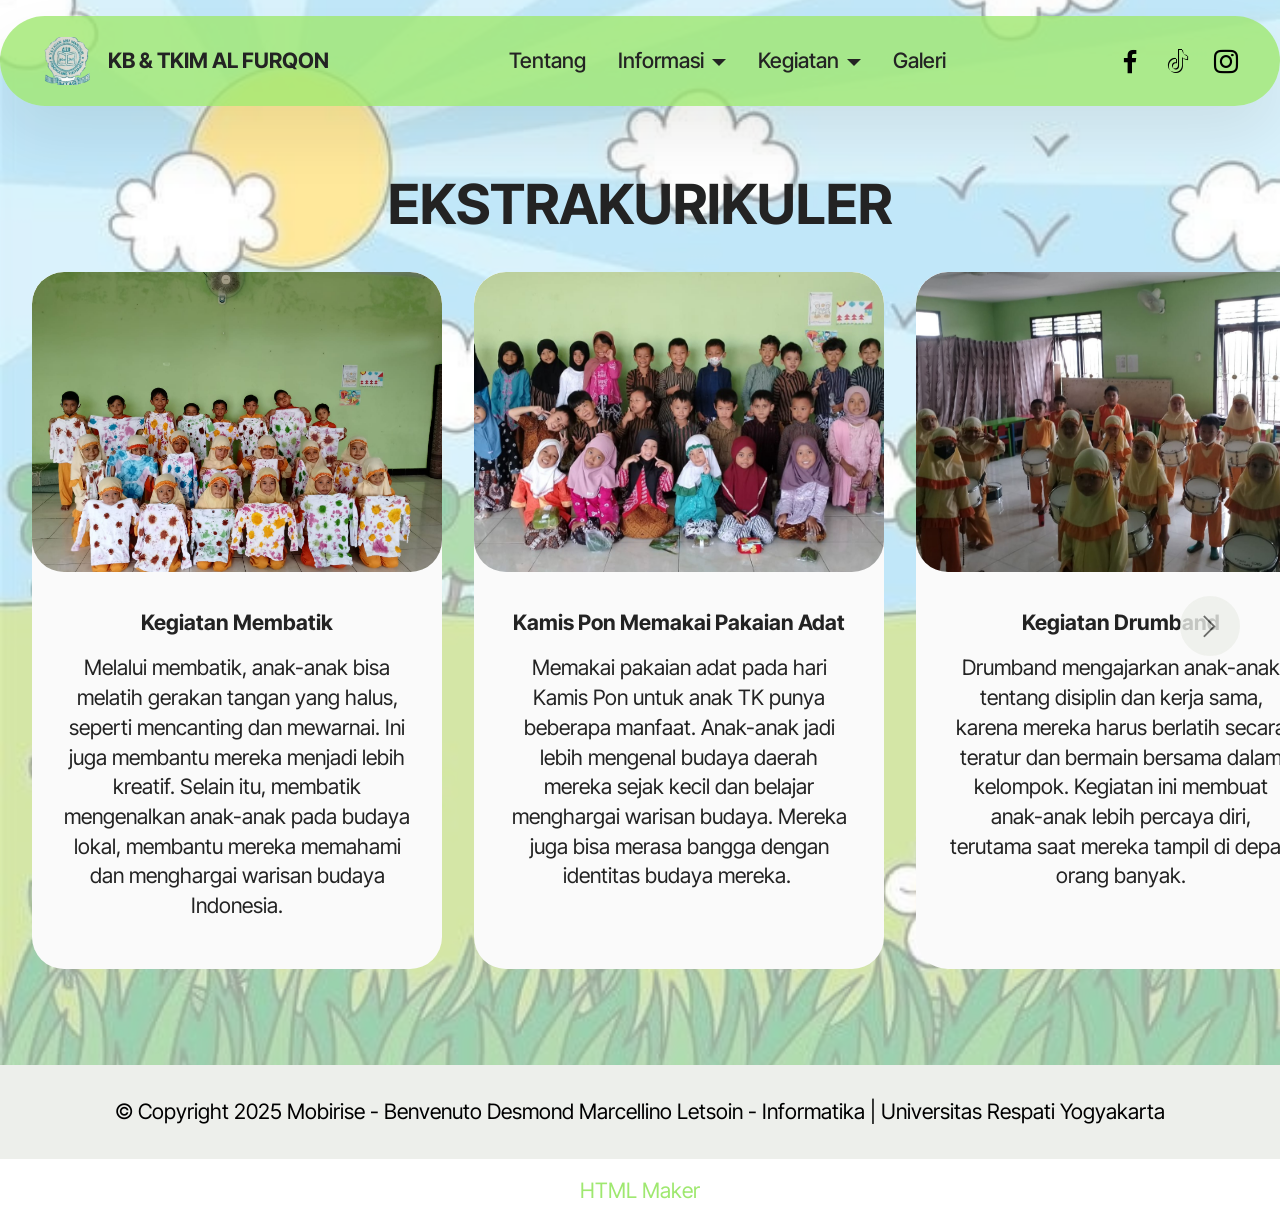
==== ekstrakurikuler.html @ 08052a8c "create github pages" ====
<!DOCTYPE html>
<html  >
<head>
  <!-- Site made with Mobirise Website Builder v5.9.18, https://mobirise.com -->
  <meta charset="UTF-8">
  <meta http-equiv="X-UA-Compatible" content="IE=edge">
  <meta name="generator" content="Mobirise v5.9.18, mobirise.com">
  <meta name="viewport" content="width=device-width, initial-scale=1, minimum-scale=1">
  <link rel="shortcut icon" href="assets/images/logo-removebg-preview.png" type="image/x-icon">
  <meta name="description" content="">
  
  
  <title>Ekstrakurikuler</title>
  <link rel="stylesheet" href="assets/web/assets/mobirise-icons2/mobirise2.css">
  <link rel="stylesheet" href="assets/bootstrap/css/bootstrap.min.css">
  <link rel="stylesheet" href="assets/bootstrap/css/bootstrap-grid.min.css">
  <link rel="stylesheet" href="assets/bootstrap/css/bootstrap-reboot.min.css">
  <link rel="stylesheet" href="assets/dropdown/css/style.css">
  <link rel="stylesheet" href="assets/socicon/css/styles.css">
  <link rel="stylesheet" href="assets/theme/css/style.css">
  <link rel="preload" href="https://fonts.googleapis.com/css?family=Inter+Tight:100,200,300,400,500,600,700,800,900,100i,200i,300i,400i,500i,600i,700i,800i,900i&display=swap" as="style" onload="this.onload=null;this.rel='stylesheet'">
  <noscript><link rel="stylesheet" href="https://fonts.googleapis.com/css?family=Inter+Tight:100,200,300,400,500,600,700,800,900,100i,200i,300i,400i,500i,600i,700i,800i,900i&display=swap"></noscript>
  <link rel="preload" as="style" href="assets/mobirise/css/mbr-additional.css?v=XtGtpn"><link rel="stylesheet" href="assets/mobirise/css/mbr-additional.css?v=XtGtpn" type="text/css">

  
  
  
</head>
<body>
  
  <section data-bs-version="5.1" class="menu menu2 cid-uzb0DuArjo" once="menu" id="menu02-c">
	

	<nav class="navbar navbar-dropdown navbar-fixed-top navbar-expand-lg">
		<div class="container">
			<div class="navbar-brand">
				<span class="navbar-logo">
					<a href="home.html">
						<img src="assets/images/logo-removebg-preview.png" alt="Mobirise Website Builder" style="height: 3rem;">
					</a>
				</span>
				<span class="navbar-caption-wrap"><a class="navbar-caption text-black text-primary display-4" href="home.html">KB &amp; TKIM AL FURQON</a></span>
			</div>
			<button class="navbar-toggler" type="button" data-toggle="collapse" data-bs-toggle="collapse" data-target="#navbarSupportedContent" data-bs-target="#navbarSupportedContent" aria-controls="navbarNavAltMarkup" aria-expanded="false" aria-label="Toggle navigation">
				<div class="hamburger">
					<span></span>
					<span></span>
					<span></span>
					<span></span>
				</div>
			</button>
			<div class="collapse navbar-collapse" id="navbarSupportedContent">
				<ul class="navbar-nav nav-dropdown nav-right" data-app-modern-menu="true"><li class="nav-item">
						<a class="nav-link link text-black text-primary display-4" href="tentang.html">Tentang</a>
					</li>
					<li class="nav-item dropdown">
						<a class="nav-link link text-black dropdown-toggle display-4" href="https://mobiri.se" aria-expanded="false" data-toggle="dropdown-submenu" data-bs-toggle="dropdown" data-bs-auto-close="outside">Informasi</a><div class="dropdown-menu" aria-labelledby="dropdown-114"><a class="text-black dropdown-item text-primary display-4" href="fotopengajar.html">Pengajar</a><a class="text-black show dropdown-item text-primary display-4" href="struktursekolah.html">Struktur Organisasi</a><a class="text-black show dropdown-item text-primary display-4" href="fasilitassekolah.html">Fasilitas</a></div>
					</li>
					<li class="nav-item dropdown open">
						<a class="nav-link link text-black text-primary dropdown-toggle display-4" href="page3.html" data-toggle="dropdown-submenu" data-bs-toggle="dropdown" data-bs-auto-close="outside" aria-expanded="true">Kegiatan</a><div class="dropdown-menu" aria-labelledby="dropdown-122"><a class="text-black text-primary dropdown-item display-4" href="ekstrakurikuler.html">Ekstrakurikuler</a><a class="text-black text-primary dropdown-item display-4" href="kegiatanbelajar.html">Kegiatan Belajar</a></div>
					</li><li class="nav-item"><a class="nav-link link text-black text-primary show display-4" href="galerimurid.html">Galeri</a></li></ul>
				<div class="icons-menu">
					<a class="iconfont-wrapper" href="https://www.facebook.com/share/1DdXfw9vm1/">
						<span class="p-2 mbr-iconfont socicon-facebook socicon"></span>
					</a>
					<a class="iconfont-wrapper" href="https://www.tiktok.com/@kbtkim_alfurqon?_t=ZS-8tMS8SsfFc9&_r=1">
						<span class="p-2 mbr-iconfont socicon-tiktok socicon"></span>
					</a>
					<a class="iconfont-wrapper" href="https://www.instagram.com/kbtkim_alfurqon?igsh=bzRuY3BibXdkdWR4">
						<span class="p-2 mbr-iconfont socicon-instagram socicon"></span>
					</a>
					
				</div>
				
			</div>
		</div>
	</nav>
</section>

<section data-bs-version="5.1" class="slider6 mbr-embla cid-uzbk1sorKH" id="slider6-e">
    
    <div class="mbr-overlay"></div>
    <div class="position-relative">
        <div class="mbr-section-head">
            <h4 class="mbr-section-title mbr-fonts-style align-center mb-0 display-2"><strong><br></strong><strong>EKSTRAKURIKULER</strong></h4>
            
        </div>
        <div class="embla mt-4" data-skip-snaps="true" data-align="center" data-contain-scroll="trimSnaps" data-auto-play-interval="5" data-draggable="true">
            <div class="embla__viewport container-fluid">
                <div class="embla__container">
                    <div class="embla__slide slider-image item" style="margin-left: 1rem; margin-right: 1rem;">
                        <div class="slide-content">
                            <div class="item-wrapper">
                                <div class="item-img">
                                    <img src="assets/images/whatsapp-image-2025-01-07-at-15.37.54-1.jpeg" alt="Mobirise Website Builder" title="" data-slide-to="0" data-bs-slide-to="0">
                                </div>
                            </div>
                            <div class="item-content">
                                
                                <h6 class="item-subtitle mbr-fonts-style mt-1 display-7"><strong>Kegiatan Membatik</strong></h6>
                                <p class="mbr-text mbr-fonts-style mt-3 display-7">Melalui membatik, anak-anak bisa melatih gerakan tangan yang halus, seperti mencanting dan mewarnai. Ini juga membantu mereka menjadi lebih kreatif.&nbsp;Selain itu, membatik mengenalkan anak-anak pada budaya lokal, membantu mereka memahami dan menghargai warisan budaya Indonesia.</p>
                            </div>
                            
                        </div>
                    </div>
                    <div class="embla__slide slider-image item" style="margin-left: 1rem; margin-right: 1rem;">
                        <div class="slide-content">
                            <div class="item-wrapper">
                                <div class="item-img">
                                    <img src="assets/images/whatsapp-image-2025-01-07-at-15.37.53-4.jpeg" alt="Mobirise Website Builder" title="" data-slide-to="1" data-bs-slide-to="1">
                                </div>
                            </div>
                            <div class="item-content">
                                
                                <h6 class="item-subtitle mbr-fonts-style mt-1 display-7"><strong>Kamis Pon Memakai Pakaian Adat</strong></h6>
                                <p class="mbr-text mbr-fonts-style mt-3 display-7">Memakai pakaian adat pada hari Kamis Pon untuk anak TK punya beberapa manfaat. Anak-anak jadi lebih mengenal budaya daerah mereka sejak kecil dan belajar menghargai warisan budaya. Mereka juga bisa merasa bangga dengan identitas budaya mereka.&nbsp;<br>
                                </p>
                            </div>
                            
                        </div>
                    </div>
                    
                    <div class="embla__slide slider-image item" style="margin-left: 1rem; margin-right: 1rem;">
                        <div class="slide-content">
                            <div class="item-wrapper">
                                <div class="item-img">
                                    <img src="assets/images/whatsapp-image-2025-01-07-at-15.37.54-2.jpeg" alt="Mobirise Website Builder" title="" data-slide-to="2" data-bs-slide-to="2">
                                </div>
                            </div>
                            <div class="item-content">
                                
                                <h6 class="item-subtitle mbr-fonts-style mt-1 display-7"><strong>Kegiatan Drumband</strong></h6>
                                <p class="mbr-text mbr-fonts-style mt-3 display-7">Drumband mengajarkan anak-anak tentang disiplin dan kerja sama, karena mereka harus berlatih secara teratur dan bermain bersama dalam kelompok.&nbsp;Kegiatan ini membuat anak-anak lebih percaya diri, terutama saat mereka tampil di depan orang banyak. </p>
                            </div>
                            
                        </div>
                    </div><div class="embla__slide slider-image item" style="margin-left: 1rem; margin-right: 1rem;">
                        <div class="slide-content">
                            <div class="item-wrapper">
                                <div class="item-img">
                                    <img src="assets/images/img-7599.jpg" alt="Mobirise Website Builder" title="" data-slide-to="3" data-bs-slide-to="3">
                                </div>
                            </div>
                            <div class="item-content">
                                
                                <h6 class="item-subtitle mbr-fonts-style mt-1 display-7"><strong>Kegiatan Menggambar</strong></h6>
                                <p class="mbr-text mbr-fonts-style mt-3 display-7">Menggambar juga dapat meningkatkan kemampuan konsentrasi dan kesabaran, karena anak-anak perlu fokus untuk menyelesaikan gambar mereka. Kegiatan ini membantu mereka mengenali warna, bentuk, dan pola.</p>
                            </div>
                            
                        </div>
                    </div>
                </div>
            </div>
            <button class="embla__button embla__button--prev">
                <span class="mobi-mbri mobi-mbri-arrow-prev mbr-iconfont" aria-hidden="true"></span>
                <span class="sr-only visually-hidden visually-hidden">Previous</span>
            </button>
            <button class="embla__button embla__button--next">
                <span class="mobi-mbri mobi-mbri-arrow-next mbr-iconfont" aria-hidden="true"></span>
                <span class="sr-only visually-hidden visually-hidden">Next</span>
            </button>
        </div>
    </div>
</section>

<section data-bs-version="5.1" class="footer4 cid-uzb1pbxP2d" once="footers" id="footer04-d">

    

    

    <div class="container">
        <div class="media-container-row align-center mbr-white">
            <div class="col-12">
                <p class="mbr-text mb-0 mbr-fonts-style display-7">
                    © Copyright 2025 Mobirise - Benvenuto Desmond Marcellino Letsoin - Informatika | Universitas Respati Yogyakarta</p>
            </div>
        </div>
    </div>
</section><section class="display-7" style="padding: 0;align-items: center;justify-content: center;flex-wrap: wrap;    align-content: center;display: flex;position: relative;height: 4rem;"><a href="https://mobiri.se/3470153" style="flex: 1 1;height: 4rem;position: absolute;width: 100%;z-index: 1;"><img alt="" style="height: 4rem;" src="[data-uri]"></a><p style="margin: 0;text-align: center;" class="display-7">&#8204;</p><a style="z-index:1" href="https://mobirise.com/html-builder.html">HTML Maker</a></section><script src="assets/bootstrap/js/bootstrap.bundle.min.js"></script>  <script src="assets/smoothscroll/smooth-scroll.js"></script>  <script src="assets/ytplayer/index.js"></script>  <script src="assets/dropdown/js/navbar-dropdown.js"></script>  <script src="assets/embla/embla.min.js"></script>  <script src="assets/embla/script.js"></script>  <script src="assets/theme/js/script.js"></script>  
  
  
</body>
</html>
---- assets/web/assets/mobirise-icons2/mobirise2.css ----
@font-face {
  font-family: 'Moririse2';
  font-display: swap;
  src:  url('mobirise2.eot?f2bix4');
  src:  url('mobirise2.eot?f2bix4#iefix') format('embedded-opentype'),
    url('mobirise2.ttf?f2bix4') format('truetype'),
    url('mobirise2.woff?f2bix4') format('woff'),
    url('mobirise2.svg?f2bix4#mobirise2') format('svg');
  font-weight: normal;
  font-style: normal;
}

[class^="mobi-"], [class*=" mobi-"] {
  /* use !important to prevent issues with browser extensions that change fonts */
  font-family: 'Moririse2' !important;
  speak: none;
  font-style: normal;
  font-weight: normal;
  font-variant: normal;
  text-transform: none;
  line-height: 1;

  /* Better Font Rendering =========== */
  -webkit-font-smoothing: antialiased;
  -moz-osx-font-smoothing: grayscale;
}

.mobi-mbri-add-submenu:before {
  content: "\e900";
}
.mobi-mbri-alert:before {
  content: "\e901";
}
.mobi-mbri-align-center:before {
  content: "\e902";
}
.mobi-mbri-align-justify:before {
  content: "\e903";
}
.mobi-mbri-align-left:before {
  content: "\e904";
}
.mobi-mbri-align-right:before {
  content: "\e905";
}
.mobi-mbri-android:before {
  content: "\e906";
}
.mobi-mbri-apple:before {
  content: "\e907";
}
.mobi-mbri-arrow-down:before {
  content: "\e908";
}
.mobi-mbri-arrow-next:before {
  content: "\e909";
}
.mobi-mbri-arrow-prev:before {
  content: "\e90a";
}
.mobi-mbri-arrow-up:before {
  content: "\e90b";
}
.mobi-mbri-bold:before {
  content: "\e90c";
}
.mobi-mbri-bookmark:before {
  content: "\e90d";
}
.mobi-mbri-bootstrap:before {
  content: "\e90e";
}
.mobi-mbri-briefcase:before {
  content: "\e90f";
}
.mobi-mbri-browse:before {
  content: "\e910";
}
.mobi-mbri-bulleted-list:before {
  content: "\e911";
}
.mobi-mbri-calendar:before {
  content: "\e912";
}
.mobi-mbri-camera:before {
  content: "\e913";
}
.mobi-mbri-cart-add:before {
  content: "\e914";
}
.mobi-mbri-cart-full:before {
  content: "\e915";
}
.mobi-mbri-cash:before {
  content: "\e916";
}
.mobi-mbri-change-style:before {
  content: "\e917";
}
.mobi-mbri-chat:before {
  content: "\e918";
}
.mobi-mbri-clock:before {
  content: "\e919";
}
.mobi-mbri-close:before {
  content: "\e91a";
}
.mobi-mbri-cloud:before {
  content: "\e91b";
}
.mobi-mbri-code:before {
  content: "\e91c";
}
.mobi-mbri-contact-form:before {
  content: "\e91d";
}
.mobi-mbri-credit-card:before {
  content: "\e91e";
}
.mobi-mbri-cursor-click:before {
  content: "\e91f";
}
.mobi-mbri-cust-feedback:before {
  content: "\e920";
}
.mobi-mbri-database:before {
  content: "\e921";
}
.mobi-mbri-delivery:before {
  content: "\e922";
}
.mobi-mbri-desktop:before {
  content: "\e923";
}
.mobi-mbri-devices:before {
  content: "\e924";
}
.mobi-mbri-down:before {
  content: "\e925";
}
.mobi-mbri-download-2:before {
  content: "\e926";
}
.mobi-mbri-download:before {
  content: "\e927";
}
.mobi-mbri-drag-n-drop-2:before {
  content: "\e928";
}
.mobi-mbri-drag-n-drop:before {
  content: "\e929";
}
.mobi-mbri-edit-2:before {
  content: "\e92a";
}
.mobi-mbri-edit:before {
  content: "\e92b";
}
.mobi-mbri-error:before {
  content: "\e92c";
}
.mobi-mbri-extension:before {
  content: "\e92d";
}
.mobi-mbri-features:before {
  content: "\e92e";
}
.mobi-mbri-file:before {
  content: "\e92f";
}
.mobi-mbri-flag:before {
  content: "\e930";
}
.mobi-mbri-folder:before {
  content: "\e931";
}
.mobi-mbri-gift:before {
  content: "\e932";
}
.mobi-mbri-github:before {
  content: "\e933";
}
.mobi-mbri-globe-2:before {
  content: "\e934";
}
.mobi-mbri-globe:before {
  content: "\e935";
}
.mobi-mbri-growing-chart:before {
  content: "\e936";
}
.mobi-mbri-hearth:before {
  content: "\e937";
}
.mobi-mbri-help:before {
  content: "\e938";
}
.mobi-mbri-home:before {
  content: "\e939";
}
.mobi-mbri-hot-cup:before {
  content: "\e93a";
}
.mobi-mbri-idea:before {
  content: "\e93b";
}
.mobi-mbri-image-gallery:before {
  content: "\e93c";
}
.mobi-mbri-image-slider:before {
  content: "\e93d";
}
.mobi-mbri-info:before {
  content: "\e93e";
}
.mobi-mbri-italic:before {
  content: "\e93f";
}
.mobi-mbri-key:before {
  content: "\e940";
}
.mobi-mbri-laptop:before {
  content: "\e941";
}
.mobi-mbri-layers:before {
  content: "\e942";
}
.mobi-mbri-left-right:before {
  content: "\e943";
}
.mobi-mbri-left:before {
  content: "\e944";
}
.mobi-mbri-letter:before {
  content: "\e945";
}
.mobi-mbri-like:before {
  content: "\e946";
}
.mobi-mbri-link:before {
  content: "\e947";
}
.mobi-mbri-lock:before {
  content: "\e948";
}
.mobi-mbri-login:before {
  content: "\e949";
}
.mobi-mbri-logout:before {
  content: "\e94a";
}
.mobi-mbri-magic-stick:before {
  content: "\e94b";
}
.mobi-mbri-map-pin:before {
  content: "\e94c";
}
.mobi-mbri-menu:before {
  content: "\e94d";
}
.mobi-mbri-mobile-2:before {
  content: "\e94e";
}
.mobi-mbri-mobile-horizontal:before {
  content: "\e94f";
}
.mobi-mbri-mobile:before {
  content: "\e950";
}
.mobi-mbri-mobirise:before {
  content: "\e951";
}
.mobi-mbri-more-horizontal:before {
  content: "\e952";
}
.mobi-mbri-more-vertical:before {
  content: "\e953";
}
.mobi-mbri-music:before {
  content: "\e954";
}
.mobi-mbri-new-file:before {
  content: "\e955";
}
.mobi-mbri-numbered-list:before {
  content: "\e956";
}
.mobi-mbri-opened-folder:before {
  content: "\e957";
}
.mobi-mbri-pages:before {
  content: "\e958";
}
.mobi-mbri-paper-plane:before {
  content: "\e959";
}
.mobi-mbri-paperclip:before {
  content: "\e95a";
}
.mobi-mbri-phone:before {
  content: "\e95b";
}
.mobi-mbri-photo:before {
  content: "\e95c";
}
.mobi-mbri-photos:before {
  content: "\e95d";
}
.mobi-mbri-pin:before {
  content: "\e95e";
}
.mobi-mbri-play:before {
  content: "\e95f";
}
.mobi-mbri-plus:before {
  content: "\e960";
}
.mobi-mbri-preview:before {
  content: "\e961";
}
.mobi-mbri-print:before {
  content: "\e962";
}
.mobi-mbri-protect:before {
  content: "\e963";
}
.mobi-mbri-question:before {
  content: "\e964";
}
.mobi-mbri-quote-left:before {
  content: "\e965";
}
.mobi-mbri-quote-right:before {
  content: "\e966";
}
.mobi-mbri-redo:before {
  content: "\e967";
}
.mobi-mbri-refresh:before {
  content: "\e968";
}
.mobi-mbri-responsive-2:before {
  content: "\e969";
}
.mobi-mbri-responsive:before {
  content: "\e96a";
}
.mobi-mbri-right:before {
  content: "\e96b";
}
.mobi-mbri-rocket:before {
  content: "\e96c";
}
.mobi-mbri-sad-face:before {
  content: "\e96d";
}
.mobi-mbri-sale:before {
  content: "\e96e";
}
.mobi-mbri-save:before {
  content: "\e96f";
}
.mobi-mbri-search:before {
  content: "\e970";
}
.mobi-mbri-setting-2:before {
  content: "\e971";
}
.mobi-mbri-setting-3:before {
  content: "\e972";
}
.mobi-mbri-setting:before {
  content: "\e973";
}
.mobi-mbri-share:before {
  content: "\e974";
}
.mobi-mbri-shopping-bag:before {
  content: "\e975";
}
.mobi-mbri-shopping-basket:before {
  content: "\e976";
}
.mobi-mbri-shopping-cart:before {
  content: "\e977";
}
.mobi-mbri-sites:before {
  content: "\e978";
}
.mobi-mbri-smile-face:before {
  content: "\e979";
}
.mobi-mbri-speed:before {
  content: "\e97a";
}
.mobi-mbri-star:before {
  content: "\e97b";
}
.mobi-mbri-success:before {
  content: "\e97c";
}
.mobi-mbri-sun:before {
  content: "\e97d";
}
.mobi-mbri-sun2:before {
  content: "\e97e";
}
.mobi-mbri-tablet-vertical:before {
  content: "\e97f";
}
.mobi-mbri-tablet:before {
  content: "\e980";
}
.mobi-mbri-target:before {
  content: "\e981";
}
.mobi-mbri-timer:before {
  content: "\e982";
}
.mobi-mbri-to-ftp:before {
  content: "\e983";
}
.mobi-mbri-to-local-drive:before {
  content: "\e984";
}
.mobi-mbri-touch-swipe:before {
  content: "\e985";
}
.mobi-mbri-touch:before {
  content: "\e986";
}
.mobi-mbri-trash:before {
  content: "\e987";
}
.mobi-mbri-underline:before {
  content: "\e988";
}
.mobi-mbri-undo:before {
  content: "\e989";
}
.mobi-mbri-unlink:before {
  content: "\e98a";
}
.mobi-mbri-unlock:before {
  content: "\e98b";
}
.mobi-mbri-up-down:before {
  content: "\e98c";
}
.mobi-mbri-up:before {
  content: "\e98d";
}
.mobi-mbri-update:before {
  content: "\e98e";
}
.mobi-mbri-upload-2:before {
  content: "\e98f";
}
.mobi-mbri-upload:before {
  content: "\e990";
}
.mobi-mbri-user-2:before {
  content: "\e991";
}
.mobi-mbri-user:before {
  content: "\e992";
}
.mobi-mbri-users:before {
  content: "\e993";
}
.mobi-mbri-video-play:before {
  content: "\e994";
}
.mobi-mbri-video:before {
  content: "\e995";
}
.mobi-mbri-watch:before {
  content: "\e996";
}
.mobi-mbri-website-theme-2:before {
  content: "\e997";
}
.mobi-mbri-website-theme:before {
  content: "\e998";
}
.mobi-mbri-wifi:before {
  content: "\e999";
}
.mobi-mbri-windows:before {
  content: "\e99a";
}
.mobi-mbri-zoom-in:before {
  content: "\e99b";
}
.mobi-mbri-zoom-out:before {
  content: "\e99c";
}
---- assets/dropdown/css/style.css ----
.navbar-dropdown {
  left: 0;
  padding: 0;
  position: absolute;
  right: 0;
  top: 0;
  transition: all 0.45s ease;
  z-index: 1030;
  background: #282828; }
  .navbar-dropdown .navbar-logo {
    margin-right: 0.8rem;
    transition: margin 0.3s ease-in-out;
    vertical-align: middle; }
    .navbar-dropdown .navbar-logo img {
      height: 3.125rem;
      transition: all 0.3s ease-in-out; }
    .navbar-dropdown .navbar-logo.mbr-iconfont {
      font-size: 3.125rem;
      line-height: 3.125rem; }
  .navbar-dropdown .navbar-caption {
    font-weight: 700;
    white-space: normal;
    vertical-align: -4px;
    line-height: 3.125rem !important; }
    .navbar-dropdown .navbar-caption, .navbar-dropdown .navbar-caption:hover {
      color: inherit;
      text-decoration: none; }
  .navbar-dropdown .mbr-iconfont + .navbar-caption {
    vertical-align: -1px; }
  .navbar-dropdown.navbar-fixed-top {
    position: fixed; }
  .navbar-dropdown .navbar-brand span {
    vertical-align: -4px; }
  .navbar-dropdown.bg-color.transparent {
    background: none; }
  .navbar-dropdown.navbar-short .navbar-brand {
    padding: 0.625rem 0; }
    .navbar-dropdown.navbar-short .navbar-brand span {
      vertical-align: -1px; }
  .navbar-dropdown.navbar-short .navbar-caption {
    line-height: 2.375rem !important;
    vertical-align: -2px; }
  .navbar-dropdown.navbar-short .navbar-logo {
    margin-right: 0.5rem; }
    .navbar-dropdown.navbar-short .navbar-logo img {
      height: 2.375rem; }
    .navbar-dropdown.navbar-short .navbar-logo.mbr-iconfont {
      font-size: 2.375rem;
      line-height: 2.375rem; }
  .navbar-dropdown.navbar-short .mbr-table-cell {
    height: 3.625rem; }
  .navbar-dropdown .navbar-close {
    left: 0.6875rem;
    position: fixed;
    top: 0.75rem;
    z-index: 1000; }
  .navbar-dropdown .hamburger-icon {
    content: "";
    display: inline-block;
    vertical-align: middle;
    width: 16px;
    -webkit-box-shadow: 0 -6px 0 1px #282828,0 0 0 1px #282828,0 6px 0 1px #282828;
    -moz-box-shadow: 0 -6px 0 1px #282828,0 0 0 1px #282828,0 6px 0 1px #282828;
    box-shadow: 0 -6px 0 1px #282828,0 0 0 1px #282828,0 6px 0 1px #282828; }

.dropdown-menu .dropdown-toggle[data-toggle="dropdown-submenu"]::after {
  border-bottom: 0.35em solid transparent;
  border-left: 0.35em solid;
  border-right: 0;
  border-top: 0.35em solid transparent;
  margin-left: 0.3rem; }

.dropdown-menu .dropdown-item:focus {
  outline: 0; }

.nav-dropdown {
  font-size: 0.75rem;
  font-weight: 500;
  height: auto !important; }
  .nav-dropdown .nav-btn {
    padding-left: 1rem; }
  .nav-dropdown .link {
    margin: .667em 1.667em;
    font-weight: 500;
    padding: 0;
    transition: color .2s ease-in-out; }
    .nav-dropdown .link.dropdown-toggle {
      margin-right: 2.583em; }
      .nav-dropdown .link.dropdown-toggle::after {
        margin-left: .25rem;
        border-top: 0.35em solid;
        border-right: 0.35em solid transparent;
        border-left: 0.35em solid transparent;
        border-bottom: 0; }
      .nav-dropdown .link.dropdown-toggle[aria-expanded="true"] {
        margin: 0;
        padding: 0.667em 3.263em  0.667em 1.667em; }
  .nav-dropdown .link::after,
  .nav-dropdown .dropdown-item::after {
    color: inherit; }
  .nav-dropdown .btn {
    font-size: 0.75rem;
    font-weight: 700;
    letter-spacing: 0;
    margin-bottom: 0;
    padding-left: 1.25rem;
    padding-right: 1.25rem; }
  .nav-dropdown .dropdown-menu {
    border-radius: 0;
    border: 0;
    left: 0;
    margin: 0;
    padding-bottom: 1.25rem;
    padding-top: 1.25rem;
    position: relative; }
  .nav-dropdown .dropdown-submenu {
    margin-left: 0.125rem;
    top: 0; }
  .nav-dropdown .dropdown-item {
    font-weight: 500;
    line-height: 2;
    padding: 0.3846em 4.615em 0.3846em 1.5385em;
    position: relative;
    transition: color .2s ease-in-out, background-color .2s ease-in-out; }
    .nav-dropdown .dropdown-item::after {
      margin-top: -0.3077em;
      position: absolute;
      right: 1.1538em;
      top: 50%; }
    .nav-dropdown .dropdown-item:focus, .nav-dropdown .dropdown-item:hover {
      background: none; }

@media (max-width: 767px) {
  .nav-dropdown.navbar-toggleable-sm {
    bottom: 0;
    display: none;
    left: 0;
    overflow-x: hidden;
    position: fixed;
    top: 0;
    transform: translateX(-100%);
    -ms-transform: translateX(-100%);
    -webkit-transform: translateX(-100%);
    width: 18.75rem;
    z-index: 999; } }
.nav-dropdown.navbar-toggleable-xl {
  bottom: 0;
  display: none;
  left: 0;
  overflow-x: hidden;
  position: fixed;
  top: 0;
  transform: translateX(-100%);
  -ms-transform: translateX(-100%);
  -webkit-transform: translateX(-100%);
  width: 18.75rem;
  z-index: 999; }

.nav-dropdown-sm {
  display: block !important;
  overflow-x: hidden;
  overflow: auto;
  padding-top: 3.875rem; }
  .nav-dropdown-sm::after {
    content: "";
    display: block;
    height: 3rem;
    width: 100%; }
  .nav-dropdown-sm.collapse.in ~ .navbar-close {
    display: block !important; }
  .nav-dropdown-sm.collapsing, .nav-dropdown-sm.collapse.in {
    transform: translateX(0);
    -ms-transform: translateX(0);
    -webkit-transform: translateX(0);
    transition: all 0.25s ease-out;
    -webkit-transition: all 0.25s ease-out;
    background: #282828; }
  .nav-dropdown-sm.collapsing[aria-expanded="false"] {
    transform: translateX(-100%);
    -ms-transform: translateX(-100%);
    -webkit-transform: translateX(-100%); }
  .nav-dropdown-sm .nav-item {
    display: block;
    margin-left: 0 !important;
    padding-left: 0; }
  .nav-dropdown-sm .link,
  .nav-dropdown-sm .dropdown-item {
    border-top: 1px dotted rgba(255, 255, 255, 0.1);
    font-size: 0.8125rem;
    line-height: 1.6;
    margin: 0 !important;
    padding: 0.875rem 2.4rem 0.875rem 1.5625rem !important;
    position: relative;
    white-space: normal; }
    .nav-dropdown-sm .link:focus, .nav-dropdown-sm .link:hover,
    .nav-dropdown-sm .dropdown-item:focus,
    .nav-dropdown-sm .dropdown-item:hover {
      background: rgba(0, 0, 0, 0.2) !important;
      color: #c0a375; }
  .nav-dropdown-sm .nav-btn {
    position: relative;
    padding: 1.5625rem 1.5625rem 0 1.5625rem; }
    .nav-dropdown-sm .nav-btn::before {
      border-top: 1px dotted rgba(255, 255, 255, 0.1);
      content: "";
      left: 0;
      position: absolute;
      top: 0;
      width: 100%; }
    .nav-dropdown-sm .nav-btn + .nav-btn {
      padding-top: 0.625rem; }
      .nav-dropdown-sm .nav-btn + .nav-btn::before {
        display: none; }
  .nav-dropdown-sm .btn {
    padding: 0.625rem 0; }
  .nav-dropdown-sm .dropdown-toggle[data-toggle="dropdown-submenu"]::after {
    margin-left: .25rem;
    border-top: 0.35em solid;
    border-right: 0.35em solid transparent;
    border-left: 0.35em solid transparent;
    border-bottom: 0; }
  .nav-dropdown-sm .dropdown-toggle[data-toggle="dropdown-submenu"][aria-expanded="true"]::after {
    border-top: 0;
    border-right: 0.35em solid transparent;
    border-left: 0.35em solid transparent;
    border-bottom: 0.35em solid; }
  .nav-dropdown-sm .dropdown-menu {
    margin: 0;
    padding: 0;
    position: relative;
    top: 0;
    left: 0;
    width: 100%;
    border: 0;
    float: none;
    border-radius: 0;
    background: none; }
  .nav-dropdown-sm .dropdown-submenu {
    left: 100%;
    margin-left: 0.125rem;
    margin-top: -1.25rem;
    top: 0; }

.navbar-toggleable-sm .nav-dropdown .dropdown-menu {
  position: absolute; }

.navbar-toggleable-sm .nav-dropdown .dropdown-submenu {
  left: 100%;
  margin-left: 0.125rem;
  margin-top: -1.25rem;
  top: 0; }

.navbar-toggleable-sm.opened .nav-dropdown .dropdown-menu {
  position: relative; }

.navbar-toggleable-sm.opened .nav-dropdown .dropdown-submenu {
  left: 0;
  margin-left: 00rem;
  margin-top: 0rem;
  top: 0; }

.is-builder .nav-dropdown.collapsing {
  transition: none !important; }
---- assets/socicon/css/styles.css ----
@charset "UTF-8";

@font-face {
  font-family: 'Socicon';
  src:  url('../fonts/socicon.eot');
  src:  url('../fonts/socicon.eot?#iefix') format('embedded-opentype'),
    url('../fonts/socicon.woff2') format('woff2'),
    url('../fonts/socicon.ttf') format('truetype'),
    url('../fonts/socicon.woff') format('woff'),
    url('../fonts/socicon.svg#socicon') format('svg');
  font-weight: normal;
  font-style: normal;
  font-display: swap;
}

[data-icon]:before {
  font-family: "socicon" !important;
  content: attr(data-icon);
  font-style: normal !important;
  font-weight: normal !important;
  font-variant: normal !important;
  text-transform: none !important;
  speak: none;
  line-height: 1;
  -webkit-font-smoothing: antialiased;
  -moz-osx-font-smoothing: grayscale;
}

[class^="socicon-"], [class*=" socicon-"] {
  /* use !important to prevent issues with browser extensions that change fonts */
  font-family: 'Socicon' !important;
  speak: none;
  font-style: normal;
  font-weight: normal;
  font-variant: normal;
  text-transform: none;
  line-height: 1;

  /* Better Font Rendering =========== */
  -webkit-font-smoothing: antialiased;
  -moz-osx-font-smoothing: grayscale;
}

.socicon-500px:before {
  content: "\e000";
}
.socicon-8tracks:before {
  content: "\e001";
}
.socicon-airbnb:before {
  content: "\e002";
}
.socicon-alliance:before {
  content: "\e003";
}
.socicon-amazon:before {
  content: "\e004";
}
.socicon-amplement:before {
  content: "\e005";
}
.socicon-android:before {
  content: "\e006";
}
.socicon-angellist:before {
  content: "\e007";
}
.socicon-apple:before {
  content: "\e008";
}
.socicon-appnet:before {
  content: "\e009";
}
.socicon-baidu:before {
  content: "\e00a";
}
.socicon-bandcamp:before {
  content: "\e00b";
}
.socicon-battlenet:before {
  content: "\e00c";
}
.socicon-mixer:before {
  content: "\e00d";
}
.socicon-bebee:before {
  content: "\e00e";
}
.socicon-bebo:before {
  content: "\e00f";
}
.socicon-behance:before {
  content: "\e010";
}
.socicon-blizzard:before {
  content: "\e011";
}
.socicon-blogger:before {
  content: "\e012";
}
.socicon-buffer:before {
  content: "\e013";
}
.socicon-chrome:before {
  content: "\e014";
}
.socicon-coderwall:before {
  content: "\e015";
}
.socicon-curse:before {
  content: "\e016";
}
.socicon-dailymotion:before {
  content: "\e017";
}
.socicon-deezer:before {
  content: "\e018";
}
.socicon-delicious:before {
  content: "\e019";
}
.socicon-deviantart:before {
  content: "\e01a";
}
.socicon-diablo:before {
  content: "\e01b";
}
.socicon-digg:before {
  content: "\e01c";
}
.socicon-discord:before {
  content: "\e01d";
}
.socicon-disqus:before {
  content: "\e01e";
}
.socicon-douban:before {
  content: "\e01f";
}
.socicon-draugiem:before {
  content: "\e020";
}
.socicon-dribbble:before {
  content: "\e021";
}
.socicon-drupal:before {
  content: "\e022";
}
.socicon-ebay:before {
  content: "\e023";
}
.socicon-ello:before {
  content: "\e024";
}
.socicon-endomodo:before {
  content: "\e025";
}
.socicon-envato:before {
  content: "\e026";
}
.socicon-etsy:before {
  content: "\e027";
}
.socicon-facebook:before {
  content: "\e028";
}
.socicon-feedburner:before {
  content: "\e029";
}
.socicon-filmweb:before {
  content: "\e02a";
}
.socicon-firefox:before {
  content: "\e02b";
}
.socicon-flattr:before {
  content: "\e02c";
}
.socicon-flickr:before {
  content: "\e02d";
}
.socicon-formulr:before {
  content: "\e02e";
}
.socicon-forrst:before {
  content: "\e02f";
}
.socicon-foursquare:before {
  content: "\e030";
}
.socicon-friendfeed:before {
  content: "\e031";
}
.socicon-github:before {
  content: "\e032";
}
.socicon-goodreads:before {
  content: "\e033";
}
.socicon-google:before {
  content: "\e034";
}
.socicon-googlescholar:before {
  content: "\e035";
}
.socicon-googlegroups:before {
  content: "\e036";
}
.socicon-googlephotos:before {
  content: "\e037";
}
.socicon-googleplus:before {
  content: "\e038";
}
.socicon-grooveshark:before {
  content: "\e039";
}
.socicon-hackerrank:before {
  content: "\e03a";
}
.socicon-hearthstone:before {
  content: "\e03b";
}
.socicon-hellocoton:before {
  content: "\e03c";
}
.socicon-heroes:before {
  content: "\e03d";
}
.socicon-smashcast:before {
  content: "\e03e";
}
.socicon-horde:before {
  content: "\e03f";
}
.socicon-houzz:before {
  content: "\e040";
}
.socicon-icq:before {
  content: "\e041";
}
.socicon-identica:before {
  content: "\e042";
}
.socicon-imdb:before {
  content: "\e043";
}
.socicon-instagram:before {
  content: "\e044";
}
.socicon-issuu:before {
  content: "\e045";
}
.socicon-istock:before {
  content: "\e046";
}
.socicon-itunes:before {
  content: "\e047";
}
.socicon-keybase:before {
  content: "\e048";
}
.socicon-lanyrd:before {
  content: "\e049";
}
.socicon-lastfm:before {
  content: "\e04a";
}
.socicon-line:before {
  content: "\e04b";
}
.socicon-linkedin:before {
  content: "\e04c";
}
.socicon-livejournal:before {
  content: "\e04d";
}
.socicon-lyft:before {
  content: "\e04e";
}
.socicon-macos:before {
  content: "\e04f";
}
.socicon-mail:before {
  content: "\e050";
}
.socicon-medium:before {
  content: "\e051";
}
.socicon-meetup:before {
  content: "\e052";
}
.socicon-mixcloud:before {
  content: "\e053";
}
.socicon-modelmayhem:before {
  content: "\e054";
}
.socicon-mumble:before {
  content: "\e055";
}
.socicon-myspace:before {
  content: "\e056";
}
.socicon-newsvine:before {
  content: "\e057";
}
.socicon-nintendo:before {
  content: "\e058";
}
.socicon-npm:before {
  content: "\e059";
}
.socicon-odnoklassniki:before {
  content: "\e05a";
}
.socicon-openid:before {
  content: "\e05b";
}
.socicon-opera:before {
  content: "\e05c";
}
.socicon-outlook:before {
  content: "\e05d";
}
.socicon-overwatch:before {
  content: "\e05e";
}
.socicon-patreon:before {
  content: "\e05f";
}
.socicon-paypal:before {
  content: "\e060";
}
.socicon-periscope:before {
  content: "\e061";
}
.socicon-persona:before {
  content: "\e062";
}
.socicon-pinterest:before {
  content: "\e063";
}
.socicon-play:before {
  content: "\e064";
}
.socicon-player:before {
  content: "\e065";
}
.socicon-playstation:before {
  content: "\e066";
}
.socicon-pocket:before {
  content: "\e067";
}
.socicon-qq:before {
  content: "\e068";
}
.socicon-quora:before {
  content: "\e069";
}
.socicon-raidcall:before {
  content: "\e06a";
}
.socicon-ravelry:before {
  content: "\e06b";
}
.socicon-reddit:before {
  content: "\e06c";
}
.socicon-renren:before {
  content: "\e06d";
}
.socicon-researchgate:before {
  content: "\e06e";
}
.socicon-residentadvisor:before {
  content: "\e06f";
}
.socicon-reverbnation:before {
  content: "\e070";
}
.socicon-rss:before {
  content: "\e071";
}
.socicon-sharethis:before {
  content: "\e072";
}
.socicon-skype:before {
  content: "\e073";
}
.socicon-slideshare:before {
  content: "\e074";
}
.socicon-smugmug:before {
  content: "\e075";
}
.socicon-snapchat:before {
  content: "\e076";
}
.socicon-songkick:before {
  content: "\e077";
}
.socicon-soundcloud:before {
  content: "\e078";
}
.socicon-spotify:before {
  content: "\e079";
}
.socicon-stackexchange:before {
  content: "\e07a";
}
.socicon-stackoverflow:before {
  content: "\e07b";
}
.socicon-starcraft:before {
  content: "\e07c";
}
.socicon-stayfriends:before {
  content: "\e07d";
}
.socicon-steam:before {
  content: "\e07e";
}
.socicon-storehouse:before {
  content: "\e07f";
}
.socicon-strava:before {
  content: "\e080";
}
.socicon-streamjar:before {
  content: "\e081";
}
.socicon-stumbleupon:before {
  content: "\e082";
}
.socicon-swarm:before {
  content: "\e083";
}
.socicon-teamspeak:before {
  content: "\e084";
}
.socicon-teamviewer:before {
  content: "\e085";
}
.socicon-technorati:before {
  content: "\e086";
}
.socicon-telegram:before {
  content: "\e087";
}
.socicon-tripadvisor:before {
  content: "\e088";
}
.socicon-tripit:before {
  content: "\e089";
}
.socicon-triplej:before {
  content: "\e08a";
}
.socicon-tumblr:before {
  content: "\e08b";
}
.socicon-twitch:before {
  content: "\e08c";
}
.socicon-twitter:before {
  content: "\e08d";
}
.socicon-uber:before {
  content: "\e08e";
}
.socicon-ventrilo:before {
  content: "\e08f";
}
.socicon-viadeo:before {
  content: "\e090";
}
.socicon-viber:before {
  content: "\e091";
}
.socicon-viewbug:before {
  content: "\e092";
}
.socicon-vimeo:before {
  content: "\e093";
}
.socicon-vine:before {
  content: "\e094";
}
.socicon-vkontakte:before {
  content: "\e095";
}
.socicon-warcraft:before {
  content: "\e096";
}
.socicon-wechat:before {
  content: "\e097";
}
.socicon-weibo:before {
  content: "\e098";
}
.socicon-whatsapp:before {
  content: "\e099";
}
.socicon-wikipedia:before {
  content: "\e09a";
}
.socicon-windows:before {
  content: "\e09b";
}
.socicon-wordpress:before {
  content: "\e09c";
}
.socicon-wykop:before {
  content: "\e09d";
}
.socicon-xbox:before {
  content: "\e09e";
}
.socicon-xing:before {
  content: "\e09f";
}
.socicon-yahoo:before {
  content: "\e0a0";
}
.socicon-yammer:before {
  content: "\e0a1";
}
.socicon-yandex:before {
  content: "\e0a2";
}
.socicon-yelp:before {
  content: "\e0a3";
}
.socicon-younow:before {
  content: "\e0a4";
}
.socicon-youtube:before {
  content: "\e0a5";
}
.socicon-zapier:before {
  content: "\e0a6";
}
.socicon-zerply:before {
  content: "\e0a7";
}
.socicon-zomato:before {
  content: "\e0a8";
}
.socicon-zynga:before {
  content: "\e0a9";
}
.socicon-spreadshirt:before {
  content: "\e901";
}
.socicon-gamejolt:before {
  content: "\e902";
}
.socicon-trello:before {
  content: "\e903";
}
.socicon-tunein:before {
  content: "\e904";
}
.socicon-bloglovin:before {
  content: "\e905";
}
.socicon-gamewisp:before {
  content: "\e906";
}
.socicon-messenger:before {
  content: "\e907";
}
.socicon-pandora:before {
  content: "\e908";
}
.socicon-augment:before {
  content: "\e909";
}
.socicon-bitbucket:before {
  content: "\e90a";
}
.socicon-fyuse:before {
  content: "\e90b";
}
.socicon-yt-gaming:before {
  content: "\e90c";
}
.socicon-sketchfab:before {
  content: "\e90d";
}
.socicon-mobcrush:before {
  content: "\e90e";
}
.socicon-microsoft:before {
  content: "\e90f";
}
.socicon-realtor:before {
  content: "\e910";
}
.socicon-tidal:before {
  content: "\e911";
}
.socicon-qobuz:before {
  content: "\e912";
}
.socicon-natgeo:before {
  content: "\e913";
}
.socicon-mastodon:before {
  content: "\e914";
}
.socicon-unsplash:before {
  content: "\e915";
}
.socicon-homeadvisor:before {
  content: "\e916";
}
.socicon-angieslist:before {
  content: "\e917";
}
.socicon-codepen:before {
  content: "\e918";
}
.socicon-slack:before {
  content: "\e919";
}
.socicon-openaigym:before {
  content: "\e91a";
}
.socicon-logmein:before {
  content: "\e91b";
}
.socicon-fiverr:before {
  content: "\e91c";
}
.socicon-gotomeeting:before {
  content: "\e91d";
}
.socicon-aliexpress:before {
  content: "\e91e";
}
.socicon-guru:before {
  content: "\e91f";
}
.socicon-appstore:before {
  content: "\e920";
}
.socicon-homes:before {
  content: "\e921";
}
.socicon-zoom:before {
  content: "\e922";
}
.socicon-alibaba:before {
  content: "\e923";
}
.socicon-craigslist:before {
  content: "\e924";
}
.socicon-wix:before {
  content: "\e925";
}
.socicon-redfin:before {
  content: "\e926";
}
.socicon-googlecalendar:before {
  content: "\e927";
}
.socicon-shopify:before {
  content: "\e928";
}
.socicon-freelancer:before {
  content: "\e929";
}
.socicon-seedrs:before {
  content: "\e92a";
}
.socicon-bing:before {
  content: "\e92b";
}
.socicon-doodle:before {
  content: "\e92c";
}
.socicon-bonanza:before {
  content: "\e92d";
}
.socicon-squarespace:before {
  content: "\e92e";
}
.socicon-toptal:before {
  content: "\e92f";
}
.socicon-gust:before {
  content: "\e930";
}
.socicon-ask:before {
  content: "\e931";
}
.socicon-trulia:before {
  content: "\e932";
}
.socicon-loomly:before {
  content: "\e933";
}
.socicon-ghost:before {
  content: "\e934";
}
.socicon-upwork:before {
  content: "\e935";
}
.socicon-fundable:before {
  content: "\e936";
}
.socicon-booking:before {
  content: "\e937";
}
.socicon-googlemaps:before {
  content: "\e938";
}
.socicon-zillow:before {
  content: "\e939";
}
.socicon-niconico:before {
  content: "\e93a";
}
.socicon-toneden:before {
  content: "\e93b";
}
.socicon-crunchbase:before {
  content: "\e93c";
}
.socicon-homefy:before {
  content: "\e93d";
}
.socicon-calendly:before {
  content: "\e93e";
}
.socicon-livemaster:before {
  content: "\e93f";
}
.socicon-udemy:before {
  content: "\e940";
}
.socicon-codered:before {
  content: "\e941";
}
.socicon-origin:before {
  content: "\e942";
}
.socicon-nextdoor:before {
  content: "\e943";
}
.socicon-portfolio:before {
  content: "\e944";
}
.socicon-instructables:before {
  content: "\e945";
}
.socicon-gitlab:before {
  content: "\e946";
}
.socicon-hackernews:before {
  content: "\e947";
}
.socicon-smashwords:before {
  content: "\e948";
}
.socicon-kobo:before {
  content: "\e949";
}
.socicon-bookbub:before {
  content: "\e94a";
}
.socicon-mailru:before {
  content: "\e94b";
}
.socicon-moddb:before {
  content: "\e94c";
}
.socicon-indiedb:before {
  content: "\e94d";
}
.socicon-traxsource:before {
  content: "\e94e";
}
.socicon-gamefor:before {
  content: "\e94f";
}
.socicon-pixiv:before {
  content: "\e950";
}
.socicon-myanimelist:before {
  content: "\e951";
}
.socicon-blackberry:before {
  content: "\e952";
}
.socicon-wickr:before {
  content: "\e953";
}
.socicon-spip:before {
  content: "\e954";
}
.socicon-napster:before {
  content: "\e955";
}
.socicon-beatport:before {
  content: "\e956";
}
.socicon-hackerone:before {
  content: "\e957";
}
.socicon-internet:before {
  content: "\e958";
}
.socicon-ubuntu:before {
  content: "\e959";
}
.socicon-artstation:before {
  content: "\e95a";
}
.socicon-invision:before {
  content: "\e95b";
}
.socicon-torial:before {
  content: "\e95c";
}
.socicon-collectorz:before {
  content: "\e95d";
}
.socicon-seenthis:before {
  content: "\e95e";
}
.socicon-googleplaymusic:before {
  content: "\e95f";
}
.socicon-debian:before {
  content: "\e960";
}
.socicon-filmfreeway:before {
  content: "\e961";
}
.socicon-gnome:before {
  content: "\e962";
}
.socicon-itchio:before {
  content: "\e963";
}
.socicon-jamendo:before {
  content: "\e964";
}
.socicon-mix:before {
  content: "\e965";
}
.socicon-sharepoint:before {
  content: "\e966";
}
.socicon-tinder:before {
  content: "\e967";
}
.socicon-windguru:before {
  content: "\e968";
}
.socicon-cdbaby:before {
  content: "\e969";
}
.socicon-elementaryos:before {
  content: "\e96a";
}
.socicon-stage32:before {
  content: "\e96b";
}
.socicon-tiktok:before {
  content: "\e96c";
}
.socicon-gitter:before {
  content: "\e96d";
}
.socicon-letterboxd:before {
  content: "\e96e";
}
.socicon-threema:before {
  content: "\e96f";
}
.socicon-splice:before {
  content: "\e970";
}
.socicon-metapop:before {
  content: "\e971";
}
.socicon-naver:before {
  content: "\e972";
}
.socicon-remote:before {
  content: "\e973";
}
.socicon-flipboard:before {
  content: "\e974";
}
.socicon-googlehangouts:before {
  content: "\e975";
}
.socicon-dlive:before {
  content: "\e976";
}
.socicon-vsco:before {
  content: "\e977";
}
.socicon-stitcher:before {
  content: "\e978";
}
.socicon-avvo:before {
  content: "\e979";
}
.socicon-redbubble:before {
  content: "\e97a";
}
.socicon-society6:before {
  content: "\e97b";
}
.socicon-zazzle:before {
  content: "\e97c";
}
.socicon-eitaa:before {
  content: "\e97d";
}
.socicon-soroush:before {
  content: "\e97e";
}
.socicon-bale:before {
  content: "\e97f";
}
---- assets/theme/css/style.css ----
@charset "UTF-8";
section {
  background-color: #ffffff;
}

body {
  font-style: normal;
  line-height: 1.5;
  font-weight: 400;
  color: #232323;
  position: relative;
}

button {
  background-color: transparent;
  border-color: transparent;
}

.embla__button,
.carousel-control {
  background-color: #edefea !important;
  opacity: 0.8 !important;
  color: #464845 !important;
  border-color: #edefea !important;
}

.carousel .close,
.modalWindow .close {
  background-color: #edefea !important;
  color: #464845 !important;
  border-color: #edefea !important;
  opacity: 0.8 !important;
}

.carousel .close:hover,
.modalWindow .close:hover {
  opacity: 1 !important;
}

.carousel-indicators li {
  background-color: #edefea !important;
  border: 2px solid #464845 !important;
}

.carousel-indicators li:hover,
.carousel-indicators li:active {
  opacity: 0.8 !important;
}

.embla__button:hover,
.carousel-control:hover {
  background-color: #edefea !important;
  opacity: 1 !important;
}

.modalWindow-video-container {
  height: 80%;
}

section,
.container,
.container-fluid {
  position: relative;
  word-wrap: break-word;
}

a.mbr-iconfont:hover {
  text-decoration: none;
}

.article .lead p,
.article .lead ul,
.article .lead ol,
.article .lead pre,
.article .lead blockquote {
  margin-bottom: 0;
}

a {
  font-style: normal;
  font-weight: 400;
  cursor: pointer;
}
a, a:hover {
  text-decoration: none;
}

.mbr-section-title {
  font-style: normal;
  line-height: 1.3;
}

.mbr-section-subtitle {
  line-height: 1.3;
}

.mbr-text {
  font-style: normal;
  line-height: 1.7;
}

h1,
h2,
h3,
h4,
h5,
h6,
.display-1,
.display-2,
.display-4,
.display-5,
.display-7,
span,
p,
a {
  line-height: 1;
  word-break: break-word;
  word-wrap: break-word;
  font-weight: 400;
}

b,
strong {
  font-weight: bold;
}

input:-webkit-autofill, input:-webkit-autofill:hover, input:-webkit-autofill:focus, input:-webkit-autofill:active {
  transition-delay: 9999s;
  -webkit-transition-property: background-color, color;
  transition-property: background-color, color;
}

textarea[type=hidden] {
  display: none;
}

section {
  background-position: 50% 50%;
  background-repeat: no-repeat;
  background-size: cover;
}
section .mbr-background-video,
section .mbr-background-video-preview {
  position: absolute;
  bottom: 0;
  left: 0;
  right: 0;
  top: 0;
}

.hidden {
  visibility: hidden;
}

.mbr-z-index20 {
  z-index: 20;
}

/*! Base colors */
.mbr-white {
  color: #ffffff;
}

.mbr-black {
  color: #111111;
}

.mbr-bg-white {
  background-color: #ffffff;
}

.mbr-bg-black {
  background-color: #000000;
}

/*! Text-aligns */
.align-left {
  text-align: left;
}

.align-center {
  text-align: center;
}

.align-right {
  text-align: right;
}

/*! Font-weight  */
.mbr-light {
  font-weight: 300;
}

.mbr-regular {
  font-weight: 400;
}

.mbr-semibold {
  font-weight: 500;
}

.mbr-bold {
  font-weight: 700;
}

/*! Media  */
.media-content {
  flex-basis: 100%;
}

.media-container-row {
  display: flex;
  flex-direction: row;
  flex-wrap: wrap;
  justify-content: center;
  align-content: center;
  align-items: start;
}
.media-container-row .media-size-item {
  width: 400px;
}

.media-container-column {
  display: flex;
  flex-direction: column;
  flex-wrap: wrap;
  justify-content: center;
  align-content: center;
  align-items: stretch;
}
.media-container-column > * {
  width: 100%;
}

@media (min-width: 992px) {
  .media-container-row {
    flex-wrap: nowrap;
  }
}
figure {
  margin-bottom: 0;
  overflow: hidden;
}

figure[mbr-media-size] {
  transition: width 0.1s;
}

img,
iframe {
  display: block;
  width: 100%;
}

.card {
  background-color: transparent;
  border: none;
}

.card-box {
  width: 100%;
}

.card-img {
  text-align: center;
  flex-shrink: 0;
  -webkit-flex-shrink: 0;
}

.media {
  max-width: 100%;
  margin: 0 auto;
}

.mbr-figure {
  align-self: center;
}

.media-container > div {
  max-width: 100%;
}

.mbr-figure img,
.card-img img {
  width: 100%;
}

@media (max-width: 991px) {
  .media-size-item {
    width: auto !important;
  }
  .media {
    width: auto;
  }
  .mbr-figure {
    width: 100% !important;
  }
}
/*! Buttons */
.mbr-section-btn {
  margin-left: -0.6rem;
  margin-right: -0.6rem;
  font-size: 0;
}

.btn {
  font-weight: 600;
  border-width: 1px;
  font-style: normal;
  margin: 0.6rem 0.6rem;
  white-space: normal;
  transition: all 0.2s ease-in-out;
  display: inline-flex;
  align-items: center;
  justify-content: center;
  word-break: break-word;
}

.btn-sm {
  font-weight: 600;
  letter-spacing: 0px;
  transition: all 0.3s ease-in-out;
}

.btn-md {
  font-weight: 600;
  letter-spacing: 0px;
  transition: all 0.3s ease-in-out;
}

.btn-lg {
  font-weight: 600;
  letter-spacing: 0px;
  transition: all 0.3s ease-in-out;
}

.btn-form {
  margin: 0;
}
.btn-form:hover {
  cursor: pointer;
}

nav .mbr-section-btn {
  margin-left: 0rem;
  margin-right: 0rem;
}

/*! Btn icon margin */
.btn .mbr-iconfont,
.btn.btn-sm .mbr-iconfont {
  order: 1;
  cursor: pointer;
  margin-left: 0.5rem;
  vertical-align: sub;
}

.btn.btn-md .mbr-iconfont,
.btn.btn-md .mbr-iconfont {
  margin-left: 0.8rem;
}

.mbr-regular {
  font-weight: 400;
}

.mbr-semibold {
  font-weight: 500;
}

.mbr-bold {
  font-weight: 700;
}

[type=submit] {
  -webkit-appearance: none;
}

/*! Full-screen */
.mbr-fullscreen .mbr-overlay {
  min-height: 100vh;
}

.mbr-fullscreen {
  display: flex;
  display: -moz-flex;
  display: -ms-flex;
  display: -o-flex;
  align-items: center;
  min-height: 100vh;
  padding-top: 3rem;
  padding-bottom: 3rem;
}

/*! Map */
.map {
  height: 25rem;
  position: relative;
}
.map iframe {
  width: 100%;
  height: 100%;
}

/*! Scroll to top arrow */
.mbr-arrow-up {
  bottom: 25px;
  right: 90px;
  position: fixed;
  text-align: right;
  z-index: 5000;
  color: #ffffff;
  font-size: 22px;
}

.mbr-arrow-up a {
  background: rgba(0, 0, 0, 0.2);
  border-radius: 50%;
  color: #fff;
  display: inline-block;
  height: 60px;
  width: 60px;
  border: 2px solid #fff;
  outline-style: none !important;
  position: relative;
  text-decoration: none;
  transition: all 0.3s ease-in-out;
  cursor: pointer;
  text-align: center;
}
.mbr-arrow-up a:hover {
  background-color: rgba(0, 0, 0, 0.4);
}
.mbr-arrow-up a i {
  line-height: 60px;
}

.mbr-arrow-up-icon {
  display: block;
  color: #fff;
}

.mbr-arrow-up-icon::before {
  content: "›";
  display: inline-block;
  font-family: serif;
  font-size: 22px;
  line-height: 1;
  font-style: normal;
  position: relative;
  top: 6px;
  left: -4px;
  transform: rotate(-90deg);
}

/*! Arrow Down */
.mbr-arrow {
  position: absolute;
  bottom: 45px;
  left: 50%;
  width: 60px;
  height: 60px;
  cursor: pointer;
  background-color: rgba(80, 80, 80, 0.5);
  border-radius: 50%;
  transform: translateX(-50%);
}
@media (max-width: 767px) {
  .mbr-arrow {
    display: none;
  }
}
.mbr-arrow > a {
  display: inline-block;
  text-decoration: none;
  outline-style: none;
  animation: arrowdown 1.7s ease-in-out infinite;
  color: #ffffff;
}
.mbr-arrow > a > i {
  position: absolute;
  top: -2px;
  left: 15px;
  font-size: 2rem;
}

#scrollToTop a i::before {
  content: "";
  position: absolute;
  display: block;
  border-bottom: 2.5px solid #fff;
  border-left: 2.5px solid #fff;
  width: 27.8%;
  height: 27.8%;
  left: 50%;
  top: 51%;
  transform: translateY(-30%) translateX(-50%) rotate(135deg);
}

@keyframes arrowdown {
  0% {
    transform: translateY(0px);
  }
  50% {
    transform: translateY(-5px);
  }
  100% {
    transform: translateY(0px);
  }
}
@media (max-width: 500px) {
  .mbr-arrow-up {
    left: 0;
    right: 0;
    text-align: center;
  }
}
/*Gradients animation*/
@keyframes gradient-animation {
  from {
    background-position: 0% 100%;
    animation-timing-function: ease-in-out;
  }
  to {
    background-position: 100% 0%;
    animation-timing-function: ease-in-out;
  }
}
.bg-gradient {
  background-size: 200% 200%;
  animation: gradient-animation 5s infinite alternate;
  -webkit-animation: gradient-animation 5s infinite alternate;
}

.menu .navbar-brand {
  display: -webkit-flex;
}
.menu .navbar-brand span {
  display: flex;
  display: -webkit-flex;
}
.menu .navbar-brand .navbar-caption-wrap {
  display: -webkit-flex;
}
.menu .navbar-brand .navbar-logo img {
  display: -webkit-flex;
  width: auto;
}
@media (min-width: 768px) and (max-width: 991px) {
  .menu .navbar-toggleable-sm .navbar-nav {
    display: -ms-flexbox;
  }
}
@media (max-width: 991px) {
  .menu .navbar-collapse {
    max-height: 93.5vh;
  }
  .menu .navbar-collapse.show {
    overflow: auto;
  }
}
@media (min-width: 992px) {
  .menu .navbar-nav.nav-dropdown {
    display: -webkit-flex;
  }
  .menu .navbar-toggleable-sm .navbar-collapse {
    display: -webkit-flex !important;
  }
  .menu .collapsed .navbar-collapse {
    max-height: 93.5vh;
  }
  .menu .collapsed .navbar-collapse.show {
    overflow: auto;
  }
}
@media (max-width: 767px) {
  .menu .navbar-collapse {
    max-height: 80vh;
  }
}

.nav-link .mbr-iconfont {
  margin-right: 0.5rem;
}

.navbar {
  display: -webkit-flex;
  -webkit-flex-wrap: wrap;
  -webkit-align-items: center;
  -webkit-justify-content: space-between;
}

.navbar-collapse {
  -webkit-flex-basis: 100%;
  -webkit-flex-grow: 1;
  -webkit-align-items: center;
}

.nav-dropdown .link {
  padding: 0.667em 1.667em !important;
  margin: 0 !important;
}

.nav {
  display: -webkit-flex;
  -webkit-flex-wrap: wrap;
}

.row {
  display: -webkit-flex;
  -webkit-flex-wrap: wrap;
}

.justify-content-center {
  -webkit-justify-content: center;
}

.form-inline {
  display: -webkit-flex;
}

.card-wrapper {
  -webkit-flex: 1;
}

.carousel-control {
  z-index: 10;
  display: -webkit-flex;
}

.carousel-controls {
  display: -webkit-flex;
}

.media {
  display: -webkit-flex;
}

.form-group:focus {
  outline: none;
}

.jq-selectbox__select {
  padding: 7px 0;
  position: relative;
}

.jq-selectbox__dropdown {
  overflow: hidden;
  border-radius: 10px;
  position: absolute;
  top: 100%;
  left: 0 !important;
  width: 100% !important;
}

.jq-selectbox__trigger-arrow {
  right: 0;
  transform: translateY(-50%);
}

.jq-selectbox li {
  padding: 1.07em 0.5em;
}

input[type=range] {
  padding-left: 0 !important;
  padding-right: 0 !important;
}

.modal-dialog,
.modal-content {
  height: 100%;
}

.modal-dialog .carousel-inner {
  height: calc(100vh - 1.75rem);
}
@media (max-width: 575px) {
  .modal-dialog .carousel-inner {
    height: calc(100vh - 1rem);
  }
}

.carousel-item {
  text-align: center;
}

.carousel-item img {
  margin: auto;
}

.navbar-toggler {
  align-self: flex-start;
  padding: 0.25rem 0.75rem;
  font-size: 1.25rem;
  line-height: 1;
  background: transparent;
  border: 1px solid transparent;
  border-radius: 0.25rem;
}

.navbar-toggler:focus,
.navbar-toggler:hover {
  text-decoration: none;
  box-shadow: none;
}

.navbar-toggler-icon {
  display: inline-block;
  width: 1.5em;
  height: 1.5em;
  vertical-align: middle;
  content: "";
  background: no-repeat center center;
  background-size: 100% 100%;
}

.navbar-toggler-left {
  position: absolute;
  left: 1rem;
}

.navbar-toggler-right {
  position: absolute;
  right: 1rem;
}

.card-img {
  width: auto;
}

.menu .navbar.collapsed:not(.beta-menu) {
  flex-direction: column;
}

.carousel-item.active,
.carousel-item-next,
.carousel-item-prev {
  display: flex;
}

.note-air-layout .dropup .dropdown-menu,
.note-air-layout .navbar-fixed-bottom .dropdown .dropdown-menu {
  bottom: initial !important;
}

html,
body {
  height: auto;
  min-height: 100vh;
}

.dropup .dropdown-toggle::after {
  display: none;
}

.form-asterisk {
  font-family: initial;
  position: absolute;
  top: -2px;
  font-weight: normal;
}

.form-control-label {
  position: relative;
  cursor: pointer;
  margin-bottom: 0.357em;
  padding: 0;
}

.alert {
  color: #ffffff;
  border-radius: 0;
  border: 0;
  font-size: 1.1rem;
  line-height: 1.5;
  margin-bottom: 1.875rem;
  padding: 1.25rem;
  position: relative;
  text-align: center;
}
.alert.alert-form::after {
  background-color: inherit;
  bottom: -7px;
  content: "";
  display: block;
  height: 14px;
  left: 50%;
  margin-left: -7px;
  position: absolute;
  transform: rotate(45deg);
  width: 14px;
}

.form-control {
  background-color: #ffffff;
  background-clip: border-box;
  color: #232323;
  line-height: 1rem !important;
  height: auto;
  padding: 1.2rem 2rem;
  transition: border-color 0.25s ease 0s;
  border: 1px solid transparent !important;
  border-radius: 4px;
  box-shadow: rgba(0, 0, 0, 0.07) 0px 1px 1px 0px, rgba(0, 0, 0, 0.07) 0px 1px 3px 0px, rgba(0, 0, 0, 0.03) 0px 0px 0px 1px;
}
.form-active .form-control:invalid {
  border-color: red;
}

.row > * {
  padding-right: 1rem;
  padding-left: 1rem;
}

form .row {
  margin-left: -0.6rem;
  margin-right: -0.6rem;
}
form .row [class*=col] {
  padding-left: 0.6rem;
  padding-right: 0.6rem;
}

form .mbr-section-btn {
  padding-left: 0.6rem;
  padding-right: 0.6rem;
}

form .form-check-input {
  margin-top: 0.5;
}

textarea.form-control {
  line-height: 1.5rem !important;
}

.form-group {
  margin-bottom: 1.2rem;
}

.form-control,
form .btn {
  min-height: 48px;
}

.gdpr-block label span.textGDPR input[name=gdpr] {
  top: 7px;
}

.form-control:focus {
  box-shadow: none;
}

:focus {
  outline: none;
}

.mbr-overlay {
  background-color: #000;
  bottom: 0;
  left: 0;
  opacity: 0.5;
  position: absolute;
  right: 0;
  top: 0;
  z-index: 0;
  pointer-events: none;
}

blockquote {
  font-style: italic;
  padding: 3rem;
  font-size: 1.09rem;
  position: relative;
  border-left: 3px solid;
}

ul,
ol,
pre,
blockquote {
  margin-bottom: 2.3125rem;
}

.mt-4 {
  margin-top: 2rem !important;
}

.mb-4 {
  margin-bottom: 2rem !important;
}

.container,
.container-fluid {
  padding-left: 16px;
  padding-right: 16px;
}

.row {
  margin-left: -16px;
  margin-right: -16px;
}
.row > [class*=col] {
  padding-left: 16px;
  padding-right: 16px;
}

@media (min-width: 992px) {
  .container-fluid {
    padding-left: 32px;
    padding-right: 32px;
  }
}
@media (max-width: 991px) {
  .mbr-container {
    padding-left: 16px;
    padding-right: 16px;
  }
}
.app-video-wrapper > img {
  opacity: 1;
}

.app-video-wrapper {
  background: transparent;
}

.item {
  position: relative;
}

.dropdown-menu .dropdown-menu {
  left: 100%;
}

.dropdown-item + .dropdown-menu {
  display: none;
}

.dropdown-item:hover + .dropdown-menu,
.dropdown-menu:hover {
  display: block;
}

@media (min-aspect-ratio: 16/9) {
  .mbr-video-foreground {
    height: 300% !important;
    top: -100% !important;
  }
}
@media (max-aspect-ratio: 16/9) {
  .mbr-video-foreground {
    width: 300% !important;
    left: -100% !important;
  }
}.engine {
	position: absolute;
	text-indent: -2400px;
	text-align: center;
	padding: 0;
	top: 0;
	left: -2400px;
}
---- assets/mobirise/css/mbr-additional.css ----
.btn {
  border-width: 2px;
}
img,
.card-wrap,
.card-wrapper,
.video-wrapper,
.mbr-figure iframe,
.google-map iframe,
.slide-content,
.plan,
.card,
.item-wrapper {
  border-radius: 2rem !important;
}
.video-wrapper {
  overflow: hidden;
}
body {
  font-family: Inter Tight;
}
.display-1 {
  font-family: 'Inter Tight', sans-serif;
  font-size: 5rem;
  line-height: 1;
}
.display-1 > .mbr-iconfont {
  font-size: 6.25rem;
}
.display-2 {
  font-family: 'Inter Tight', sans-serif;
  font-size: 4rem;
  line-height: 1;
}
.display-2 > .mbr-iconfont {
  font-size: 5rem;
}
.display-4 {
  font-family: 'Inter Tight', sans-serif;
  font-size: 1.4rem;
  line-height: 1.5;
}
.display-4 > .mbr-iconfont {
  font-size: 1.75rem;
}
.display-5 {
  font-family: 'Inter Tight', sans-serif;
  font-size: 2rem;
  line-height: 1.5;
}
.display-5 > .mbr-iconfont {
  font-size: 2.5rem;
}
.display-7 {
  font-family: 'Inter Tight', sans-serif;
  font-size: 1.4rem;
  line-height: 1.3;
}
.display-7 > .mbr-iconfont {
  font-size: 1.75rem;
}
/* ---- Fluid typography for mobile devices ---- */
/* 1.4 - font scale ratio ( bootstrap == 1.42857 ) */
/* 100vw - current viewport width */
/* (48 - 20)  48 == 48rem == 768px, 20 == 20rem == 320px(minimal supported viewport) */
/* 0.65 - min scale variable, may vary */
@media (max-width: 992px) {
  .display-1 {
    font-size: 4rem;
  }
}
@media (max-width: 768px) {
  .display-1 {
    font-size: 3.5rem;
    font-size: calc( 2.4rem + (5 - 2.4) * ((100vw - 20rem) / (48 - 20)));
    line-height: calc( 1.1 * (2.4rem + (5 - 2.4) * ((100vw - 20rem) / (48 - 20))));
  }
  .display-2 {
    font-size: 3.2rem;
    font-size: calc( 2.05rem + (4 - 2.05) * ((100vw - 20rem) / (48 - 20)));
    line-height: calc( 1.3 * (2.05rem + (4 - 2.05) * ((100vw - 20rem) / (48 - 20))));
  }
  .display-4 {
    font-size: 1.12rem;
    font-size: calc( 1.14rem + (1.4 - 1.14) * ((100vw - 20rem) / (48 - 20)));
    line-height: calc( 1.4 * (1.14rem + (1.4 - 1.14) * ((100vw - 20rem) / (48 - 20))));
  }
  .display-5 {
    font-size: 1.6rem;
    font-size: calc( 1.35rem + (2 - 1.35) * ((100vw - 20rem) / (48 - 20)));
    line-height: calc( 1.4 * (1.35rem + (2 - 1.35) * ((100vw - 20rem) / (48 - 20))));
  }
  .display-7 {
    font-size: 1.12rem;
    font-size: calc( 1.14rem + (1.4 - 1.14) * ((100vw - 20rem) / (48 - 20)));
    line-height: calc( 1.4 * (1.14rem + (1.4 - 1.14) * ((100vw - 20rem) / (48 - 20))));
  }
}
@media (min-width: 992px) and (max-width: 1400px) {
  .display-1 {
    font-size: 3.5rem;
    font-size: calc( 2.4rem + (5 - 2.4) * ((100vw - 62rem) / (87 - 62)));
    line-height: calc( 1.1 * (2.4rem + (5 - 2.4) * ((100vw - 62rem) / (87 - 62))));
  }
  .display-2 {
    font-size: 3.2rem;
    font-size: calc( 2.05rem + (4 - 2.05) * ((100vw - 62rem) / (87 - 62)));
    line-height: calc( 1.3 * (2.05rem + (4 - 2.05) * ((100vw - 62rem) / (87 - 62))));
  }
  .display-4 {
    font-size: 1.12rem;
    font-size: calc( 1.14rem + (1.4 - 1.14) * ((100vw - 62rem) / (87 - 62)));
    line-height: calc( 1.4 * (1.14rem + (1.4 - 1.14) * ((100vw - 62rem) / (87 - 62))));
  }
  .display-5 {
    font-size: 1.6rem;
    font-size: calc( 1.35rem + (2 - 1.35) * ((100vw - 62rem) / (87 - 62)));
    line-height: calc( 1.4 * (1.35rem + (2 - 1.35) * ((100vw - 62rem) / (87 - 62))));
  }
  .display-7 {
    font-size: 1.12rem;
    font-size: calc( 1.14rem + (1.4 - 1.14) * ((100vw - 62rem) / (87 - 62)));
    line-height: calc( 1.4 * (1.14rem + (1.4 - 1.14) * ((100vw - 62rem) / (87 - 62))));
  }
}
/* Buttons */
.btn {
  padding: 1.25rem 2rem;
  border-radius: 4px;
}
@media (max-width: 767px) {
  .btn {
    padding: 0.75rem 1.5rem;
  }
}
.btn-sm {
  padding: 0.6rem 1.2rem;
  border-radius: 4px;
}
.btn-md {
  padding: 0.6rem 1.2rem;
  border-radius: 4px;
}
.btn-lg {
  padding: 1.25rem 2rem;
  border-radius: 4px;
}
.bg-primary {
  background-color: #9fe870 !important;
}
.bg-success {
  background-color: #3a341c !important;
}
.bg-info {
  background-color: #320707 !important;
}
.bg-warning {
  background-color: #a0e2e1 !important;
}
.bg-danger {
  background-color: #ffea64 !important;
}
.btn-primary,
.btn-primary:active {
  background-color: #9fe870 !important;
  border-color: #9fe870 !important;
  color: #264d0c !important;
  box-shadow: none;
}
.btn-primary:hover,
.btn-primary:focus,
.btn-primary.focus,
.btn-primary.active {
  color: inherit;
  background-color: #bcef9c !important;
  border-color: #bcef9c !important;
  box-shadow: none;
}
.btn-primary.disabled,
.btn-primary:disabled {
  color: #264d0c !important;
  background-color: #bcef9c !important;
  border-color: #bcef9c !important;
}
.btn-secondary,
.btn-secondary:active {
  background-color: #ffd7ef !important;
  border-color: #ffd7ef !important;
  color: #d70081 !important;
  box-shadow: none;
}
.btn-secondary:hover,
.btn-secondary:focus,
.btn-secondary.focus,
.btn-secondary.active {
  color: inherit;
  background-color: #ffffff !important;
  border-color: #ffffff !important;
  box-shadow: none;
}
.btn-secondary.disabled,
.btn-secondary:disabled {
  color: #d70081 !important;
  background-color: #ffffff !important;
  border-color: #ffffff !important;
}
.btn-info,
.btn-info:active {
  background-color: #320707 !important;
  border-color: #320707 !important;
  color: #ffffff !important;
  box-shadow: none;
}
.btn-info:hover,
.btn-info:focus,
.btn-info.focus,
.btn-info.active {
  color: inherit;
  background-color: #5f0d0d !important;
  border-color: #5f0d0d !important;
  box-shadow: none;
}
.btn-info.disabled,
.btn-info:disabled {
  color: #ffffff !important;
  background-color: #5f0d0d !important;
  border-color: #5f0d0d !important;
}
.btn-success,
.btn-success:active {
  background-color: #3a341c !important;
  border-color: #3a341c !important;
  color: #ffffff !important;
  box-shadow: none;
}
.btn-success:hover,
.btn-success:focus,
.btn-success.focus,
.btn-success.active {
  color: inherit;
  background-color: #5c532d !important;
  border-color: #5c532d !important;
  box-shadow: none;
}
.btn-success.disabled,
.btn-success:disabled {
  color: #ffffff !important;
  background-color: #5c532d !important;
  border-color: #5c532d !important;
}
.btn-warning,
.btn-warning:active {
  background-color: #a0e2e1 !important;
  border-color: #a0e2e1 !important;
  color: #1f6463 !important;
  box-shadow: none;
}
.btn-warning:hover,
.btn-warning:focus,
.btn-warning.focus,
.btn-warning.active {
  color: inherit;
  background-color: #c7eeed !important;
  border-color: #c7eeed !important;
  box-shadow: none;
}
.btn-warning.disabled,
.btn-warning:disabled {
  color: #1f6463 !important;
  background-color: #c7eeed !important;
  border-color: #c7eeed !important;
}
.btn-danger,
.btn-danger:active {
  background-color: #ffea64 !important;
  border-color: #ffea64 !important;
  color: #645600 !important;
  box-shadow: none;
}
.btn-danger:hover,
.btn-danger:focus,
.btn-danger.focus,
.btn-danger.active {
  color: inherit;
  background-color: #fff197 !important;
  border-color: #fff197 !important;
  box-shadow: none;
}
.btn-danger.disabled,
.btn-danger:disabled {
  color: #645600 !important;
  background-color: #fff197 !important;
  border-color: #fff197 !important;
}
.btn-white,
.btn-white:active {
  background-color: #eff0ec !important;
  border-color: #eff0ec !important;
  color: #757b62 !important;
  box-shadow: none;
}
.btn-white:hover,
.btn-white:focus,
.btn-white.focus,
.btn-white.active {
  color: inherit;
  background-color: #ffffff !important;
  border-color: #ffffff !important;
  box-shadow: none;
}
.btn-white.disabled,
.btn-white:disabled {
  color: #757b62 !important;
  background-color: #ffffff !important;
  border-color: #ffffff !important;
}
.btn-black,
.btn-black:active {
  background-color: #232323 !important;
  border-color: #232323 !important;
  color: #ffffff !important;
  box-shadow: none;
}
.btn-black:hover,
.btn-black:focus,
.btn-black.focus,
.btn-black.active {
  color: inherit;
  background-color: #3d3d3d !important;
  border-color: #3d3d3d !important;
  box-shadow: none;
}
.btn-black.disabled,
.btn-black:disabled {
  color: #ffffff !important;
  background-color: #3d3d3d !important;
  border-color: #3d3d3d !important;
}
.btn-primary-outline,
.btn-primary-outline:active {
  background-color: transparent !important;
  border-color: #9fe870;
  color: #9fe870;
}
.btn-primary-outline:hover,
.btn-primary-outline:focus,
.btn-primary-outline.focus,
.btn-primary-outline.active {
  color: #6ddc25 !important;
  background-color: transparent !important;
  border-color: #6ddc25 !important;
  box-shadow: none !important;
}
.btn-primary-outline.disabled,
.btn-primary-outline:disabled {
  color: #264d0c !important;
  background-color: #9fe870 !important;
  border-color: #9fe870 !important;
}
.btn-secondary-outline,
.btn-secondary-outline:active {
  background-color: transparent !important;
  border-color: #ffd7ef;
  color: #ffd7ef;
}
.btn-secondary-outline:hover,
.btn-secondary-outline:focus,
.btn-secondary-outline.focus,
.btn-secondary-outline.active {
  color: #ff80cc !important;
  background-color: transparent !important;
  border-color: #ff80cc !important;
  box-shadow: none !important;
}
.btn-secondary-outline.disabled,
.btn-secondary-outline:disabled {
  color: #d70081 !important;
  background-color: #ffd7ef !important;
  border-color: #ffd7ef !important;
}
.btn-info-outline,
.btn-info-outline:active {
  background-color: transparent !important;
  border-color: #320707;
  color: #320707;
}
.btn-info-outline:hover,
.btn-info-outline:focus,
.btn-info-outline.focus,
.btn-info-outline.active {
  color: #000000 !important;
  background-color: transparent !important;
  border-color: #000000 !important;
  box-shadow: none !important;
}
.btn-info-outline.disabled,
.btn-info-outline:disabled {
  color: #ffffff !important;
  background-color: #320707 !important;
  border-color: #320707 !important;
}
.btn-success-outline,
.btn-success-outline:active {
  background-color: transparent !important;
  border-color: #3a341c;
  color: #3a341c;
}
.btn-success-outline:hover,
.btn-success-outline:focus,
.btn-success-outline.focus,
.btn-success-outline.active {
  color: #000000 !important;
  background-color: transparent !important;
  border-color: #000000 !important;
  box-shadow: none !important;
}
.btn-success-outline.disabled,
.btn-success-outline:disabled {
  color: #ffffff !important;
  background-color: #3a341c !important;
  border-color: #3a341c !important;
}
.btn-warning-outline,
.btn-warning-outline:active {
  background-color: transparent !important;
  border-color: #a0e2e1;
  color: #a0e2e1;
}
.btn-warning-outline:hover,
.btn-warning-outline:focus,
.btn-warning-outline.focus,
.btn-warning-outline.active {
  color: #5ececc !important;
  background-color: transparent !important;
  border-color: #5ececc !important;
  box-shadow: none !important;
}
.btn-warning-outline.disabled,
.btn-warning-outline:disabled {
  color: #1f6463 !important;
  background-color: #a0e2e1 !important;
  border-color: #a0e2e1 !important;
}
.btn-danger-outline,
.btn-danger-outline:active {
  background-color: transparent !important;
  border-color: #ffea64;
  color: #ffea64;
}
.btn-danger-outline:hover,
.btn-danger-outline:focus,
.btn-danger-outline.focus,
.btn-danger-outline.active {
  color: #ffde0d !important;
  background-color: transparent !important;
  border-color: #ffde0d !important;
  box-shadow: none !important;
}
.btn-danger-outline.disabled,
.btn-danger-outline:disabled {
  color: #645600 !important;
  background-color: #ffea64 !important;
  border-color: #ffea64 !important;
}
.btn-black-outline,
.btn-black-outline:active {
  background-color: transparent !important;
  border-color: #232323;
  color: #232323;
}
.btn-black-outline:hover,
.btn-black-outline:focus,
.btn-black-outline.focus,
.btn-black-outline.active {
  color: #000000 !important;
  background-color: transparent !important;
  border-color: #000000 !important;
  box-shadow: none !important;
}
.btn-black-outline.disabled,
.btn-black-outline:disabled {
  color: #ffffff !important;
  background-color: #232323 !important;
  border-color: #232323 !important;
}
.btn-white-outline,
.btn-white-outline:active {
  background-color: transparent !important;
  border-color: #fafafa;
  color: #fafafa;
}
.btn-white-outline:hover,
.btn-white-outline:focus,
.btn-white-outline.focus,
.btn-white-outline.active {
  color: #cfcfcf !important;
  background-color: transparent !important;
  border-color: #cfcfcf !important;
  box-shadow: none !important;
}
.btn-white-outline.disabled,
.btn-white-outline:disabled {
  color: #7a7a7a !important;
  background-color: #fafafa !important;
  border-color: #fafafa !important;
}
.text-primary {
  color: #9fe870 !important;
}
.text-secondary {
  color: #ffd7ef !important;
}
.text-success {
  color: #3a341c !important;
}
.text-info {
  color: #320707 !important;
}
.text-warning {
  color: #a0e2e1 !important;
}
.text-danger {
  color: #ffea64 !important;
}
.text-white {
  color: #fafafa !important;
}
.text-black {
  color: #232323 !important;
}
a.text-primary:hover,
a.text-primary:focus,
a.text-primary.active {
  color: #66d022 !important;
}
a.text-secondary:hover,
a.text-secondary:focus,
a.text-secondary.active {
  color: #ff71c6 !important;
}
a.text-success:hover,
a.text-success:focus,
a.text-success.active {
  color: #000000 !important;
}
a.text-info:hover,
a.text-info:focus,
a.text-info.active {
  color: #000000 !important;
}
a.text-warning:hover,
a.text-warning:focus,
a.text-warning.active {
  color: #52cac8 !important;
}
a.text-danger:hover,
a.text-danger:focus,
a.text-danger.active {
  color: #fddb00 !important;
}
a.text-white:hover,
a.text-white:focus,
a.text-white.active {
  color: #c7c7c7 !important;
}
a.text-black:hover,
a.text-black:focus,
a.text-black.active {
  color: #000000 !important;
}
a[class*="text-"]:not(.nav-link):not(.dropdown-item):not([role]):not(.navbar-caption) {
  position: relative;
  background-image: transparent;
  background-size: 10000px 2px;
  background-repeat: no-repeat;
  background-position: 0px 1.2em;
  background-position: -10000px 1.2em;
}
a[class*="text-"]:not(.nav-link):not(.dropdown-item):not([role]):not(.navbar-caption):hover {
  transition: background-position 2s ease-in-out;
  background-image: linear-gradient(currentColor 50%, currentColor 50%);
  background-position: 0px 1.2em;
}
.nav-tabs .nav-link.active {
  color: #9fe870;
}
.nav-tabs .nav-link:not(.active) {
  color: #232323;
}
.alert-success {
  background-color: #70c770;
}
.alert-info {
  background-color: #320707;
}
.alert-warning {
  background-color: #a0e2e1;
}
.alert-danger {
  background-color: #ffea64;
}
.mbr-section-btn .btn:not(.btn-form) {
  border-radius: 100px;
}
.mbr-gallery-filter li a {
  border-radius: 100px !important;
}
.mbr-gallery-filter li.active .btn {
  background-color: #9fe870;
  border-color: #9fe870;
  color: #306310;
}
.mbr-gallery-filter li.active .btn:focus {
  box-shadow: none;
}
.nav-tabs .nav-link {
  border-radius: 100px !important;
}
a,
a:hover {
  color: #9fe870;
}
.mbr-plan-header.bg-primary .mbr-plan-subtitle,
.mbr-plan-header.bg-primary .mbr-plan-price-desc {
  color: #ffffff;
}
.mbr-plan-header.bg-success .mbr-plan-subtitle,
.mbr-plan-header.bg-success .mbr-plan-price-desc {
  color: #c0b27c;
}
.mbr-plan-header.bg-info .mbr-plan-subtitle,
.mbr-plan-header.bg-info .mbr-plan-price-desc {
  color: #f3abab;
}
.mbr-plan-header.bg-warning .mbr-plan-subtitle,
.mbr-plan-header.bg-warning .mbr-plan-price-desc {
  color: #ffffff;
}
.mbr-plan-header.bg-danger .mbr-plan-subtitle,
.mbr-plan-header.bg-danger .mbr-plan-price-desc {
  color: #ffffff;
}
/* Scroll to top button*/
.scrollToTop_wraper {
  display: none;
}
.form-control {
  font-family: 'Inter Tight', sans-serif;
  font-size: 1.4rem;
  line-height: 1.3;
  font-weight: 400;
  border-radius: 40px !important;
}
.form-control > .mbr-iconfont {
  font-size: 1.75rem;
}
.form-control:hover,
.form-control:focus {
  box-shadow: rgba(0, 0, 0, 0.07) 0px 1px 1px 0px, rgba(0, 0, 0, 0.07) 0px 1px 3px 0px, rgba(0, 0, 0, 0.03) 0px 0px 0px 1px;
  border-color: #9fe870 !important;
}
.form-control:-webkit-input-placeholder {
  font-family: 'Inter Tight', sans-serif;
  font-size: 1.4rem;
  line-height: 1.3;
  font-weight: 400;
}
.form-control:-webkit-input-placeholder > .mbr-iconfont {
  font-size: 1.75rem;
}
blockquote {
  border-color: #9fe870;
}
/* Forms */
.mbr-form .input-group-btn .btn {
  border-radius: 100px !important;
}
.mbr-form .input-group-btn .btn:hover {
  box-shadow: 0 10px 40px 0 rgba(0, 0, 0, 0.2);
}
.mbr-form .input-group-btn button[type="submit"] {
  border-radius: 100px !important;
  padding: 1rem 3rem;
}
.mbr-form .input-group-btn button[type="submit"]:hover {
  box-shadow: 0 10px 40px 0 rgba(0, 0, 0, 0.2);
}
.jq-selectbox li:hover,
.jq-selectbox li.selected {
  background-color: #9fe870;
  color: #000000;
}
.jq-number__spin {
  transition: 0.25s ease;
}
.jq-number__spin:hover {
  border-color: #9fe870;
}
.jq-selectbox .jq-selectbox__trigger-arrow,
.jq-number__spin.minus:after,
.jq-number__spin.plus:after {
  transition: 0.4s;
  border-top-color: #232323;
  border-bottom-color: #232323;
}
.jq-selectbox:hover .jq-selectbox__trigger-arrow,
.jq-number__spin.minus:hover:after,
.jq-number__spin.plus:hover:after {
  border-top-color: #9fe870;
  border-bottom-color: #9fe870;
}
.xdsoft_datetimepicker .xdsoft_calendar td.xdsoft_default,
.xdsoft_datetimepicker .xdsoft_calendar td.xdsoft_current,
.xdsoft_datetimepicker .xdsoft_timepicker .xdsoft_time_box > div > div.xdsoft_current {
  color: #000000 !important;
  background-color: #9fe870 !important;
  box-shadow: none !important;
}
.xdsoft_datetimepicker .xdsoft_calendar td:hover,
.xdsoft_datetimepicker .xdsoft_timepicker .xdsoft_time_box > div > div:hover {
  color: #000000 !important;
  background: #ffd7ef !important;
  box-shadow: none !important;
}
.lazy-bg {
  background-image: none !important;
}
.lazy-placeholder:not(section),
.lazy-none {
  display: block;
  position: relative;
  padding-bottom: 56.25%;
  width: 100%;
  height: auto;
}
iframe.lazy-placeholder,
.lazy-placeholder:after {
  content: '';
  position: absolute;
  width: 200px;
  height: 200px;
  background: transparent no-repeat center;
  background-size: contain;
  top: 50%;
  left: 50%;
  transform: translateX(-50%) translateY(-50%);
  background-image: url("data:image/svg+xml;charset=UTF-8,%3csvg width='32' height='32' viewBox='0 0 64 64' xmlns='http://www.w3.org/2000/svg' stroke='%239fe870' %3e%3cg fill='none' fill-rule='evenodd'%3e%3cg transform='translate(16 16)' stroke-width='2'%3e%3ccircle stroke-opacity='.5' cx='16' cy='16' r='16'/%3e%3cpath d='M32 16c0-9.94-8.06-16-16-16'%3e%3canimateTransform attributeName='transform' type='rotate' from='0 16 16' to='360 16 16' dur='1s' repeatCount='indefinite'/%3e%3c/path%3e%3c/g%3e%3c/g%3e%3c/svg%3e");
}
section.lazy-placeholder:after {
  opacity: 0.5;
}
body {
  overflow-x: hidden;
}
a {
  transition: color 0.6s;
}
@media (max-width: 1400px) {
  .container {
    max-width: 100%;
  }
}
@media (max-width: 1400px) and (min-width: 768px) {
  .container {
    padding-left: 32px;
    padding-right: 32px;
  }
}
@media (max-width: 1400px) and (min-width: 768px) {
  .container-fluid {
    padding-left: 32px;
    padding-right: 32px;
  }
}
@media (max-width: 767px) {
  .container-fluid {
    padding-left: 16px;
    padding-right: 16px;
  }
}
.cid-uzb0DuArjo {
  z-index: 1000;
  width: 100%;
  position: relative;
}
.cid-uzb0DuArjo .dropdown-item:before {
  font-family: Moririse2 !important;
  content: "\e966";
  display: inline-block;
  width: 0;
  position: absolute;
  left: 1rem;
  top: 0.5rem;
  margin-right: 0.5rem;
  line-height: 1;
  font-size: inherit;
  vertical-align: middle;
  text-align: center;
  overflow: hidden;
  transform: scale(0, 1);
  transition: all 0.25s ease-in-out;
}
@media (max-width: 767px) {
  .cid-uzb0DuArjo .navbar-toggler {
    transform: scale(0.8);
  }
}
.cid-uzb0DuArjo .navbar-brand {
  flex-shrink: 0;
  align-items: center;
  margin-right: 0;
  padding: 10px 0;
  transition: all 0.3s;
  word-break: break-word;
  z-index: 1;
}
.cid-uzb0DuArjo .navbar-brand img {
  max-width: 100%;
  max-height: 100%;
  border-radius: 0px !important;
}
.cid-uzb0DuArjo .navbar-brand .navbar-caption {
  line-height: inherit !important;
}
.cid-uzb0DuArjo .navbar-brand .navbar-logo a {
  outline: none;
}
.cid-uzb0DuArjo .navbar-nav {
  margin: auto;
  margin-left: 0;
  margin-left: auto;
}
.cid-uzb0DuArjo .navbar-nav .nav-item {
  padding: 0 !important;
  transition: .3s all !important;
}
.cid-uzb0DuArjo .navbar-nav .nav-item .nav-link {
  padding: 16px !important;
  margin: 0 !important;
  border-radius: 1rem !important;
  transition: .3s all !important;
}
.cid-uzb0DuArjo .navbar-nav .nav-item .nav-link:hover {
  background-color: rgba(27, 31, 10, 0.06);
}
.cid-uzb0DuArjo .navbar-nav .open .nav-link::after {
  transform: rotate(180deg);
}
@media (min-width: 992px) {
  .cid-uzb0DuArjo .navbar-nav .open .nav-link::before {
    content: "";
    width: 100%;
    height: 20px;
    top: 100%;
    background: transparent;
    position: absolute;
  }
}
.cid-uzb0DuArjo .navbar-nav .dropdown-item {
  padding: 12px !important;
  border-radius: 0.5rem !important;
  margin: 0 8px !important;
  transition: .3s all !important;
}
.cid-uzb0DuArjo .navbar-nav .dropdown-item:hover {
  background-color: rgba(27, 31, 10, 0.06);
}
@media (min-width: 992px) {
  .cid-uzb0DuArjo .navbar-nav {
    padding-left: 1.5rem;
  }
}
.cid-uzb0DuArjo .nav-link {
  width: fit-content;
  position: relative;
}
.cid-uzb0DuArjo .navbar-logo {
  padding-left: 2rem;
  margin: 0 !important;
}
@media (max-width: 767px) {
  .cid-uzb0DuArjo .navbar-logo {
    padding-left: 1rem;
  }
}
.cid-uzb0DuArjo .navbar-caption {
  padding-left: 1rem;
  padding-right: .5rem;
}
@media (max-width: 767px) {
  .cid-uzb0DuArjo .nav-dropdown {
    padding-bottom: 0.5rem;
  }
}
.cid-uzb0DuArjo .nav-dropdown .link.dropdown-toggle::after {
  margin-left: 0.5rem;
  margin-top: 0.2rem;
  transition: .3s all;
}
.cid-uzb0DuArjo .container {
  display: flex;
  height: 90px;
  padding: 0.5rem 0.6rem;
  flex-wrap: nowrap;
  background: rgba(159, 232, 112, 0.8) !important;
  left: 0;
  right: 0;
  -webkit-box-pack: justify;
  -ms-flex-pack: justify;
  justify-content: flex-end;
  -webkit-box-align: center;
  -webkit-align-items: center;
  -ms-flex-align: center;
  align-items: center;
  border-radius: 100vw;
  margin-top: 1rem;
  background-color: #9fe870;
  box-shadow: 0 30px 60px 0 rgba(27, 31, 10, 0.08);
}
@media (max-width: 992px) {
  .cid-uzb0DuArjo .container {
    padding-right: 2rem;
  }
}
@media (max-width: 767px) {
  .cid-uzb0DuArjo .container {
    width: 95%;
    height: 56px !important;
    padding-right: 1rem;
    margin-top: 0rem;
  }
}
.cid-uzb0DuArjo .iconfont-wrapper {
  color: #000000 !important;
  font-size: 1.5rem;
  padding-right: 0.5rem;
}
.cid-uzb0DuArjo .dropdown-menu {
  flex-wrap: wrap;
  flex-direction: column;
  max-width: 100%;
  padding: 12px 4px !important;
  border-radius: 1.5rem;
  transition: .3s all !important;
  min-width: auto;
  background: #9fe870;
  background: rgba(159, 232, 112, 0.8) !important;
}
.cid-uzb0DuArjo .nav-item:focus,
.cid-uzb0DuArjo .nav-link:focus {
  outline: none;
}
.cid-uzb0DuArjo .dropdown .dropdown-menu .dropdown-item {
  width: auto;
  transition: all 0.25s ease-in-out;
}
.cid-uzb0DuArjo .dropdown .dropdown-menu .dropdown-item::after {
  right: 0.5rem;
}
.cid-uzb0DuArjo .dropdown .dropdown-menu .dropdown-item .mbr-iconfont {
  margin-right: 0.5rem;
  vertical-align: sub;
}
.cid-uzb0DuArjo .dropdown .dropdown-menu .dropdown-item .mbr-iconfont:before {
  display: inline-block;
  transform: scale(1, 1);
  transition: all 0.25s ease-in-out;
}
.cid-uzb0DuArjo .collapsed .dropdown-menu .dropdown-item:before {
  display: none;
}
.cid-uzb0DuArjo .collapsed .dropdown .dropdown-menu .dropdown-item {
  padding: 0.235em 1.5em 0.235em 1.5em !important;
  transition: none;
  margin: 0 !important;
}
.cid-uzb0DuArjo .navbar {
  min-height: 90px;
  transition: all 0.3s;
  border-bottom: 1px solid transparent;
  background: transparent !important;
  padding: 0 !important;
  border: none !important;
  box-shadow: none !important;
  border-radius: 0 !important;
}
.cid-uzb0DuArjo .navbar.opened {
  transition: all 0.3s;
}
.cid-uzb0DuArjo .navbar .dropdown-item {
  padding: 0.5rem 1.8rem;
}
.cid-uzb0DuArjo .navbar .navbar-logo img {
  width: auto;
}
.cid-uzb0DuArjo .navbar .navbar-collapse {
  z-index: 1;
  justify-content: flex-end;
}
.cid-uzb0DuArjo .navbar.collapsed {
  justify-content: center;
}
.cid-uzb0DuArjo .navbar.collapsed .nav-item .nav-link::before {
  display: none;
}
.cid-uzb0DuArjo .navbar.collapsed.opened .dropdown-menu {
  top: 0;
}
@media (min-width: 992px) {
  .cid-uzb0DuArjo .navbar.collapsed.opened:not(.navbar-short) .navbar-collapse {
    max-height: calc(98.5vh - 3rem);
  }
}
.cid-uzb0DuArjo .navbar.collapsed .dropdown-menu .dropdown-submenu {
  left: 0 !important;
}
.cid-uzb0DuArjo .navbar.collapsed .dropdown-menu .dropdown-item:after {
  right: auto;
}
.cid-uzb0DuArjo .navbar.collapsed .dropdown-menu .dropdown-toggle[data-toggle="dropdown-submenu"]:after {
  margin-left: 0.5rem;
  margin-top: 0.2rem;
  border-top: 0.35em solid;
  border-right: 0.35em solid transparent;
  border-left: 0.35em solid transparent;
  border-bottom: 0;
  top: 41%;
}
.cid-uzb0DuArjo .navbar.collapsed ul.navbar-nav li {
  margin: auto;
}
.cid-uzb0DuArjo .navbar.collapsed .dropdown-menu .dropdown-item {
  padding: 0.25rem 1.5rem;
  text-align: center;
}
.cid-uzb0DuArjo .navbar.collapsed .icons-menu {
  padding-left: 0;
  padding-right: 0;
  padding-top: 0.5rem;
  padding-bottom: 0.5rem;
}
@media (max-width: 767px) {
  .cid-uzb0DuArjo .navbar {
    min-height: 72px;
  }
  .cid-uzb0DuArjo .navbar .navbar-logo img {
    height: 2rem !important;
  }
}
@media (max-width: 991px) {
  .cid-uzb0DuArjo .navbar .nav-item .nav-link::before {
    display: none;
  }
  .cid-uzb0DuArjo .navbar.opened .dropdown-menu {
    top: 0;
  }
  .cid-uzb0DuArjo .navbar .dropdown-menu .dropdown-submenu {
    left: 0 !important;
  }
  .cid-uzb0DuArjo .navbar .dropdown-menu .dropdown-item:after {
    right: auto;
  }
  .cid-uzb0DuArjo .navbar .dropdown-menu .dropdown-toggle[data-toggle="dropdown-submenu"]:after {
    margin-left: 0.5rem;
    margin-top: 0.2rem;
    border-top: 0.35em solid;
    border-right: 0.35em solid transparent;
    border-left: 0.35em solid transparent;
    border-bottom: 0;
    top: 40%;
  }
  .cid-uzb0DuArjo .navbar .dropdown-menu .dropdown-item {
    padding: 0.25rem 1.5rem !important;
    text-align: center;
  }
  .cid-uzb0DuArjo .navbar .navbar-brand {
    flex-shrink: initial;
    flex-basis: auto;
    word-break: break-word;
    padding-right: 10px;
  }
  .cid-uzb0DuArjo .navbar .navbar-toggler {
    flex-basis: auto;
  }
  .cid-uzb0DuArjo .navbar .icons-menu {
    padding-left: 0;
    padding-top: 0.5rem;
    padding-bottom: 0.5rem;
  }
}
.cid-uzb0DuArjo .navbar.navbar-short .navbar-logo img {
  height: 2rem;
}
.cid-uzb0DuArjo .dropdown-item.active,
.cid-uzb0DuArjo .dropdown-item:active {
  background-color: transparent;
}
.cid-uzb0DuArjo .navbar-expand-lg .navbar-nav .nav-link {
  padding: 0;
}
.cid-uzb0DuArjo .nav-dropdown .link.dropdown-toggle {
  margin-right: 1.667em;
}
.cid-uzb0DuArjo .nav-dropdown .link.dropdown-toggle[aria-expanded="true"] {
  margin-right: 0;
  padding: 0.667em 1.667em;
}
.cid-uzb0DuArjo .navbar.navbar-expand-lg .dropdown .dropdown-menu {
  background: #9fe870;
}
.cid-uzb0DuArjo .navbar.navbar-expand-lg .dropdown .dropdown-menu .dropdown-submenu {
  margin: 0;
  left: 105%;
  transform: none;
  top: -12px;
}
.cid-uzb0DuArjo .navbar .dropdown.open > .dropdown-menu {
  display: flex;
}
.cid-uzb0DuArjo ul.navbar-nav {
  flex-wrap: wrap;
}
.cid-uzb0DuArjo .navbar-buttons {
  text-align: center;
  min-width: 140px;
}
@media (max-width: 992px) {
  .cid-uzb0DuArjo .navbar-buttons {
    text-align: left;
  }
}
.cid-uzb0DuArjo button.navbar-toggler {
  outline: none;
  width: 31px;
  height: 20px;
  cursor: pointer;
  transition: all 0.2s;
  position: relative;
  align-self: center;
}
.cid-uzb0DuArjo button.navbar-toggler .hamburger span {
  position: absolute;
  right: 0;
  width: 30px;
  height: 2px;
  border-right: 5px;
  background-color: #000000;
}
.cid-uzb0DuArjo button.navbar-toggler .hamburger span:nth-child(1) {
  top: 0;
  transition: all 0.2s;
}
.cid-uzb0DuArjo button.navbar-toggler .hamburger span:nth-child(2) {
  top: 8px;
  transition: all 0.15s;
}
.cid-uzb0DuArjo button.navbar-toggler .hamburger span:nth-child(3) {
  top: 8px;
  transition: all 0.15s;
}
.cid-uzb0DuArjo button.navbar-toggler .hamburger span:nth-child(4) {
  top: 16px;
  transition: all 0.2s;
}
.cid-uzb0DuArjo nav.opened .hamburger span:nth-child(1) {
  top: 8px;
  width: 0;
  opacity: 0;
  right: 50%;
  transition: all 0.2s;
}
.cid-uzb0DuArjo nav.opened .hamburger span:nth-child(2) {
  transform: rotate(45deg);
  transition: all 0.25s;
}
.cid-uzb0DuArjo nav.opened .hamburger span:nth-child(3) {
  transform: rotate(-45deg);
  transition: all 0.25s;
}
.cid-uzb0DuArjo nav.opened .hamburger span:nth-child(4) {
  top: 8px;
  width: 0;
  opacity: 0;
  right: 50%;
  transition: all 0.2s;
}
.cid-uzb0DuArjo .navbar-dropdown {
  padding: 0 1rem;
}
.cid-uzb0DuArjo a.nav-link {
  display: flex;
  align-items: center;
  justify-content: center;
}
.cid-uzb0DuArjo .icons-menu {
  flex-wrap: nowrap;
  display: flex;
  justify-content: center;
  padding-left: 1rem;
  padding-right: 1rem;
  padding-top: 0.3rem;
  text-align: center;
}
@media (max-width: 992px) {
  .cid-uzb0DuArjo .icons-menu {
    justify-content: flex-start;
    margin-bottom: .5rem;
  }
}
@media screen and (-ms-high-contrast: active), (-ms-high-contrast: none) {
  .cid-uzb0DuArjo .navbar {
    height: 70px;
  }
  .cid-uzb0DuArjo .navbar.opened {
    height: auto;
  }
  .cid-uzb0DuArjo .nav-item .nav-link:hover::before {
    width: 175%;
    max-width: calc(100% + 2rem);
    left: -1rem;
  }
}
.cid-uzb0DuArjo .navbar .dropdown > .dropdown-menu {
  display: none;
  width: max-content;
  max-width: 500px !important;
  transform: translateX(-50%);
  top: calc(100% + 20px);
  left: 50%;
}
.cid-uzb0DuArjo .navbar .dropdown > .dropdown-menu .dropdown-item {
  line-height: 1 !important;
}
.cid-uzb0DuArjo .navbar .dropdown > .dropdown-menu .dropdown .dropdown-item {
  align-items: center;
  display: flex;
  height: max-content !important;
  min-height: max-content !important;
}
.cid-uzb0DuArjo .navbar .dropdown > .dropdown-menu .dropdown .dropdown-item::after {
  display: inline-block;
  position: static;
  margin-left: 0.5rem;
  margin-top: 0;
  margin-right: 0;
  margin-bottom: 0;
  transition: .3s all;
  transform: rotate(-90deg);
}
.cid-uzb0DuArjo .navbar .dropdown > .dropdown-menu .dropdown.open .dropdown-item::after {
  transform: rotate(0deg);
}
.cid-uzb0DuArjo .mbr-section-btn {
  margin: -0.6rem -0.6rem;
}
.cid-uzb0DuArjo .navbar-toggler {
  margin-left: 12px;
  margin-right: 8px;
  order: 1000;
}
@media (max-width: 991px) {
  .cid-uzb0DuArjo .navbar-brand {
    margin-right: auto;
  }
  .cid-uzb0DuArjo .navbar-collapse {
    z-index: -1 !important;
    position: absolute;
    top: 110%;
    left: 0;
    width: 100%;
    padding: 1rem;
    border-radius: 1.5rem;
    background: #9fe870;
    opacity: 1;
    border-color: rgba(159, 232, 112, 0.8) !important;
    background: rgba(159, 232, 112, 0.8) !important;
    backdrop-filter: blur(8px);
  }
  .cid-uzb0DuArjo .navbar-nav .nav-item .nav-link::after {
    margin-left: 10px;
  }
  .cid-uzb0DuArjo .navbar-nav .dropdown-item:hover {
    background-color: rgba(27, 31, 10, 0.06);
  }
  .cid-uzb0DuArjo .navbar .dropdown > .dropdown-menu {
    max-width: 100% !important;
    transform: translateX(0);
    top: 10px;
    left: 0;
    padding: 8px !important;
    border-radius: 1rem;
    background-color: rgba(27, 31, 10, 0.04) !important;
  }
  .cid-uzb0DuArjo .navbar .dropdown > .dropdown-menu .dropdown-item {
    padding: 8px !important;
    line-height: 1 !important;
    margin-bottom: 4px !important;
  }
  .cid-uzb0DuArjo .navbar .dropdown > .dropdown-menu .dropdown .dropdown-item {
    align-items: center;
    display: flex;
    height: max-content !important;
    min-height: max-content !important;
  }
  .cid-uzb0DuArjo .navbar .dropdown > .dropdown-menu .dropdown .dropdown-item::after {
    display: inline-block;
    position: static;
    margin-left: 0.5rem;
    margin-top: 0;
    margin-right: 0;
    margin-bottom: 0;
    transition: .3s all;
    transform: rotate(0deg);
  }
  .cid-uzb0DuArjo .navbar .dropdown > .dropdown-menu .dropdown.open .dropdown-item::after {
    transform: rotate(180deg);
  }
  .cid-uzb0DuArjo .navbar .dropdown > .dropdown-menu .dropdown-submenu {
    position: static;
    width: 100%;
    max-width: 100% !important;
    transform: translateX(0) !important;
    top: 0;
    left: 0;
    padding: 8px !important;
    border-radius: 1rem;
    background-color: rgba(27, 31, 10, 0.04) !important;
  }
  .cid-uzb0DuArjo .navbar .dropdown.open > .dropdown-menu {
    display: flex !important;
    flex-direction: column;
    align-items: flex-start;
  }
}
@media (max-width: 575px) {
  .cid-uzb0DuArjo .navbar-collapse {
    padding: 1rem;
  }
}
.cid-uAToFfYLtE {
  padding-top: 6rem;
  padding-bottom: 6rem;
  background-image: url("../../../assets/images/foto.jpg");
}
.cid-uAToFfYLtE .mbr-overlay {
  background: #fafafa;
  opacity: 0.6;
}
.cid-uAToFfYLtE img,
.cid-uAToFfYLtE .item-img {
  height: 100%;
  height: 300px;
  object-fit: cover;
}
.cid-uAToFfYLtE .item:focus,
.cid-uAToFfYLtE span:focus {
  outline: none;
}
.cid-uAToFfYLtE .item-wrapper {
  position: relative;
}
.cid-uAToFfYLtE .slide-content {
  position: relative;
  border-radius: 4px;
  background: #fafafa;
  height: 100%;
  display: flex;
  overflow: hidden;
  flex-flow: column nowrap;
}
@media (min-width: 992px) {
  .cid-uAToFfYLtE .slide-content .item-content {
    padding: 2rem;
  }
}
@media (max-width: 991px) {
  .cid-uAToFfYLtE .slide-content .item-content {
    padding: 1rem;
  }
}
.cid-uAToFfYLtE .mbr-section-btn {
  margin-top: auto !important;
}
.cid-uAToFfYLtE .mbr-section-title {
  color: #232323;
}
.cid-uAToFfYLtE .mbr-text,
.cid-uAToFfYLtE .mbr-section-btn {
  text-align: center;
}
.cid-uAToFfYLtE .item-title {
  text-align: center;
}
.cid-uAToFfYLtE .item-subtitle {
  text-align: center;
  color: #232323;
}
.cid-uAToFfYLtE .embla__slide {
  display: flex;
  justify-content: center;
  position: relative;
  min-width: 410px;
  max-width: 410px;
}
@media (max-width: 768px) {
  .cid-uAToFfYLtE .embla__slide {
    min-width: 70%;
    max-width: initial;
    margin-left: 1rem !important;
    margin-right: 1rem !important;
  }
}
.cid-uAToFfYLtE .embla__button--next,
.cid-uAToFfYLtE .embla__button--prev {
  display: flex;
}
.cid-uAToFfYLtE .embla__button {
  top: 50%;
  width: 60px;
  height: 60px;
  margin-top: -1.5rem;
  font-size: 22px;
  background-color: rgba(0, 0, 0, 0.5);
  color: #fff;
  border: 2px solid #fff;
  border-radius: 50%;
  transition: all 0.3s;
  position: absolute;
  display: flex;
  justify-content: center;
  align-items: center;
}
@media (max-width: 768px) {
  .cid-uAToFfYLtE .embla__button {
    display: none;
  }
}
.cid-uAToFfYLtE .embla__button:disabled {
  cursor: default;
  display: none;
}
.cid-uAToFfYLtE .embla__button:hover {
  background: #000;
  color: rgba(255, 255, 255, 0.5);
}
.cid-uAToFfYLtE .embla__button.embla__button--prev {
  left: 0;
  margin-left: 2.5rem;
}
.cid-uAToFfYLtE .embla__button.embla__button--next {
  right: 0;
  margin-right: 2.5rem;
}
@media (max-width: 767px) {
  .cid-uAToFfYLtE .embla__button {
    top: auto;
  }
}
.cid-uAToFfYLtE .embla {
  position: relative;
  width: 100%;
}
.cid-uAToFfYLtE .embla__viewport {
  overflow: hidden;
  width: 100%;
}
.cid-uAToFfYLtE .embla__viewport.is-draggable {
  cursor: grab;
}
.cid-uAToFfYLtE .embla__viewport.is-dragging {
  cursor: grabbing;
}
.cid-uAToFfYLtE .embla__container {
  display: flex;
  user-select: none;
  -webkit-touch-callout: none;
  -khtml-user-select: none;
  -webkit-tap-highlight-color: transparent;
}
.cid-uzb1pbxP2d {
  padding-top: 2rem;
  padding-bottom: 2rem;
  background-color: #edefeb;
  overflow: hidden;
}
.cid-uzb1pbxP2d .media-container-row .mbr-text {
  color: #000000;
}
.cid-uzb0DuArjo {
  z-index: 1000;
  width: 100%;
  position: relative;
}
.cid-uzb0DuArjo .dropdown-item:before {
  font-family: Moririse2 !important;
  content: "\e966";
  display: inline-block;
  width: 0;
  position: absolute;
  left: 1rem;
  top: 0.5rem;
  margin-right: 0.5rem;
  line-height: 1;
  font-size: inherit;
  vertical-align: middle;
  text-align: center;
  overflow: hidden;
  transform: scale(0, 1);
  transition: all 0.25s ease-in-out;
}
@media (max-width: 767px) {
  .cid-uzb0DuArjo .navbar-toggler {
    transform: scale(0.8);
  }
}
.cid-uzb0DuArjo .navbar-brand {
  flex-shrink: 0;
  align-items: center;
  margin-right: 0;
  padding: 10px 0;
  transition: all 0.3s;
  word-break: break-word;
  z-index: 1;
}
.cid-uzb0DuArjo .navbar-brand img {
  max-width: 100%;
  max-height: 100%;
  border-radius: 0px !important;
}
.cid-uzb0DuArjo .navbar-brand .navbar-caption {
  line-height: inherit !important;
}
.cid-uzb0DuArjo .navbar-brand .navbar-logo a {
  outline: none;
}
.cid-uzb0DuArjo .navbar-nav {
  margin: auto;
  margin-left: 0;
  margin-left: auto;
}
.cid-uzb0DuArjo .navbar-nav .nav-item {
  padding: 0 !important;
  transition: .3s all !important;
}
.cid-uzb0DuArjo .navbar-nav .nav-item .nav-link {
  padding: 16px !important;
  margin: 0 !important;
  border-radius: 1rem !important;
  transition: .3s all !important;
}
.cid-uzb0DuArjo .navbar-nav .nav-item .nav-link:hover {
  background-color: rgba(27, 31, 10, 0.06);
}
.cid-uzb0DuArjo .navbar-nav .open .nav-link::after {
  transform: rotate(180deg);
}
@media (min-width: 992px) {
  .cid-uzb0DuArjo .navbar-nav .open .nav-link::before {
    content: "";
    width: 100%;
    height: 20px;
    top: 100%;
    background: transparent;
    position: absolute;
  }
}
.cid-uzb0DuArjo .navbar-nav .dropdown-item {
  padding: 12px !important;
  border-radius: 0.5rem !important;
  margin: 0 8px !important;
  transition: .3s all !important;
}
.cid-uzb0DuArjo .navbar-nav .dropdown-item:hover {
  background-color: rgba(27, 31, 10, 0.06);
}
@media (min-width: 992px) {
  .cid-uzb0DuArjo .navbar-nav {
    padding-left: 1.5rem;
  }
}
.cid-uzb0DuArjo .nav-link {
  width: fit-content;
  position: relative;
}
.cid-uzb0DuArjo .navbar-logo {
  padding-left: 2rem;
  margin: 0 !important;
}
@media (max-width: 767px) {
  .cid-uzb0DuArjo .navbar-logo {
    padding-left: 1rem;
  }
}
.cid-uzb0DuArjo .navbar-caption {
  padding-left: 1rem;
  padding-right: .5rem;
}
@media (max-width: 767px) {
  .cid-uzb0DuArjo .nav-dropdown {
    padding-bottom: 0.5rem;
  }
}
.cid-uzb0DuArjo .nav-dropdown .link.dropdown-toggle::after {
  margin-left: 0.5rem;
  margin-top: 0.2rem;
  transition: .3s all;
}
.cid-uzb0DuArjo .container {
  display: flex;
  height: 90px;
  padding: 0.5rem 0.6rem;
  flex-wrap: nowrap;
  background: rgba(159, 232, 112, 0.8) !important;
  left: 0;
  right: 0;
  -webkit-box-pack: justify;
  -ms-flex-pack: justify;
  justify-content: flex-end;
  -webkit-box-align: center;
  -webkit-align-items: center;
  -ms-flex-align: center;
  align-items: center;
  border-radius: 100vw;
  margin-top: 1rem;
  background-color: #9fe870;
  box-shadow: 0 30px 60px 0 rgba(27, 31, 10, 0.08);
}
@media (max-width: 992px) {
  .cid-uzb0DuArjo .container {
    padding-right: 2rem;
  }
}
@media (max-width: 767px) {
  .cid-uzb0DuArjo .container {
    width: 95%;
    height: 56px !important;
    padding-right: 1rem;
    margin-top: 0rem;
  }
}
.cid-uzb0DuArjo .iconfont-wrapper {
  color: #000000 !important;
  font-size: 1.5rem;
  padding-right: 0.5rem;
}
.cid-uzb0DuArjo .dropdown-menu {
  flex-wrap: wrap;
  flex-direction: column;
  max-width: 100%;
  padding: 12px 4px !important;
  border-radius: 1.5rem;
  transition: .3s all !important;
  min-width: auto;
  background: #9fe870;
  background: rgba(159, 232, 112, 0.8) !important;
}
.cid-uzb0DuArjo .nav-item:focus,
.cid-uzb0DuArjo .nav-link:focus {
  outline: none;
}
.cid-uzb0DuArjo .dropdown .dropdown-menu .dropdown-item {
  width: auto;
  transition: all 0.25s ease-in-out;
}
.cid-uzb0DuArjo .dropdown .dropdown-menu .dropdown-item::after {
  right: 0.5rem;
}
.cid-uzb0DuArjo .dropdown .dropdown-menu .dropdown-item .mbr-iconfont {
  margin-right: 0.5rem;
  vertical-align: sub;
}
.cid-uzb0DuArjo .dropdown .dropdown-menu .dropdown-item .mbr-iconfont:before {
  display: inline-block;
  transform: scale(1, 1);
  transition: all 0.25s ease-in-out;
}
.cid-uzb0DuArjo .collapsed .dropdown-menu .dropdown-item:before {
  display: none;
}
.cid-uzb0DuArjo .collapsed .dropdown .dropdown-menu .dropdown-item {
  padding: 0.235em 1.5em 0.235em 1.5em !important;
  transition: none;
  margin: 0 !important;
}
.cid-uzb0DuArjo .navbar {
  min-height: 90px;
  transition: all 0.3s;
  border-bottom: 1px solid transparent;
  background: transparent !important;
  padding: 0 !important;
  border: none !important;
  box-shadow: none !important;
  border-radius: 0 !important;
}
.cid-uzb0DuArjo .navbar.opened {
  transition: all 0.3s;
}
.cid-uzb0DuArjo .navbar .dropdown-item {
  padding: 0.5rem 1.8rem;
}
.cid-uzb0DuArjo .navbar .navbar-logo img {
  width: auto;
}
.cid-uzb0DuArjo .navbar .navbar-collapse {
  z-index: 1;
  justify-content: flex-end;
}
.cid-uzb0DuArjo .navbar.collapsed {
  justify-content: center;
}
.cid-uzb0DuArjo .navbar.collapsed .nav-item .nav-link::before {
  display: none;
}
.cid-uzb0DuArjo .navbar.collapsed.opened .dropdown-menu {
  top: 0;
}
@media (min-width: 992px) {
  .cid-uzb0DuArjo .navbar.collapsed.opened:not(.navbar-short) .navbar-collapse {
    max-height: calc(98.5vh - 3rem);
  }
}
.cid-uzb0DuArjo .navbar.collapsed .dropdown-menu .dropdown-submenu {
  left: 0 !important;
}
.cid-uzb0DuArjo .navbar.collapsed .dropdown-menu .dropdown-item:after {
  right: auto;
}
.cid-uzb0DuArjo .navbar.collapsed .dropdown-menu .dropdown-toggle[data-toggle="dropdown-submenu"]:after {
  margin-left: 0.5rem;
  margin-top: 0.2rem;
  border-top: 0.35em solid;
  border-right: 0.35em solid transparent;
  border-left: 0.35em solid transparent;
  border-bottom: 0;
  top: 41%;
}
.cid-uzb0DuArjo .navbar.collapsed ul.navbar-nav li {
  margin: auto;
}
.cid-uzb0DuArjo .navbar.collapsed .dropdown-menu .dropdown-item {
  padding: 0.25rem 1.5rem;
  text-align: center;
}
.cid-uzb0DuArjo .navbar.collapsed .icons-menu {
  padding-left: 0;
  padding-right: 0;
  padding-top: 0.5rem;
  padding-bottom: 0.5rem;
}
@media (max-width: 767px) {
  .cid-uzb0DuArjo .navbar {
    min-height: 72px;
  }
  .cid-uzb0DuArjo .navbar .navbar-logo img {
    height: 2rem !important;
  }
}
@media (max-width: 991px) {
  .cid-uzb0DuArjo .navbar .nav-item .nav-link::before {
    display: none;
  }
  .cid-uzb0DuArjo .navbar.opened .dropdown-menu {
    top: 0;
  }
  .cid-uzb0DuArjo .navbar .dropdown-menu .dropdown-submenu {
    left: 0 !important;
  }
  .cid-uzb0DuArjo .navbar .dropdown-menu .dropdown-item:after {
    right: auto;
  }
  .cid-uzb0DuArjo .navbar .dropdown-menu .dropdown-toggle[data-toggle="dropdown-submenu"]:after {
    margin-left: 0.5rem;
    margin-top: 0.2rem;
    border-top: 0.35em solid;
    border-right: 0.35em solid transparent;
    border-left: 0.35em solid transparent;
    border-bottom: 0;
    top: 40%;
  }
  .cid-uzb0DuArjo .navbar .dropdown-menu .dropdown-item {
    padding: 0.25rem 1.5rem !important;
    text-align: center;
  }
  .cid-uzb0DuArjo .navbar .navbar-brand {
    flex-shrink: initial;
    flex-basis: auto;
    word-break: break-word;
    padding-right: 10px;
  }
  .cid-uzb0DuArjo .navbar .navbar-toggler {
    flex-basis: auto;
  }
  .cid-uzb0DuArjo .navbar .icons-menu {
    padding-left: 0;
    padding-top: 0.5rem;
    padding-bottom: 0.5rem;
  }
}
.cid-uzb0DuArjo .navbar.navbar-short .navbar-logo img {
  height: 2rem;
}
.cid-uzb0DuArjo .dropdown-item.active,
.cid-uzb0DuArjo .dropdown-item:active {
  background-color: transparent;
}
.cid-uzb0DuArjo .navbar-expand-lg .navbar-nav .nav-link {
  padding: 0;
}
.cid-uzb0DuArjo .nav-dropdown .link.dropdown-toggle {
  margin-right: 1.667em;
}
.cid-uzb0DuArjo .nav-dropdown .link.dropdown-toggle[aria-expanded="true"] {
  margin-right: 0;
  padding: 0.667em 1.667em;
}
.cid-uzb0DuArjo .navbar.navbar-expand-lg .dropdown .dropdown-menu {
  background: #9fe870;
}
.cid-uzb0DuArjo .navbar.navbar-expand-lg .dropdown .dropdown-menu .dropdown-submenu {
  margin: 0;
  left: 105%;
  transform: none;
  top: -12px;
}
.cid-uzb0DuArjo .navbar .dropdown.open > .dropdown-menu {
  display: flex;
}
.cid-uzb0DuArjo ul.navbar-nav {
  flex-wrap: wrap;
}
.cid-uzb0DuArjo .navbar-buttons {
  text-align: center;
  min-width: 140px;
}
@media (max-width: 992px) {
  .cid-uzb0DuArjo .navbar-buttons {
    text-align: left;
  }
}
.cid-uzb0DuArjo button.navbar-toggler {
  outline: none;
  width: 31px;
  height: 20px;
  cursor: pointer;
  transition: all 0.2s;
  position: relative;
  align-self: center;
}
.cid-uzb0DuArjo button.navbar-toggler .hamburger span {
  position: absolute;
  right: 0;
  width: 30px;
  height: 2px;
  border-right: 5px;
  background-color: #000000;
}
.cid-uzb0DuArjo button.navbar-toggler .hamburger span:nth-child(1) {
  top: 0;
  transition: all 0.2s;
}
.cid-uzb0DuArjo button.navbar-toggler .hamburger span:nth-child(2) {
  top: 8px;
  transition: all 0.15s;
}
.cid-uzb0DuArjo button.navbar-toggler .hamburger span:nth-child(3) {
  top: 8px;
  transition: all 0.15s;
}
.cid-uzb0DuArjo button.navbar-toggler .hamburger span:nth-child(4) {
  top: 16px;
  transition: all 0.2s;
}
.cid-uzb0DuArjo nav.opened .hamburger span:nth-child(1) {
  top: 8px;
  width: 0;
  opacity: 0;
  right: 50%;
  transition: all 0.2s;
}
.cid-uzb0DuArjo nav.opened .hamburger span:nth-child(2) {
  transform: rotate(45deg);
  transition: all 0.25s;
}
.cid-uzb0DuArjo nav.opened .hamburger span:nth-child(3) {
  transform: rotate(-45deg);
  transition: all 0.25s;
}
.cid-uzb0DuArjo nav.opened .hamburger span:nth-child(4) {
  top: 8px;
  width: 0;
  opacity: 0;
  right: 50%;
  transition: all 0.2s;
}
.cid-uzb0DuArjo .navbar-dropdown {
  padding: 0 1rem;
}
.cid-uzb0DuArjo a.nav-link {
  display: flex;
  align-items: center;
  justify-content: center;
}
.cid-uzb0DuArjo .icons-menu {
  flex-wrap: nowrap;
  display: flex;
  justify-content: center;
  padding-left: 1rem;
  padding-right: 1rem;
  padding-top: 0.3rem;
  text-align: center;
}
@media (max-width: 992px) {
  .cid-uzb0DuArjo .icons-menu {
    justify-content: flex-start;
    margin-bottom: .5rem;
  }
}
@media screen and (-ms-high-contrast: active), (-ms-high-contrast: none) {
  .cid-uzb0DuArjo .navbar {
    height: 70px;
  }
  .cid-uzb0DuArjo .navbar.opened {
    height: auto;
  }
  .cid-uzb0DuArjo .nav-item .nav-link:hover::before {
    width: 175%;
    max-width: calc(100% + 2rem);
    left: -1rem;
  }
}
.cid-uzb0DuArjo .navbar .dropdown > .dropdown-menu {
  display: none;
  width: max-content;
  max-width: 500px !important;
  transform: translateX(-50%);
  top: calc(100% + 20px);
  left: 50%;
}
.cid-uzb0DuArjo .navbar .dropdown > .dropdown-menu .dropdown-item {
  line-height: 1 !important;
}
.cid-uzb0DuArjo .navbar .dropdown > .dropdown-menu .dropdown .dropdown-item {
  align-items: center;
  display: flex;
  height: max-content !important;
  min-height: max-content !important;
}
.cid-uzb0DuArjo .navbar .dropdown > .dropdown-menu .dropdown .dropdown-item::after {
  display: inline-block;
  position: static;
  margin-left: 0.5rem;
  margin-top: 0;
  margin-right: 0;
  margin-bottom: 0;
  transition: .3s all;
  transform: rotate(-90deg);
}
.cid-uzb0DuArjo .navbar .dropdown > .dropdown-menu .dropdown.open .dropdown-item::after {
  transform: rotate(0deg);
}
.cid-uzb0DuArjo .mbr-section-btn {
  margin: -0.6rem -0.6rem;
}
.cid-uzb0DuArjo .navbar-toggler {
  margin-left: 12px;
  margin-right: 8px;
  order: 1000;
}
@media (max-width: 991px) {
  .cid-uzb0DuArjo .navbar-brand {
    margin-right: auto;
  }
  .cid-uzb0DuArjo .navbar-collapse {
    z-index: -1 !important;
    position: absolute;
    top: 110%;
    left: 0;
    width: 100%;
    padding: 1rem;
    border-radius: 1.5rem;
    background: #9fe870;
    opacity: 1;
    border-color: rgba(159, 232, 112, 0.8) !important;
    background: rgba(159, 232, 112, 0.8) !important;
    backdrop-filter: blur(8px);
  }
  .cid-uzb0DuArjo .navbar-nav .nav-item .nav-link::after {
    margin-left: 10px;
  }
  .cid-uzb0DuArjo .navbar-nav .dropdown-item:hover {
    background-color: rgba(27, 31, 10, 0.06);
  }
  .cid-uzb0DuArjo .navbar .dropdown > .dropdown-menu {
    max-width: 100% !important;
    transform: translateX(0);
    top: 10px;
    left: 0;
    padding: 8px !important;
    border-radius: 1rem;
    background-color: rgba(27, 31, 10, 0.04) !important;
  }
  .cid-uzb0DuArjo .navbar .dropdown > .dropdown-menu .dropdown-item {
    padding: 8px !important;
    line-height: 1 !important;
    margin-bottom: 4px !important;
  }
  .cid-uzb0DuArjo .navbar .dropdown > .dropdown-menu .dropdown .dropdown-item {
    align-items: center;
    display: flex;
    height: max-content !important;
    min-height: max-content !important;
  }
  .cid-uzb0DuArjo .navbar .dropdown > .dropdown-menu .dropdown .dropdown-item::after {
    display: inline-block;
    position: static;
    margin-left: 0.5rem;
    margin-top: 0;
    margin-right: 0;
    margin-bottom: 0;
    transition: .3s all;
    transform: rotate(0deg);
  }
  .cid-uzb0DuArjo .navbar .dropdown > .dropdown-menu .dropdown.open .dropdown-item::after {
    transform: rotate(180deg);
  }
  .cid-uzb0DuArjo .navbar .dropdown > .dropdown-menu .dropdown-submenu {
    position: static;
    width: 100%;
    max-width: 100% !important;
    transform: translateX(0) !important;
    top: 0;
    left: 0;
    padding: 8px !important;
    border-radius: 1rem;
    background-color: rgba(27, 31, 10, 0.04) !important;
  }
  .cid-uzb0DuArjo .navbar .dropdown.open > .dropdown-menu {
    display: flex !important;
    flex-direction: column;
    align-items: flex-start;
  }
}
@media (max-width: 575px) {
  .cid-uzb0DuArjo .navbar-collapse {
    padding: 1rem;
  }
}
.cid-uASWOLZjce {
  padding-top: 6rem;
  padding-bottom: 6rem;
  background-image: url("../../../assets/images/img-7624.jpg");
}
.cid-uASWOLZjce .mbr-fallback-image.disabled {
  display: none;
}
.cid-uASWOLZjce .mbr-fallback-image {
  display: block;
  background-size: cover;
  background-position: center center;
  width: 100%;
  height: 100%;
  position: absolute;
  top: 0;
}
.cid-uASWOLZjce .row {
  flex-direction: row-reverse;
}
.cid-uzb1pbxP2d {
  padding-top: 2rem;
  padding-bottom: 2rem;
  background-color: #edefeb;
  overflow: hidden;
}
.cid-uzb1pbxP2d .media-container-row .mbr-text {
  color: #000000;
}
.cid-uzb0DuArjo {
  z-index: 1000;
  width: 100%;
  position: relative;
}
.cid-uzb0DuArjo .dropdown-item:before {
  font-family: Moririse2 !important;
  content: "\e966";
  display: inline-block;
  width: 0;
  position: absolute;
  left: 1rem;
  top: 0.5rem;
  margin-right: 0.5rem;
  line-height: 1;
  font-size: inherit;
  vertical-align: middle;
  text-align: center;
  overflow: hidden;
  transform: scale(0, 1);
  transition: all 0.25s ease-in-out;
}
@media (max-width: 767px) {
  .cid-uzb0DuArjo .navbar-toggler {
    transform: scale(0.8);
  }
}
.cid-uzb0DuArjo .navbar-brand {
  flex-shrink: 0;
  align-items: center;
  margin-right: 0;
  padding: 10px 0;
  transition: all 0.3s;
  word-break: break-word;
  z-index: 1;
}
.cid-uzb0DuArjo .navbar-brand img {
  max-width: 100%;
  max-height: 100%;
  border-radius: 0px !important;
}
.cid-uzb0DuArjo .navbar-brand .navbar-caption {
  line-height: inherit !important;
}
.cid-uzb0DuArjo .navbar-brand .navbar-logo a {
  outline: none;
}
.cid-uzb0DuArjo .navbar-nav {
  margin: auto;
  margin-left: 0;
  margin-left: auto;
}
.cid-uzb0DuArjo .navbar-nav .nav-item {
  padding: 0 !important;
  transition: .3s all !important;
}
.cid-uzb0DuArjo .navbar-nav .nav-item .nav-link {
  padding: 16px !important;
  margin: 0 !important;
  border-radius: 1rem !important;
  transition: .3s all !important;
}
.cid-uzb0DuArjo .navbar-nav .nav-item .nav-link:hover {
  background-color: rgba(27, 31, 10, 0.06);
}
.cid-uzb0DuArjo .navbar-nav .open .nav-link::after {
  transform: rotate(180deg);
}
@media (min-width: 992px) {
  .cid-uzb0DuArjo .navbar-nav .open .nav-link::before {
    content: "";
    width: 100%;
    height: 20px;
    top: 100%;
    background: transparent;
    position: absolute;
  }
}
.cid-uzb0DuArjo .navbar-nav .dropdown-item {
  padding: 12px !important;
  border-radius: 0.5rem !important;
  margin: 0 8px !important;
  transition: .3s all !important;
}
.cid-uzb0DuArjo .navbar-nav .dropdown-item:hover {
  background-color: rgba(27, 31, 10, 0.06);
}
@media (min-width: 992px) {
  .cid-uzb0DuArjo .navbar-nav {
    padding-left: 1.5rem;
  }
}
.cid-uzb0DuArjo .nav-link {
  width: fit-content;
  position: relative;
}
.cid-uzb0DuArjo .navbar-logo {
  padding-left: 2rem;
  margin: 0 !important;
}
@media (max-width: 767px) {
  .cid-uzb0DuArjo .navbar-logo {
    padding-left: 1rem;
  }
}
.cid-uzb0DuArjo .navbar-caption {
  padding-left: 1rem;
  padding-right: .5rem;
}
@media (max-width: 767px) {
  .cid-uzb0DuArjo .nav-dropdown {
    padding-bottom: 0.5rem;
  }
}
.cid-uzb0DuArjo .nav-dropdown .link.dropdown-toggle::after {
  margin-left: 0.5rem;
  margin-top: 0.2rem;
  transition: .3s all;
}
.cid-uzb0DuArjo .container {
  display: flex;
  height: 90px;
  padding: 0.5rem 0.6rem;
  flex-wrap: nowrap;
  background: rgba(159, 232, 112, 0.8) !important;
  left: 0;
  right: 0;
  -webkit-box-pack: justify;
  -ms-flex-pack: justify;
  justify-content: flex-end;
  -webkit-box-align: center;
  -webkit-align-items: center;
  -ms-flex-align: center;
  align-items: center;
  border-radius: 100vw;
  margin-top: 1rem;
  background-color: #9fe870;
  box-shadow: 0 30px 60px 0 rgba(27, 31, 10, 0.08);
}
@media (max-width: 992px) {
  .cid-uzb0DuArjo .container {
    padding-right: 2rem;
  }
}
@media (max-width: 767px) {
  .cid-uzb0DuArjo .container {
    width: 95%;
    height: 56px !important;
    padding-right: 1rem;
    margin-top: 0rem;
  }
}
.cid-uzb0DuArjo .iconfont-wrapper {
  color: #000000 !important;
  font-size: 1.5rem;
  padding-right: 0.5rem;
}
.cid-uzb0DuArjo .dropdown-menu {
  flex-wrap: wrap;
  flex-direction: column;
  max-width: 100%;
  padding: 12px 4px !important;
  border-radius: 1.5rem;
  transition: .3s all !important;
  min-width: auto;
  background: #9fe870;
  background: rgba(159, 232, 112, 0.8) !important;
}
.cid-uzb0DuArjo .nav-item:focus,
.cid-uzb0DuArjo .nav-link:focus {
  outline: none;
}
.cid-uzb0DuArjo .dropdown .dropdown-menu .dropdown-item {
  width: auto;
  transition: all 0.25s ease-in-out;
}
.cid-uzb0DuArjo .dropdown .dropdown-menu .dropdown-item::after {
  right: 0.5rem;
}
.cid-uzb0DuArjo .dropdown .dropdown-menu .dropdown-item .mbr-iconfont {
  margin-right: 0.5rem;
  vertical-align: sub;
}
.cid-uzb0DuArjo .dropdown .dropdown-menu .dropdown-item .mbr-iconfont:before {
  display: inline-block;
  transform: scale(1, 1);
  transition: all 0.25s ease-in-out;
}
.cid-uzb0DuArjo .collapsed .dropdown-menu .dropdown-item:before {
  display: none;
}
.cid-uzb0DuArjo .collapsed .dropdown .dropdown-menu .dropdown-item {
  padding: 0.235em 1.5em 0.235em 1.5em !important;
  transition: none;
  margin: 0 !important;
}
.cid-uzb0DuArjo .navbar {
  min-height: 90px;
  transition: all 0.3s;
  border-bottom: 1px solid transparent;
  background: transparent !important;
  padding: 0 !important;
  border: none !important;
  box-shadow: none !important;
  border-radius: 0 !important;
}
.cid-uzb0DuArjo .navbar.opened {
  transition: all 0.3s;
}
.cid-uzb0DuArjo .navbar .dropdown-item {
  padding: 0.5rem 1.8rem;
}
.cid-uzb0DuArjo .navbar .navbar-logo img {
  width: auto;
}
.cid-uzb0DuArjo .navbar .navbar-collapse {
  z-index: 1;
  justify-content: flex-end;
}
.cid-uzb0DuArjo .navbar.collapsed {
  justify-content: center;
}
.cid-uzb0DuArjo .navbar.collapsed .nav-item .nav-link::before {
  display: none;
}
.cid-uzb0DuArjo .navbar.collapsed.opened .dropdown-menu {
  top: 0;
}
@media (min-width: 992px) {
  .cid-uzb0DuArjo .navbar.collapsed.opened:not(.navbar-short) .navbar-collapse {
    max-height: calc(98.5vh - 3rem);
  }
}
.cid-uzb0DuArjo .navbar.collapsed .dropdown-menu .dropdown-submenu {
  left: 0 !important;
}
.cid-uzb0DuArjo .navbar.collapsed .dropdown-menu .dropdown-item:after {
  right: auto;
}
.cid-uzb0DuArjo .navbar.collapsed .dropdown-menu .dropdown-toggle[data-toggle="dropdown-submenu"]:after {
  margin-left: 0.5rem;
  margin-top: 0.2rem;
  border-top: 0.35em solid;
  border-right: 0.35em solid transparent;
  border-left: 0.35em solid transparent;
  border-bottom: 0;
  top: 41%;
}
.cid-uzb0DuArjo .navbar.collapsed ul.navbar-nav li {
  margin: auto;
}
.cid-uzb0DuArjo .navbar.collapsed .dropdown-menu .dropdown-item {
  padding: 0.25rem 1.5rem;
  text-align: center;
}
.cid-uzb0DuArjo .navbar.collapsed .icons-menu {
  padding-left: 0;
  padding-right: 0;
  padding-top: 0.5rem;
  padding-bottom: 0.5rem;
}
@media (max-width: 767px) {
  .cid-uzb0DuArjo .navbar {
    min-height: 72px;
  }
  .cid-uzb0DuArjo .navbar .navbar-logo img {
    height: 2rem !important;
  }
}
@media (max-width: 991px) {
  .cid-uzb0DuArjo .navbar .nav-item .nav-link::before {
    display: none;
  }
  .cid-uzb0DuArjo .navbar.opened .dropdown-menu {
    top: 0;
  }
  .cid-uzb0DuArjo .navbar .dropdown-menu .dropdown-submenu {
    left: 0 !important;
  }
  .cid-uzb0DuArjo .navbar .dropdown-menu .dropdown-item:after {
    right: auto;
  }
  .cid-uzb0DuArjo .navbar .dropdown-menu .dropdown-toggle[data-toggle="dropdown-submenu"]:after {
    margin-left: 0.5rem;
    margin-top: 0.2rem;
    border-top: 0.35em solid;
    border-right: 0.35em solid transparent;
    border-left: 0.35em solid transparent;
    border-bottom: 0;
    top: 40%;
  }
  .cid-uzb0DuArjo .navbar .dropdown-menu .dropdown-item {
    padding: 0.25rem 1.5rem !important;
    text-align: center;
  }
  .cid-uzb0DuArjo .navbar .navbar-brand {
    flex-shrink: initial;
    flex-basis: auto;
    word-break: break-word;
    padding-right: 10px;
  }
  .cid-uzb0DuArjo .navbar .navbar-toggler {
    flex-basis: auto;
  }
  .cid-uzb0DuArjo .navbar .icons-menu {
    padding-left: 0;
    padding-top: 0.5rem;
    padding-bottom: 0.5rem;
  }
}
.cid-uzb0DuArjo .navbar.navbar-short .navbar-logo img {
  height: 2rem;
}
.cid-uzb0DuArjo .dropdown-item.active,
.cid-uzb0DuArjo .dropdown-item:active {
  background-color: transparent;
}
.cid-uzb0DuArjo .navbar-expand-lg .navbar-nav .nav-link {
  padding: 0;
}
.cid-uzb0DuArjo .nav-dropdown .link.dropdown-toggle {
  margin-right: 1.667em;
}
.cid-uzb0DuArjo .nav-dropdown .link.dropdown-toggle[aria-expanded="true"] {
  margin-right: 0;
  padding: 0.667em 1.667em;
}
.cid-uzb0DuArjo .navbar.navbar-expand-lg .dropdown .dropdown-menu {
  background: #9fe870;
}
.cid-uzb0DuArjo .navbar.navbar-expand-lg .dropdown .dropdown-menu .dropdown-submenu {
  margin: 0;
  left: 105%;
  transform: none;
  top: -12px;
}
.cid-uzb0DuArjo .navbar .dropdown.open > .dropdown-menu {
  display: flex;
}
.cid-uzb0DuArjo ul.navbar-nav {
  flex-wrap: wrap;
}
.cid-uzb0DuArjo .navbar-buttons {
  text-align: center;
  min-width: 140px;
}
@media (max-width: 992px) {
  .cid-uzb0DuArjo .navbar-buttons {
    text-align: left;
  }
}
.cid-uzb0DuArjo button.navbar-toggler {
  outline: none;
  width: 31px;
  height: 20px;
  cursor: pointer;
  transition: all 0.2s;
  position: relative;
  align-self: center;
}
.cid-uzb0DuArjo button.navbar-toggler .hamburger span {
  position: absolute;
  right: 0;
  width: 30px;
  height: 2px;
  border-right: 5px;
  background-color: #000000;
}
.cid-uzb0DuArjo button.navbar-toggler .hamburger span:nth-child(1) {
  top: 0;
  transition: all 0.2s;
}
.cid-uzb0DuArjo button.navbar-toggler .hamburger span:nth-child(2) {
  top: 8px;
  transition: all 0.15s;
}
.cid-uzb0DuArjo button.navbar-toggler .hamburger span:nth-child(3) {
  top: 8px;
  transition: all 0.15s;
}
.cid-uzb0DuArjo button.navbar-toggler .hamburger span:nth-child(4) {
  top: 16px;
  transition: all 0.2s;
}
.cid-uzb0DuArjo nav.opened .hamburger span:nth-child(1) {
  top: 8px;
  width: 0;
  opacity: 0;
  right: 50%;
  transition: all 0.2s;
}
.cid-uzb0DuArjo nav.opened .hamburger span:nth-child(2) {
  transform: rotate(45deg);
  transition: all 0.25s;
}
.cid-uzb0DuArjo nav.opened .hamburger span:nth-child(3) {
  transform: rotate(-45deg);
  transition: all 0.25s;
}
.cid-uzb0DuArjo nav.opened .hamburger span:nth-child(4) {
  top: 8px;
  width: 0;
  opacity: 0;
  right: 50%;
  transition: all 0.2s;
}
.cid-uzb0DuArjo .navbar-dropdown {
  padding: 0 1rem;
}
.cid-uzb0DuArjo a.nav-link {
  display: flex;
  align-items: center;
  justify-content: center;
}
.cid-uzb0DuArjo .icons-menu {
  flex-wrap: nowrap;
  display: flex;
  justify-content: center;
  padding-left: 1rem;
  padding-right: 1rem;
  padding-top: 0.3rem;
  text-align: center;
}
@media (max-width: 992px) {
  .cid-uzb0DuArjo .icons-menu {
    justify-content: flex-start;
    margin-bottom: .5rem;
  }
}
@media screen and (-ms-high-contrast: active), (-ms-high-contrast: none) {
  .cid-uzb0DuArjo .navbar {
    height: 70px;
  }
  .cid-uzb0DuArjo .navbar.opened {
    height: auto;
  }
  .cid-uzb0DuArjo .nav-item .nav-link:hover::before {
    width: 175%;
    max-width: calc(100% + 2rem);
    left: -1rem;
  }
}
.cid-uzb0DuArjo .navbar .dropdown > .dropdown-menu {
  display: none;
  width: max-content;
  max-width: 500px !important;
  transform: translateX(-50%);
  top: calc(100% + 20px);
  left: 50%;
}
.cid-uzb0DuArjo .navbar .dropdown > .dropdown-menu .dropdown-item {
  line-height: 1 !important;
}
.cid-uzb0DuArjo .navbar .dropdown > .dropdown-menu .dropdown .dropdown-item {
  align-items: center;
  display: flex;
  height: max-content !important;
  min-height: max-content !important;
}
.cid-uzb0DuArjo .navbar .dropdown > .dropdown-menu .dropdown .dropdown-item::after {
  display: inline-block;
  position: static;
  margin-left: 0.5rem;
  margin-top: 0;
  margin-right: 0;
  margin-bottom: 0;
  transition: .3s all;
  transform: rotate(-90deg);
}
.cid-uzb0DuArjo .navbar .dropdown > .dropdown-menu .dropdown.open .dropdown-item::after {
  transform: rotate(0deg);
}
.cid-uzb0DuArjo .mbr-section-btn {
  margin: -0.6rem -0.6rem;
}
.cid-uzb0DuArjo .navbar-toggler {
  margin-left: 12px;
  margin-right: 8px;
  order: 1000;
}
@media (max-width: 991px) {
  .cid-uzb0DuArjo .navbar-brand {
    margin-right: auto;
  }
  .cid-uzb0DuArjo .navbar-collapse {
    z-index: -1 !important;
    position: absolute;
    top: 110%;
    left: 0;
    width: 100%;
    padding: 1rem;
    border-radius: 1.5rem;
    background: #9fe870;
    opacity: 1;
    border-color: rgba(159, 232, 112, 0.8) !important;
    background: rgba(159, 232, 112, 0.8) !important;
    backdrop-filter: blur(8px);
  }
  .cid-uzb0DuArjo .navbar-nav .nav-item .nav-link::after {
    margin-left: 10px;
  }
  .cid-uzb0DuArjo .navbar-nav .dropdown-item:hover {
    background-color: rgba(27, 31, 10, 0.06);
  }
  .cid-uzb0DuArjo .navbar .dropdown > .dropdown-menu {
    max-width: 100% !important;
    transform: translateX(0);
    top: 10px;
    left: 0;
    padding: 8px !important;
    border-radius: 1rem;
    background-color: rgba(27, 31, 10, 0.04) !important;
  }
  .cid-uzb0DuArjo .navbar .dropdown > .dropdown-menu .dropdown-item {
    padding: 8px !important;
    line-height: 1 !important;
    margin-bottom: 4px !important;
  }
  .cid-uzb0DuArjo .navbar .dropdown > .dropdown-menu .dropdown .dropdown-item {
    align-items: center;
    display: flex;
    height: max-content !important;
    min-height: max-content !important;
  }
  .cid-uzb0DuArjo .navbar .dropdown > .dropdown-menu .dropdown .dropdown-item::after {
    display: inline-block;
    position: static;
    margin-left: 0.5rem;
    margin-top: 0;
    margin-right: 0;
    margin-bottom: 0;
    transition: .3s all;
    transform: rotate(0deg);
  }
  .cid-uzb0DuArjo .navbar .dropdown > .dropdown-menu .dropdown.open .dropdown-item::after {
    transform: rotate(180deg);
  }
  .cid-uzb0DuArjo .navbar .dropdown > .dropdown-menu .dropdown-submenu {
    position: static;
    width: 100%;
    max-width: 100% !important;
    transform: translateX(0) !important;
    top: 0;
    left: 0;
    padding: 8px !important;
    border-radius: 1rem;
    background-color: rgba(27, 31, 10, 0.04) !important;
  }
  .cid-uzb0DuArjo .navbar .dropdown.open > .dropdown-menu {
    display: flex !important;
    flex-direction: column;
    align-items: flex-start;
  }
}
@media (max-width: 575px) {
  .cid-uzb0DuArjo .navbar-collapse {
    padding: 1rem;
  }
}
.cid-uzbk1sorKH {
  padding-top: 6rem;
  padding-bottom: 6rem;
  background-image: url("../../../assets/images/download-1.jpg");
}
.cid-uzbk1sorKH .mbr-overlay {
  background: #ffffff;
  opacity: 0.6;
}
.cid-uzbk1sorKH img,
.cid-uzbk1sorKH .item-img {
  height: 100%;
  height: 300px;
  object-fit: cover;
}
.cid-uzbk1sorKH .item:focus,
.cid-uzbk1sorKH span:focus {
  outline: none;
}
.cid-uzbk1sorKH .item-wrapper {
  position: relative;
}
.cid-uzbk1sorKH .slide-content {
  position: relative;
  border-radius: 4px;
  background: #fafafa;
  height: 100%;
  display: flex;
  overflow: hidden;
  flex-flow: column nowrap;
}
@media (min-width: 992px) {
  .cid-uzbk1sorKH .slide-content .item-content {
    padding: 2rem;
  }
}
@media (max-width: 991px) {
  .cid-uzbk1sorKH .slide-content .item-content {
    padding: 1rem;
  }
}
.cid-uzbk1sorKH .mbr-section-btn {
  margin-top: auto !important;
}
.cid-uzbk1sorKH .mbr-section-title {
  color: #232323;
}
.cid-uzbk1sorKH .mbr-text,
.cid-uzbk1sorKH .mbr-section-btn {
  text-align: center;
}
.cid-uzbk1sorKH .item-title {
  text-align: center;
}
.cid-uzbk1sorKH .item-subtitle {
  text-align: center;
  color: #232323;
}
.cid-uzbk1sorKH .embla__slide {
  display: flex;
  justify-content: center;
  position: relative;
  min-width: 410px;
  max-width: 410px;
}
@media (max-width: 768px) {
  .cid-uzbk1sorKH .embla__slide {
    min-width: 70%;
    max-width: initial;
    margin-left: 1rem !important;
    margin-right: 1rem !important;
  }
}
.cid-uzbk1sorKH .embla__button--next,
.cid-uzbk1sorKH .embla__button--prev {
  display: flex;
}
.cid-uzbk1sorKH .embla__button {
  top: 50%;
  width: 60px;
  height: 60px;
  margin-top: -1.5rem;
  font-size: 22px;
  background-color: rgba(0, 0, 0, 0.5);
  color: #fff;
  border: 2px solid #fff;
  border-radius: 50%;
  transition: all 0.3s;
  position: absolute;
  display: flex;
  justify-content: center;
  align-items: center;
}
@media (max-width: 768px) {
  .cid-uzbk1sorKH .embla__button {
    display: none;
  }
}
.cid-uzbk1sorKH .embla__button:disabled {
  cursor: default;
  display: none;
}
.cid-uzbk1sorKH .embla__button:hover {
  background: #000;
  color: rgba(255, 255, 255, 0.5);
}
.cid-uzbk1sorKH .embla__button.embla__button--prev {
  left: 0;
  margin-left: 2.5rem;
}
.cid-uzbk1sorKH .embla__button.embla__button--next {
  right: 0;
  margin-right: 2.5rem;
}
@media (max-width: 767px) {
  .cid-uzbk1sorKH .embla__button {
    top: auto;
  }
}
.cid-uzbk1sorKH .embla {
  position: relative;
  width: 100%;
}
.cid-uzbk1sorKH .embla__viewport {
  overflow: hidden;
  width: 100%;
}
.cid-uzbk1sorKH .embla__viewport.is-draggable {
  cursor: grab;
}
.cid-uzbk1sorKH .embla__viewport.is-dragging {
  cursor: grabbing;
}
.cid-uzbk1sorKH .embla__container {
  display: flex;
  user-select: none;
  -webkit-touch-callout: none;
  -khtml-user-select: none;
  -webkit-tap-highlight-color: transparent;
}
.cid-uzb1pbxP2d {
  padding-top: 2rem;
  padding-bottom: 2rem;
  background-color: #edefeb;
  overflow: hidden;
}
.cid-uzb1pbxP2d .media-container-row .mbr-text {
  color: #000000;
}
.cid-uzb0DuArjo {
  z-index: 1000;
  width: 100%;
  position: relative;
}
.cid-uzb0DuArjo .dropdown-item:before {
  font-family: Moririse2 !important;
  content: "\e966";
  display: inline-block;
  width: 0;
  position: absolute;
  left: 1rem;
  top: 0.5rem;
  margin-right: 0.5rem;
  line-height: 1;
  font-size: inherit;
  vertical-align: middle;
  text-align: center;
  overflow: hidden;
  transform: scale(0, 1);
  transition: all 0.25s ease-in-out;
}
@media (max-width: 767px) {
  .cid-uzb0DuArjo .navbar-toggler {
    transform: scale(0.8);
  }
}
.cid-uzb0DuArjo .navbar-brand {
  flex-shrink: 0;
  align-items: center;
  margin-right: 0;
  padding: 10px 0;
  transition: all 0.3s;
  word-break: break-word;
  z-index: 1;
}
.cid-uzb0DuArjo .navbar-brand img {
  max-width: 100%;
  max-height: 100%;
  border-radius: 0px !important;
}
.cid-uzb0DuArjo .navbar-brand .navbar-caption {
  line-height: inherit !important;
}
.cid-uzb0DuArjo .navbar-brand .navbar-logo a {
  outline: none;
}
.cid-uzb0DuArjo .navbar-nav {
  margin: auto;
  margin-left: 0;
  margin-left: auto;
}
.cid-uzb0DuArjo .navbar-nav .nav-item {
  padding: 0 !important;
  transition: .3s all !important;
}
.cid-uzb0DuArjo .navbar-nav .nav-item .nav-link {
  padding: 16px !important;
  margin: 0 !important;
  border-radius: 1rem !important;
  transition: .3s all !important;
}
.cid-uzb0DuArjo .navbar-nav .nav-item .nav-link:hover {
  background-color: rgba(27, 31, 10, 0.06);
}
.cid-uzb0DuArjo .navbar-nav .open .nav-link::after {
  transform: rotate(180deg);
}
@media (min-width: 992px) {
  .cid-uzb0DuArjo .navbar-nav .open .nav-link::before {
    content: "";
    width: 100%;
    height: 20px;
    top: 100%;
    background: transparent;
    position: absolute;
  }
}
.cid-uzb0DuArjo .navbar-nav .dropdown-item {
  padding: 12px !important;
  border-radius: 0.5rem !important;
  margin: 0 8px !important;
  transition: .3s all !important;
}
.cid-uzb0DuArjo .navbar-nav .dropdown-item:hover {
  background-color: rgba(27, 31, 10, 0.06);
}
@media (min-width: 992px) {
  .cid-uzb0DuArjo .navbar-nav {
    padding-left: 1.5rem;
  }
}
.cid-uzb0DuArjo .nav-link {
  width: fit-content;
  position: relative;
}
.cid-uzb0DuArjo .navbar-logo {
  padding-left: 2rem;
  margin: 0 !important;
}
@media (max-width: 767px) {
  .cid-uzb0DuArjo .navbar-logo {
    padding-left: 1rem;
  }
}
.cid-uzb0DuArjo .navbar-caption {
  padding-left: 1rem;
  padding-right: .5rem;
}
@media (max-width: 767px) {
  .cid-uzb0DuArjo .nav-dropdown {
    padding-bottom: 0.5rem;
  }
}
.cid-uzb0DuArjo .nav-dropdown .link.dropdown-toggle::after {
  margin-left: 0.5rem;
  margin-top: 0.2rem;
  transition: .3s all;
}
.cid-uzb0DuArjo .container {
  display: flex;
  height: 90px;
  padding: 0.5rem 0.6rem;
  flex-wrap: nowrap;
  background: rgba(159, 232, 112, 0.8) !important;
  left: 0;
  right: 0;
  -webkit-box-pack: justify;
  -ms-flex-pack: justify;
  justify-content: flex-end;
  -webkit-box-align: center;
  -webkit-align-items: center;
  -ms-flex-align: center;
  align-items: center;
  border-radius: 100vw;
  margin-top: 1rem;
  background-color: #9fe870;
  box-shadow: 0 30px 60px 0 rgba(27, 31, 10, 0.08);
}
@media (max-width: 992px) {
  .cid-uzb0DuArjo .container {
    padding-right: 2rem;
  }
}
@media (max-width: 767px) {
  .cid-uzb0DuArjo .container {
    width: 95%;
    height: 56px !important;
    padding-right: 1rem;
    margin-top: 0rem;
  }
}
.cid-uzb0DuArjo .iconfont-wrapper {
  color: #000000 !important;
  font-size: 1.5rem;
  padding-right: 0.5rem;
}
.cid-uzb0DuArjo .dropdown-menu {
  flex-wrap: wrap;
  flex-direction: column;
  max-width: 100%;
  padding: 12px 4px !important;
  border-radius: 1.5rem;
  transition: .3s all !important;
  min-width: auto;
  background: #9fe870;
  background: rgba(159, 232, 112, 0.8) !important;
}
.cid-uzb0DuArjo .nav-item:focus,
.cid-uzb0DuArjo .nav-link:focus {
  outline: none;
}
.cid-uzb0DuArjo .dropdown .dropdown-menu .dropdown-item {
  width: auto;
  transition: all 0.25s ease-in-out;
}
.cid-uzb0DuArjo .dropdown .dropdown-menu .dropdown-item::after {
  right: 0.5rem;
}
.cid-uzb0DuArjo .dropdown .dropdown-menu .dropdown-item .mbr-iconfont {
  margin-right: 0.5rem;
  vertical-align: sub;
}
.cid-uzb0DuArjo .dropdown .dropdown-menu .dropdown-item .mbr-iconfont:before {
  display: inline-block;
  transform: scale(1, 1);
  transition: all 0.25s ease-in-out;
}
.cid-uzb0DuArjo .collapsed .dropdown-menu .dropdown-item:before {
  display: none;
}
.cid-uzb0DuArjo .collapsed .dropdown .dropdown-menu .dropdown-item {
  padding: 0.235em 1.5em 0.235em 1.5em !important;
  transition: none;
  margin: 0 !important;
}
.cid-uzb0DuArjo .navbar {
  min-height: 90px;
  transition: all 0.3s;
  border-bottom: 1px solid transparent;
  background: transparent !important;
  padding: 0 !important;
  border: none !important;
  box-shadow: none !important;
  border-radius: 0 !important;
}
.cid-uzb0DuArjo .navbar.opened {
  transition: all 0.3s;
}
.cid-uzb0DuArjo .navbar .dropdown-item {
  padding: 0.5rem 1.8rem;
}
.cid-uzb0DuArjo .navbar .navbar-logo img {
  width: auto;
}
.cid-uzb0DuArjo .navbar .navbar-collapse {
  z-index: 1;
  justify-content: flex-end;
}
.cid-uzb0DuArjo .navbar.collapsed {
  justify-content: center;
}
.cid-uzb0DuArjo .navbar.collapsed .nav-item .nav-link::before {
  display: none;
}
.cid-uzb0DuArjo .navbar.collapsed.opened .dropdown-menu {
  top: 0;
}
@media (min-width: 992px) {
  .cid-uzb0DuArjo .navbar.collapsed.opened:not(.navbar-short) .navbar-collapse {
    max-height: calc(98.5vh - 3rem);
  }
}
.cid-uzb0DuArjo .navbar.collapsed .dropdown-menu .dropdown-submenu {
  left: 0 !important;
}
.cid-uzb0DuArjo .navbar.collapsed .dropdown-menu .dropdown-item:after {
  right: auto;
}
.cid-uzb0DuArjo .navbar.collapsed .dropdown-menu .dropdown-toggle[data-toggle="dropdown-submenu"]:after {
  margin-left: 0.5rem;
  margin-top: 0.2rem;
  border-top: 0.35em solid;
  border-right: 0.35em solid transparent;
  border-left: 0.35em solid transparent;
  border-bottom: 0;
  top: 41%;
}
.cid-uzb0DuArjo .navbar.collapsed ul.navbar-nav li {
  margin: auto;
}
.cid-uzb0DuArjo .navbar.collapsed .dropdown-menu .dropdown-item {
  padding: 0.25rem 1.5rem;
  text-align: center;
}
.cid-uzb0DuArjo .navbar.collapsed .icons-menu {
  padding-left: 0;
  padding-right: 0;
  padding-top: 0.5rem;
  padding-bottom: 0.5rem;
}
@media (max-width: 767px) {
  .cid-uzb0DuArjo .navbar {
    min-height: 72px;
  }
  .cid-uzb0DuArjo .navbar .navbar-logo img {
    height: 2rem !important;
  }
}
@media (max-width: 991px) {
  .cid-uzb0DuArjo .navbar .nav-item .nav-link::before {
    display: none;
  }
  .cid-uzb0DuArjo .navbar.opened .dropdown-menu {
    top: 0;
  }
  .cid-uzb0DuArjo .navbar .dropdown-menu .dropdown-submenu {
    left: 0 !important;
  }
  .cid-uzb0DuArjo .navbar .dropdown-menu .dropdown-item:after {
    right: auto;
  }
  .cid-uzb0DuArjo .navbar .dropdown-menu .dropdown-toggle[data-toggle="dropdown-submenu"]:after {
    margin-left: 0.5rem;
    margin-top: 0.2rem;
    border-top: 0.35em solid;
    border-right: 0.35em solid transparent;
    border-left: 0.35em solid transparent;
    border-bottom: 0;
    top: 40%;
  }
  .cid-uzb0DuArjo .navbar .dropdown-menu .dropdown-item {
    padding: 0.25rem 1.5rem !important;
    text-align: center;
  }
  .cid-uzb0DuArjo .navbar .navbar-brand {
    flex-shrink: initial;
    flex-basis: auto;
    word-break: break-word;
    padding-right: 10px;
  }
  .cid-uzb0DuArjo .navbar .navbar-toggler {
    flex-basis: auto;
  }
  .cid-uzb0DuArjo .navbar .icons-menu {
    padding-left: 0;
    padding-top: 0.5rem;
    padding-bottom: 0.5rem;
  }
}
.cid-uzb0DuArjo .navbar.navbar-short .navbar-logo img {
  height: 2rem;
}
.cid-uzb0DuArjo .dropdown-item.active,
.cid-uzb0DuArjo .dropdown-item:active {
  background-color: transparent;
}
.cid-uzb0DuArjo .navbar-expand-lg .navbar-nav .nav-link {
  padding: 0;
}
.cid-uzb0DuArjo .nav-dropdown .link.dropdown-toggle {
  margin-right: 1.667em;
}
.cid-uzb0DuArjo .nav-dropdown .link.dropdown-toggle[aria-expanded="true"] {
  margin-right: 0;
  padding: 0.667em 1.667em;
}
.cid-uzb0DuArjo .navbar.navbar-expand-lg .dropdown .dropdown-menu {
  background: #9fe870;
}
.cid-uzb0DuArjo .navbar.navbar-expand-lg .dropdown .dropdown-menu .dropdown-submenu {
  margin: 0;
  left: 105%;
  transform: none;
  top: -12px;
}
.cid-uzb0DuArjo .navbar .dropdown.open > .dropdown-menu {
  display: flex;
}
.cid-uzb0DuArjo ul.navbar-nav {
  flex-wrap: wrap;
}
.cid-uzb0DuArjo .navbar-buttons {
  text-align: center;
  min-width: 140px;
}
@media (max-width: 992px) {
  .cid-uzb0DuArjo .navbar-buttons {
    text-align: left;
  }
}
.cid-uzb0DuArjo button.navbar-toggler {
  outline: none;
  width: 31px;
  height: 20px;
  cursor: pointer;
  transition: all 0.2s;
  position: relative;
  align-self: center;
}
.cid-uzb0DuArjo button.navbar-toggler .hamburger span {
  position: absolute;
  right: 0;
  width: 30px;
  height: 2px;
  border-right: 5px;
  background-color: #000000;
}
.cid-uzb0DuArjo button.navbar-toggler .hamburger span:nth-child(1) {
  top: 0;
  transition: all 0.2s;
}
.cid-uzb0DuArjo button.navbar-toggler .hamburger span:nth-child(2) {
  top: 8px;
  transition: all 0.15s;
}
.cid-uzb0DuArjo button.navbar-toggler .hamburger span:nth-child(3) {
  top: 8px;
  transition: all 0.15s;
}
.cid-uzb0DuArjo button.navbar-toggler .hamburger span:nth-child(4) {
  top: 16px;
  transition: all 0.2s;
}
.cid-uzb0DuArjo nav.opened .hamburger span:nth-child(1) {
  top: 8px;
  width: 0;
  opacity: 0;
  right: 50%;
  transition: all 0.2s;
}
.cid-uzb0DuArjo nav.opened .hamburger span:nth-child(2) {
  transform: rotate(45deg);
  transition: all 0.25s;
}
.cid-uzb0DuArjo nav.opened .hamburger span:nth-child(3) {
  transform: rotate(-45deg);
  transition: all 0.25s;
}
.cid-uzb0DuArjo nav.opened .hamburger span:nth-child(4) {
  top: 8px;
  width: 0;
  opacity: 0;
  right: 50%;
  transition: all 0.2s;
}
.cid-uzb0DuArjo .navbar-dropdown {
  padding: 0 1rem;
}
.cid-uzb0DuArjo a.nav-link {
  display: flex;
  align-items: center;
  justify-content: center;
}
.cid-uzb0DuArjo .icons-menu {
  flex-wrap: nowrap;
  display: flex;
  justify-content: center;
  padding-left: 1rem;
  padding-right: 1rem;
  padding-top: 0.3rem;
  text-align: center;
}
@media (max-width: 992px) {
  .cid-uzb0DuArjo .icons-menu {
    justify-content: flex-start;
    margin-bottom: .5rem;
  }
}
@media screen and (-ms-high-contrast: active), (-ms-high-contrast: none) {
  .cid-uzb0DuArjo .navbar {
    height: 70px;
  }
  .cid-uzb0DuArjo .navbar.opened {
    height: auto;
  }
  .cid-uzb0DuArjo .nav-item .nav-link:hover::before {
    width: 175%;
    max-width: calc(100% + 2rem);
    left: -1rem;
  }
}
.cid-uzb0DuArjo .navbar .dropdown > .dropdown-menu {
  display: none;
  width: max-content;
  max-width: 500px !important;
  transform: translateX(-50%);
  top: calc(100% + 20px);
  left: 50%;
}
.cid-uzb0DuArjo .navbar .dropdown > .dropdown-menu .dropdown-item {
  line-height: 1 !important;
}
.cid-uzb0DuArjo .navbar .dropdown > .dropdown-menu .dropdown .dropdown-item {
  align-items: center;
  display: flex;
  height: max-content !important;
  min-height: max-content !important;
}
.cid-uzb0DuArjo .navbar .dropdown > .dropdown-menu .dropdown .dropdown-item::after {
  display: inline-block;
  position: static;
  margin-left: 0.5rem;
  margin-top: 0;
  margin-right: 0;
  margin-bottom: 0;
  transition: .3s all;
  transform: rotate(-90deg);
}
.cid-uzb0DuArjo .navbar .dropdown > .dropdown-menu .dropdown.open .dropdown-item::after {
  transform: rotate(0deg);
}
.cid-uzb0DuArjo .mbr-section-btn {
  margin: -0.6rem -0.6rem;
}
.cid-uzb0DuArjo .navbar-toggler {
  margin-left: 12px;
  margin-right: 8px;
  order: 1000;
}
@media (max-width: 991px) {
  .cid-uzb0DuArjo .navbar-brand {
    margin-right: auto;
  }
  .cid-uzb0DuArjo .navbar-collapse {
    z-index: -1 !important;
    position: absolute;
    top: 110%;
    left: 0;
    width: 100%;
    padding: 1rem;
    border-radius: 1.5rem;
    background: #9fe870;
    opacity: 1;
    border-color: rgba(159, 232, 112, 0.8) !important;
    background: rgba(159, 232, 112, 0.8) !important;
    backdrop-filter: blur(8px);
  }
  .cid-uzb0DuArjo .navbar-nav .nav-item .nav-link::after {
    margin-left: 10px;
  }
  .cid-uzb0DuArjo .navbar-nav .dropdown-item:hover {
    background-color: rgba(27, 31, 10, 0.06);
  }
  .cid-uzb0DuArjo .navbar .dropdown > .dropdown-menu {
    max-width: 100% !important;
    transform: translateX(0);
    top: 10px;
    left: 0;
    padding: 8px !important;
    border-radius: 1rem;
    background-color: rgba(27, 31, 10, 0.04) !important;
  }
  .cid-uzb0DuArjo .navbar .dropdown > .dropdown-menu .dropdown-item {
    padding: 8px !important;
    line-height: 1 !important;
    margin-bottom: 4px !important;
  }
  .cid-uzb0DuArjo .navbar .dropdown > .dropdown-menu .dropdown .dropdown-item {
    align-items: center;
    display: flex;
    height: max-content !important;
    min-height: max-content !important;
  }
  .cid-uzb0DuArjo .navbar .dropdown > .dropdown-menu .dropdown .dropdown-item::after {
    display: inline-block;
    position: static;
    margin-left: 0.5rem;
    margin-top: 0;
    margin-right: 0;
    margin-bottom: 0;
    transition: .3s all;
    transform: rotate(0deg);
  }
  .cid-uzb0DuArjo .navbar .dropdown > .dropdown-menu .dropdown.open .dropdown-item::after {
    transform: rotate(180deg);
  }
  .cid-uzb0DuArjo .navbar .dropdown > .dropdown-menu .dropdown-submenu {
    position: static;
    width: 100%;
    max-width: 100% !important;
    transform: translateX(0) !important;
    top: 0;
    left: 0;
    padding: 8px !important;
    border-radius: 1rem;
    background-color: rgba(27, 31, 10, 0.04) !important;
  }
  .cid-uzb0DuArjo .navbar .dropdown.open > .dropdown-menu {
    display: flex !important;
    flex-direction: column;
    align-items: flex-start;
  }
}
@media (max-width: 575px) {
  .cid-uzb0DuArjo .navbar-collapse {
    padding: 1rem;
  }
}
.cid-uAkMscFG4L {
  padding-top: 10rem;
  padding-bottom: 4rem;
  background-color: #9fe870;
}
.cid-uAkMscFG4L .mbr-fallback-image.disabled {
  display: none;
}
.cid-uAkMscFG4L .mbr-fallback-image {
  display: block;
  background-size: cover;
  background-position: center center;
  width: 100%;
  height: 100%;
  position: absolute;
  top: 0;
}
.cid-uAkMscFG4L .item-wrapper {
  display: flex;
  margin-bottom: 2rem;
}
@media (max-width: 767px) {
  .cid-uAkMscFG4L .item-wrapper {
    margin-bottom: 1rem;
  }
}
.cid-uAkMscFG4L .mbr-iconfont {
  font-size: 3rem;
  color: #2e481a;
  padding-right: 1.5rem;
}
.cid-uAkMscFG4L img,
.cid-uAkMscFG4L .item-img {
  width: 100%;
  height: 400px;
  object-fit: cover;
}
.cid-uAkMscFG4L .content-head {
  max-width: 800px;
}
.cid-uAkMscFG4L .card-title {
  text-align: center;
}
.cid-uzb1pbxP2d {
  padding-top: 2rem;
  padding-bottom: 2rem;
  background-color: #edefeb;
  overflow: hidden;
}
.cid-uzb1pbxP2d .media-container-row .mbr-text {
  color: #000000;
}
.cid-uzb0DuArjo {
  z-index: 1000;
  width: 100%;
  position: relative;
}
.cid-uzb0DuArjo .dropdown-item:before {
  font-family: Moririse2 !important;
  content: "\e966";
  display: inline-block;
  width: 0;
  position: absolute;
  left: 1rem;
  top: 0.5rem;
  margin-right: 0.5rem;
  line-height: 1;
  font-size: inherit;
  vertical-align: middle;
  text-align: center;
  overflow: hidden;
  transform: scale(0, 1);
  transition: all 0.25s ease-in-out;
}
@media (max-width: 767px) {
  .cid-uzb0DuArjo .navbar-toggler {
    transform: scale(0.8);
  }
}
.cid-uzb0DuArjo .navbar-brand {
  flex-shrink: 0;
  align-items: center;
  margin-right: 0;
  padding: 10px 0;
  transition: all 0.3s;
  word-break: break-word;
  z-index: 1;
}
.cid-uzb0DuArjo .navbar-brand img {
  max-width: 100%;
  max-height: 100%;
  border-radius: 0px !important;
}
.cid-uzb0DuArjo .navbar-brand .navbar-caption {
  line-height: inherit !important;
}
.cid-uzb0DuArjo .navbar-brand .navbar-logo a {
  outline: none;
}
.cid-uzb0DuArjo .navbar-nav {
  margin: auto;
  margin-left: 0;
  margin-left: auto;
}
.cid-uzb0DuArjo .navbar-nav .nav-item {
  padding: 0 !important;
  transition: .3s all !important;
}
.cid-uzb0DuArjo .navbar-nav .nav-item .nav-link {
  padding: 16px !important;
  margin: 0 !important;
  border-radius: 1rem !important;
  transition: .3s all !important;
}
.cid-uzb0DuArjo .navbar-nav .nav-item .nav-link:hover {
  background-color: rgba(27, 31, 10, 0.06);
}
.cid-uzb0DuArjo .navbar-nav .open .nav-link::after {
  transform: rotate(180deg);
}
@media (min-width: 992px) {
  .cid-uzb0DuArjo .navbar-nav .open .nav-link::before {
    content: "";
    width: 100%;
    height: 20px;
    top: 100%;
    background: transparent;
    position: absolute;
  }
}
.cid-uzb0DuArjo .navbar-nav .dropdown-item {
  padding: 12px !important;
  border-radius: 0.5rem !important;
  margin: 0 8px !important;
  transition: .3s all !important;
}
.cid-uzb0DuArjo .navbar-nav .dropdown-item:hover {
  background-color: rgba(27, 31, 10, 0.06);
}
@media (min-width: 992px) {
  .cid-uzb0DuArjo .navbar-nav {
    padding-left: 1.5rem;
  }
}
.cid-uzb0DuArjo .nav-link {
  width: fit-content;
  position: relative;
}
.cid-uzb0DuArjo .navbar-logo {
  padding-left: 2rem;
  margin: 0 !important;
}
@media (max-width: 767px) {
  .cid-uzb0DuArjo .navbar-logo {
    padding-left: 1rem;
  }
}
.cid-uzb0DuArjo .navbar-caption {
  padding-left: 1rem;
  padding-right: .5rem;
}
@media (max-width: 767px) {
  .cid-uzb0DuArjo .nav-dropdown {
    padding-bottom: 0.5rem;
  }
}
.cid-uzb0DuArjo .nav-dropdown .link.dropdown-toggle::after {
  margin-left: 0.5rem;
  margin-top: 0.2rem;
  transition: .3s all;
}
.cid-uzb0DuArjo .container {
  display: flex;
  height: 90px;
  padding: 0.5rem 0.6rem;
  flex-wrap: nowrap;
  background: rgba(159, 232, 112, 0.8) !important;
  left: 0;
  right: 0;
  -webkit-box-pack: justify;
  -ms-flex-pack: justify;
  justify-content: flex-end;
  -webkit-box-align: center;
  -webkit-align-items: center;
  -ms-flex-align: center;
  align-items: center;
  border-radius: 100vw;
  margin-top: 1rem;
  background-color: #9fe870;
  box-shadow: 0 30px 60px 0 rgba(27, 31, 10, 0.08);
}
@media (max-width: 992px) {
  .cid-uzb0DuArjo .container {
    padding-right: 2rem;
  }
}
@media (max-width: 767px) {
  .cid-uzb0DuArjo .container {
    width: 95%;
    height: 56px !important;
    padding-right: 1rem;
    margin-top: 0rem;
  }
}
.cid-uzb0DuArjo .iconfont-wrapper {
  color: #000000 !important;
  font-size: 1.5rem;
  padding-right: 0.5rem;
}
.cid-uzb0DuArjo .dropdown-menu {
  flex-wrap: wrap;
  flex-direction: column;
  max-width: 100%;
  padding: 12px 4px !important;
  border-radius: 1.5rem;
  transition: .3s all !important;
  min-width: auto;
  background: #9fe870;
  background: rgba(159, 232, 112, 0.8) !important;
}
.cid-uzb0DuArjo .nav-item:focus,
.cid-uzb0DuArjo .nav-link:focus {
  outline: none;
}
.cid-uzb0DuArjo .dropdown .dropdown-menu .dropdown-item {
  width: auto;
  transition: all 0.25s ease-in-out;
}
.cid-uzb0DuArjo .dropdown .dropdown-menu .dropdown-item::after {
  right: 0.5rem;
}
.cid-uzb0DuArjo .dropdown .dropdown-menu .dropdown-item .mbr-iconfont {
  margin-right: 0.5rem;
  vertical-align: sub;
}
.cid-uzb0DuArjo .dropdown .dropdown-menu .dropdown-item .mbr-iconfont:before {
  display: inline-block;
  transform: scale(1, 1);
  transition: all 0.25s ease-in-out;
}
.cid-uzb0DuArjo .collapsed .dropdown-menu .dropdown-item:before {
  display: none;
}
.cid-uzb0DuArjo .collapsed .dropdown .dropdown-menu .dropdown-item {
  padding: 0.235em 1.5em 0.235em 1.5em !important;
  transition: none;
  margin: 0 !important;
}
.cid-uzb0DuArjo .navbar {
  min-height: 90px;
  transition: all 0.3s;
  border-bottom: 1px solid transparent;
  background: transparent !important;
  padding: 0 !important;
  border: none !important;
  box-shadow: none !important;
  border-radius: 0 !important;
}
.cid-uzb0DuArjo .navbar.opened {
  transition: all 0.3s;
}
.cid-uzb0DuArjo .navbar .dropdown-item {
  padding: 0.5rem 1.8rem;
}
.cid-uzb0DuArjo .navbar .navbar-logo img {
  width: auto;
}
.cid-uzb0DuArjo .navbar .navbar-collapse {
  z-index: 1;
  justify-content: flex-end;
}
.cid-uzb0DuArjo .navbar.collapsed {
  justify-content: center;
}
.cid-uzb0DuArjo .navbar.collapsed .nav-item .nav-link::before {
  display: none;
}
.cid-uzb0DuArjo .navbar.collapsed.opened .dropdown-menu {
  top: 0;
}
@media (min-width: 992px) {
  .cid-uzb0DuArjo .navbar.collapsed.opened:not(.navbar-short) .navbar-collapse {
    max-height: calc(98.5vh - 3rem);
  }
}
.cid-uzb0DuArjo .navbar.collapsed .dropdown-menu .dropdown-submenu {
  left: 0 !important;
}
.cid-uzb0DuArjo .navbar.collapsed .dropdown-menu .dropdown-item:after {
  right: auto;
}
.cid-uzb0DuArjo .navbar.collapsed .dropdown-menu .dropdown-toggle[data-toggle="dropdown-submenu"]:after {
  margin-left: 0.5rem;
  margin-top: 0.2rem;
  border-top: 0.35em solid;
  border-right: 0.35em solid transparent;
  border-left: 0.35em solid transparent;
  border-bottom: 0;
  top: 41%;
}
.cid-uzb0DuArjo .navbar.collapsed ul.navbar-nav li {
  margin: auto;
}
.cid-uzb0DuArjo .navbar.collapsed .dropdown-menu .dropdown-item {
  padding: 0.25rem 1.5rem;
  text-align: center;
}
.cid-uzb0DuArjo .navbar.collapsed .icons-menu {
  padding-left: 0;
  padding-right: 0;
  padding-top: 0.5rem;
  padding-bottom: 0.5rem;
}
@media (max-width: 767px) {
  .cid-uzb0DuArjo .navbar {
    min-height: 72px;
  }
  .cid-uzb0DuArjo .navbar .navbar-logo img {
    height: 2rem !important;
  }
}
@media (max-width: 991px) {
  .cid-uzb0DuArjo .navbar .nav-item .nav-link::before {
    display: none;
  }
  .cid-uzb0DuArjo .navbar.opened .dropdown-menu {
    top: 0;
  }
  .cid-uzb0DuArjo .navbar .dropdown-menu .dropdown-submenu {
    left: 0 !important;
  }
  .cid-uzb0DuArjo .navbar .dropdown-menu .dropdown-item:after {
    right: auto;
  }
  .cid-uzb0DuArjo .navbar .dropdown-menu .dropdown-toggle[data-toggle="dropdown-submenu"]:after {
    margin-left: 0.5rem;
    margin-top: 0.2rem;
    border-top: 0.35em solid;
    border-right: 0.35em solid transparent;
    border-left: 0.35em solid transparent;
    border-bottom: 0;
    top: 40%;
  }
  .cid-uzb0DuArjo .navbar .dropdown-menu .dropdown-item {
    padding: 0.25rem 1.5rem !important;
    text-align: center;
  }
  .cid-uzb0DuArjo .navbar .navbar-brand {
    flex-shrink: initial;
    flex-basis: auto;
    word-break: break-word;
    padding-right: 10px;
  }
  .cid-uzb0DuArjo .navbar .navbar-toggler {
    flex-basis: auto;
  }
  .cid-uzb0DuArjo .navbar .icons-menu {
    padding-left: 0;
    padding-top: 0.5rem;
    padding-bottom: 0.5rem;
  }
}
.cid-uzb0DuArjo .navbar.navbar-short .navbar-logo img {
  height: 2rem;
}
.cid-uzb0DuArjo .dropdown-item.active,
.cid-uzb0DuArjo .dropdown-item:active {
  background-color: transparent;
}
.cid-uzb0DuArjo .navbar-expand-lg .navbar-nav .nav-link {
  padding: 0;
}
.cid-uzb0DuArjo .nav-dropdown .link.dropdown-toggle {
  margin-right: 1.667em;
}
.cid-uzb0DuArjo .nav-dropdown .link.dropdown-toggle[aria-expanded="true"] {
  margin-right: 0;
  padding: 0.667em 1.667em;
}
.cid-uzb0DuArjo .navbar.navbar-expand-lg .dropdown .dropdown-menu {
  background: #9fe870;
}
.cid-uzb0DuArjo .navbar.navbar-expand-lg .dropdown .dropdown-menu .dropdown-submenu {
  margin: 0;
  left: 105%;
  transform: none;
  top: -12px;
}
.cid-uzb0DuArjo .navbar .dropdown.open > .dropdown-menu {
  display: flex;
}
.cid-uzb0DuArjo ul.navbar-nav {
  flex-wrap: wrap;
}
.cid-uzb0DuArjo .navbar-buttons {
  text-align: center;
  min-width: 140px;
}
@media (max-width: 992px) {
  .cid-uzb0DuArjo .navbar-buttons {
    text-align: left;
  }
}
.cid-uzb0DuArjo button.navbar-toggler {
  outline: none;
  width: 31px;
  height: 20px;
  cursor: pointer;
  transition: all 0.2s;
  position: relative;
  align-self: center;
}
.cid-uzb0DuArjo button.navbar-toggler .hamburger span {
  position: absolute;
  right: 0;
  width: 30px;
  height: 2px;
  border-right: 5px;
  background-color: #000000;
}
.cid-uzb0DuArjo button.navbar-toggler .hamburger span:nth-child(1) {
  top: 0;
  transition: all 0.2s;
}
.cid-uzb0DuArjo button.navbar-toggler .hamburger span:nth-child(2) {
  top: 8px;
  transition: all 0.15s;
}
.cid-uzb0DuArjo button.navbar-toggler .hamburger span:nth-child(3) {
  top: 8px;
  transition: all 0.15s;
}
.cid-uzb0DuArjo button.navbar-toggler .hamburger span:nth-child(4) {
  top: 16px;
  transition: all 0.2s;
}
.cid-uzb0DuArjo nav.opened .hamburger span:nth-child(1) {
  top: 8px;
  width: 0;
  opacity: 0;
  right: 50%;
  transition: all 0.2s;
}
.cid-uzb0DuArjo nav.opened .hamburger span:nth-child(2) {
  transform: rotate(45deg);
  transition: all 0.25s;
}
.cid-uzb0DuArjo nav.opened .hamburger span:nth-child(3) {
  transform: rotate(-45deg);
  transition: all 0.25s;
}
.cid-uzb0DuArjo nav.opened .hamburger span:nth-child(4) {
  top: 8px;
  width: 0;
  opacity: 0;
  right: 50%;
  transition: all 0.2s;
}
.cid-uzb0DuArjo .navbar-dropdown {
  padding: 0 1rem;
}
.cid-uzb0DuArjo a.nav-link {
  display: flex;
  align-items: center;
  justify-content: center;
}
.cid-uzb0DuArjo .icons-menu {
  flex-wrap: nowrap;
  display: flex;
  justify-content: center;
  padding-left: 1rem;
  padding-right: 1rem;
  padding-top: 0.3rem;
  text-align: center;
}
@media (max-width: 992px) {
  .cid-uzb0DuArjo .icons-menu {
    justify-content: flex-start;
    margin-bottom: .5rem;
  }
}
@media screen and (-ms-high-contrast: active), (-ms-high-contrast: none) {
  .cid-uzb0DuArjo .navbar {
    height: 70px;
  }
  .cid-uzb0DuArjo .navbar.opened {
    height: auto;
  }
  .cid-uzb0DuArjo .nav-item .nav-link:hover::before {
    width: 175%;
    max-width: calc(100% + 2rem);
    left: -1rem;
  }
}
.cid-uzb0DuArjo .navbar .dropdown > .dropdown-menu {
  display: none;
  width: max-content;
  max-width: 500px !important;
  transform: translateX(-50%);
  top: calc(100% + 20px);
  left: 50%;
}
.cid-uzb0DuArjo .navbar .dropdown > .dropdown-menu .dropdown-item {
  line-height: 1 !important;
}
.cid-uzb0DuArjo .navbar .dropdown > .dropdown-menu .dropdown .dropdown-item {
  align-items: center;
  display: flex;
  height: max-content !important;
  min-height: max-content !important;
}
.cid-uzb0DuArjo .navbar .dropdown > .dropdown-menu .dropdown .dropdown-item::after {
  display: inline-block;
  position: static;
  margin-left: 0.5rem;
  margin-top: 0;
  margin-right: 0;
  margin-bottom: 0;
  transition: .3s all;
  transform: rotate(-90deg);
}
.cid-uzb0DuArjo .navbar .dropdown > .dropdown-menu .dropdown.open .dropdown-item::after {
  transform: rotate(0deg);
}
.cid-uzb0DuArjo .mbr-section-btn {
  margin: -0.6rem -0.6rem;
}
.cid-uzb0DuArjo .navbar-toggler {
  margin-left: 12px;
  margin-right: 8px;
  order: 1000;
}
@media (max-width: 991px) {
  .cid-uzb0DuArjo .navbar-brand {
    margin-right: auto;
  }
  .cid-uzb0DuArjo .navbar-collapse {
    z-index: -1 !important;
    position: absolute;
    top: 110%;
    left: 0;
    width: 100%;
    padding: 1rem;
    border-radius: 1.5rem;
    background: #9fe870;
    opacity: 1;
    border-color: rgba(159, 232, 112, 0.8) !important;
    background: rgba(159, 232, 112, 0.8) !important;
    backdrop-filter: blur(8px);
  }
  .cid-uzb0DuArjo .navbar-nav .nav-item .nav-link::after {
    margin-left: 10px;
  }
  .cid-uzb0DuArjo .navbar-nav .dropdown-item:hover {
    background-color: rgba(27, 31, 10, 0.06);
  }
  .cid-uzb0DuArjo .navbar .dropdown > .dropdown-menu {
    max-width: 100% !important;
    transform: translateX(0);
    top: 10px;
    left: 0;
    padding: 8px !important;
    border-radius: 1rem;
    background-color: rgba(27, 31, 10, 0.04) !important;
  }
  .cid-uzb0DuArjo .navbar .dropdown > .dropdown-menu .dropdown-item {
    padding: 8px !important;
    line-height: 1 !important;
    margin-bottom: 4px !important;
  }
  .cid-uzb0DuArjo .navbar .dropdown > .dropdown-menu .dropdown .dropdown-item {
    align-items: center;
    display: flex;
    height: max-content !important;
    min-height: max-content !important;
  }
  .cid-uzb0DuArjo .navbar .dropdown > .dropdown-menu .dropdown .dropdown-item::after {
    display: inline-block;
    position: static;
    margin-left: 0.5rem;
    margin-top: 0;
    margin-right: 0;
    margin-bottom: 0;
    transition: .3s all;
    transform: rotate(0deg);
  }
  .cid-uzb0DuArjo .navbar .dropdown > .dropdown-menu .dropdown.open .dropdown-item::after {
    transform: rotate(180deg);
  }
  .cid-uzb0DuArjo .navbar .dropdown > .dropdown-menu .dropdown-submenu {
    position: static;
    width: 100%;
    max-width: 100% !important;
    transform: translateX(0) !important;
    top: 0;
    left: 0;
    padding: 8px !important;
    border-radius: 1rem;
    background-color: rgba(27, 31, 10, 0.04) !important;
  }
  .cid-uzb0DuArjo .navbar .dropdown.open > .dropdown-menu {
    display: flex !important;
    flex-direction: column;
    align-items: flex-start;
  }
}
@media (max-width: 575px) {
  .cid-uzb0DuArjo .navbar-collapse {
    padding: 1rem;
  }
}
.cid-uzbdAVqin8 {
  padding-top: 6rem;
  padding-bottom: 6rem;
  background-image: url("../../../assets/images/cartoon-kindergarten-or-preschool-classroom-interior-empty-kids-room-premium-ai-generated-image.jpg");
}
.cid-uzbdAVqin8 .mbr-fallback-image.disabled {
  display: none;
}
.cid-uzbdAVqin8 .mbr-fallback-image {
  display: block;
  background-size: cover;
  background-position: center center;
  width: 100%;
  height: 100%;
  position: absolute;
  top: 0;
}
.cid-uzbdAVqin8 .card-wrapper {
  background: #bcef9b;
}
@media (max-width: 767px) {
  .cid-uzbdAVqin8 .card-wrapper {
    padding: 2rem 1.5rem;
    margin-bottom: 1rem;
  }
}
@media (min-width: 768px) and (max-width: 991px) {
  .cid-uzbdAVqin8 .card-wrapper {
    padding: 2.25rem;
  }
}
@media (min-width: 992px) {
  .cid-uzbdAVqin8 .card-wrapper {
    padding: 4rem;
  }
}
.cid-uzbdAVqin8 .mbr-text,
.cid-uzbdAVqin8 .mbr-section-btn {
  text-align: center;
}
.cid-uzb1pbxP2d {
  padding-top: 2rem;
  padding-bottom: 2rem;
  background-color: #edefeb;
  overflow: hidden;
}
.cid-uzb1pbxP2d .media-container-row .mbr-text {
  color: #000000;
}
.cid-uzb0DuArjo {
  z-index: 1000;
  width: 100%;
  position: relative;
}
.cid-uzb0DuArjo .dropdown-item:before {
  font-family: Moririse2 !important;
  content: "\e966";
  display: inline-block;
  width: 0;
  position: absolute;
  left: 1rem;
  top: 0.5rem;
  margin-right: 0.5rem;
  line-height: 1;
  font-size: inherit;
  vertical-align: middle;
  text-align: center;
  overflow: hidden;
  transform: scale(0, 1);
  transition: all 0.25s ease-in-out;
}
@media (max-width: 767px) {
  .cid-uzb0DuArjo .navbar-toggler {
    transform: scale(0.8);
  }
}
.cid-uzb0DuArjo .navbar-brand {
  flex-shrink: 0;
  align-items: center;
  margin-right: 0;
  padding: 10px 0;
  transition: all 0.3s;
  word-break: break-word;
  z-index: 1;
}
.cid-uzb0DuArjo .navbar-brand img {
  max-width: 100%;
  max-height: 100%;
  border-radius: 0px !important;
}
.cid-uzb0DuArjo .navbar-brand .navbar-caption {
  line-height: inherit !important;
}
.cid-uzb0DuArjo .navbar-brand .navbar-logo a {
  outline: none;
}
.cid-uzb0DuArjo .navbar-nav {
  margin: auto;
  margin-left: 0;
  margin-left: auto;
}
.cid-uzb0DuArjo .navbar-nav .nav-item {
  padding: 0 !important;
  transition: .3s all !important;
}
.cid-uzb0DuArjo .navbar-nav .nav-item .nav-link {
  padding: 16px !important;
  margin: 0 !important;
  border-radius: 1rem !important;
  transition: .3s all !important;
}
.cid-uzb0DuArjo .navbar-nav .nav-item .nav-link:hover {
  background-color: rgba(27, 31, 10, 0.06);
}
.cid-uzb0DuArjo .navbar-nav .open .nav-link::after {
  transform: rotate(180deg);
}
@media (min-width: 992px) {
  .cid-uzb0DuArjo .navbar-nav .open .nav-link::before {
    content: "";
    width: 100%;
    height: 20px;
    top: 100%;
    background: transparent;
    position: absolute;
  }
}
.cid-uzb0DuArjo .navbar-nav .dropdown-item {
  padding: 12px !important;
  border-radius: 0.5rem !important;
  margin: 0 8px !important;
  transition: .3s all !important;
}
.cid-uzb0DuArjo .navbar-nav .dropdown-item:hover {
  background-color: rgba(27, 31, 10, 0.06);
}
@media (min-width: 992px) {
  .cid-uzb0DuArjo .navbar-nav {
    padding-left: 1.5rem;
  }
}
.cid-uzb0DuArjo .nav-link {
  width: fit-content;
  position: relative;
}
.cid-uzb0DuArjo .navbar-logo {
  padding-left: 2rem;
  margin: 0 !important;
}
@media (max-width: 767px) {
  .cid-uzb0DuArjo .navbar-logo {
    padding-left: 1rem;
  }
}
.cid-uzb0DuArjo .navbar-caption {
  padding-left: 1rem;
  padding-right: .5rem;
}
@media (max-width: 767px) {
  .cid-uzb0DuArjo .nav-dropdown {
    padding-bottom: 0.5rem;
  }
}
.cid-uzb0DuArjo .nav-dropdown .link.dropdown-toggle::after {
  margin-left: 0.5rem;
  margin-top: 0.2rem;
  transition: .3s all;
}
.cid-uzb0DuArjo .container {
  display: flex;
  height: 90px;
  padding: 0.5rem 0.6rem;
  flex-wrap: nowrap;
  background: rgba(159, 232, 112, 0.8) !important;
  left: 0;
  right: 0;
  -webkit-box-pack: justify;
  -ms-flex-pack: justify;
  justify-content: flex-end;
  -webkit-box-align: center;
  -webkit-align-items: center;
  -ms-flex-align: center;
  align-items: center;
  border-radius: 100vw;
  margin-top: 1rem;
  background-color: #9fe870;
  box-shadow: 0 30px 60px 0 rgba(27, 31, 10, 0.08);
}
@media (max-width: 992px) {
  .cid-uzb0DuArjo .container {
    padding-right: 2rem;
  }
}
@media (max-width: 767px) {
  .cid-uzb0DuArjo .container {
    width: 95%;
    height: 56px !important;
    padding-right: 1rem;
    margin-top: 0rem;
  }
}
.cid-uzb0DuArjo .iconfont-wrapper {
  color: #000000 !important;
  font-size: 1.5rem;
  padding-right: 0.5rem;
}
.cid-uzb0DuArjo .dropdown-menu {
  flex-wrap: wrap;
  flex-direction: column;
  max-width: 100%;
  padding: 12px 4px !important;
  border-radius: 1.5rem;
  transition: .3s all !important;
  min-width: auto;
  background: #9fe870;
  background: rgba(159, 232, 112, 0.8) !important;
}
.cid-uzb0DuArjo .nav-item:focus,
.cid-uzb0DuArjo .nav-link:focus {
  outline: none;
}
.cid-uzb0DuArjo .dropdown .dropdown-menu .dropdown-item {
  width: auto;
  transition: all 0.25s ease-in-out;
}
.cid-uzb0DuArjo .dropdown .dropdown-menu .dropdown-item::after {
  right: 0.5rem;
}
.cid-uzb0DuArjo .dropdown .dropdown-menu .dropdown-item .mbr-iconfont {
  margin-right: 0.5rem;
  vertical-align: sub;
}
.cid-uzb0DuArjo .dropdown .dropdown-menu .dropdown-item .mbr-iconfont:before {
  display: inline-block;
  transform: scale(1, 1);
  transition: all 0.25s ease-in-out;
}
.cid-uzb0DuArjo .collapsed .dropdown-menu .dropdown-item:before {
  display: none;
}
.cid-uzb0DuArjo .collapsed .dropdown .dropdown-menu .dropdown-item {
  padding: 0.235em 1.5em 0.235em 1.5em !important;
  transition: none;
  margin: 0 !important;
}
.cid-uzb0DuArjo .navbar {
  min-height: 90px;
  transition: all 0.3s;
  border-bottom: 1px solid transparent;
  background: transparent !important;
  padding: 0 !important;
  border: none !important;
  box-shadow: none !important;
  border-radius: 0 !important;
}
.cid-uzb0DuArjo .navbar.opened {
  transition: all 0.3s;
}
.cid-uzb0DuArjo .navbar .dropdown-item {
  padding: 0.5rem 1.8rem;
}
.cid-uzb0DuArjo .navbar .navbar-logo img {
  width: auto;
}
.cid-uzb0DuArjo .navbar .navbar-collapse {
  z-index: 1;
  justify-content: flex-end;
}
.cid-uzb0DuArjo .navbar.collapsed {
  justify-content: center;
}
.cid-uzb0DuArjo .navbar.collapsed .nav-item .nav-link::before {
  display: none;
}
.cid-uzb0DuArjo .navbar.collapsed.opened .dropdown-menu {
  top: 0;
}
@media (min-width: 992px) {
  .cid-uzb0DuArjo .navbar.collapsed.opened:not(.navbar-short) .navbar-collapse {
    max-height: calc(98.5vh - 3rem);
  }
}
.cid-uzb0DuArjo .navbar.collapsed .dropdown-menu .dropdown-submenu {
  left: 0 !important;
}
.cid-uzb0DuArjo .navbar.collapsed .dropdown-menu .dropdown-item:after {
  right: auto;
}
.cid-uzb0DuArjo .navbar.collapsed .dropdown-menu .dropdown-toggle[data-toggle="dropdown-submenu"]:after {
  margin-left: 0.5rem;
  margin-top: 0.2rem;
  border-top: 0.35em solid;
  border-right: 0.35em solid transparent;
  border-left: 0.35em solid transparent;
  border-bottom: 0;
  top: 41%;
}
.cid-uzb0DuArjo .navbar.collapsed ul.navbar-nav li {
  margin: auto;
}
.cid-uzb0DuArjo .navbar.collapsed .dropdown-menu .dropdown-item {
  padding: 0.25rem 1.5rem;
  text-align: center;
}
.cid-uzb0DuArjo .navbar.collapsed .icons-menu {
  padding-left: 0;
  padding-right: 0;
  padding-top: 0.5rem;
  padding-bottom: 0.5rem;
}
@media (max-width: 767px) {
  .cid-uzb0DuArjo .navbar {
    min-height: 72px;
  }
  .cid-uzb0DuArjo .navbar .navbar-logo img {
    height: 2rem !important;
  }
}
@media (max-width: 991px) {
  .cid-uzb0DuArjo .navbar .nav-item .nav-link::before {
    display: none;
  }
  .cid-uzb0DuArjo .navbar.opened .dropdown-menu {
    top: 0;
  }
  .cid-uzb0DuArjo .navbar .dropdown-menu .dropdown-submenu {
    left: 0 !important;
  }
  .cid-uzb0DuArjo .navbar .dropdown-menu .dropdown-item:after {
    right: auto;
  }
  .cid-uzb0DuArjo .navbar .dropdown-menu .dropdown-toggle[data-toggle="dropdown-submenu"]:after {
    margin-left: 0.5rem;
    margin-top: 0.2rem;
    border-top: 0.35em solid;
    border-right: 0.35em solid transparent;
    border-left: 0.35em solid transparent;
    border-bottom: 0;
    top: 40%;
  }
  .cid-uzb0DuArjo .navbar .dropdown-menu .dropdown-item {
    padding: 0.25rem 1.5rem !important;
    text-align: center;
  }
  .cid-uzb0DuArjo .navbar .navbar-brand {
    flex-shrink: initial;
    flex-basis: auto;
    word-break: break-word;
    padding-right: 10px;
  }
  .cid-uzb0DuArjo .navbar .navbar-toggler {
    flex-basis: auto;
  }
  .cid-uzb0DuArjo .navbar .icons-menu {
    padding-left: 0;
    padding-top: 0.5rem;
    padding-bottom: 0.5rem;
  }
}
.cid-uzb0DuArjo .navbar.navbar-short .navbar-logo img {
  height: 2rem;
}
.cid-uzb0DuArjo .dropdown-item.active,
.cid-uzb0DuArjo .dropdown-item:active {
  background-color: transparent;
}
.cid-uzb0DuArjo .navbar-expand-lg .navbar-nav .nav-link {
  padding: 0;
}
.cid-uzb0DuArjo .nav-dropdown .link.dropdown-toggle {
  margin-right: 1.667em;
}
.cid-uzb0DuArjo .nav-dropdown .link.dropdown-toggle[aria-expanded="true"] {
  margin-right: 0;
  padding: 0.667em 1.667em;
}
.cid-uzb0DuArjo .navbar.navbar-expand-lg .dropdown .dropdown-menu {
  background: #9fe870;
}
.cid-uzb0DuArjo .navbar.navbar-expand-lg .dropdown .dropdown-menu .dropdown-submenu {
  margin: 0;
  left: 105%;
  transform: none;
  top: -12px;
}
.cid-uzb0DuArjo .navbar .dropdown.open > .dropdown-menu {
  display: flex;
}
.cid-uzb0DuArjo ul.navbar-nav {
  flex-wrap: wrap;
}
.cid-uzb0DuArjo .navbar-buttons {
  text-align: center;
  min-width: 140px;
}
@media (max-width: 992px) {
  .cid-uzb0DuArjo .navbar-buttons {
    text-align: left;
  }
}
.cid-uzb0DuArjo button.navbar-toggler {
  outline: none;
  width: 31px;
  height: 20px;
  cursor: pointer;
  transition: all 0.2s;
  position: relative;
  align-self: center;
}
.cid-uzb0DuArjo button.navbar-toggler .hamburger span {
  position: absolute;
  right: 0;
  width: 30px;
  height: 2px;
  border-right: 5px;
  background-color: #000000;
}
.cid-uzb0DuArjo button.navbar-toggler .hamburger span:nth-child(1) {
  top: 0;
  transition: all 0.2s;
}
.cid-uzb0DuArjo button.navbar-toggler .hamburger span:nth-child(2) {
  top: 8px;
  transition: all 0.15s;
}
.cid-uzb0DuArjo button.navbar-toggler .hamburger span:nth-child(3) {
  top: 8px;
  transition: all 0.15s;
}
.cid-uzb0DuArjo button.navbar-toggler .hamburger span:nth-child(4) {
  top: 16px;
  transition: all 0.2s;
}
.cid-uzb0DuArjo nav.opened .hamburger span:nth-child(1) {
  top: 8px;
  width: 0;
  opacity: 0;
  right: 50%;
  transition: all 0.2s;
}
.cid-uzb0DuArjo nav.opened .hamburger span:nth-child(2) {
  transform: rotate(45deg);
  transition: all 0.25s;
}
.cid-uzb0DuArjo nav.opened .hamburger span:nth-child(3) {
  transform: rotate(-45deg);
  transition: all 0.25s;
}
.cid-uzb0DuArjo nav.opened .hamburger span:nth-child(4) {
  top: 8px;
  width: 0;
  opacity: 0;
  right: 50%;
  transition: all 0.2s;
}
.cid-uzb0DuArjo .navbar-dropdown {
  padding: 0 1rem;
}
.cid-uzb0DuArjo a.nav-link {
  display: flex;
  align-items: center;
  justify-content: center;
}
.cid-uzb0DuArjo .icons-menu {
  flex-wrap: nowrap;
  display: flex;
  justify-content: center;
  padding-left: 1rem;
  padding-right: 1rem;
  padding-top: 0.3rem;
  text-align: center;
}
@media (max-width: 992px) {
  .cid-uzb0DuArjo .icons-menu {
    justify-content: flex-start;
    margin-bottom: .5rem;
  }
}
@media screen and (-ms-high-contrast: active), (-ms-high-contrast: none) {
  .cid-uzb0DuArjo .navbar {
    height: 70px;
  }
  .cid-uzb0DuArjo .navbar.opened {
    height: auto;
  }
  .cid-uzb0DuArjo .nav-item .nav-link:hover::before {
    width: 175%;
    max-width: calc(100% + 2rem);
    left: -1rem;
  }
}
.cid-uzb0DuArjo .navbar .dropdown > .dropdown-menu {
  display: none;
  width: max-content;
  max-width: 500px !important;
  transform: translateX(-50%);
  top: calc(100% + 20px);
  left: 50%;
}
.cid-uzb0DuArjo .navbar .dropdown > .dropdown-menu .dropdown-item {
  line-height: 1 !important;
}
.cid-uzb0DuArjo .navbar .dropdown > .dropdown-menu .dropdown .dropdown-item {
  align-items: center;
  display: flex;
  height: max-content !important;
  min-height: max-content !important;
}
.cid-uzb0DuArjo .navbar .dropdown > .dropdown-menu .dropdown .dropdown-item::after {
  display: inline-block;
  position: static;
  margin-left: 0.5rem;
  margin-top: 0;
  margin-right: 0;
  margin-bottom: 0;
  transition: .3s all;
  transform: rotate(-90deg);
}
.cid-uzb0DuArjo .navbar .dropdown > .dropdown-menu .dropdown.open .dropdown-item::after {
  transform: rotate(0deg);
}
.cid-uzb0DuArjo .mbr-section-btn {
  margin: -0.6rem -0.6rem;
}
.cid-uzb0DuArjo .navbar-toggler {
  margin-left: 12px;
  margin-right: 8px;
  order: 1000;
}
@media (max-width: 991px) {
  .cid-uzb0DuArjo .navbar-brand {
    margin-right: auto;
  }
  .cid-uzb0DuArjo .navbar-collapse {
    z-index: -1 !important;
    position: absolute;
    top: 110%;
    left: 0;
    width: 100%;
    padding: 1rem;
    border-radius: 1.5rem;
    background: #9fe870;
    opacity: 1;
    border-color: rgba(159, 232, 112, 0.8) !important;
    background: rgba(159, 232, 112, 0.8) !important;
    backdrop-filter: blur(8px);
  }
  .cid-uzb0DuArjo .navbar-nav .nav-item .nav-link::after {
    margin-left: 10px;
  }
  .cid-uzb0DuArjo .navbar-nav .dropdown-item:hover {
    background-color: rgba(27, 31, 10, 0.06);
  }
  .cid-uzb0DuArjo .navbar .dropdown > .dropdown-menu {
    max-width: 100% !important;
    transform: translateX(0);
    top: 10px;
    left: 0;
    padding: 8px !important;
    border-radius: 1rem;
    background-color: rgba(27, 31, 10, 0.04) !important;
  }
  .cid-uzb0DuArjo .navbar .dropdown > .dropdown-menu .dropdown-item {
    padding: 8px !important;
    line-height: 1 !important;
    margin-bottom: 4px !important;
  }
  .cid-uzb0DuArjo .navbar .dropdown > .dropdown-menu .dropdown .dropdown-item {
    align-items: center;
    display: flex;
    height: max-content !important;
    min-height: max-content !important;
  }
  .cid-uzb0DuArjo .navbar .dropdown > .dropdown-menu .dropdown .dropdown-item::after {
    display: inline-block;
    position: static;
    margin-left: 0.5rem;
    margin-top: 0;
    margin-right: 0;
    margin-bottom: 0;
    transition: .3s all;
    transform: rotate(0deg);
  }
  .cid-uzb0DuArjo .navbar .dropdown > .dropdown-menu .dropdown.open .dropdown-item::after {
    transform: rotate(180deg);
  }
  .cid-uzb0DuArjo .navbar .dropdown > .dropdown-menu .dropdown-submenu {
    position: static;
    width: 100%;
    max-width: 100% !important;
    transform: translateX(0) !important;
    top: 0;
    left: 0;
    padding: 8px !important;
    border-radius: 1rem;
    background-color: rgba(27, 31, 10, 0.04) !important;
  }
  .cid-uzb0DuArjo .navbar .dropdown.open > .dropdown-menu {
    display: flex !important;
    flex-direction: column;
    align-items: flex-start;
  }
}
@media (max-width: 575px) {
  .cid-uzb0DuArjo .navbar-collapse {
    padding: 1rem;
  }
}
.cid-uyKjbHWi0Z {
  display: flex;
  background-image: url("../../../assets/images/img-7624.jpg");
}
.cid-uyKjbHWi0Z .mbr-overlay {
  background-color: #f92c50;
  opacity: 0.5;
}
.cid-uyKjbHWi0Z .mbr-fallback-image.disabled {
  display: none;
}
.cid-uyKjbHWi0Z .mbr-fallback-image {
  display: block;
  background-size: cover;
  background-position: center center;
  width: 100%;
  height: 100%;
  position: absolute;
  top: 0;
}
.cid-uyKjbHWi0Z .content-wrap {
  padding: 5rem 1rem;
}
@media (min-width: 992px) {
  .cid-uyKjbHWi0Z .content-wrap {
    padding: 5rem 3rem;
  }
}
@media (min-width: 768px) {
  .cid-uyKjbHWi0Z {
    align-items: center;
  }
  .cid-uyKjbHWi0Z .row {
    justify-content: center;
  }
}
@media (max-width: 991px) and (min-width: 768px) {
  .cid-uyKjbHWi0Z .content-wrap {
    min-width: 50%;
  }
}
@media (max-width: 767px) {
  .cid-uyKjbHWi0Z {
    -webkit-align-items: center;
    align-items: center;
  }
  .cid-uyKjbHWi0Z .mbr-row {
    -webkit-justify-content: center;
    justify-content: center;
  }
  .cid-uyKjbHWi0Z .content-wrap {
    width: 100%;
  }
}
.cid-uyKjbHWi0Z .mbr-section-title {
  text-align: center;
}
.cid-uyKjbHWi0Z .mbr-text,
.cid-uyKjbHWi0Z .mbr-section-btn {
  text-align: center;
}
.cid-uzbCJtGE92 {
  padding-top: 6rem;
  padding-bottom: 6rem;
  background-image: url("../../../assets/images/img-7615.jpeg");
}
.cid-uzbCJtGE92 .mbr-overlay {
  background: #232323;
  opacity: 0.5;
}
.cid-uzbCJtGE92 img,
.cid-uzbCJtGE92 .item-img {
  height: 100%;
  object-fit: cover;
}
.cid-uzbCJtGE92 .item:focus,
.cid-uzbCJtGE92 span:focus {
  outline: none;
}
.cid-uzbCJtGE92 .item-wrapper {
  position: relative;
}
.cid-uzbCJtGE92 .slide-content {
  position: relative;
  border-radius: 4px;
  background: #fafafa;
  height: 100%;
  display: flex;
  overflow: hidden;
  flex-flow: column nowrap;
}
@media (min-width: 992px) {
  .cid-uzbCJtGE92 .slide-content .item-content {
    padding: 2rem;
  }
}
@media (max-width: 991px) {
  .cid-uzbCJtGE92 .slide-content .item-content {
    padding: 1rem;
  }
}
.cid-uzbCJtGE92 .mbr-section-btn {
  margin-top: auto !important;
}
.cid-uzbCJtGE92 .mbr-section-title {
  color: #ffffff;
}
.cid-uzbCJtGE92 .mbr-text,
.cid-uzbCJtGE92 .mbr-section-btn {
  text-align: center;
}
.cid-uzbCJtGE92 .item-title {
  text-align: center;
}
.cid-uzbCJtGE92 .item-subtitle {
  text-align: center;
  color: #232323;
}
.cid-uzbCJtGE92 .embla__slide {
  display: flex;
  justify-content: center;
  position: relative;
  min-width: 410px;
  max-width: 410px;
}
@media (max-width: 768px) {
  .cid-uzbCJtGE92 .embla__slide {
    min-width: 70%;
    max-width: initial;
    margin-left: 1rem !important;
    margin-right: 1rem !important;
  }
}
.cid-uzbCJtGE92 .embla__button--next,
.cid-uzbCJtGE92 .embla__button--prev {
  display: flex;
}
.cid-uzbCJtGE92 .embla__button {
  top: 50%;
  width: 60px;
  height: 60px;
  margin-top: -1.5rem;
  font-size: 22px;
  background-color: rgba(0, 0, 0, 0.5);
  color: #fff;
  border: 2px solid #fff;
  border-radius: 50%;
  transition: all 0.3s;
  position: absolute;
  display: flex;
  justify-content: center;
  align-items: center;
}
@media (max-width: 768px) {
  .cid-uzbCJtGE92 .embla__button {
    display: none;
  }
}
.cid-uzbCJtGE92 .embla__button:disabled {
  cursor: default;
  display: none;
}
.cid-uzbCJtGE92 .embla__button:hover {
  background: #000;
  color: rgba(255, 255, 255, 0.5);
}
.cid-uzbCJtGE92 .embla__button.embla__button--prev {
  left: 0;
  margin-left: 2.5rem;
}
.cid-uzbCJtGE92 .embla__button.embla__button--next {
  right: 0;
  margin-right: 2.5rem;
}
@media (max-width: 767px) {
  .cid-uzbCJtGE92 .embla__button {
    top: auto;
  }
}
.cid-uzbCJtGE92 .embla {
  position: relative;
  width: 100%;
}
.cid-uzbCJtGE92 .embla__viewport {
  overflow: hidden;
  width: 100%;
}
.cid-uzbCJtGE92 .embla__viewport.is-draggable {
  cursor: grab;
}
.cid-uzbCJtGE92 .embla__viewport.is-dragging {
  cursor: grabbing;
}
.cid-uzbCJtGE92 .embla__container {
  display: flex;
  user-select: none;
  -webkit-touch-callout: none;
  -khtml-user-select: none;
  -webkit-tap-highlight-color: transparent;
}
.cid-uATROvex9m {
  display: flex;
  padding-top: 0rem;
  padding-bottom: 0rem;
  background-color: #7787a5;
}
.cid-uATROvex9m .mbr-fallback-image.disabled {
  display: none;
}
.cid-uATROvex9m .mbr-fallback-image {
  display: block;
  background-size: cover;
  background-position: center center;
  width: 100%;
  height: 100%;
  position: absolute;
  top: 0;
}
.cid-uATROvex9m .content-wrap {
  padding: 5rem 1rem;
}
@media (min-width: 992px) {
  .cid-uATROvex9m .content-wrap {
    padding: 5rem 3rem;
  }
}
@media (min-width: 768px) {
  .cid-uATROvex9m {
    align-items: center;
  }
  .cid-uATROvex9m .row {
    justify-content: center;
  }
}
@media (max-width: 991px) and (min-width: 768px) {
  .cid-uATROvex9m .content-wrap {
    min-width: 50%;
  }
}
@media (max-width: 767px) {
  .cid-uATROvex9m {
    -webkit-align-items: center;
    align-items: center;
  }
  .cid-uATROvex9m .mbr-row {
    -webkit-justify-content: center;
    justify-content: center;
  }
  .cid-uATROvex9m .content-wrap {
    width: 100%;
  }
}
.cid-uATROvex9m .mbr-section-title {
  text-align: center;
}
.cid-uATROvex9m .mbr-text,
.cid-uATROvex9m .mbr-section-btn {
  text-align: center;
}
.cid-uzb1iJSAjL {
  padding-top: 3rem;
  padding-bottom: 5rem;
  background-image: url("../../../assets/images/cartoon-kindergarten-or-preschool-classroom-interior-empty-kids-room-premium-ai-generated-image.jpg");
}
.cid-uzb1iJSAjL .mbr-fallback-image.disabled {
  display: none;
}
.cid-uzb1iJSAjL .mbr-fallback-image {
  display: block;
  background-size: cover;
  background-position: center center;
  width: 100%;
  height: 100%;
  position: absolute;
  top: 0;
}
@media (max-width: 992px) {
  .cid-uzb1iJSAjL .row .map-wrapper {
    margin-top: 2rem;
  }
}
@media (max-width: 767px) {
  .cid-uzb1iJSAjL .row .map-wrapper {
    margin-top: 1rem;
  }
}
.cid-uzb1iJSAjL .google-map {
  height: 100%;
  position: relative;
}
.cid-uzb1iJSAjL .google-map iframe {
  height: 100%;
  width: 100%;
}
@media (max-width: 992px) {
  .cid-uzb1iJSAjL .google-map iframe {
    min-height: 350px;
  }
}
.cid-uzb1iJSAjL .google-map [data-state-details] {
  color: #6b6763;
  height: 1.5em;
  margin-top: -0.75em;
  padding-left: 1.25rem;
  padding-right: 1.25rem;
  position: absolute;
  text-align: center;
  top: 50%;
  width: 100%;
}
.cid-uzb1iJSAjL .google-map[data-state] {
  background: #e9e5dc;
}
.cid-uzb1iJSAjL .google-map[data-state="loading"] [data-state-details] {
  display: none;
}
.cid-uzb1iJSAjL .card-wrapper {
  padding: 2.25rem;
  background: #ffffff;
}
@media (min-width: 992px) and (max-width: 1200px) {
  .cid-uzb1iJSAjL .card-wrapper {
    padding: 1.5rem;
  }
}
@media (max-width: 767px) {
  .cid-uzb1iJSAjL .card-wrapper {
    padding: 2rem 1.5rem;
  }
}
.cid-uzb1iJSAjL ul {
  list-style-type: none;
  padding: 0;
  margin: 0;
}
.cid-uzb1iJSAjL .content-head {
  max-width: 800px;
}
.cid-uzb1iJSAjL .list,
.cid-uzb1iJSAjL .item-wrap {
  color: #000000;
  text-align: left;
}
.cid-uzb1pbxP2d {
  padding-top: 2rem;
  padding-bottom: 2rem;
  background-color: #edefeb;
  overflow: hidden;
}
.cid-uzb1pbxP2d .media-container-row .mbr-text {
  color: #000000;
}
.cid-uzb0DuArjo {
  z-index: 1000;
  width: 100%;
  position: relative;
}
.cid-uzb0DuArjo .dropdown-item:before {
  font-family: Moririse2 !important;
  content: "\e966";
  display: inline-block;
  width: 0;
  position: absolute;
  left: 1rem;
  top: 0.5rem;
  margin-right: 0.5rem;
  line-height: 1;
  font-size: inherit;
  vertical-align: middle;
  text-align: center;
  overflow: hidden;
  transform: scale(0, 1);
  transition: all 0.25s ease-in-out;
}
@media (max-width: 767px) {
  .cid-uzb0DuArjo .navbar-toggler {
    transform: scale(0.8);
  }
}
.cid-uzb0DuArjo .navbar-brand {
  flex-shrink: 0;
  align-items: center;
  margin-right: 0;
  padding: 10px 0;
  transition: all 0.3s;
  word-break: break-word;
  z-index: 1;
}
.cid-uzb0DuArjo .navbar-brand img {
  max-width: 100%;
  max-height: 100%;
  border-radius: 0px !important;
}
.cid-uzb0DuArjo .navbar-brand .navbar-caption {
  line-height: inherit !important;
}
.cid-uzb0DuArjo .navbar-brand .navbar-logo a {
  outline: none;
}
.cid-uzb0DuArjo .navbar-nav {
  margin: auto;
  margin-left: 0;
  margin-left: auto;
}
.cid-uzb0DuArjo .navbar-nav .nav-item {
  padding: 0 !important;
  transition: .3s all !important;
}
.cid-uzb0DuArjo .navbar-nav .nav-item .nav-link {
  padding: 16px !important;
  margin: 0 !important;
  border-radius: 1rem !important;
  transition: .3s all !important;
}
.cid-uzb0DuArjo .navbar-nav .nav-item .nav-link:hover {
  background-color: rgba(27, 31, 10, 0.06);
}
.cid-uzb0DuArjo .navbar-nav .open .nav-link::after {
  transform: rotate(180deg);
}
@media (min-width: 992px) {
  .cid-uzb0DuArjo .navbar-nav .open .nav-link::before {
    content: "";
    width: 100%;
    height: 20px;
    top: 100%;
    background: transparent;
    position: absolute;
  }
}
.cid-uzb0DuArjo .navbar-nav .dropdown-item {
  padding: 12px !important;
  border-radius: 0.5rem !important;
  margin: 0 8px !important;
  transition: .3s all !important;
}
.cid-uzb0DuArjo .navbar-nav .dropdown-item:hover {
  background-color: rgba(27, 31, 10, 0.06);
}
@media (min-width: 992px) {
  .cid-uzb0DuArjo .navbar-nav {
    padding-left: 1.5rem;
  }
}
.cid-uzb0DuArjo .nav-link {
  width: fit-content;
  position: relative;
}
.cid-uzb0DuArjo .navbar-logo {
  padding-left: 2rem;
  margin: 0 !important;
}
@media (max-width: 767px) {
  .cid-uzb0DuArjo .navbar-logo {
    padding-left: 1rem;
  }
}
.cid-uzb0DuArjo .navbar-caption {
  padding-left: 1rem;
  padding-right: .5rem;
}
@media (max-width: 767px) {
  .cid-uzb0DuArjo .nav-dropdown {
    padding-bottom: 0.5rem;
  }
}
.cid-uzb0DuArjo .nav-dropdown .link.dropdown-toggle::after {
  margin-left: 0.5rem;
  margin-top: 0.2rem;
  transition: .3s all;
}
.cid-uzb0DuArjo .container {
  display: flex;
  height: 90px;
  padding: 0.5rem 0.6rem;
  flex-wrap: nowrap;
  background: rgba(159, 232, 112, 0.8) !important;
  left: 0;
  right: 0;
  -webkit-box-pack: justify;
  -ms-flex-pack: justify;
  justify-content: flex-end;
  -webkit-box-align: center;
  -webkit-align-items: center;
  -ms-flex-align: center;
  align-items: center;
  border-radius: 100vw;
  margin-top: 1rem;
  background-color: #9fe870;
  box-shadow: 0 30px 60px 0 rgba(27, 31, 10, 0.08);
}
@media (max-width: 992px) {
  .cid-uzb0DuArjo .container {
    padding-right: 2rem;
  }
}
@media (max-width: 767px) {
  .cid-uzb0DuArjo .container {
    width: 95%;
    height: 56px !important;
    padding-right: 1rem;
    margin-top: 0rem;
  }
}
.cid-uzb0DuArjo .iconfont-wrapper {
  color: #000000 !important;
  font-size: 1.5rem;
  padding-right: 0.5rem;
}
.cid-uzb0DuArjo .dropdown-menu {
  flex-wrap: wrap;
  flex-direction: column;
  max-width: 100%;
  padding: 12px 4px !important;
  border-radius: 1.5rem;
  transition: .3s all !important;
  min-width: auto;
  background: #9fe870;
  background: rgba(159, 232, 112, 0.8) !important;
}
.cid-uzb0DuArjo .nav-item:focus,
.cid-uzb0DuArjo .nav-link:focus {
  outline: none;
}
.cid-uzb0DuArjo .dropdown .dropdown-menu .dropdown-item {
  width: auto;
  transition: all 0.25s ease-in-out;
}
.cid-uzb0DuArjo .dropdown .dropdown-menu .dropdown-item::after {
  right: 0.5rem;
}
.cid-uzb0DuArjo .dropdown .dropdown-menu .dropdown-item .mbr-iconfont {
  margin-right: 0.5rem;
  vertical-align: sub;
}
.cid-uzb0DuArjo .dropdown .dropdown-menu .dropdown-item .mbr-iconfont:before {
  display: inline-block;
  transform: scale(1, 1);
  transition: all 0.25s ease-in-out;
}
.cid-uzb0DuArjo .collapsed .dropdown-menu .dropdown-item:before {
  display: none;
}
.cid-uzb0DuArjo .collapsed .dropdown .dropdown-menu .dropdown-item {
  padding: 0.235em 1.5em 0.235em 1.5em !important;
  transition: none;
  margin: 0 !important;
}
.cid-uzb0DuArjo .navbar {
  min-height: 90px;
  transition: all 0.3s;
  border-bottom: 1px solid transparent;
  background: transparent !important;
  padding: 0 !important;
  border: none !important;
  box-shadow: none !important;
  border-radius: 0 !important;
}
.cid-uzb0DuArjo .navbar.opened {
  transition: all 0.3s;
}
.cid-uzb0DuArjo .navbar .dropdown-item {
  padding: 0.5rem 1.8rem;
}
.cid-uzb0DuArjo .navbar .navbar-logo img {
  width: auto;
}
.cid-uzb0DuArjo .navbar .navbar-collapse {
  z-index: 1;
  justify-content: flex-end;
}
.cid-uzb0DuArjo .navbar.collapsed {
  justify-content: center;
}
.cid-uzb0DuArjo .navbar.collapsed .nav-item .nav-link::before {
  display: none;
}
.cid-uzb0DuArjo .navbar.collapsed.opened .dropdown-menu {
  top: 0;
}
@media (min-width: 992px) {
  .cid-uzb0DuArjo .navbar.collapsed.opened:not(.navbar-short) .navbar-collapse {
    max-height: calc(98.5vh - 3rem);
  }
}
.cid-uzb0DuArjo .navbar.collapsed .dropdown-menu .dropdown-submenu {
  left: 0 !important;
}
.cid-uzb0DuArjo .navbar.collapsed .dropdown-menu .dropdown-item:after {
  right: auto;
}
.cid-uzb0DuArjo .navbar.collapsed .dropdown-menu .dropdown-toggle[data-toggle="dropdown-submenu"]:after {
  margin-left: 0.5rem;
  margin-top: 0.2rem;
  border-top: 0.35em solid;
  border-right: 0.35em solid transparent;
  border-left: 0.35em solid transparent;
  border-bottom: 0;
  top: 41%;
}
.cid-uzb0DuArjo .navbar.collapsed ul.navbar-nav li {
  margin: auto;
}
.cid-uzb0DuArjo .navbar.collapsed .dropdown-menu .dropdown-item {
  padding: 0.25rem 1.5rem;
  text-align: center;
}
.cid-uzb0DuArjo .navbar.collapsed .icons-menu {
  padding-left: 0;
  padding-right: 0;
  padding-top: 0.5rem;
  padding-bottom: 0.5rem;
}
@media (max-width: 767px) {
  .cid-uzb0DuArjo .navbar {
    min-height: 72px;
  }
  .cid-uzb0DuArjo .navbar .navbar-logo img {
    height: 2rem !important;
  }
}
@media (max-width: 991px) {
  .cid-uzb0DuArjo .navbar .nav-item .nav-link::before {
    display: none;
  }
  .cid-uzb0DuArjo .navbar.opened .dropdown-menu {
    top: 0;
  }
  .cid-uzb0DuArjo .navbar .dropdown-menu .dropdown-submenu {
    left: 0 !important;
  }
  .cid-uzb0DuArjo .navbar .dropdown-menu .dropdown-item:after {
    right: auto;
  }
  .cid-uzb0DuArjo .navbar .dropdown-menu .dropdown-toggle[data-toggle="dropdown-submenu"]:after {
    margin-left: 0.5rem;
    margin-top: 0.2rem;
    border-top: 0.35em solid;
    border-right: 0.35em solid transparent;
    border-left: 0.35em solid transparent;
    border-bottom: 0;
    top: 40%;
  }
  .cid-uzb0DuArjo .navbar .dropdown-menu .dropdown-item {
    padding: 0.25rem 1.5rem !important;
    text-align: center;
  }
  .cid-uzb0DuArjo .navbar .navbar-brand {
    flex-shrink: initial;
    flex-basis: auto;
    word-break: break-word;
    padding-right: 10px;
  }
  .cid-uzb0DuArjo .navbar .navbar-toggler {
    flex-basis: auto;
  }
  .cid-uzb0DuArjo .navbar .icons-menu {
    padding-left: 0;
    padding-top: 0.5rem;
    padding-bottom: 0.5rem;
  }
}
.cid-uzb0DuArjo .navbar.navbar-short .navbar-logo img {
  height: 2rem;
}
.cid-uzb0DuArjo .dropdown-item.active,
.cid-uzb0DuArjo .dropdown-item:active {
  background-color: transparent;
}
.cid-uzb0DuArjo .navbar-expand-lg .navbar-nav .nav-link {
  padding: 0;
}
.cid-uzb0DuArjo .nav-dropdown .link.dropdown-toggle {
  margin-right: 1.667em;
}
.cid-uzb0DuArjo .nav-dropdown .link.dropdown-toggle[aria-expanded="true"] {
  margin-right: 0;
  padding: 0.667em 1.667em;
}
.cid-uzb0DuArjo .navbar.navbar-expand-lg .dropdown .dropdown-menu {
  background: #9fe870;
}
.cid-uzb0DuArjo .navbar.navbar-expand-lg .dropdown .dropdown-menu .dropdown-submenu {
  margin: 0;
  left: 105%;
  transform: none;
  top: -12px;
}
.cid-uzb0DuArjo .navbar .dropdown.open > .dropdown-menu {
  display: flex;
}
.cid-uzb0DuArjo ul.navbar-nav {
  flex-wrap: wrap;
}
.cid-uzb0DuArjo .navbar-buttons {
  text-align: center;
  min-width: 140px;
}
@media (max-width: 992px) {
  .cid-uzb0DuArjo .navbar-buttons {
    text-align: left;
  }
}
.cid-uzb0DuArjo button.navbar-toggler {
  outline: none;
  width: 31px;
  height: 20px;
  cursor: pointer;
  transition: all 0.2s;
  position: relative;
  align-self: center;
}
.cid-uzb0DuArjo button.navbar-toggler .hamburger span {
  position: absolute;
  right: 0;
  width: 30px;
  height: 2px;
  border-right: 5px;
  background-color: #000000;
}
.cid-uzb0DuArjo button.navbar-toggler .hamburger span:nth-child(1) {
  top: 0;
  transition: all 0.2s;
}
.cid-uzb0DuArjo button.navbar-toggler .hamburger span:nth-child(2) {
  top: 8px;
  transition: all 0.15s;
}
.cid-uzb0DuArjo button.navbar-toggler .hamburger span:nth-child(3) {
  top: 8px;
  transition: all 0.15s;
}
.cid-uzb0DuArjo button.navbar-toggler .hamburger span:nth-child(4) {
  top: 16px;
  transition: all 0.2s;
}
.cid-uzb0DuArjo nav.opened .hamburger span:nth-child(1) {
  top: 8px;
  width: 0;
  opacity: 0;
  right: 50%;
  transition: all 0.2s;
}
.cid-uzb0DuArjo nav.opened .hamburger span:nth-child(2) {
  transform: rotate(45deg);
  transition: all 0.25s;
}
.cid-uzb0DuArjo nav.opened .hamburger span:nth-child(3) {
  transform: rotate(-45deg);
  transition: all 0.25s;
}
.cid-uzb0DuArjo nav.opened .hamburger span:nth-child(4) {
  top: 8px;
  width: 0;
  opacity: 0;
  right: 50%;
  transition: all 0.2s;
}
.cid-uzb0DuArjo .navbar-dropdown {
  padding: 0 1rem;
}
.cid-uzb0DuArjo a.nav-link {
  display: flex;
  align-items: center;
  justify-content: center;
}
.cid-uzb0DuArjo .icons-menu {
  flex-wrap: nowrap;
  display: flex;
  justify-content: center;
  padding-left: 1rem;
  padding-right: 1rem;
  padding-top: 0.3rem;
  text-align: center;
}
@media (max-width: 992px) {
  .cid-uzb0DuArjo .icons-menu {
    justify-content: flex-start;
    margin-bottom: .5rem;
  }
}
@media screen and (-ms-high-contrast: active), (-ms-high-contrast: none) {
  .cid-uzb0DuArjo .navbar {
    height: 70px;
  }
  .cid-uzb0DuArjo .navbar.opened {
    height: auto;
  }
  .cid-uzb0DuArjo .nav-item .nav-link:hover::before {
    width: 175%;
    max-width: calc(100% + 2rem);
    left: -1rem;
  }
}
.cid-uzb0DuArjo .navbar .dropdown > .dropdown-menu {
  display: none;
  width: max-content;
  max-width: 500px !important;
  transform: translateX(-50%);
  top: calc(100% + 20px);
  left: 50%;
}
.cid-uzb0DuArjo .navbar .dropdown > .dropdown-menu .dropdown-item {
  line-height: 1 !important;
}
.cid-uzb0DuArjo .navbar .dropdown > .dropdown-menu .dropdown .dropdown-item {
  align-items: center;
  display: flex;
  height: max-content !important;
  min-height: max-content !important;
}
.cid-uzb0DuArjo .navbar .dropdown > .dropdown-menu .dropdown .dropdown-item::after {
  display: inline-block;
  position: static;
  margin-left: 0.5rem;
  margin-top: 0;
  margin-right: 0;
  margin-bottom: 0;
  transition: .3s all;
  transform: rotate(-90deg);
}
.cid-uzb0DuArjo .navbar .dropdown > .dropdown-menu .dropdown.open .dropdown-item::after {
  transform: rotate(0deg);
}
.cid-uzb0DuArjo .mbr-section-btn {
  margin: -0.6rem -0.6rem;
}
.cid-uzb0DuArjo .navbar-toggler {
  margin-left: 12px;
  margin-right: 8px;
  order: 1000;
}
@media (max-width: 991px) {
  .cid-uzb0DuArjo .navbar-brand {
    margin-right: auto;
  }
  .cid-uzb0DuArjo .navbar-collapse {
    z-index: -1 !important;
    position: absolute;
    top: 110%;
    left: 0;
    width: 100%;
    padding: 1rem;
    border-radius: 1.5rem;
    background: #9fe870;
    opacity: 1;
    border-color: rgba(159, 232, 112, 0.8) !important;
    background: rgba(159, 232, 112, 0.8) !important;
    backdrop-filter: blur(8px);
  }
  .cid-uzb0DuArjo .navbar-nav .nav-item .nav-link::after {
    margin-left: 10px;
  }
  .cid-uzb0DuArjo .navbar-nav .dropdown-item:hover {
    background-color: rgba(27, 31, 10, 0.06);
  }
  .cid-uzb0DuArjo .navbar .dropdown > .dropdown-menu {
    max-width: 100% !important;
    transform: translateX(0);
    top: 10px;
    left: 0;
    padding: 8px !important;
    border-radius: 1rem;
    background-color: rgba(27, 31, 10, 0.04) !important;
  }
  .cid-uzb0DuArjo .navbar .dropdown > .dropdown-menu .dropdown-item {
    padding: 8px !important;
    line-height: 1 !important;
    margin-bottom: 4px !important;
  }
  .cid-uzb0DuArjo .navbar .dropdown > .dropdown-menu .dropdown .dropdown-item {
    align-items: center;
    display: flex;
    height: max-content !important;
    min-height: max-content !important;
  }
  .cid-uzb0DuArjo .navbar .dropdown > .dropdown-menu .dropdown .dropdown-item::after {
    display: inline-block;
    position: static;
    margin-left: 0.5rem;
    margin-top: 0;
    margin-right: 0;
    margin-bottom: 0;
    transition: .3s all;
    transform: rotate(0deg);
  }
  .cid-uzb0DuArjo .navbar .dropdown > .dropdown-menu .dropdown.open .dropdown-item::after {
    transform: rotate(180deg);
  }
  .cid-uzb0DuArjo .navbar .dropdown > .dropdown-menu .dropdown-submenu {
    position: static;
    width: 100%;
    max-width: 100% !important;
    transform: translateX(0) !important;
    top: 0;
    left: 0;
    padding: 8px !important;
    border-radius: 1rem;
    background-color: rgba(27, 31, 10, 0.04) !important;
  }
  .cid-uzb0DuArjo .navbar .dropdown.open > .dropdown-menu {
    display: flex !important;
    flex-direction: column;
    align-items: flex-start;
  }
}
@media (max-width: 575px) {
  .cid-uzb0DuArjo .navbar-collapse {
    padding: 1rem;
  }
}
.cid-uATiP06Z0Z {
  padding-top: 6rem;
  padding-bottom: 6rem;
  background-image: url("../../../assets/images/kb.jpg");
}
.cid-uATiP06Z0Z .mbr-overlay {
  background: #fafafa;
  opacity: 0.6;
}
.cid-uATiP06Z0Z img,
.cid-uATiP06Z0Z .item-img {
  width: 100%;
}
.cid-uATiP06Z0Z .item:focus,
.cid-uATiP06Z0Z span:focus {
  outline: none;
}
.cid-uATiP06Z0Z .item-wrapper {
  position: relative;
}
.cid-uATiP06Z0Z .slide-content {
  position: relative;
  border-radius: 4px;
  background: #fafafa;
  height: 100%;
  display: flex;
  overflow: hidden;
  flex-flow: column nowrap;
}
@media (min-width: 992px) {
  .cid-uATiP06Z0Z .slide-content .item-content {
    padding: 2rem;
  }
}
@media (max-width: 991px) {
  .cid-uATiP06Z0Z .slide-content .item-content {
    padding: 1rem;
  }
}
.cid-uATiP06Z0Z .mbr-section-btn {
  margin-top: auto !important;
}
.cid-uATiP06Z0Z .mbr-section-title {
  color: #232323;
}
.cid-uATiP06Z0Z .mbr-text,
.cid-uATiP06Z0Z .mbr-section-btn {
  text-align: left;
}
.cid-uATiP06Z0Z .item-title {
  text-align: left;
}
.cid-uATiP06Z0Z .item-subtitle {
  text-align: left;
}
.cid-uATiP06Z0Z .embla__slide {
  display: flex;
  justify-content: center;
  position: relative;
  min-width: 410px;
  max-width: 410px;
}
@media (max-width: 768px) {
  .cid-uATiP06Z0Z .embla__slide {
    min-width: 70%;
    max-width: initial;
    margin-left: 1rem !important;
    margin-right: 1rem !important;
  }
}
.cid-uATiP06Z0Z .embla__button--next,
.cid-uATiP06Z0Z .embla__button--prev {
  display: flex;
}
.cid-uATiP06Z0Z .embla__button {
  top: 50%;
  width: 60px;
  height: 60px;
  margin-top: -1.5rem;
  font-size: 22px;
  background-color: rgba(0, 0, 0, 0.5);
  color: #fff;
  border: 2px solid #fff;
  border-radius: 50%;
  transition: all 0.3s;
  position: absolute;
  display: flex;
  justify-content: center;
  align-items: center;
}
@media (max-width: 768px) {
  .cid-uATiP06Z0Z .embla__button {
    display: none;
  }
}
.cid-uATiP06Z0Z .embla__button:disabled {
  cursor: default;
  display: none;
}
.cid-uATiP06Z0Z .embla__button:hover {
  background: #000;
  color: rgba(255, 255, 255, 0.5);
}
.cid-uATiP06Z0Z .embla__button.embla__button--prev {
  left: 0;
  margin-left: 2.5rem;
}
.cid-uATiP06Z0Z .embla__button.embla__button--next {
  right: 0;
  margin-right: 2.5rem;
}
@media (max-width: 767px) {
  .cid-uATiP06Z0Z .embla__button {
    top: auto;
  }
}
.cid-uATiP06Z0Z .embla {
  position: relative;
  width: 100%;
}
.cid-uATiP06Z0Z .embla__viewport {
  overflow: hidden;
  width: 100%;
}
.cid-uATiP06Z0Z .embla__viewport.is-draggable {
  cursor: grab;
}
.cid-uATiP06Z0Z .embla__viewport.is-dragging {
  cursor: grabbing;
}
.cid-uATiP06Z0Z .embla__container {
  display: flex;
  user-select: none;
  -webkit-touch-callout: none;
  -khtml-user-select: none;
  -webkit-tap-highlight-color: transparent;
}
.cid-uATjHRxtpk {
  padding-top: 6rem;
  padding-bottom: 6rem;
  background-image: url("../../../assets/images/tk.jpg");
}
.cid-uATjHRxtpk .mbr-overlay {
  background: #fafafa;
  opacity: 0.6;
}
.cid-uATjHRxtpk img,
.cid-uATjHRxtpk .item-img {
  width: 100%;
}
.cid-uATjHRxtpk .item:focus,
.cid-uATjHRxtpk span:focus {
  outline: none;
}
.cid-uATjHRxtpk .item-wrapper {
  position: relative;
}
.cid-uATjHRxtpk .slide-content {
  position: relative;
  border-radius: 4px;
  background: #fafafa;
  height: 100%;
  display: flex;
  overflow: hidden;
  flex-flow: column nowrap;
}
@media (min-width: 992px) {
  .cid-uATjHRxtpk .slide-content .item-content {
    padding: 2rem;
  }
}
@media (max-width: 991px) {
  .cid-uATjHRxtpk .slide-content .item-content {
    padding: 1rem;
  }
}
.cid-uATjHRxtpk .mbr-section-btn {
  margin-top: auto !important;
}
.cid-uATjHRxtpk .mbr-section-title {
  color: #232323;
}
.cid-uATjHRxtpk .mbr-text,
.cid-uATjHRxtpk .mbr-section-btn {
  text-align: left;
}
.cid-uATjHRxtpk .item-title {
  text-align: left;
}
.cid-uATjHRxtpk .item-subtitle {
  text-align: left;
}
.cid-uATjHRxtpk .embla__slide {
  display: flex;
  justify-content: center;
  position: relative;
  min-width: 410px;
  max-width: 410px;
}
@media (max-width: 768px) {
  .cid-uATjHRxtpk .embla__slide {
    min-width: 70%;
    max-width: initial;
    margin-left: 1rem !important;
    margin-right: 1rem !important;
  }
}
.cid-uATjHRxtpk .embla__button--next,
.cid-uATjHRxtpk .embla__button--prev {
  display: flex;
}
.cid-uATjHRxtpk .embla__button {
  top: 50%;
  width: 60px;
  height: 60px;
  margin-top: -1.5rem;
  font-size: 22px;
  background-color: rgba(0, 0, 0, 0.5);
  color: #fff;
  border: 2px solid #fff;
  border-radius: 50%;
  transition: all 0.3s;
  position: absolute;
  display: flex;
  justify-content: center;
  align-items: center;
}
@media (max-width: 768px) {
  .cid-uATjHRxtpk .embla__button {
    display: none;
  }
}
.cid-uATjHRxtpk .embla__button:disabled {
  cursor: default;
  display: none;
}
.cid-uATjHRxtpk .embla__button:hover {
  background: #000;
  color: rgba(255, 255, 255, 0.5);
}
.cid-uATjHRxtpk .embla__button.embla__button--prev {
  left: 0;
  margin-left: 2.5rem;
}
.cid-uATjHRxtpk .embla__button.embla__button--next {
  right: 0;
  margin-right: 2.5rem;
}
@media (max-width: 767px) {
  .cid-uATjHRxtpk .embla__button {
    top: auto;
  }
}
.cid-uATjHRxtpk .embla {
  position: relative;
  width: 100%;
}
.cid-uATjHRxtpk .embla__viewport {
  overflow: hidden;
  width: 100%;
}
.cid-uATjHRxtpk .embla__viewport.is-draggable {
  cursor: grab;
}
.cid-uATjHRxtpk .embla__viewport.is-dragging {
  cursor: grabbing;
}
.cid-uATjHRxtpk .embla__container {
  display: flex;
  user-select: none;
  -webkit-touch-callout: none;
  -khtml-user-select: none;
  -webkit-tap-highlight-color: transparent;
}
.cid-uzb1pbxP2d {
  padding-top: 2rem;
  padding-bottom: 2rem;
  background-color: #edefeb;
  overflow: hidden;
}
.cid-uzb1pbxP2d .media-container-row .mbr-text {
  color: #000000;
}
.cid-uzb0DuArjo {
  z-index: 1000;
  width: 100%;
  position: relative;
}
.cid-uzb0DuArjo .dropdown-item:before {
  font-family: Moririse2 !important;
  content: "\e966";
  display: inline-block;
  width: 0;
  position: absolute;
  left: 1rem;
  top: 0.5rem;
  margin-right: 0.5rem;
  line-height: 1;
  font-size: inherit;
  vertical-align: middle;
  text-align: center;
  overflow: hidden;
  transform: scale(0, 1);
  transition: all 0.25s ease-in-out;
}
@media (max-width: 767px) {
  .cid-uzb0DuArjo .navbar-toggler {
    transform: scale(0.8);
  }
}
.cid-uzb0DuArjo .navbar-brand {
  flex-shrink: 0;
  align-items: center;
  margin-right: 0;
  padding: 10px 0;
  transition: all 0.3s;
  word-break: break-word;
  z-index: 1;
}
.cid-uzb0DuArjo .navbar-brand img {
  max-width: 100%;
  max-height: 100%;
  border-radius: 0px !important;
}
.cid-uzb0DuArjo .navbar-brand .navbar-caption {
  line-height: inherit !important;
}
.cid-uzb0DuArjo .navbar-brand .navbar-logo a {
  outline: none;
}
.cid-uzb0DuArjo .navbar-nav {
  margin: auto;
  margin-left: 0;
  margin-left: auto;
}
.cid-uzb0DuArjo .navbar-nav .nav-item {
  padding: 0 !important;
  transition: .3s all !important;
}
.cid-uzb0DuArjo .navbar-nav .nav-item .nav-link {
  padding: 16px !important;
  margin: 0 !important;
  border-radius: 1rem !important;
  transition: .3s all !important;
}
.cid-uzb0DuArjo .navbar-nav .nav-item .nav-link:hover {
  background-color: rgba(27, 31, 10, 0.06);
}
.cid-uzb0DuArjo .navbar-nav .open .nav-link::after {
  transform: rotate(180deg);
}
@media (min-width: 992px) {
  .cid-uzb0DuArjo .navbar-nav .open .nav-link::before {
    content: "";
    width: 100%;
    height: 20px;
    top: 100%;
    background: transparent;
    position: absolute;
  }
}
.cid-uzb0DuArjo .navbar-nav .dropdown-item {
  padding: 12px !important;
  border-radius: 0.5rem !important;
  margin: 0 8px !important;
  transition: .3s all !important;
}
.cid-uzb0DuArjo .navbar-nav .dropdown-item:hover {
  background-color: rgba(27, 31, 10, 0.06);
}
@media (min-width: 992px) {
  .cid-uzb0DuArjo .navbar-nav {
    padding-left: 1.5rem;
  }
}
.cid-uzb0DuArjo .nav-link {
  width: fit-content;
  position: relative;
}
.cid-uzb0DuArjo .navbar-logo {
  padding-left: 2rem;
  margin: 0 !important;
}
@media (max-width: 767px) {
  .cid-uzb0DuArjo .navbar-logo {
    padding-left: 1rem;
  }
}
.cid-uzb0DuArjo .navbar-caption {
  padding-left: 1rem;
  padding-right: .5rem;
}
@media (max-width: 767px) {
  .cid-uzb0DuArjo .nav-dropdown {
    padding-bottom: 0.5rem;
  }
}
.cid-uzb0DuArjo .nav-dropdown .link.dropdown-toggle::after {
  margin-left: 0.5rem;
  margin-top: 0.2rem;
  transition: .3s all;
}
.cid-uzb0DuArjo .container {
  display: flex;
  height: 90px;
  padding: 0.5rem 0.6rem;
  flex-wrap: nowrap;
  background: rgba(159, 232, 112, 0.8) !important;
  left: 0;
  right: 0;
  -webkit-box-pack: justify;
  -ms-flex-pack: justify;
  justify-content: flex-end;
  -webkit-box-align: center;
  -webkit-align-items: center;
  -ms-flex-align: center;
  align-items: center;
  border-radius: 100vw;
  margin-top: 1rem;
  background-color: #9fe870;
  box-shadow: 0 30px 60px 0 rgba(27, 31, 10, 0.08);
}
@media (max-width: 992px) {
  .cid-uzb0DuArjo .container {
    padding-right: 2rem;
  }
}
@media (max-width: 767px) {
  .cid-uzb0DuArjo .container {
    width: 95%;
    height: 56px !important;
    padding-right: 1rem;
    margin-top: 0rem;
  }
}
.cid-uzb0DuArjo .iconfont-wrapper {
  color: #000000 !important;
  font-size: 1.5rem;
  padding-right: 0.5rem;
}
.cid-uzb0DuArjo .dropdown-menu {
  flex-wrap: wrap;
  flex-direction: column;
  max-width: 100%;
  padding: 12px 4px !important;
  border-radius: 1.5rem;
  transition: .3s all !important;
  min-width: auto;
  background: #9fe870;
  background: rgba(159, 232, 112, 0.8) !important;
}
.cid-uzb0DuArjo .nav-item:focus,
.cid-uzb0DuArjo .nav-link:focus {
  outline: none;
}
.cid-uzb0DuArjo .dropdown .dropdown-menu .dropdown-item {
  width: auto;
  transition: all 0.25s ease-in-out;
}
.cid-uzb0DuArjo .dropdown .dropdown-menu .dropdown-item::after {
  right: 0.5rem;
}
.cid-uzb0DuArjo .dropdown .dropdown-menu .dropdown-item .mbr-iconfont {
  margin-right: 0.5rem;
  vertical-align: sub;
}
.cid-uzb0DuArjo .dropdown .dropdown-menu .dropdown-item .mbr-iconfont:before {
  display: inline-block;
  transform: scale(1, 1);
  transition: all 0.25s ease-in-out;
}
.cid-uzb0DuArjo .collapsed .dropdown-menu .dropdown-item:before {
  display: none;
}
.cid-uzb0DuArjo .collapsed .dropdown .dropdown-menu .dropdown-item {
  padding: 0.235em 1.5em 0.235em 1.5em !important;
  transition: none;
  margin: 0 !important;
}
.cid-uzb0DuArjo .navbar {
  min-height: 90px;
  transition: all 0.3s;
  border-bottom: 1px solid transparent;
  background: transparent !important;
  padding: 0 !important;
  border: none !important;
  box-shadow: none !important;
  border-radius: 0 !important;
}
.cid-uzb0DuArjo .navbar.opened {
  transition: all 0.3s;
}
.cid-uzb0DuArjo .navbar .dropdown-item {
  padding: 0.5rem 1.8rem;
}
.cid-uzb0DuArjo .navbar .navbar-logo img {
  width: auto;
}
.cid-uzb0DuArjo .navbar .navbar-collapse {
  z-index: 1;
  justify-content: flex-end;
}
.cid-uzb0DuArjo .navbar.collapsed {
  justify-content: center;
}
.cid-uzb0DuArjo .navbar.collapsed .nav-item .nav-link::before {
  display: none;
}
.cid-uzb0DuArjo .navbar.collapsed.opened .dropdown-menu {
  top: 0;
}
@media (min-width: 992px) {
  .cid-uzb0DuArjo .navbar.collapsed.opened:not(.navbar-short) .navbar-collapse {
    max-height: calc(98.5vh - 3rem);
  }
}
.cid-uzb0DuArjo .navbar.collapsed .dropdown-menu .dropdown-submenu {
  left: 0 !important;
}
.cid-uzb0DuArjo .navbar.collapsed .dropdown-menu .dropdown-item:after {
  right: auto;
}
.cid-uzb0DuArjo .navbar.collapsed .dropdown-menu .dropdown-toggle[data-toggle="dropdown-submenu"]:after {
  margin-left: 0.5rem;
  margin-top: 0.2rem;
  border-top: 0.35em solid;
  border-right: 0.35em solid transparent;
  border-left: 0.35em solid transparent;
  border-bottom: 0;
  top: 41%;
}
.cid-uzb0DuArjo .navbar.collapsed ul.navbar-nav li {
  margin: auto;
}
.cid-uzb0DuArjo .navbar.collapsed .dropdown-menu .dropdown-item {
  padding: 0.25rem 1.5rem;
  text-align: center;
}
.cid-uzb0DuArjo .navbar.collapsed .icons-menu {
  padding-left: 0;
  padding-right: 0;
  padding-top: 0.5rem;
  padding-bottom: 0.5rem;
}
@media (max-width: 767px) {
  .cid-uzb0DuArjo .navbar {
    min-height: 72px;
  }
  .cid-uzb0DuArjo .navbar .navbar-logo img {
    height: 2rem !important;
  }
}
@media (max-width: 991px) {
  .cid-uzb0DuArjo .navbar .nav-item .nav-link::before {
    display: none;
  }
  .cid-uzb0DuArjo .navbar.opened .dropdown-menu {
    top: 0;
  }
  .cid-uzb0DuArjo .navbar .dropdown-menu .dropdown-submenu {
    left: 0 !important;
  }
  .cid-uzb0DuArjo .navbar .dropdown-menu .dropdown-item:after {
    right: auto;
  }
  .cid-uzb0DuArjo .navbar .dropdown-menu .dropdown-toggle[data-toggle="dropdown-submenu"]:after {
    margin-left: 0.5rem;
    margin-top: 0.2rem;
    border-top: 0.35em solid;
    border-right: 0.35em solid transparent;
    border-left: 0.35em solid transparent;
    border-bottom: 0;
    top: 40%;
  }
  .cid-uzb0DuArjo .navbar .dropdown-menu .dropdown-item {
    padding: 0.25rem 1.5rem !important;
    text-align: center;
  }
  .cid-uzb0DuArjo .navbar .navbar-brand {
    flex-shrink: initial;
    flex-basis: auto;
    word-break: break-word;
    padding-right: 10px;
  }
  .cid-uzb0DuArjo .navbar .navbar-toggler {
    flex-basis: auto;
  }
  .cid-uzb0DuArjo .navbar .icons-menu {
    padding-left: 0;
    padding-top: 0.5rem;
    padding-bottom: 0.5rem;
  }
}
.cid-uzb0DuArjo .navbar.navbar-short .navbar-logo img {
  height: 2rem;
}
.cid-uzb0DuArjo .dropdown-item.active,
.cid-uzb0DuArjo .dropdown-item:active {
  background-color: transparent;
}
.cid-uzb0DuArjo .navbar-expand-lg .navbar-nav .nav-link {
  padding: 0;
}
.cid-uzb0DuArjo .nav-dropdown .link.dropdown-toggle {
  margin-right: 1.667em;
}
.cid-uzb0DuArjo .nav-dropdown .link.dropdown-toggle[aria-expanded="true"] {
  margin-right: 0;
  padding: 0.667em 1.667em;
}
.cid-uzb0DuArjo .navbar.navbar-expand-lg .dropdown .dropdown-menu {
  background: #9fe870;
}
.cid-uzb0DuArjo .navbar.navbar-expand-lg .dropdown .dropdown-menu .dropdown-submenu {
  margin: 0;
  left: 105%;
  transform: none;
  top: -12px;
}
.cid-uzb0DuArjo .navbar .dropdown.open > .dropdown-menu {
  display: flex;
}
.cid-uzb0DuArjo ul.navbar-nav {
  flex-wrap: wrap;
}
.cid-uzb0DuArjo .navbar-buttons {
  text-align: center;
  min-width: 140px;
}
@media (max-width: 992px) {
  .cid-uzb0DuArjo .navbar-buttons {
    text-align: left;
  }
}
.cid-uzb0DuArjo button.navbar-toggler {
  outline: none;
  width: 31px;
  height: 20px;
  cursor: pointer;
  transition: all 0.2s;
  position: relative;
  align-self: center;
}
.cid-uzb0DuArjo button.navbar-toggler .hamburger span {
  position: absolute;
  right: 0;
  width: 30px;
  height: 2px;
  border-right: 5px;
  background-color: #000000;
}
.cid-uzb0DuArjo button.navbar-toggler .hamburger span:nth-child(1) {
  top: 0;
  transition: all 0.2s;
}
.cid-uzb0DuArjo button.navbar-toggler .hamburger span:nth-child(2) {
  top: 8px;
  transition: all 0.15s;
}
.cid-uzb0DuArjo button.navbar-toggler .hamburger span:nth-child(3) {
  top: 8px;
  transition: all 0.15s;
}
.cid-uzb0DuArjo button.navbar-toggler .hamburger span:nth-child(4) {
  top: 16px;
  transition: all 0.2s;
}
.cid-uzb0DuArjo nav.opened .hamburger span:nth-child(1) {
  top: 8px;
  width: 0;
  opacity: 0;
  right: 50%;
  transition: all 0.2s;
}
.cid-uzb0DuArjo nav.opened .hamburger span:nth-child(2) {
  transform: rotate(45deg);
  transition: all 0.25s;
}
.cid-uzb0DuArjo nav.opened .hamburger span:nth-child(3) {
  transform: rotate(-45deg);
  transition: all 0.25s;
}
.cid-uzb0DuArjo nav.opened .hamburger span:nth-child(4) {
  top: 8px;
  width: 0;
  opacity: 0;
  right: 50%;
  transition: all 0.2s;
}
.cid-uzb0DuArjo .navbar-dropdown {
  padding: 0 1rem;
}
.cid-uzb0DuArjo a.nav-link {
  display: flex;
  align-items: center;
  justify-content: center;
}
.cid-uzb0DuArjo .icons-menu {
  flex-wrap: nowrap;
  display: flex;
  justify-content: center;
  padding-left: 1rem;
  padding-right: 1rem;
  padding-top: 0.3rem;
  text-align: center;
}
@media (max-width: 992px) {
  .cid-uzb0DuArjo .icons-menu {
    justify-content: flex-start;
    margin-bottom: .5rem;
  }
}
@media screen and (-ms-high-contrast: active), (-ms-high-contrast: none) {
  .cid-uzb0DuArjo .navbar {
    height: 70px;
  }
  .cid-uzb0DuArjo .navbar.opened {
    height: auto;
  }
  .cid-uzb0DuArjo .nav-item .nav-link:hover::before {
    width: 175%;
    max-width: calc(100% + 2rem);
    left: -1rem;
  }
}
.cid-uzb0DuArjo .navbar .dropdown > .dropdown-menu {
  display: none;
  width: max-content;
  max-width: 500px !important;
  transform: translateX(-50%);
  top: calc(100% + 20px);
  left: 50%;
}
.cid-uzb0DuArjo .navbar .dropdown > .dropdown-menu .dropdown-item {
  line-height: 1 !important;
}
.cid-uzb0DuArjo .navbar .dropdown > .dropdown-menu .dropdown .dropdown-item {
  align-items: center;
  display: flex;
  height: max-content !important;
  min-height: max-content !important;
}
.cid-uzb0DuArjo .navbar .dropdown > .dropdown-menu .dropdown .dropdown-item::after {
  display: inline-block;
  position: static;
  margin-left: 0.5rem;
  margin-top: 0;
  margin-right: 0;
  margin-bottom: 0;
  transition: .3s all;
  transform: rotate(-90deg);
}
.cid-uzb0DuArjo .navbar .dropdown > .dropdown-menu .dropdown.open .dropdown-item::after {
  transform: rotate(0deg);
}
.cid-uzb0DuArjo .mbr-section-btn {
  margin: -0.6rem -0.6rem;
}
.cid-uzb0DuArjo .navbar-toggler {
  margin-left: 12px;
  margin-right: 8px;
  order: 1000;
}
@media (max-width: 991px) {
  .cid-uzb0DuArjo .navbar-brand {
    margin-right: auto;
  }
  .cid-uzb0DuArjo .navbar-collapse {
    z-index: -1 !important;
    position: absolute;
    top: 110%;
    left: 0;
    width: 100%;
    padding: 1rem;
    border-radius: 1.5rem;
    background: #9fe870;
    opacity: 1;
    border-color: rgba(159, 232, 112, 0.8) !important;
    background: rgba(159, 232, 112, 0.8) !important;
    backdrop-filter: blur(8px);
  }
  .cid-uzb0DuArjo .navbar-nav .nav-item .nav-link::after {
    margin-left: 10px;
  }
  .cid-uzb0DuArjo .navbar-nav .dropdown-item:hover {
    background-color: rgba(27, 31, 10, 0.06);
  }
  .cid-uzb0DuArjo .navbar .dropdown > .dropdown-menu {
    max-width: 100% !important;
    transform: translateX(0);
    top: 10px;
    left: 0;
    padding: 8px !important;
    border-radius: 1rem;
    background-color: rgba(27, 31, 10, 0.04) !important;
  }
  .cid-uzb0DuArjo .navbar .dropdown > .dropdown-menu .dropdown-item {
    padding: 8px !important;
    line-height: 1 !important;
    margin-bottom: 4px !important;
  }
  .cid-uzb0DuArjo .navbar .dropdown > .dropdown-menu .dropdown .dropdown-item {
    align-items: center;
    display: flex;
    height: max-content !important;
    min-height: max-content !important;
  }
  .cid-uzb0DuArjo .navbar .dropdown > .dropdown-menu .dropdown .dropdown-item::after {
    display: inline-block;
    position: static;
    margin-left: 0.5rem;
    margin-top: 0;
    margin-right: 0;
    margin-bottom: 0;
    transition: .3s all;
    transform: rotate(0deg);
  }
  .cid-uzb0DuArjo .navbar .dropdown > .dropdown-menu .dropdown.open .dropdown-item::after {
    transform: rotate(180deg);
  }
  .cid-uzb0DuArjo .navbar .dropdown > .dropdown-menu .dropdown-submenu {
    position: static;
    width: 100%;
    max-width: 100% !important;
    transform: translateX(0) !important;
    top: 0;
    left: 0;
    padding: 8px !important;
    border-radius: 1rem;
    background-color: rgba(27, 31, 10, 0.04) !important;
  }
  .cid-uzb0DuArjo .navbar .dropdown.open > .dropdown-menu {
    display: flex !important;
    flex-direction: column;
    align-items: flex-start;
  }
}
@media (max-width: 575px) {
  .cid-uzb0DuArjo .navbar-collapse {
    padding: 1rem;
  }
}
.cid-uATITKTuZx {
  padding-top: 6rem;
  padding-bottom: 6rem;
  background-image: url("../../../assets/images/mam.jpg");
}
.cid-uATITKTuZx .mbr-overlay {
  background: #f7f7f7;
  opacity: 0.6;
}
.cid-uATITKTuZx img,
.cid-uATITKTuZx .item-img {
  width: 100%;
}
.cid-uATITKTuZx .item:focus,
.cid-uATITKTuZx span:focus {
  outline: none;
}
.cid-uATITKTuZx .item-wrapper {
  position: relative;
}
.cid-uATITKTuZx .slide-content {
  position: relative;
  border-radius: 4px;
  background: #fafafa;
  height: 100%;
  display: flex;
  overflow: hidden;
  flex-flow: column nowrap;
}
@media (min-width: 992px) {
  .cid-uATITKTuZx .slide-content .item-content {
    padding: 2rem;
  }
}
@media (max-width: 991px) {
  .cid-uATITKTuZx .slide-content .item-content {
    padding: 1rem;
  }
}
.cid-uATITKTuZx .mbr-section-btn {
  margin-top: auto !important;
}
.cid-uATITKTuZx .mbr-section-title {
  color: #232323;
}
.cid-uATITKTuZx .mbr-text,
.cid-uATITKTuZx .mbr-section-btn {
  text-align: left;
}
.cid-uATITKTuZx .item-title {
  text-align: left;
}
.cid-uATITKTuZx .item-subtitle {
  text-align: left;
}
.cid-uATITKTuZx .embla__slide {
  display: flex;
  justify-content: center;
  position: relative;
  min-width: 410px;
  max-width: 410px;
}
@media (max-width: 768px) {
  .cid-uATITKTuZx .embla__slide {
    min-width: 70%;
    max-width: initial;
    margin-left: 1rem !important;
    margin-right: 1rem !important;
  }
}
.cid-uATITKTuZx .embla__button--next,
.cid-uATITKTuZx .embla__button--prev {
  display: flex;
}
.cid-uATITKTuZx .embla__button {
  top: 50%;
  width: 60px;
  height: 60px;
  margin-top: -1.5rem;
  font-size: 22px;
  background-color: rgba(0, 0, 0, 0.5);
  color: #fff;
  border: 2px solid #fff;
  border-radius: 50%;
  transition: all 0.3s;
  position: absolute;
  display: flex;
  justify-content: center;
  align-items: center;
}
@media (max-width: 768px) {
  .cid-uATITKTuZx .embla__button {
    display: none;
  }
}
.cid-uATITKTuZx .embla__button:disabled {
  cursor: default;
  display: none;
}
.cid-uATITKTuZx .embla__button:hover {
  background: #000;
  color: rgba(255, 255, 255, 0.5);
}
.cid-uATITKTuZx .embla__button.embla__button--prev {
  left: 0;
  margin-left: 2.5rem;
}
.cid-uATITKTuZx .embla__button.embla__button--next {
  right: 0;
  margin-right: 2.5rem;
}
@media (max-width: 767px) {
  .cid-uATITKTuZx .embla__button {
    top: auto;
  }
}
.cid-uATITKTuZx .embla {
  position: relative;
  width: 100%;
}
.cid-uATITKTuZx .embla__viewport {
  overflow: hidden;
  width: 100%;
}
.cid-uATITKTuZx .embla__viewport.is-draggable {
  cursor: grab;
}
.cid-uATITKTuZx .embla__viewport.is-dragging {
  cursor: grabbing;
}
.cid-uATITKTuZx .embla__container {
  display: flex;
  user-select: none;
  -webkit-touch-callout: none;
  -khtml-user-select: none;
  -webkit-tap-highlight-color: transparent;
}
.cid-uzb1pbxP2d {
  padding-top: 2rem;
  padding-bottom: 2rem;
  background-color: #edefeb;
  overflow: hidden;
}
.cid-uzb1pbxP2d .media-container-row .mbr-text {
  color: #000000;
}
---- assets/mobirise/css/mbr-additional.css ----
.btn {
  border-width: 2px;
}
img,
.card-wrap,
.card-wrapper,
.video-wrapper,
.mbr-figure iframe,
.google-map iframe,
.slide-content,
.plan,
.card,
.item-wrapper {
  border-radius: 2rem !important;
}
.video-wrapper {
  overflow: hidden;
}
body {
  font-family: Inter Tight;
}
.display-1 {
  font-family: 'Inter Tight', sans-serif;
  font-size: 5rem;
  line-height: 1;
}
.display-1 > .mbr-iconfont {
  font-size: 6.25rem;
}
.display-2 {
  font-family: 'Inter Tight', sans-serif;
  font-size: 4rem;
  line-height: 1;
}
.display-2 > .mbr-iconfont {
  font-size: 5rem;
}
.display-4 {
  font-family: 'Inter Tight', sans-serif;
  font-size: 1.4rem;
  line-height: 1.5;
}
.display-4 > .mbr-iconfont {
  font-size: 1.75rem;
}
.display-5 {
  font-family: 'Inter Tight', sans-serif;
  font-size: 2rem;
  line-height: 1.5;
}
.display-5 > .mbr-iconfont {
  font-size: 2.5rem;
}
.display-7 {
  font-family: 'Inter Tight', sans-serif;
  font-size: 1.4rem;
  line-height: 1.3;
}
.display-7 > .mbr-iconfont {
  font-size: 1.75rem;
}
/* ---- Fluid typography for mobile devices ---- */
/* 1.4 - font scale ratio ( bootstrap == 1.42857 ) */
/* 100vw - current viewport width */
/* (48 - 20)  48 == 48rem == 768px, 20 == 20rem == 320px(minimal supported viewport) */
/* 0.65 - min scale variable, may vary */
@media (max-width: 992px) {
  .display-1 {
    font-size: 4rem;
  }
}
@media (max-width: 768px) {
  .display-1 {
    font-size: 3.5rem;
    font-size: calc( 2.4rem + (5 - 2.4) * ((100vw - 20rem) / (48 - 20)));
    line-height: calc( 1.1 * (2.4rem + (5 - 2.4) * ((100vw - 20rem) / (48 - 20))));
  }
  .display-2 {
    font-size: 3.2rem;
    font-size: calc( 2.05rem + (4 - 2.05) * ((100vw - 20rem) / (48 - 20)));
    line-height: calc( 1.3 * (2.05rem + (4 - 2.05) * ((100vw - 20rem) / (48 - 20))));
  }
  .display-4 {
    font-size: 1.12rem;
    font-size: calc( 1.14rem + (1.4 - 1.14) * ((100vw - 20rem) / (48 - 20)));
    line-height: calc( 1.4 * (1.14rem + (1.4 - 1.14) * ((100vw - 20rem) / (48 - 20))));
  }
  .display-5 {
    font-size: 1.6rem;
    font-size: calc( 1.35rem + (2 - 1.35) * ((100vw - 20rem) / (48 - 20)));
    line-height: calc( 1.4 * (1.35rem + (2 - 1.35) * ((100vw - 20rem) / (48 - 20))));
  }
  .display-7 {
    font-size: 1.12rem;
    font-size: calc( 1.14rem + (1.4 - 1.14) * ((100vw - 20rem) / (48 - 20)));
    line-height: calc( 1.4 * (1.14rem + (1.4 - 1.14) * ((100vw - 20rem) / (48 - 20))));
  }
}
@media (min-width: 992px) and (max-width: 1400px) {
  .display-1 {
    font-size: 3.5rem;
    font-size: calc( 2.4rem + (5 - 2.4) * ((100vw - 62rem) / (87 - 62)));
    line-height: calc( 1.1 * (2.4rem + (5 - 2.4) * ((100vw - 62rem) / (87 - 62))));
  }
  .display-2 {
    font-size: 3.2rem;
    font-size: calc( 2.05rem + (4 - 2.05) * ((100vw - 62rem) / (87 - 62)));
    line-height: calc( 1.3 * (2.05rem + (4 - 2.05) * ((100vw - 62rem) / (87 - 62))));
  }
  .display-4 {
    font-size: 1.12rem;
    font-size: calc( 1.14rem + (1.4 - 1.14) * ((100vw - 62rem) / (87 - 62)));
    line-height: calc( 1.4 * (1.14rem + (1.4 - 1.14) * ((100vw - 62rem) / (87 - 62))));
  }
  .display-5 {
    font-size: 1.6rem;
    font-size: calc( 1.35rem + (2 - 1.35) * ((100vw - 62rem) / (87 - 62)));
    line-height: calc( 1.4 * (1.35rem + (2 - 1.35) * ((100vw - 62rem) / (87 - 62))));
  }
  .display-7 {
    font-size: 1.12rem;
    font-size: calc( 1.14rem + (1.4 - 1.14) * ((100vw - 62rem) / (87 - 62)));
    line-height: calc( 1.4 * (1.14rem + (1.4 - 1.14) * ((100vw - 62rem) / (87 - 62))));
  }
}
/* Buttons */
.btn {
  padding: 1.25rem 2rem;
  border-radius: 4px;
}
@media (max-width: 767px) {
  .btn {
    padding: 0.75rem 1.5rem;
  }
}
.btn-sm {
  padding: 0.6rem 1.2rem;
  border-radius: 4px;
}
.btn-md {
  padding: 0.6rem 1.2rem;
  border-radius: 4px;
}
.btn-lg {
  padding: 1.25rem 2rem;
  border-radius: 4px;
}
.bg-primary {
  background-color: #9fe870 !important;
}
.bg-success {
  background-color: #3a341c !important;
}
.bg-info {
  background-color: #320707 !important;
}
.bg-warning {
  background-color: #a0e2e1 !important;
}
.bg-danger {
  background-color: #ffea64 !important;
}
.btn-primary,
.btn-primary:active {
  background-color: #9fe870 !important;
  border-color: #9fe870 !important;
  color: #264d0c !important;
  box-shadow: none;
}
.btn-primary:hover,
.btn-primary:focus,
.btn-primary.focus,
.btn-primary.active {
  color: inherit;
  background-color: #bcef9c !important;
  border-color: #bcef9c !important;
  box-shadow: none;
}
.btn-primary.disabled,
.btn-primary:disabled {
  color: #264d0c !important;
  background-color: #bcef9c !important;
  border-color: #bcef9c !important;
}
.btn-secondary,
.btn-secondary:active {
  background-color: #ffd7ef !important;
  border-color: #ffd7ef !important;
  color: #d70081 !important;
  box-shadow: none;
}
.btn-secondary:hover,
.btn-secondary:focus,
.btn-secondary.focus,
.btn-secondary.active {
  color: inherit;
  background-color: #ffffff !important;
  border-color: #ffffff !important;
  box-shadow: none;
}
.btn-secondary.disabled,
.btn-secondary:disabled {
  color: #d70081 !important;
  background-color: #ffffff !important;
  border-color: #ffffff !important;
}
.btn-info,
.btn-info:active {
  background-color: #320707 !important;
  border-color: #320707 !important;
  color: #ffffff !important;
  box-shadow: none;
}
.btn-info:hover,
.btn-info:focus,
.btn-info.focus,
.btn-info.active {
  color: inherit;
  background-color: #5f0d0d !important;
  border-color: #5f0d0d !important;
  box-shadow: none;
}
.btn-info.disabled,
.btn-info:disabled {
  color: #ffffff !important;
  background-color: #5f0d0d !important;
  border-color: #5f0d0d !important;
}
.btn-success,
.btn-success:active {
  background-color: #3a341c !important;
  border-color: #3a341c !important;
  color: #ffffff !important;
  box-shadow: none;
}
.btn-success:hover,
.btn-success:focus,
.btn-success.focus,
.btn-success.active {
  color: inherit;
  background-color: #5c532d !important;
  border-color: #5c532d !important;
  box-shadow: none;
}
.btn-success.disabled,
.btn-success:disabled {
  color: #ffffff !important;
  background-color: #5c532d !important;
  border-color: #5c532d !important;
}
.btn-warning,
.btn-warning:active {
  background-color: #a0e2e1 !important;
  border-color: #a0e2e1 !important;
  color: #1f6463 !important;
  box-shadow: none;
}
.btn-warning:hover,
.btn-warning:focus,
.btn-warning.focus,
.btn-warning.active {
  color: inherit;
  background-color: #c7eeed !important;
  border-color: #c7eeed !important;
  box-shadow: none;
}
.btn-warning.disabled,
.btn-warning:disabled {
  color: #1f6463 !important;
  background-color: #c7eeed !important;
  border-color: #c7eeed !important;
}
.btn-danger,
.btn-danger:active {
  background-color: #ffea64 !important;
  border-color: #ffea64 !important;
  color: #645600 !important;
  box-shadow: none;
}
.btn-danger:hover,
.btn-danger:focus,
.btn-danger.focus,
.btn-danger.active {
  color: inherit;
  background-color: #fff197 !important;
  border-color: #fff197 !important;
  box-shadow: none;
}
.btn-danger.disabled,
.btn-danger:disabled {
  color: #645600 !important;
  background-color: #fff197 !important;
  border-color: #fff197 !important;
}
.btn-white,
.btn-white:active {
  background-color: #eff0ec !important;
  border-color: #eff0ec !important;
  color: #757b62 !important;
  box-shadow: none;
}
.btn-white:hover,
.btn-white:focus,
.btn-white.focus,
.btn-white.active {
  color: inherit;
  background-color: #ffffff !important;
  border-color: #ffffff !important;
  box-shadow: none;
}
.btn-white.disabled,
.btn-white:disabled {
  color: #757b62 !important;
  background-color: #ffffff !important;
  border-color: #ffffff !important;
}
.btn-black,
.btn-black:active {
  background-color: #232323 !important;
  border-color: #232323 !important;
  color: #ffffff !important;
  box-shadow: none;
}
.btn-black:hover,
.btn-black:focus,
.btn-black.focus,
.btn-black.active {
  color: inherit;
  background-color: #3d3d3d !important;
  border-color: #3d3d3d !important;
  box-shadow: none;
}
.btn-black.disabled,
.btn-black:disabled {
  color: #ffffff !important;
  background-color: #3d3d3d !important;
  border-color: #3d3d3d !important;
}
.btn-primary-outline,
.btn-primary-outline:active {
  background-color: transparent !important;
  border-color: #9fe870;
  color: #9fe870;
}
.btn-primary-outline:hover,
.btn-primary-outline:focus,
.btn-primary-outline.focus,
.btn-primary-outline.active {
  color: #6ddc25 !important;
  background-color: transparent !important;
  border-color: #6ddc25 !important;
  box-shadow: none !important;
}
.btn-primary-outline.disabled,
.btn-primary-outline:disabled {
  color: #264d0c !important;
  background-color: #9fe870 !important;
  border-color: #9fe870 !important;
}
.btn-secondary-outline,
.btn-secondary-outline:active {
  background-color: transparent !important;
  border-color: #ffd7ef;
  color: #ffd7ef;
}
.btn-secondary-outline:hover,
.btn-secondary-outline:focus,
.btn-secondary-outline.focus,
.btn-secondary-outline.active {
  color: #ff80cc !important;
  background-color: transparent !important;
  border-color: #ff80cc !important;
  box-shadow: none !important;
}
.btn-secondary-outline.disabled,
.btn-secondary-outline:disabled {
  color: #d70081 !important;
  background-color: #ffd7ef !important;
  border-color: #ffd7ef !important;
}
.btn-info-outline,
.btn-info-outline:active {
  background-color: transparent !important;
  border-color: #320707;
  color: #320707;
}
.btn-info-outline:hover,
.btn-info-outline:focus,
.btn-info-outline.focus,
.btn-info-outline.active {
  color: #000000 !important;
  background-color: transparent !important;
  border-color: #000000 !important;
  box-shadow: none !important;
}
.btn-info-outline.disabled,
.btn-info-outline:disabled {
  color: #ffffff !important;
  background-color: #320707 !important;
  border-color: #320707 !important;
}
.btn-success-outline,
.btn-success-outline:active {
  background-color: transparent !important;
  border-color: #3a341c;
  color: #3a341c;
}
.btn-success-outline:hover,
.btn-success-outline:focus,
.btn-success-outline.focus,
.btn-success-outline.active {
  color: #000000 !important;
  background-color: transparent !important;
  border-color: #000000 !important;
  box-shadow: none !important;
}
.btn-success-outline.disabled,
.btn-success-outline:disabled {
  color: #ffffff !important;
  background-color: #3a341c !important;
  border-color: #3a341c !important;
}
.btn-warning-outline,
.btn-warning-outline:active {
  background-color: transparent !important;
  border-color: #a0e2e1;
  color: #a0e2e1;
}
.btn-warning-outline:hover,
.btn-warning-outline:focus,
.btn-warning-outline.focus,
.btn-warning-outline.active {
  color: #5ececc !important;
  background-color: transparent !important;
  border-color: #5ececc !important;
  box-shadow: none !important;
}
.btn-warning-outline.disabled,
.btn-warning-outline:disabled {
  color: #1f6463 !important;
  background-color: #a0e2e1 !important;
  border-color: #a0e2e1 !important;
}
.btn-danger-outline,
.btn-danger-outline:active {
  background-color: transparent !important;
  border-color: #ffea64;
  color: #ffea64;
}
.btn-danger-outline:hover,
.btn-danger-outline:focus,
.btn-danger-outline.focus,
.btn-danger-outline.active {
  color: #ffde0d !important;
  background-color: transparent !important;
  border-color: #ffde0d !important;
  box-shadow: none !important;
}
.btn-danger-outline.disabled,
.btn-danger-outline:disabled {
  color: #645600 !important;
  background-color: #ffea64 !important;
  border-color: #ffea64 !important;
}
.btn-black-outline,
.btn-black-outline:active {
  background-color: transparent !important;
  border-color: #232323;
  color: #232323;
}
.btn-black-outline:hover,
.btn-black-outline:focus,
.btn-black-outline.focus,
.btn-black-outline.active {
  color: #000000 !important;
  background-color: transparent !important;
  border-color: #000000 !important;
  box-shadow: none !important;
}
.btn-black-outline.disabled,
.btn-black-outline:disabled {
  color: #ffffff !important;
  background-color: #232323 !important;
  border-color: #232323 !important;
}
.btn-white-outline,
.btn-white-outline:active {
  background-color: transparent !important;
  border-color: #fafafa;
  color: #fafafa;
}
.btn-white-outline:hover,
.btn-white-outline:focus,
.btn-white-outline.focus,
.btn-white-outline.active {
  color: #cfcfcf !important;
  background-color: transparent !important;
  border-color: #cfcfcf !important;
  box-shadow: none !important;
}
.btn-white-outline.disabled,
.btn-white-outline:disabled {
  color: #7a7a7a !important;
  background-color: #fafafa !important;
  border-color: #fafafa !important;
}
.text-primary {
  color: #9fe870 !important;
}
.text-secondary {
  color: #ffd7ef !important;
}
.text-success {
  color: #3a341c !important;
}
.text-info {
  color: #320707 !important;
}
.text-warning {
  color: #a0e2e1 !important;
}
.text-danger {
  color: #ffea64 !important;
}
.text-white {
  color: #fafafa !important;
}
.text-black {
  color: #232323 !important;
}
a.text-primary:hover,
a.text-primary:focus,
a.text-primary.active {
  color: #66d022 !important;
}
a.text-secondary:hover,
a.text-secondary:focus,
a.text-secondary.active {
  color: #ff71c6 !important;
}
a.text-success:hover,
a.text-success:focus,
a.text-success.active {
  color: #000000 !important;
}
a.text-info:hover,
a.text-info:focus,
a.text-info.active {
  color: #000000 !important;
}
a.text-warning:hover,
a.text-warning:focus,
a.text-warning.active {
  color: #52cac8 !important;
}
a.text-danger:hover,
a.text-danger:focus,
a.text-danger.active {
  color: #fddb00 !important;
}
a.text-white:hover,
a.text-white:focus,
a.text-white.active {
  color: #c7c7c7 !important;
}
a.text-black:hover,
a.text-black:focus,
a.text-black.active {
  color: #000000 !important;
}
a[class*="text-"]:not(.nav-link):not(.dropdown-item):not([role]):not(.navbar-caption) {
  position: relative;
  background-image: transparent;
  background-size: 10000px 2px;
  background-repeat: no-repeat;
  background-position: 0px 1.2em;
  background-position: -10000px 1.2em;
}
a[class*="text-"]:not(.nav-link):not(.dropdown-item):not([role]):not(.navbar-caption):hover {
  transition: background-position 2s ease-in-out;
  background-image: linear-gradient(currentColor 50%, currentColor 50%);
  background-position: 0px 1.2em;
}
.nav-tabs .nav-link.active {
  color: #9fe870;
}
.nav-tabs .nav-link:not(.active) {
  color: #232323;
}
.alert-success {
  background-color: #70c770;
}
.alert-info {
  background-color: #320707;
}
.alert-warning {
  background-color: #a0e2e1;
}
.alert-danger {
  background-color: #ffea64;
}
.mbr-section-btn .btn:not(.btn-form) {
  border-radius: 100px;
}
.mbr-gallery-filter li a {
  border-radius: 100px !important;
}
.mbr-gallery-filter li.active .btn {
  background-color: #9fe870;
  border-color: #9fe870;
  color: #306310;
}
.mbr-gallery-filter li.active .btn:focus {
  box-shadow: none;
}
.nav-tabs .nav-link {
  border-radius: 100px !important;
}
a,
a:hover {
  color: #9fe870;
}
.mbr-plan-header.bg-primary .mbr-plan-subtitle,
.mbr-plan-header.bg-primary .mbr-plan-price-desc {
  color: #ffffff;
}
.mbr-plan-header.bg-success .mbr-plan-subtitle,
.mbr-plan-header.bg-success .mbr-plan-price-desc {
  color: #c0b27c;
}
.mbr-plan-header.bg-info .mbr-plan-subtitle,
.mbr-plan-header.bg-info .mbr-plan-price-desc {
  color: #f3abab;
}
.mbr-plan-header.bg-warning .mbr-plan-subtitle,
.mbr-plan-header.bg-warning .mbr-plan-price-desc {
  color: #ffffff;
}
.mbr-plan-header.bg-danger .mbr-plan-subtitle,
.mbr-plan-header.bg-danger .mbr-plan-price-desc {
  color: #ffffff;
}
/* Scroll to top button*/
.scrollToTop_wraper {
  display: none;
}
.form-control {
  font-family: 'Inter Tight', sans-serif;
  font-size: 1.4rem;
  line-height: 1.3;
  font-weight: 400;
  border-radius: 40px !important;
}
.form-control > .mbr-iconfont {
  font-size: 1.75rem;
}
.form-control:hover,
.form-control:focus {
  box-shadow: rgba(0, 0, 0, 0.07) 0px 1px 1px 0px, rgba(0, 0, 0, 0.07) 0px 1px 3px 0px, rgba(0, 0, 0, 0.03) 0px 0px 0px 1px;
  border-color: #9fe870 !important;
}
.form-control:-webkit-input-placeholder {
  font-family: 'Inter Tight', sans-serif;
  font-size: 1.4rem;
  line-height: 1.3;
  font-weight: 400;
}
.form-control:-webkit-input-placeholder > .mbr-iconfont {
  font-size: 1.75rem;
}
blockquote {
  border-color: #9fe870;
}
/* Forms */
.mbr-form .input-group-btn .btn {
  border-radius: 100px !important;
}
.mbr-form .input-group-btn .btn:hover {
  box-shadow: 0 10px 40px 0 rgba(0, 0, 0, 0.2);
}
.mbr-form .input-group-btn button[type="submit"] {
  border-radius: 100px !important;
  padding: 1rem 3rem;
}
.mbr-form .input-group-btn button[type="submit"]:hover {
  box-shadow: 0 10px 40px 0 rgba(0, 0, 0, 0.2);
}
.jq-selectbox li:hover,
.jq-selectbox li.selected {
  background-color: #9fe870;
  color: #000000;
}
.jq-number__spin {
  transition: 0.25s ease;
}
.jq-number__spin:hover {
  border-color: #9fe870;
}
.jq-selectbox .jq-selectbox__trigger-arrow,
.jq-number__spin.minus:after,
.jq-number__spin.plus:after {
  transition: 0.4s;
  border-top-color: #232323;
  border-bottom-color: #232323;
}
.jq-selectbox:hover .jq-selectbox__trigger-arrow,
.jq-number__spin.minus:hover:after,
.jq-number__spin.plus:hover:after {
  border-top-color: #9fe870;
  border-bottom-color: #9fe870;
}
.xdsoft_datetimepicker .xdsoft_calendar td.xdsoft_default,
.xdsoft_datetimepicker .xdsoft_calendar td.xdsoft_current,
.xdsoft_datetimepicker .xdsoft_timepicker .xdsoft_time_box > div > div.xdsoft_current {
  color: #000000 !important;
  background-color: #9fe870 !important;
  box-shadow: none !important;
}
.xdsoft_datetimepicker .xdsoft_calendar td:hover,
.xdsoft_datetimepicker .xdsoft_timepicker .xdsoft_time_box > div > div:hover {
  color: #000000 !important;
  background: #ffd7ef !important;
  box-shadow: none !important;
}
.lazy-bg {
  background-image: none !important;
}
.lazy-placeholder:not(section),
.lazy-none {
  display: block;
  position: relative;
  padding-bottom: 56.25%;
  width: 100%;
  height: auto;
}
iframe.lazy-placeholder,
.lazy-placeholder:after {
  content: '';
  position: absolute;
  width: 200px;
  height: 200px;
  background: transparent no-repeat center;
  background-size: contain;
  top: 50%;
  left: 50%;
  transform: translateX(-50%) translateY(-50%);
  background-image: url("data:image/svg+xml;charset=UTF-8,%3csvg width='32' height='32' viewBox='0 0 64 64' xmlns='http://www.w3.org/2000/svg' stroke='%239fe870' %3e%3cg fill='none' fill-rule='evenodd'%3e%3cg transform='translate(16 16)' stroke-width='2'%3e%3ccircle stroke-opacity='.5' cx='16' cy='16' r='16'/%3e%3cpath d='M32 16c0-9.94-8.06-16-16-16'%3e%3canimateTransform attributeName='transform' type='rotate' from='0 16 16' to='360 16 16' dur='1s' repeatCount='indefinite'/%3e%3c/path%3e%3c/g%3e%3c/g%3e%3c/svg%3e");
}
section.lazy-placeholder:after {
  opacity: 0.5;
}
body {
  overflow-x: hidden;
}
a {
  transition: color 0.6s;
}
@media (max-width: 1400px) {
  .container {
    max-width: 100%;
  }
}
@media (max-width: 1400px) and (min-width: 768px) {
  .container {
    padding-left: 32px;
    padding-right: 32px;
  }
}
@media (max-width: 1400px) and (min-width: 768px) {
  .container-fluid {
    padding-left: 32px;
    padding-right: 32px;
  }
}
@media (max-width: 767px) {
  .container-fluid {
    padding-left: 16px;
    padding-right: 16px;
  }
}
.cid-uzb0DuArjo {
  z-index: 1000;
  width: 100%;
  position: relative;
}
.cid-uzb0DuArjo .dropdown-item:before {
  font-family: Moririse2 !important;
  content: "\e966";
  display: inline-block;
  width: 0;
  position: absolute;
  left: 1rem;
  top: 0.5rem;
  margin-right: 0.5rem;
  line-height: 1;
  font-size: inherit;
  vertical-align: middle;
  text-align: center;
  overflow: hidden;
  transform: scale(0, 1);
  transition: all 0.25s ease-in-out;
}
@media (max-width: 767px) {
  .cid-uzb0DuArjo .navbar-toggler {
    transform: scale(0.8);
  }
}
.cid-uzb0DuArjo .navbar-brand {
  flex-shrink: 0;
  align-items: center;
  margin-right: 0;
  padding: 10px 0;
  transition: all 0.3s;
  word-break: break-word;
  z-index: 1;
}
.cid-uzb0DuArjo .navbar-brand img {
  max-width: 100%;
  max-height: 100%;
  border-radius: 0px !important;
}
.cid-uzb0DuArjo .navbar-brand .navbar-caption {
  line-height: inherit !important;
}
.cid-uzb0DuArjo .navbar-brand .navbar-logo a {
  outline: none;
}
.cid-uzb0DuArjo .navbar-nav {
  margin: auto;
  margin-left: 0;
  margin-left: auto;
}
.cid-uzb0DuArjo .navbar-nav .nav-item {
  padding: 0 !important;
  transition: .3s all !important;
}
.cid-uzb0DuArjo .navbar-nav .nav-item .nav-link {
  padding: 16px !important;
  margin: 0 !important;
  border-radius: 1rem !important;
  transition: .3s all !important;
}
.cid-uzb0DuArjo .navbar-nav .nav-item .nav-link:hover {
  background-color: rgba(27, 31, 10, 0.06);
}
.cid-uzb0DuArjo .navbar-nav .open .nav-link::after {
  transform: rotate(180deg);
}
@media (min-width: 992px) {
  .cid-uzb0DuArjo .navbar-nav .open .nav-link::before {
    content: "";
    width: 100%;
    height: 20px;
    top: 100%;
    background: transparent;
    position: absolute;
  }
}
.cid-uzb0DuArjo .navbar-nav .dropdown-item {
  padding: 12px !important;
  border-radius: 0.5rem !important;
  margin: 0 8px !important;
  transition: .3s all !important;
}
.cid-uzb0DuArjo .navbar-nav .dropdown-item:hover {
  background-color: rgba(27, 31, 10, 0.06);
}
@media (min-width: 992px) {
  .cid-uzb0DuArjo .navbar-nav {
    padding-left: 1.5rem;
  }
}
.cid-uzb0DuArjo .nav-link {
  width: fit-content;
  position: relative;
}
.cid-uzb0DuArjo .navbar-logo {
  padding-left: 2rem;
  margin: 0 !important;
}
@media (max-width: 767px) {
  .cid-uzb0DuArjo .navbar-logo {
    padding-left: 1rem;
  }
}
.cid-uzb0DuArjo .navbar-caption {
  padding-left: 1rem;
  padding-right: .5rem;
}
@media (max-width: 767px) {
  .cid-uzb0DuArjo .nav-dropdown {
    padding-bottom: 0.5rem;
  }
}
.cid-uzb0DuArjo .nav-dropdown .link.dropdown-toggle::after {
  margin-left: 0.5rem;
  margin-top: 0.2rem;
  transition: .3s all;
}
.cid-uzb0DuArjo .container {
  display: flex;
  height: 90px;
  padding: 0.5rem 0.6rem;
  flex-wrap: nowrap;
  background: rgba(159, 232, 112, 0.8) !important;
  left: 0;
  right: 0;
  -webkit-box-pack: justify;
  -ms-flex-pack: justify;
  justify-content: flex-end;
  -webkit-box-align: center;
  -webkit-align-items: center;
  -ms-flex-align: center;
  align-items: center;
  border-radius: 100vw;
  margin-top: 1rem;
  background-color: #9fe870;
  box-shadow: 0 30px 60px 0 rgba(27, 31, 10, 0.08);
}
@media (max-width: 992px) {
  .cid-uzb0DuArjo .container {
    padding-right: 2rem;
  }
}
@media (max-width: 767px) {
  .cid-uzb0DuArjo .container {
    width: 95%;
    height: 56px !important;
    padding-right: 1rem;
    margin-top: 0rem;
  }
}
.cid-uzb0DuArjo .iconfont-wrapper {
  color: #000000 !important;
  font-size: 1.5rem;
  padding-right: 0.5rem;
}
.cid-uzb0DuArjo .dropdown-menu {
  flex-wrap: wrap;
  flex-direction: column;
  max-width: 100%;
  padding: 12px 4px !important;
  border-radius: 1.5rem;
  transition: .3s all !important;
  min-width: auto;
  background: #9fe870;
  background: rgba(159, 232, 112, 0.8) !important;
}
.cid-uzb0DuArjo .nav-item:focus,
.cid-uzb0DuArjo .nav-link:focus {
  outline: none;
}
.cid-uzb0DuArjo .dropdown .dropdown-menu .dropdown-item {
  width: auto;
  transition: all 0.25s ease-in-out;
}
.cid-uzb0DuArjo .dropdown .dropdown-menu .dropdown-item::after {
  right: 0.5rem;
}
.cid-uzb0DuArjo .dropdown .dropdown-menu .dropdown-item .mbr-iconfont {
  margin-right: 0.5rem;
  vertical-align: sub;
}
.cid-uzb0DuArjo .dropdown .dropdown-menu .dropdown-item .mbr-iconfont:before {
  display: inline-block;
  transform: scale(1, 1);
  transition: all 0.25s ease-in-out;
}
.cid-uzb0DuArjo .collapsed .dropdown-menu .dropdown-item:before {
  display: none;
}
.cid-uzb0DuArjo .collapsed .dropdown .dropdown-menu .dropdown-item {
  padding: 0.235em 1.5em 0.235em 1.5em !important;
  transition: none;
  margin: 0 !important;
}
.cid-uzb0DuArjo .navbar {
  min-height: 90px;
  transition: all 0.3s;
  border-bottom: 1px solid transparent;
  background: transparent !important;
  padding: 0 !important;
  border: none !important;
  box-shadow: none !important;
  border-radius: 0 !important;
}
.cid-uzb0DuArjo .navbar.opened {
  transition: all 0.3s;
}
.cid-uzb0DuArjo .navbar .dropdown-item {
  padding: 0.5rem 1.8rem;
}
.cid-uzb0DuArjo .navbar .navbar-logo img {
  width: auto;
}
.cid-uzb0DuArjo .navbar .navbar-collapse {
  z-index: 1;
  justify-content: flex-end;
}
.cid-uzb0DuArjo .navbar.collapsed {
  justify-content: center;
}
.cid-uzb0DuArjo .navbar.collapsed .nav-item .nav-link::before {
  display: none;
}
.cid-uzb0DuArjo .navbar.collapsed.opened .dropdown-menu {
  top: 0;
}
@media (min-width: 992px) {
  .cid-uzb0DuArjo .navbar.collapsed.opened:not(.navbar-short) .navbar-collapse {
    max-height: calc(98.5vh - 3rem);
  }
}
.cid-uzb0DuArjo .navbar.collapsed .dropdown-menu .dropdown-submenu {
  left: 0 !important;
}
.cid-uzb0DuArjo .navbar.collapsed .dropdown-menu .dropdown-item:after {
  right: auto;
}
.cid-uzb0DuArjo .navbar.collapsed .dropdown-menu .dropdown-toggle[data-toggle="dropdown-submenu"]:after {
  margin-left: 0.5rem;
  margin-top: 0.2rem;
  border-top: 0.35em solid;
  border-right: 0.35em solid transparent;
  border-left: 0.35em solid transparent;
  border-bottom: 0;
  top: 41%;
}
.cid-uzb0DuArjo .navbar.collapsed ul.navbar-nav li {
  margin: auto;
}
.cid-uzb0DuArjo .navbar.collapsed .dropdown-menu .dropdown-item {
  padding: 0.25rem 1.5rem;
  text-align: center;
}
.cid-uzb0DuArjo .navbar.collapsed .icons-menu {
  padding-left: 0;
  padding-right: 0;
  padding-top: 0.5rem;
  padding-bottom: 0.5rem;
}
@media (max-width: 767px) {
  .cid-uzb0DuArjo .navbar {
    min-height: 72px;
  }
  .cid-uzb0DuArjo .navbar .navbar-logo img {
    height: 2rem !important;
  }
}
@media (max-width: 991px) {
  .cid-uzb0DuArjo .navbar .nav-item .nav-link::before {
    display: none;
  }
  .cid-uzb0DuArjo .navbar.opened .dropdown-menu {
    top: 0;
  }
  .cid-uzb0DuArjo .navbar .dropdown-menu .dropdown-submenu {
    left: 0 !important;
  }
  .cid-uzb0DuArjo .navbar .dropdown-menu .dropdown-item:after {
    right: auto;
  }
  .cid-uzb0DuArjo .navbar .dropdown-menu .dropdown-toggle[data-toggle="dropdown-submenu"]:after {
    margin-left: 0.5rem;
    margin-top: 0.2rem;
    border-top: 0.35em solid;
    border-right: 0.35em solid transparent;
    border-left: 0.35em solid transparent;
    border-bottom: 0;
    top: 40%;
  }
  .cid-uzb0DuArjo .navbar .dropdown-menu .dropdown-item {
    padding: 0.25rem 1.5rem !important;
    text-align: center;
  }
  .cid-uzb0DuArjo .navbar .navbar-brand {
    flex-shrink: initial;
    flex-basis: auto;
    word-break: break-word;
    padding-right: 10px;
  }
  .cid-uzb0DuArjo .navbar .navbar-toggler {
    flex-basis: auto;
  }
  .cid-uzb0DuArjo .navbar .icons-menu {
    padding-left: 0;
    padding-top: 0.5rem;
    padding-bottom: 0.5rem;
  }
}
.cid-uzb0DuArjo .navbar.navbar-short .navbar-logo img {
  height: 2rem;
}
.cid-uzb0DuArjo .dropdown-item.active,
.cid-uzb0DuArjo .dropdown-item:active {
  background-color: transparent;
}
.cid-uzb0DuArjo .navbar-expand-lg .navbar-nav .nav-link {
  padding: 0;
}
.cid-uzb0DuArjo .nav-dropdown .link.dropdown-toggle {
  margin-right: 1.667em;
}
.cid-uzb0DuArjo .nav-dropdown .link.dropdown-toggle[aria-expanded="true"] {
  margin-right: 0;
  padding: 0.667em 1.667em;
}
.cid-uzb0DuArjo .navbar.navbar-expand-lg .dropdown .dropdown-menu {
  background: #9fe870;
}
.cid-uzb0DuArjo .navbar.navbar-expand-lg .dropdown .dropdown-menu .dropdown-submenu {
  margin: 0;
  left: 105%;
  transform: none;
  top: -12px;
}
.cid-uzb0DuArjo .navbar .dropdown.open > .dropdown-menu {
  display: flex;
}
.cid-uzb0DuArjo ul.navbar-nav {
  flex-wrap: wrap;
}
.cid-uzb0DuArjo .navbar-buttons {
  text-align: center;
  min-width: 140px;
}
@media (max-width: 992px) {
  .cid-uzb0DuArjo .navbar-buttons {
    text-align: left;
  }
}
.cid-uzb0DuArjo button.navbar-toggler {
  outline: none;
  width: 31px;
  height: 20px;
  cursor: pointer;
  transition: all 0.2s;
  position: relative;
  align-self: center;
}
.cid-uzb0DuArjo button.navbar-toggler .hamburger span {
  position: absolute;
  right: 0;
  width: 30px;
  height: 2px;
  border-right: 5px;
  background-color: #000000;
}
.cid-uzb0DuArjo button.navbar-toggler .hamburger span:nth-child(1) {
  top: 0;
  transition: all 0.2s;
}
.cid-uzb0DuArjo button.navbar-toggler .hamburger span:nth-child(2) {
  top: 8px;
  transition: all 0.15s;
}
.cid-uzb0DuArjo button.navbar-toggler .hamburger span:nth-child(3) {
  top: 8px;
  transition: all 0.15s;
}
.cid-uzb0DuArjo button.navbar-toggler .hamburger span:nth-child(4) {
  top: 16px;
  transition: all 0.2s;
}
.cid-uzb0DuArjo nav.opened .hamburger span:nth-child(1) {
  top: 8px;
  width: 0;
  opacity: 0;
  right: 50%;
  transition: all 0.2s;
}
.cid-uzb0DuArjo nav.opened .hamburger span:nth-child(2) {
  transform: rotate(45deg);
  transition: all 0.25s;
}
.cid-uzb0DuArjo nav.opened .hamburger span:nth-child(3) {
  transform: rotate(-45deg);
  transition: all 0.25s;
}
.cid-uzb0DuArjo nav.opened .hamburger span:nth-child(4) {
  top: 8px;
  width: 0;
  opacity: 0;
  right: 50%;
  transition: all 0.2s;
}
.cid-uzb0DuArjo .navbar-dropdown {
  padding: 0 1rem;
}
.cid-uzb0DuArjo a.nav-link {
  display: flex;
  align-items: center;
  justify-content: center;
}
.cid-uzb0DuArjo .icons-menu {
  flex-wrap: nowrap;
  display: flex;
  justify-content: center;
  padding-left: 1rem;
  padding-right: 1rem;
  padding-top: 0.3rem;
  text-align: center;
}
@media (max-width: 992px) {
  .cid-uzb0DuArjo .icons-menu {
    justify-content: flex-start;
    margin-bottom: .5rem;
  }
}
@media screen and (-ms-high-contrast: active), (-ms-high-contrast: none) {
  .cid-uzb0DuArjo .navbar {
    height: 70px;
  }
  .cid-uzb0DuArjo .navbar.opened {
    height: auto;
  }
  .cid-uzb0DuArjo .nav-item .nav-link:hover::before {
    width: 175%;
    max-width: calc(100% + 2rem);
    left: -1rem;
  }
}
.cid-uzb0DuArjo .navbar .dropdown > .dropdown-menu {
  display: none;
  width: max-content;
  max-width: 500px !important;
  transform: translateX(-50%);
  top: calc(100% + 20px);
  left: 50%;
}
.cid-uzb0DuArjo .navbar .dropdown > .dropdown-menu .dropdown-item {
  line-height: 1 !important;
}
.cid-uzb0DuArjo .navbar .dropdown > .dropdown-menu .dropdown .dropdown-item {
  align-items: center;
  display: flex;
  height: max-content !important;
  min-height: max-content !important;
}
.cid-uzb0DuArjo .navbar .dropdown > .dropdown-menu .dropdown .dropdown-item::after {
  display: inline-block;
  position: static;
  margin-left: 0.5rem;
  margin-top: 0;
  margin-right: 0;
  margin-bottom: 0;
  transition: .3s all;
  transform: rotate(-90deg);
}
.cid-uzb0DuArjo .navbar .dropdown > .dropdown-menu .dropdown.open .dropdown-item::after {
  transform: rotate(0deg);
}
.cid-uzb0DuArjo .mbr-section-btn {
  margin: -0.6rem -0.6rem;
}
.cid-uzb0DuArjo .navbar-toggler {
  margin-left: 12px;
  margin-right: 8px;
  order: 1000;
}
@media (max-width: 991px) {
  .cid-uzb0DuArjo .navbar-brand {
    margin-right: auto;
  }
  .cid-uzb0DuArjo .navbar-collapse {
    z-index: -1 !important;
    position: absolute;
    top: 110%;
    left: 0;
    width: 100%;
    padding: 1rem;
    border-radius: 1.5rem;
    background: #9fe870;
    opacity: 1;
    border-color: rgba(159, 232, 112, 0.8) !important;
    background: rgba(159, 232, 112, 0.8) !important;
    backdrop-filter: blur(8px);
  }
  .cid-uzb0DuArjo .navbar-nav .nav-item .nav-link::after {
    margin-left: 10px;
  }
  .cid-uzb0DuArjo .navbar-nav .dropdown-item:hover {
    background-color: rgba(27, 31, 10, 0.06);
  }
  .cid-uzb0DuArjo .navbar .dropdown > .dropdown-menu {
    max-width: 100% !important;
    transform: translateX(0);
    top: 10px;
    left: 0;
    padding: 8px !important;
    border-radius: 1rem;
    background-color: rgba(27, 31, 10, 0.04) !important;
  }
  .cid-uzb0DuArjo .navbar .dropdown > .dropdown-menu .dropdown-item {
    padding: 8px !important;
    line-height: 1 !important;
    margin-bottom: 4px !important;
  }
  .cid-uzb0DuArjo .navbar .dropdown > .dropdown-menu .dropdown .dropdown-item {
    align-items: center;
    display: flex;
    height: max-content !important;
    min-height: max-content !important;
  }
  .cid-uzb0DuArjo .navbar .dropdown > .dropdown-menu .dropdown .dropdown-item::after {
    display: inline-block;
    position: static;
    margin-left: 0.5rem;
    margin-top: 0;
    margin-right: 0;
    margin-bottom: 0;
    transition: .3s all;
    transform: rotate(0deg);
  }
  .cid-uzb0DuArjo .navbar .dropdown > .dropdown-menu .dropdown.open .dropdown-item::after {
    transform: rotate(180deg);
  }
  .cid-uzb0DuArjo .navbar .dropdown > .dropdown-menu .dropdown-submenu {
    position: static;
    width: 100%;
    max-width: 100% !important;
    transform: translateX(0) !important;
    top: 0;
    left: 0;
    padding: 8px !important;
    border-radius: 1rem;
    background-color: rgba(27, 31, 10, 0.04) !important;
  }
  .cid-uzb0DuArjo .navbar .dropdown.open > .dropdown-menu {
    display: flex !important;
    flex-direction: column;
    align-items: flex-start;
  }
}
@media (max-width: 575px) {
  .cid-uzb0DuArjo .navbar-collapse {
    padding: 1rem;
  }
}
.cid-uAToFfYLtE {
  padding-top: 6rem;
  padding-bottom: 6rem;
  background-image: url("../../../assets/images/foto.jpg");
}
.cid-uAToFfYLtE .mbr-overlay {
  background: #fafafa;
  opacity: 0.6;
}
.cid-uAToFfYLtE img,
.cid-uAToFfYLtE .item-img {
  height: 100%;
  height: 300px;
  object-fit: cover;
}
.cid-uAToFfYLtE .item:focus,
.cid-uAToFfYLtE span:focus {
  outline: none;
}
.cid-uAToFfYLtE .item-wrapper {
  position: relative;
}
.cid-uAToFfYLtE .slide-content {
  position: relative;
  border-radius: 4px;
  background: #fafafa;
  height: 100%;
  display: flex;
  overflow: hidden;
  flex-flow: column nowrap;
}
@media (min-width: 992px) {
  .cid-uAToFfYLtE .slide-content .item-content {
    padding: 2rem;
  }
}
@media (max-width: 991px) {
  .cid-uAToFfYLtE .slide-content .item-content {
    padding: 1rem;
  }
}
.cid-uAToFfYLtE .mbr-section-btn {
  margin-top: auto !important;
}
.cid-uAToFfYLtE .mbr-section-title {
  color: #232323;
}
.cid-uAToFfYLtE .mbr-text,
.cid-uAToFfYLtE .mbr-section-btn {
  text-align: center;
}
.cid-uAToFfYLtE .item-title {
  text-align: center;
}
.cid-uAToFfYLtE .item-subtitle {
  text-align: center;
  color: #232323;
}
.cid-uAToFfYLtE .embla__slide {
  display: flex;
  justify-content: center;
  position: relative;
  min-width: 410px;
  max-width: 410px;
}
@media (max-width: 768px) {
  .cid-uAToFfYLtE .embla__slide {
    min-width: 70%;
    max-width: initial;
    margin-left: 1rem !important;
    margin-right: 1rem !important;
  }
}
.cid-uAToFfYLtE .embla__button--next,
.cid-uAToFfYLtE .embla__button--prev {
  display: flex;
}
.cid-uAToFfYLtE .embla__button {
  top: 50%;
  width: 60px;
  height: 60px;
  margin-top: -1.5rem;
  font-size: 22px;
  background-color: rgba(0, 0, 0, 0.5);
  color: #fff;
  border: 2px solid #fff;
  border-radius: 50%;
  transition: all 0.3s;
  position: absolute;
  display: flex;
  justify-content: center;
  align-items: center;
}
@media (max-width: 768px) {
  .cid-uAToFfYLtE .embla__button {
    display: none;
  }
}
.cid-uAToFfYLtE .embla__button:disabled {
  cursor: default;
  display: none;
}
.cid-uAToFfYLtE .embla__button:hover {
  background: #000;
  color: rgba(255, 255, 255, 0.5);
}
.cid-uAToFfYLtE .embla__button.embla__button--prev {
  left: 0;
  margin-left: 2.5rem;
}
.cid-uAToFfYLtE .embla__button.embla__button--next {
  right: 0;
  margin-right: 2.5rem;
}
@media (max-width: 767px) {
  .cid-uAToFfYLtE .embla__button {
    top: auto;
  }
}
.cid-uAToFfYLtE .embla {
  position: relative;
  width: 100%;
}
.cid-uAToFfYLtE .embla__viewport {
  overflow: hidden;
  width: 100%;
}
.cid-uAToFfYLtE .embla__viewport.is-draggable {
  cursor: grab;
}
.cid-uAToFfYLtE .embla__viewport.is-dragging {
  cursor: grabbing;
}
.cid-uAToFfYLtE .embla__container {
  display: flex;
  user-select: none;
  -webkit-touch-callout: none;
  -khtml-user-select: none;
  -webkit-tap-highlight-color: transparent;
}
.cid-uzb1pbxP2d {
  padding-top: 2rem;
  padding-bottom: 2rem;
  background-color: #edefeb;
  overflow: hidden;
}
.cid-uzb1pbxP2d .media-container-row .mbr-text {
  color: #000000;
}
.cid-uzb0DuArjo {
  z-index: 1000;
  width: 100%;
  position: relative;
}
.cid-uzb0DuArjo .dropdown-item:before {
  font-family: Moririse2 !important;
  content: "\e966";
  display: inline-block;
  width: 0;
  position: absolute;
  left: 1rem;
  top: 0.5rem;
  margin-right: 0.5rem;
  line-height: 1;
  font-size: inherit;
  vertical-align: middle;
  text-align: center;
  overflow: hidden;
  transform: scale(0, 1);
  transition: all 0.25s ease-in-out;
}
@media (max-width: 767px) {
  .cid-uzb0DuArjo .navbar-toggler {
    transform: scale(0.8);
  }
}
.cid-uzb0DuArjo .navbar-brand {
  flex-shrink: 0;
  align-items: center;
  margin-right: 0;
  padding: 10px 0;
  transition: all 0.3s;
  word-break: break-word;
  z-index: 1;
}
.cid-uzb0DuArjo .navbar-brand img {
  max-width: 100%;
  max-height: 100%;
  border-radius: 0px !important;
}
.cid-uzb0DuArjo .navbar-brand .navbar-caption {
  line-height: inherit !important;
}
.cid-uzb0DuArjo .navbar-brand .navbar-logo a {
  outline: none;
}
.cid-uzb0DuArjo .navbar-nav {
  margin: auto;
  margin-left: 0;
  margin-left: auto;
}
.cid-uzb0DuArjo .navbar-nav .nav-item {
  padding: 0 !important;
  transition: .3s all !important;
}
.cid-uzb0DuArjo .navbar-nav .nav-item .nav-link {
  padding: 16px !important;
  margin: 0 !important;
  border-radius: 1rem !important;
  transition: .3s all !important;
}
.cid-uzb0DuArjo .navbar-nav .nav-item .nav-link:hover {
  background-color: rgba(27, 31, 10, 0.06);
}
.cid-uzb0DuArjo .navbar-nav .open .nav-link::after {
  transform: rotate(180deg);
}
@media (min-width: 992px) {
  .cid-uzb0DuArjo .navbar-nav .open .nav-link::before {
    content: "";
    width: 100%;
    height: 20px;
    top: 100%;
    background: transparent;
    position: absolute;
  }
}
.cid-uzb0DuArjo .navbar-nav .dropdown-item {
  padding: 12px !important;
  border-radius: 0.5rem !important;
  margin: 0 8px !important;
  transition: .3s all !important;
}
.cid-uzb0DuArjo .navbar-nav .dropdown-item:hover {
  background-color: rgba(27, 31, 10, 0.06);
}
@media (min-width: 992px) {
  .cid-uzb0DuArjo .navbar-nav {
    padding-left: 1.5rem;
  }
}
.cid-uzb0DuArjo .nav-link {
  width: fit-content;
  position: relative;
}
.cid-uzb0DuArjo .navbar-logo {
  padding-left: 2rem;
  margin: 0 !important;
}
@media (max-width: 767px) {
  .cid-uzb0DuArjo .navbar-logo {
    padding-left: 1rem;
  }
}
.cid-uzb0DuArjo .navbar-caption {
  padding-left: 1rem;
  padding-right: .5rem;
}
@media (max-width: 767px) {
  .cid-uzb0DuArjo .nav-dropdown {
    padding-bottom: 0.5rem;
  }
}
.cid-uzb0DuArjo .nav-dropdown .link.dropdown-toggle::after {
  margin-left: 0.5rem;
  margin-top: 0.2rem;
  transition: .3s all;
}
.cid-uzb0DuArjo .container {
  display: flex;
  height: 90px;
  padding: 0.5rem 0.6rem;
  flex-wrap: nowrap;
  background: rgba(159, 232, 112, 0.8) !important;
  left: 0;
  right: 0;
  -webkit-box-pack: justify;
  -ms-flex-pack: justify;
  justify-content: flex-end;
  -webkit-box-align: center;
  -webkit-align-items: center;
  -ms-flex-align: center;
  align-items: center;
  border-radius: 100vw;
  margin-top: 1rem;
  background-color: #9fe870;
  box-shadow: 0 30px 60px 0 rgba(27, 31, 10, 0.08);
}
@media (max-width: 992px) {
  .cid-uzb0DuArjo .container {
    padding-right: 2rem;
  }
}
@media (max-width: 767px) {
  .cid-uzb0DuArjo .container {
    width: 95%;
    height: 56px !important;
    padding-right: 1rem;
    margin-top: 0rem;
  }
}
.cid-uzb0DuArjo .iconfont-wrapper {
  color: #000000 !important;
  font-size: 1.5rem;
  padding-right: 0.5rem;
}
.cid-uzb0DuArjo .dropdown-menu {
  flex-wrap: wrap;
  flex-direction: column;
  max-width: 100%;
  padding: 12px 4px !important;
  border-radius: 1.5rem;
  transition: .3s all !important;
  min-width: auto;
  background: #9fe870;
  background: rgba(159, 232, 112, 0.8) !important;
}
.cid-uzb0DuArjo .nav-item:focus,
.cid-uzb0DuArjo .nav-link:focus {
  outline: none;
}
.cid-uzb0DuArjo .dropdown .dropdown-menu .dropdown-item {
  width: auto;
  transition: all 0.25s ease-in-out;
}
.cid-uzb0DuArjo .dropdown .dropdown-menu .dropdown-item::after {
  right: 0.5rem;
}
.cid-uzb0DuArjo .dropdown .dropdown-menu .dropdown-item .mbr-iconfont {
  margin-right: 0.5rem;
  vertical-align: sub;
}
.cid-uzb0DuArjo .dropdown .dropdown-menu .dropdown-item .mbr-iconfont:before {
  display: inline-block;
  transform: scale(1, 1);
  transition: all 0.25s ease-in-out;
}
.cid-uzb0DuArjo .collapsed .dropdown-menu .dropdown-item:before {
  display: none;
}
.cid-uzb0DuArjo .collapsed .dropdown .dropdown-menu .dropdown-item {
  padding: 0.235em 1.5em 0.235em 1.5em !important;
  transition: none;
  margin: 0 !important;
}
.cid-uzb0DuArjo .navbar {
  min-height: 90px;
  transition: all 0.3s;
  border-bottom: 1px solid transparent;
  background: transparent !important;
  padding: 0 !important;
  border: none !important;
  box-shadow: none !important;
  border-radius: 0 !important;
}
.cid-uzb0DuArjo .navbar.opened {
  transition: all 0.3s;
}
.cid-uzb0DuArjo .navbar .dropdown-item {
  padding: 0.5rem 1.8rem;
}
.cid-uzb0DuArjo .navbar .navbar-logo img {
  width: auto;
}
.cid-uzb0DuArjo .navbar .navbar-collapse {
  z-index: 1;
  justify-content: flex-end;
}
.cid-uzb0DuArjo .navbar.collapsed {
  justify-content: center;
}
.cid-uzb0DuArjo .navbar.collapsed .nav-item .nav-link::before {
  display: none;
}
.cid-uzb0DuArjo .navbar.collapsed.opened .dropdown-menu {
  top: 0;
}
@media (min-width: 992px) {
  .cid-uzb0DuArjo .navbar.collapsed.opened:not(.navbar-short) .navbar-collapse {
    max-height: calc(98.5vh - 3rem);
  }
}
.cid-uzb0DuArjo .navbar.collapsed .dropdown-menu .dropdown-submenu {
  left: 0 !important;
}
.cid-uzb0DuArjo .navbar.collapsed .dropdown-menu .dropdown-item:after {
  right: auto;
}
.cid-uzb0DuArjo .navbar.collapsed .dropdown-menu .dropdown-toggle[data-toggle="dropdown-submenu"]:after {
  margin-left: 0.5rem;
  margin-top: 0.2rem;
  border-top: 0.35em solid;
  border-right: 0.35em solid transparent;
  border-left: 0.35em solid transparent;
  border-bottom: 0;
  top: 41%;
}
.cid-uzb0DuArjo .navbar.collapsed ul.navbar-nav li {
  margin: auto;
}
.cid-uzb0DuArjo .navbar.collapsed .dropdown-menu .dropdown-item {
  padding: 0.25rem 1.5rem;
  text-align: center;
}
.cid-uzb0DuArjo .navbar.collapsed .icons-menu {
  padding-left: 0;
  padding-right: 0;
  padding-top: 0.5rem;
  padding-bottom: 0.5rem;
}
@media (max-width: 767px) {
  .cid-uzb0DuArjo .navbar {
    min-height: 72px;
  }
  .cid-uzb0DuArjo .navbar .navbar-logo img {
    height: 2rem !important;
  }
}
@media (max-width: 991px) {
  .cid-uzb0DuArjo .navbar .nav-item .nav-link::before {
    display: none;
  }
  .cid-uzb0DuArjo .navbar.opened .dropdown-menu {
    top: 0;
  }
  .cid-uzb0DuArjo .navbar .dropdown-menu .dropdown-submenu {
    left: 0 !important;
  }
  .cid-uzb0DuArjo .navbar .dropdown-menu .dropdown-item:after {
    right: auto;
  }
  .cid-uzb0DuArjo .navbar .dropdown-menu .dropdown-toggle[data-toggle="dropdown-submenu"]:after {
    margin-left: 0.5rem;
    margin-top: 0.2rem;
    border-top: 0.35em solid;
    border-right: 0.35em solid transparent;
    border-left: 0.35em solid transparent;
    border-bottom: 0;
    top: 40%;
  }
  .cid-uzb0DuArjo .navbar .dropdown-menu .dropdown-item {
    padding: 0.25rem 1.5rem !important;
    text-align: center;
  }
  .cid-uzb0DuArjo .navbar .navbar-brand {
    flex-shrink: initial;
    flex-basis: auto;
    word-break: break-word;
    padding-right: 10px;
  }
  .cid-uzb0DuArjo .navbar .navbar-toggler {
    flex-basis: auto;
  }
  .cid-uzb0DuArjo .navbar .icons-menu {
    padding-left: 0;
    padding-top: 0.5rem;
    padding-bottom: 0.5rem;
  }
}
.cid-uzb0DuArjo .navbar.navbar-short .navbar-logo img {
  height: 2rem;
}
.cid-uzb0DuArjo .dropdown-item.active,
.cid-uzb0DuArjo .dropdown-item:active {
  background-color: transparent;
}
.cid-uzb0DuArjo .navbar-expand-lg .navbar-nav .nav-link {
  padding: 0;
}
.cid-uzb0DuArjo .nav-dropdown .link.dropdown-toggle {
  margin-right: 1.667em;
}
.cid-uzb0DuArjo .nav-dropdown .link.dropdown-toggle[aria-expanded="true"] {
  margin-right: 0;
  padding: 0.667em 1.667em;
}
.cid-uzb0DuArjo .navbar.navbar-expand-lg .dropdown .dropdown-menu {
  background: #9fe870;
}
.cid-uzb0DuArjo .navbar.navbar-expand-lg .dropdown .dropdown-menu .dropdown-submenu {
  margin: 0;
  left: 105%;
  transform: none;
  top: -12px;
}
.cid-uzb0DuArjo .navbar .dropdown.open > .dropdown-menu {
  display: flex;
}
.cid-uzb0DuArjo ul.navbar-nav {
  flex-wrap: wrap;
}
.cid-uzb0DuArjo .navbar-buttons {
  text-align: center;
  min-width: 140px;
}
@media (max-width: 992px) {
  .cid-uzb0DuArjo .navbar-buttons {
    text-align: left;
  }
}
.cid-uzb0DuArjo button.navbar-toggler {
  outline: none;
  width: 31px;
  height: 20px;
  cursor: pointer;
  transition: all 0.2s;
  position: relative;
  align-self: center;
}
.cid-uzb0DuArjo button.navbar-toggler .hamburger span {
  position: absolute;
  right: 0;
  width: 30px;
  height: 2px;
  border-right: 5px;
  background-color: #000000;
}
.cid-uzb0DuArjo button.navbar-toggler .hamburger span:nth-child(1) {
  top: 0;
  transition: all 0.2s;
}
.cid-uzb0DuArjo button.navbar-toggler .hamburger span:nth-child(2) {
  top: 8px;
  transition: all 0.15s;
}
.cid-uzb0DuArjo button.navbar-toggler .hamburger span:nth-child(3) {
  top: 8px;
  transition: all 0.15s;
}
.cid-uzb0DuArjo button.navbar-toggler .hamburger span:nth-child(4) {
  top: 16px;
  transition: all 0.2s;
}
.cid-uzb0DuArjo nav.opened .hamburger span:nth-child(1) {
  top: 8px;
  width: 0;
  opacity: 0;
  right: 50%;
  transition: all 0.2s;
}
.cid-uzb0DuArjo nav.opened .hamburger span:nth-child(2) {
  transform: rotate(45deg);
  transition: all 0.25s;
}
.cid-uzb0DuArjo nav.opened .hamburger span:nth-child(3) {
  transform: rotate(-45deg);
  transition: all 0.25s;
}
.cid-uzb0DuArjo nav.opened .hamburger span:nth-child(4) {
  top: 8px;
  width: 0;
  opacity: 0;
  right: 50%;
  transition: all 0.2s;
}
.cid-uzb0DuArjo .navbar-dropdown {
  padding: 0 1rem;
}
.cid-uzb0DuArjo a.nav-link {
  display: flex;
  align-items: center;
  justify-content: center;
}
.cid-uzb0DuArjo .icons-menu {
  flex-wrap: nowrap;
  display: flex;
  justify-content: center;
  padding-left: 1rem;
  padding-right: 1rem;
  padding-top: 0.3rem;
  text-align: center;
}
@media (max-width: 992px) {
  .cid-uzb0DuArjo .icons-menu {
    justify-content: flex-start;
    margin-bottom: .5rem;
  }
}
@media screen and (-ms-high-contrast: active), (-ms-high-contrast: none) {
  .cid-uzb0DuArjo .navbar {
    height: 70px;
  }
  .cid-uzb0DuArjo .navbar.opened {
    height: auto;
  }
  .cid-uzb0DuArjo .nav-item .nav-link:hover::before {
    width: 175%;
    max-width: calc(100% + 2rem);
    left: -1rem;
  }
}
.cid-uzb0DuArjo .navbar .dropdown > .dropdown-menu {
  display: none;
  width: max-content;
  max-width: 500px !important;
  transform: translateX(-50%);
  top: calc(100% + 20px);
  left: 50%;
}
.cid-uzb0DuArjo .navbar .dropdown > .dropdown-menu .dropdown-item {
  line-height: 1 !important;
}
.cid-uzb0DuArjo .navbar .dropdown > .dropdown-menu .dropdown .dropdown-item {
  align-items: center;
  display: flex;
  height: max-content !important;
  min-height: max-content !important;
}
.cid-uzb0DuArjo .navbar .dropdown > .dropdown-menu .dropdown .dropdown-item::after {
  display: inline-block;
  position: static;
  margin-left: 0.5rem;
  margin-top: 0;
  margin-right: 0;
  margin-bottom: 0;
  transition: .3s all;
  transform: rotate(-90deg);
}
.cid-uzb0DuArjo .navbar .dropdown > .dropdown-menu .dropdown.open .dropdown-item::after {
  transform: rotate(0deg);
}
.cid-uzb0DuArjo .mbr-section-btn {
  margin: -0.6rem -0.6rem;
}
.cid-uzb0DuArjo .navbar-toggler {
  margin-left: 12px;
  margin-right: 8px;
  order: 1000;
}
@media (max-width: 991px) {
  .cid-uzb0DuArjo .navbar-brand {
    margin-right: auto;
  }
  .cid-uzb0DuArjo .navbar-collapse {
    z-index: -1 !important;
    position: absolute;
    top: 110%;
    left: 0;
    width: 100%;
    padding: 1rem;
    border-radius: 1.5rem;
    background: #9fe870;
    opacity: 1;
    border-color: rgba(159, 232, 112, 0.8) !important;
    background: rgba(159, 232, 112, 0.8) !important;
    backdrop-filter: blur(8px);
  }
  .cid-uzb0DuArjo .navbar-nav .nav-item .nav-link::after {
    margin-left: 10px;
  }
  .cid-uzb0DuArjo .navbar-nav .dropdown-item:hover {
    background-color: rgba(27, 31, 10, 0.06);
  }
  .cid-uzb0DuArjo .navbar .dropdown > .dropdown-menu {
    max-width: 100% !important;
    transform: translateX(0);
    top: 10px;
    left: 0;
    padding: 8px !important;
    border-radius: 1rem;
    background-color: rgba(27, 31, 10, 0.04) !important;
  }
  .cid-uzb0DuArjo .navbar .dropdown > .dropdown-menu .dropdown-item {
    padding: 8px !important;
    line-height: 1 !important;
    margin-bottom: 4px !important;
  }
  .cid-uzb0DuArjo .navbar .dropdown > .dropdown-menu .dropdown .dropdown-item {
    align-items: center;
    display: flex;
    height: max-content !important;
    min-height: max-content !important;
  }
  .cid-uzb0DuArjo .navbar .dropdown > .dropdown-menu .dropdown .dropdown-item::after {
    display: inline-block;
    position: static;
    margin-left: 0.5rem;
    margin-top: 0;
    margin-right: 0;
    margin-bottom: 0;
    transition: .3s all;
    transform: rotate(0deg);
  }
  .cid-uzb0DuArjo .navbar .dropdown > .dropdown-menu .dropdown.open .dropdown-item::after {
    transform: rotate(180deg);
  }
  .cid-uzb0DuArjo .navbar .dropdown > .dropdown-menu .dropdown-submenu {
    position: static;
    width: 100%;
    max-width: 100% !important;
    transform: translateX(0) !important;
    top: 0;
    left: 0;
    padding: 8px !important;
    border-radius: 1rem;
    background-color: rgba(27, 31, 10, 0.04) !important;
  }
  .cid-uzb0DuArjo .navbar .dropdown.open > .dropdown-menu {
    display: flex !important;
    flex-direction: column;
    align-items: flex-start;
  }
}
@media (max-width: 575px) {
  .cid-uzb0DuArjo .navbar-collapse {
    padding: 1rem;
  }
}
.cid-uASWOLZjce {
  padding-top: 6rem;
  padding-bottom: 6rem;
  background-image: url("../../../assets/images/img-7624.jpg");
}
.cid-uASWOLZjce .mbr-fallback-image.disabled {
  display: none;
}
.cid-uASWOLZjce .mbr-fallback-image {
  display: block;
  background-size: cover;
  background-position: center center;
  width: 100%;
  height: 100%;
  position: absolute;
  top: 0;
}
.cid-uASWOLZjce .row {
  flex-direction: row-reverse;
}
.cid-uzb1pbxP2d {
  padding-top: 2rem;
  padding-bottom: 2rem;
  background-color: #edefeb;
  overflow: hidden;
}
.cid-uzb1pbxP2d .media-container-row .mbr-text {
  color: #000000;
}
.cid-uzb0DuArjo {
  z-index: 1000;
  width: 100%;
  position: relative;
}
.cid-uzb0DuArjo .dropdown-item:before {
  font-family: Moririse2 !important;
  content: "\e966";
  display: inline-block;
  width: 0;
  position: absolute;
  left: 1rem;
  top: 0.5rem;
  margin-right: 0.5rem;
  line-height: 1;
  font-size: inherit;
  vertical-align: middle;
  text-align: center;
  overflow: hidden;
  transform: scale(0, 1);
  transition: all 0.25s ease-in-out;
}
@media (max-width: 767px) {
  .cid-uzb0DuArjo .navbar-toggler {
    transform: scale(0.8);
  }
}
.cid-uzb0DuArjo .navbar-brand {
  flex-shrink: 0;
  align-items: center;
  margin-right: 0;
  padding: 10px 0;
  transition: all 0.3s;
  word-break: break-word;
  z-index: 1;
}
.cid-uzb0DuArjo .navbar-brand img {
  max-width: 100%;
  max-height: 100%;
  border-radius: 0px !important;
}
.cid-uzb0DuArjo .navbar-brand .navbar-caption {
  line-height: inherit !important;
}
.cid-uzb0DuArjo .navbar-brand .navbar-logo a {
  outline: none;
}
.cid-uzb0DuArjo .navbar-nav {
  margin: auto;
  margin-left: 0;
  margin-left: auto;
}
.cid-uzb0DuArjo .navbar-nav .nav-item {
  padding: 0 !important;
  transition: .3s all !important;
}
.cid-uzb0DuArjo .navbar-nav .nav-item .nav-link {
  padding: 16px !important;
  margin: 0 !important;
  border-radius: 1rem !important;
  transition: .3s all !important;
}
.cid-uzb0DuArjo .navbar-nav .nav-item .nav-link:hover {
  background-color: rgba(27, 31, 10, 0.06);
}
.cid-uzb0DuArjo .navbar-nav .open .nav-link::after {
  transform: rotate(180deg);
}
@media (min-width: 992px) {
  .cid-uzb0DuArjo .navbar-nav .open .nav-link::before {
    content: "";
    width: 100%;
    height: 20px;
    top: 100%;
    background: transparent;
    position: absolute;
  }
}
.cid-uzb0DuArjo .navbar-nav .dropdown-item {
  padding: 12px !important;
  border-radius: 0.5rem !important;
  margin: 0 8px !important;
  transition: .3s all !important;
}
.cid-uzb0DuArjo .navbar-nav .dropdown-item:hover {
  background-color: rgba(27, 31, 10, 0.06);
}
@media (min-width: 992px) {
  .cid-uzb0DuArjo .navbar-nav {
    padding-left: 1.5rem;
  }
}
.cid-uzb0DuArjo .nav-link {
  width: fit-content;
  position: relative;
}
.cid-uzb0DuArjo .navbar-logo {
  padding-left: 2rem;
  margin: 0 !important;
}
@media (max-width: 767px) {
  .cid-uzb0DuArjo .navbar-logo {
    padding-left: 1rem;
  }
}
.cid-uzb0DuArjo .navbar-caption {
  padding-left: 1rem;
  padding-right: .5rem;
}
@media (max-width: 767px) {
  .cid-uzb0DuArjo .nav-dropdown {
    padding-bottom: 0.5rem;
  }
}
.cid-uzb0DuArjo .nav-dropdown .link.dropdown-toggle::after {
  margin-left: 0.5rem;
  margin-top: 0.2rem;
  transition: .3s all;
}
.cid-uzb0DuArjo .container {
  display: flex;
  height: 90px;
  padding: 0.5rem 0.6rem;
  flex-wrap: nowrap;
  background: rgba(159, 232, 112, 0.8) !important;
  left: 0;
  right: 0;
  -webkit-box-pack: justify;
  -ms-flex-pack: justify;
  justify-content: flex-end;
  -webkit-box-align: center;
  -webkit-align-items: center;
  -ms-flex-align: center;
  align-items: center;
  border-radius: 100vw;
  margin-top: 1rem;
  background-color: #9fe870;
  box-shadow: 0 30px 60px 0 rgba(27, 31, 10, 0.08);
}
@media (max-width: 992px) {
  .cid-uzb0DuArjo .container {
    padding-right: 2rem;
  }
}
@media (max-width: 767px) {
  .cid-uzb0DuArjo .container {
    width: 95%;
    height: 56px !important;
    padding-right: 1rem;
    margin-top: 0rem;
  }
}
.cid-uzb0DuArjo .iconfont-wrapper {
  color: #000000 !important;
  font-size: 1.5rem;
  padding-right: 0.5rem;
}
.cid-uzb0DuArjo .dropdown-menu {
  flex-wrap: wrap;
  flex-direction: column;
  max-width: 100%;
  padding: 12px 4px !important;
  border-radius: 1.5rem;
  transition: .3s all !important;
  min-width: auto;
  background: #9fe870;
  background: rgba(159, 232, 112, 0.8) !important;
}
.cid-uzb0DuArjo .nav-item:focus,
.cid-uzb0DuArjo .nav-link:focus {
  outline: none;
}
.cid-uzb0DuArjo .dropdown .dropdown-menu .dropdown-item {
  width: auto;
  transition: all 0.25s ease-in-out;
}
.cid-uzb0DuArjo .dropdown .dropdown-menu .dropdown-item::after {
  right: 0.5rem;
}
.cid-uzb0DuArjo .dropdown .dropdown-menu .dropdown-item .mbr-iconfont {
  margin-right: 0.5rem;
  vertical-align: sub;
}
.cid-uzb0DuArjo .dropdown .dropdown-menu .dropdown-item .mbr-iconfont:before {
  display: inline-block;
  transform: scale(1, 1);
  transition: all 0.25s ease-in-out;
}
.cid-uzb0DuArjo .collapsed .dropdown-menu .dropdown-item:before {
  display: none;
}
.cid-uzb0DuArjo .collapsed .dropdown .dropdown-menu .dropdown-item {
  padding: 0.235em 1.5em 0.235em 1.5em !important;
  transition: none;
  margin: 0 !important;
}
.cid-uzb0DuArjo .navbar {
  min-height: 90px;
  transition: all 0.3s;
  border-bottom: 1px solid transparent;
  background: transparent !important;
  padding: 0 !important;
  border: none !important;
  box-shadow: none !important;
  border-radius: 0 !important;
}
.cid-uzb0DuArjo .navbar.opened {
  transition: all 0.3s;
}
.cid-uzb0DuArjo .navbar .dropdown-item {
  padding: 0.5rem 1.8rem;
}
.cid-uzb0DuArjo .navbar .navbar-logo img {
  width: auto;
}
.cid-uzb0DuArjo .navbar .navbar-collapse {
  z-index: 1;
  justify-content: flex-end;
}
.cid-uzb0DuArjo .navbar.collapsed {
  justify-content: center;
}
.cid-uzb0DuArjo .navbar.collapsed .nav-item .nav-link::before {
  display: none;
}
.cid-uzb0DuArjo .navbar.collapsed.opened .dropdown-menu {
  top: 0;
}
@media (min-width: 992px) {
  .cid-uzb0DuArjo .navbar.collapsed.opened:not(.navbar-short) .navbar-collapse {
    max-height: calc(98.5vh - 3rem);
  }
}
.cid-uzb0DuArjo .navbar.collapsed .dropdown-menu .dropdown-submenu {
  left: 0 !important;
}
.cid-uzb0DuArjo .navbar.collapsed .dropdown-menu .dropdown-item:after {
  right: auto;
}
.cid-uzb0DuArjo .navbar.collapsed .dropdown-menu .dropdown-toggle[data-toggle="dropdown-submenu"]:after {
  margin-left: 0.5rem;
  margin-top: 0.2rem;
  border-top: 0.35em solid;
  border-right: 0.35em solid transparent;
  border-left: 0.35em solid transparent;
  border-bottom: 0;
  top: 41%;
}
.cid-uzb0DuArjo .navbar.collapsed ul.navbar-nav li {
  margin: auto;
}
.cid-uzb0DuArjo .navbar.collapsed .dropdown-menu .dropdown-item {
  padding: 0.25rem 1.5rem;
  text-align: center;
}
.cid-uzb0DuArjo .navbar.collapsed .icons-menu {
  padding-left: 0;
  padding-right: 0;
  padding-top: 0.5rem;
  padding-bottom: 0.5rem;
}
@media (max-width: 767px) {
  .cid-uzb0DuArjo .navbar {
    min-height: 72px;
  }
  .cid-uzb0DuArjo .navbar .navbar-logo img {
    height: 2rem !important;
  }
}
@media (max-width: 991px) {
  .cid-uzb0DuArjo .navbar .nav-item .nav-link::before {
    display: none;
  }
  .cid-uzb0DuArjo .navbar.opened .dropdown-menu {
    top: 0;
  }
  .cid-uzb0DuArjo .navbar .dropdown-menu .dropdown-submenu {
    left: 0 !important;
  }
  .cid-uzb0DuArjo .navbar .dropdown-menu .dropdown-item:after {
    right: auto;
  }
  .cid-uzb0DuArjo .navbar .dropdown-menu .dropdown-toggle[data-toggle="dropdown-submenu"]:after {
    margin-left: 0.5rem;
    margin-top: 0.2rem;
    border-top: 0.35em solid;
    border-right: 0.35em solid transparent;
    border-left: 0.35em solid transparent;
    border-bottom: 0;
    top: 40%;
  }
  .cid-uzb0DuArjo .navbar .dropdown-menu .dropdown-item {
    padding: 0.25rem 1.5rem !important;
    text-align: center;
  }
  .cid-uzb0DuArjo .navbar .navbar-brand {
    flex-shrink: initial;
    flex-basis: auto;
    word-break: break-word;
    padding-right: 10px;
  }
  .cid-uzb0DuArjo .navbar .navbar-toggler {
    flex-basis: auto;
  }
  .cid-uzb0DuArjo .navbar .icons-menu {
    padding-left: 0;
    padding-top: 0.5rem;
    padding-bottom: 0.5rem;
  }
}
.cid-uzb0DuArjo .navbar.navbar-short .navbar-logo img {
  height: 2rem;
}
.cid-uzb0DuArjo .dropdown-item.active,
.cid-uzb0DuArjo .dropdown-item:active {
  background-color: transparent;
}
.cid-uzb0DuArjo .navbar-expand-lg .navbar-nav .nav-link {
  padding: 0;
}
.cid-uzb0DuArjo .nav-dropdown .link.dropdown-toggle {
  margin-right: 1.667em;
}
.cid-uzb0DuArjo .nav-dropdown .link.dropdown-toggle[aria-expanded="true"] {
  margin-right: 0;
  padding: 0.667em 1.667em;
}
.cid-uzb0DuArjo .navbar.navbar-expand-lg .dropdown .dropdown-menu {
  background: #9fe870;
}
.cid-uzb0DuArjo .navbar.navbar-expand-lg .dropdown .dropdown-menu .dropdown-submenu {
  margin: 0;
  left: 105%;
  transform: none;
  top: -12px;
}
.cid-uzb0DuArjo .navbar .dropdown.open > .dropdown-menu {
  display: flex;
}
.cid-uzb0DuArjo ul.navbar-nav {
  flex-wrap: wrap;
}
.cid-uzb0DuArjo .navbar-buttons {
  text-align: center;
  min-width: 140px;
}
@media (max-width: 992px) {
  .cid-uzb0DuArjo .navbar-buttons {
    text-align: left;
  }
}
.cid-uzb0DuArjo button.navbar-toggler {
  outline: none;
  width: 31px;
  height: 20px;
  cursor: pointer;
  transition: all 0.2s;
  position: relative;
  align-self: center;
}
.cid-uzb0DuArjo button.navbar-toggler .hamburger span {
  position: absolute;
  right: 0;
  width: 30px;
  height: 2px;
  border-right: 5px;
  background-color: #000000;
}
.cid-uzb0DuArjo button.navbar-toggler .hamburger span:nth-child(1) {
  top: 0;
  transition: all 0.2s;
}
.cid-uzb0DuArjo button.navbar-toggler .hamburger span:nth-child(2) {
  top: 8px;
  transition: all 0.15s;
}
.cid-uzb0DuArjo button.navbar-toggler .hamburger span:nth-child(3) {
  top: 8px;
  transition: all 0.15s;
}
.cid-uzb0DuArjo button.navbar-toggler .hamburger span:nth-child(4) {
  top: 16px;
  transition: all 0.2s;
}
.cid-uzb0DuArjo nav.opened .hamburger span:nth-child(1) {
  top: 8px;
  width: 0;
  opacity: 0;
  right: 50%;
  transition: all 0.2s;
}
.cid-uzb0DuArjo nav.opened .hamburger span:nth-child(2) {
  transform: rotate(45deg);
  transition: all 0.25s;
}
.cid-uzb0DuArjo nav.opened .hamburger span:nth-child(3) {
  transform: rotate(-45deg);
  transition: all 0.25s;
}
.cid-uzb0DuArjo nav.opened .hamburger span:nth-child(4) {
  top: 8px;
  width: 0;
  opacity: 0;
  right: 50%;
  transition: all 0.2s;
}
.cid-uzb0DuArjo .navbar-dropdown {
  padding: 0 1rem;
}
.cid-uzb0DuArjo a.nav-link {
  display: flex;
  align-items: center;
  justify-content: center;
}
.cid-uzb0DuArjo .icons-menu {
  flex-wrap: nowrap;
  display: flex;
  justify-content: center;
  padding-left: 1rem;
  padding-right: 1rem;
  padding-top: 0.3rem;
  text-align: center;
}
@media (max-width: 992px) {
  .cid-uzb0DuArjo .icons-menu {
    justify-content: flex-start;
    margin-bottom: .5rem;
  }
}
@media screen and (-ms-high-contrast: active), (-ms-high-contrast: none) {
  .cid-uzb0DuArjo .navbar {
    height: 70px;
  }
  .cid-uzb0DuArjo .navbar.opened {
    height: auto;
  }
  .cid-uzb0DuArjo .nav-item .nav-link:hover::before {
    width: 175%;
    max-width: calc(100% + 2rem);
    left: -1rem;
  }
}
.cid-uzb0DuArjo .navbar .dropdown > .dropdown-menu {
  display: none;
  width: max-content;
  max-width: 500px !important;
  transform: translateX(-50%);
  top: calc(100% + 20px);
  left: 50%;
}
.cid-uzb0DuArjo .navbar .dropdown > .dropdown-menu .dropdown-item {
  line-height: 1 !important;
}
.cid-uzb0DuArjo .navbar .dropdown > .dropdown-menu .dropdown .dropdown-item {
  align-items: center;
  display: flex;
  height: max-content !important;
  min-height: max-content !important;
}
.cid-uzb0DuArjo .navbar .dropdown > .dropdown-menu .dropdown .dropdown-item::after {
  display: inline-block;
  position: static;
  margin-left: 0.5rem;
  margin-top: 0;
  margin-right: 0;
  margin-bottom: 0;
  transition: .3s all;
  transform: rotate(-90deg);
}
.cid-uzb0DuArjo .navbar .dropdown > .dropdown-menu .dropdown.open .dropdown-item::after {
  transform: rotate(0deg);
}
.cid-uzb0DuArjo .mbr-section-btn {
  margin: -0.6rem -0.6rem;
}
.cid-uzb0DuArjo .navbar-toggler {
  margin-left: 12px;
  margin-right: 8px;
  order: 1000;
}
@media (max-width: 991px) {
  .cid-uzb0DuArjo .navbar-brand {
    margin-right: auto;
  }
  .cid-uzb0DuArjo .navbar-collapse {
    z-index: -1 !important;
    position: absolute;
    top: 110%;
    left: 0;
    width: 100%;
    padding: 1rem;
    border-radius: 1.5rem;
    background: #9fe870;
    opacity: 1;
    border-color: rgba(159, 232, 112, 0.8) !important;
    background: rgba(159, 232, 112, 0.8) !important;
    backdrop-filter: blur(8px);
  }
  .cid-uzb0DuArjo .navbar-nav .nav-item .nav-link::after {
    margin-left: 10px;
  }
  .cid-uzb0DuArjo .navbar-nav .dropdown-item:hover {
    background-color: rgba(27, 31, 10, 0.06);
  }
  .cid-uzb0DuArjo .navbar .dropdown > .dropdown-menu {
    max-width: 100% !important;
    transform: translateX(0);
    top: 10px;
    left: 0;
    padding: 8px !important;
    border-radius: 1rem;
    background-color: rgba(27, 31, 10, 0.04) !important;
  }
  .cid-uzb0DuArjo .navbar .dropdown > .dropdown-menu .dropdown-item {
    padding: 8px !important;
    line-height: 1 !important;
    margin-bottom: 4px !important;
  }
  .cid-uzb0DuArjo .navbar .dropdown > .dropdown-menu .dropdown .dropdown-item {
    align-items: center;
    display: flex;
    height: max-content !important;
    min-height: max-content !important;
  }
  .cid-uzb0DuArjo .navbar .dropdown > .dropdown-menu .dropdown .dropdown-item::after {
    display: inline-block;
    position: static;
    margin-left: 0.5rem;
    margin-top: 0;
    margin-right: 0;
    margin-bottom: 0;
    transition: .3s all;
    transform: rotate(0deg);
  }
  .cid-uzb0DuArjo .navbar .dropdown > .dropdown-menu .dropdown.open .dropdown-item::after {
    transform: rotate(180deg);
  }
  .cid-uzb0DuArjo .navbar .dropdown > .dropdown-menu .dropdown-submenu {
    position: static;
    width: 100%;
    max-width: 100% !important;
    transform: translateX(0) !important;
    top: 0;
    left: 0;
    padding: 8px !important;
    border-radius: 1rem;
    background-color: rgba(27, 31, 10, 0.04) !important;
  }
  .cid-uzb0DuArjo .navbar .dropdown.open > .dropdown-menu {
    display: flex !important;
    flex-direction: column;
    align-items: flex-start;
  }
}
@media (max-width: 575px) {
  .cid-uzb0DuArjo .navbar-collapse {
    padding: 1rem;
  }
}
.cid-uzbk1sorKH {
  padding-top: 6rem;
  padding-bottom: 6rem;
  background-image: url("../../../assets/images/download-1.jpg");
}
.cid-uzbk1sorKH .mbr-overlay {
  background: #ffffff;
  opacity: 0.6;
}
.cid-uzbk1sorKH img,
.cid-uzbk1sorKH .item-img {
  height: 100%;
  height: 300px;
  object-fit: cover;
}
.cid-uzbk1sorKH .item:focus,
.cid-uzbk1sorKH span:focus {
  outline: none;
}
.cid-uzbk1sorKH .item-wrapper {
  position: relative;
}
.cid-uzbk1sorKH .slide-content {
  position: relative;
  border-radius: 4px;
  background: #fafafa;
  height: 100%;
  display: flex;
  overflow: hidden;
  flex-flow: column nowrap;
}
@media (min-width: 992px) {
  .cid-uzbk1sorKH .slide-content .item-content {
    padding: 2rem;
  }
}
@media (max-width: 991px) {
  .cid-uzbk1sorKH .slide-content .item-content {
    padding: 1rem;
  }
}
.cid-uzbk1sorKH .mbr-section-btn {
  margin-top: auto !important;
}
.cid-uzbk1sorKH .mbr-section-title {
  color: #232323;
}
.cid-uzbk1sorKH .mbr-text,
.cid-uzbk1sorKH .mbr-section-btn {
  text-align: center;
}
.cid-uzbk1sorKH .item-title {
  text-align: center;
}
.cid-uzbk1sorKH .item-subtitle {
  text-align: center;
  color: #232323;
}
.cid-uzbk1sorKH .embla__slide {
  display: flex;
  justify-content: center;
  position: relative;
  min-width: 410px;
  max-width: 410px;
}
@media (max-width: 768px) {
  .cid-uzbk1sorKH .embla__slide {
    min-width: 70%;
    max-width: initial;
    margin-left: 1rem !important;
    margin-right: 1rem !important;
  }
}
.cid-uzbk1sorKH .embla__button--next,
.cid-uzbk1sorKH .embla__button--prev {
  display: flex;
}
.cid-uzbk1sorKH .embla__button {
  top: 50%;
  width: 60px;
  height: 60px;
  margin-top: -1.5rem;
  font-size: 22px;
  background-color: rgba(0, 0, 0, 0.5);
  color: #fff;
  border: 2px solid #fff;
  border-radius: 50%;
  transition: all 0.3s;
  position: absolute;
  display: flex;
  justify-content: center;
  align-items: center;
}
@media (max-width: 768px) {
  .cid-uzbk1sorKH .embla__button {
    display: none;
  }
}
.cid-uzbk1sorKH .embla__button:disabled {
  cursor: default;
  display: none;
}
.cid-uzbk1sorKH .embla__button:hover {
  background: #000;
  color: rgba(255, 255, 255, 0.5);
}
.cid-uzbk1sorKH .embla__button.embla__button--prev {
  left: 0;
  margin-left: 2.5rem;
}
.cid-uzbk1sorKH .embla__button.embla__button--next {
  right: 0;
  margin-right: 2.5rem;
}
@media (max-width: 767px) {
  .cid-uzbk1sorKH .embla__button {
    top: auto;
  }
}
.cid-uzbk1sorKH .embla {
  position: relative;
  width: 100%;
}
.cid-uzbk1sorKH .embla__viewport {
  overflow: hidden;
  width: 100%;
}
.cid-uzbk1sorKH .embla__viewport.is-draggable {
  cursor: grab;
}
.cid-uzbk1sorKH .embla__viewport.is-dragging {
  cursor: grabbing;
}
.cid-uzbk1sorKH .embla__container {
  display: flex;
  user-select: none;
  -webkit-touch-callout: none;
  -khtml-user-select: none;
  -webkit-tap-highlight-color: transparent;
}
.cid-uzb1pbxP2d {
  padding-top: 2rem;
  padding-bottom: 2rem;
  background-color: #edefeb;
  overflow: hidden;
}
.cid-uzb1pbxP2d .media-container-row .mbr-text {
  color: #000000;
}
.cid-uzb0DuArjo {
  z-index: 1000;
  width: 100%;
  position: relative;
}
.cid-uzb0DuArjo .dropdown-item:before {
  font-family: Moririse2 !important;
  content: "\e966";
  display: inline-block;
  width: 0;
  position: absolute;
  left: 1rem;
  top: 0.5rem;
  margin-right: 0.5rem;
  line-height: 1;
  font-size: inherit;
  vertical-align: middle;
  text-align: center;
  overflow: hidden;
  transform: scale(0, 1);
  transition: all 0.25s ease-in-out;
}
@media (max-width: 767px) {
  .cid-uzb0DuArjo .navbar-toggler {
    transform: scale(0.8);
  }
}
.cid-uzb0DuArjo .navbar-brand {
  flex-shrink: 0;
  align-items: center;
  margin-right: 0;
  padding: 10px 0;
  transition: all 0.3s;
  word-break: break-word;
  z-index: 1;
}
.cid-uzb0DuArjo .navbar-brand img {
  max-width: 100%;
  max-height: 100%;
  border-radius: 0px !important;
}
.cid-uzb0DuArjo .navbar-brand .navbar-caption {
  line-height: inherit !important;
}
.cid-uzb0DuArjo .navbar-brand .navbar-logo a {
  outline: none;
}
.cid-uzb0DuArjo .navbar-nav {
  margin: auto;
  margin-left: 0;
  margin-left: auto;
}
.cid-uzb0DuArjo .navbar-nav .nav-item {
  padding: 0 !important;
  transition: .3s all !important;
}
.cid-uzb0DuArjo .navbar-nav .nav-item .nav-link {
  padding: 16px !important;
  margin: 0 !important;
  border-radius: 1rem !important;
  transition: .3s all !important;
}
.cid-uzb0DuArjo .navbar-nav .nav-item .nav-link:hover {
  background-color: rgba(27, 31, 10, 0.06);
}
.cid-uzb0DuArjo .navbar-nav .open .nav-link::after {
  transform: rotate(180deg);
}
@media (min-width: 992px) {
  .cid-uzb0DuArjo .navbar-nav .open .nav-link::before {
    content: "";
    width: 100%;
    height: 20px;
    top: 100%;
    background: transparent;
    position: absolute;
  }
}
.cid-uzb0DuArjo .navbar-nav .dropdown-item {
  padding: 12px !important;
  border-radius: 0.5rem !important;
  margin: 0 8px !important;
  transition: .3s all !important;
}
.cid-uzb0DuArjo .navbar-nav .dropdown-item:hover {
  background-color: rgba(27, 31, 10, 0.06);
}
@media (min-width: 992px) {
  .cid-uzb0DuArjo .navbar-nav {
    padding-left: 1.5rem;
  }
}
.cid-uzb0DuArjo .nav-link {
  width: fit-content;
  position: relative;
}
.cid-uzb0DuArjo .navbar-logo {
  padding-left: 2rem;
  margin: 0 !important;
}
@media (max-width: 767px) {
  .cid-uzb0DuArjo .navbar-logo {
    padding-left: 1rem;
  }
}
.cid-uzb0DuArjo .navbar-caption {
  padding-left: 1rem;
  padding-right: .5rem;
}
@media (max-width: 767px) {
  .cid-uzb0DuArjo .nav-dropdown {
    padding-bottom: 0.5rem;
  }
}
.cid-uzb0DuArjo .nav-dropdown .link.dropdown-toggle::after {
  margin-left: 0.5rem;
  margin-top: 0.2rem;
  transition: .3s all;
}
.cid-uzb0DuArjo .container {
  display: flex;
  height: 90px;
  padding: 0.5rem 0.6rem;
  flex-wrap: nowrap;
  background: rgba(159, 232, 112, 0.8) !important;
  left: 0;
  right: 0;
  -webkit-box-pack: justify;
  -ms-flex-pack: justify;
  justify-content: flex-end;
  -webkit-box-align: center;
  -webkit-align-items: center;
  -ms-flex-align: center;
  align-items: center;
  border-radius: 100vw;
  margin-top: 1rem;
  background-color: #9fe870;
  box-shadow: 0 30px 60px 0 rgba(27, 31, 10, 0.08);
}
@media (max-width: 992px) {
  .cid-uzb0DuArjo .container {
    padding-right: 2rem;
  }
}
@media (max-width: 767px) {
  .cid-uzb0DuArjo .container {
    width: 95%;
    height: 56px !important;
    padding-right: 1rem;
    margin-top: 0rem;
  }
}
.cid-uzb0DuArjo .iconfont-wrapper {
  color: #000000 !important;
  font-size: 1.5rem;
  padding-right: 0.5rem;
}
.cid-uzb0DuArjo .dropdown-menu {
  flex-wrap: wrap;
  flex-direction: column;
  max-width: 100%;
  padding: 12px 4px !important;
  border-radius: 1.5rem;
  transition: .3s all !important;
  min-width: auto;
  background: #9fe870;
  background: rgba(159, 232, 112, 0.8) !important;
}
.cid-uzb0DuArjo .nav-item:focus,
.cid-uzb0DuArjo .nav-link:focus {
  outline: none;
}
.cid-uzb0DuArjo .dropdown .dropdown-menu .dropdown-item {
  width: auto;
  transition: all 0.25s ease-in-out;
}
.cid-uzb0DuArjo .dropdown .dropdown-menu .dropdown-item::after {
  right: 0.5rem;
}
.cid-uzb0DuArjo .dropdown .dropdown-menu .dropdown-item .mbr-iconfont {
  margin-right: 0.5rem;
  vertical-align: sub;
}
.cid-uzb0DuArjo .dropdown .dropdown-menu .dropdown-item .mbr-iconfont:before {
  display: inline-block;
  transform: scale(1, 1);
  transition: all 0.25s ease-in-out;
}
.cid-uzb0DuArjo .collapsed .dropdown-menu .dropdown-item:before {
  display: none;
}
.cid-uzb0DuArjo .collapsed .dropdown .dropdown-menu .dropdown-item {
  padding: 0.235em 1.5em 0.235em 1.5em !important;
  transition: none;
  margin: 0 !important;
}
.cid-uzb0DuArjo .navbar {
  min-height: 90px;
  transition: all 0.3s;
  border-bottom: 1px solid transparent;
  background: transparent !important;
  padding: 0 !important;
  border: none !important;
  box-shadow: none !important;
  border-radius: 0 !important;
}
.cid-uzb0DuArjo .navbar.opened {
  transition: all 0.3s;
}
.cid-uzb0DuArjo .navbar .dropdown-item {
  padding: 0.5rem 1.8rem;
}
.cid-uzb0DuArjo .navbar .navbar-logo img {
  width: auto;
}
.cid-uzb0DuArjo .navbar .navbar-collapse {
  z-index: 1;
  justify-content: flex-end;
}
.cid-uzb0DuArjo .navbar.collapsed {
  justify-content: center;
}
.cid-uzb0DuArjo .navbar.collapsed .nav-item .nav-link::before {
  display: none;
}
.cid-uzb0DuArjo .navbar.collapsed.opened .dropdown-menu {
  top: 0;
}
@media (min-width: 992px) {
  .cid-uzb0DuArjo .navbar.collapsed.opened:not(.navbar-short) .navbar-collapse {
    max-height: calc(98.5vh - 3rem);
  }
}
.cid-uzb0DuArjo .navbar.collapsed .dropdown-menu .dropdown-submenu {
  left: 0 !important;
}
.cid-uzb0DuArjo .navbar.collapsed .dropdown-menu .dropdown-item:after {
  right: auto;
}
.cid-uzb0DuArjo .navbar.collapsed .dropdown-menu .dropdown-toggle[data-toggle="dropdown-submenu"]:after {
  margin-left: 0.5rem;
  margin-top: 0.2rem;
  border-top: 0.35em solid;
  border-right: 0.35em solid transparent;
  border-left: 0.35em solid transparent;
  border-bottom: 0;
  top: 41%;
}
.cid-uzb0DuArjo .navbar.collapsed ul.navbar-nav li {
  margin: auto;
}
.cid-uzb0DuArjo .navbar.collapsed .dropdown-menu .dropdown-item {
  padding: 0.25rem 1.5rem;
  text-align: center;
}
.cid-uzb0DuArjo .navbar.collapsed .icons-menu {
  padding-left: 0;
  padding-right: 0;
  padding-top: 0.5rem;
  padding-bottom: 0.5rem;
}
@media (max-width: 767px) {
  .cid-uzb0DuArjo .navbar {
    min-height: 72px;
  }
  .cid-uzb0DuArjo .navbar .navbar-logo img {
    height: 2rem !important;
  }
}
@media (max-width: 991px) {
  .cid-uzb0DuArjo .navbar .nav-item .nav-link::before {
    display: none;
  }
  .cid-uzb0DuArjo .navbar.opened .dropdown-menu {
    top: 0;
  }
  .cid-uzb0DuArjo .navbar .dropdown-menu .dropdown-submenu {
    left: 0 !important;
  }
  .cid-uzb0DuArjo .navbar .dropdown-menu .dropdown-item:after {
    right: auto;
  }
  .cid-uzb0DuArjo .navbar .dropdown-menu .dropdown-toggle[data-toggle="dropdown-submenu"]:after {
    margin-left: 0.5rem;
    margin-top: 0.2rem;
    border-top: 0.35em solid;
    border-right: 0.35em solid transparent;
    border-left: 0.35em solid transparent;
    border-bottom: 0;
    top: 40%;
  }
  .cid-uzb0DuArjo .navbar .dropdown-menu .dropdown-item {
    padding: 0.25rem 1.5rem !important;
    text-align: center;
  }
  .cid-uzb0DuArjo .navbar .navbar-brand {
    flex-shrink: initial;
    flex-basis: auto;
    word-break: break-word;
    padding-right: 10px;
  }
  .cid-uzb0DuArjo .navbar .navbar-toggler {
    flex-basis: auto;
  }
  .cid-uzb0DuArjo .navbar .icons-menu {
    padding-left: 0;
    padding-top: 0.5rem;
    padding-bottom: 0.5rem;
  }
}
.cid-uzb0DuArjo .navbar.navbar-short .navbar-logo img {
  height: 2rem;
}
.cid-uzb0DuArjo .dropdown-item.active,
.cid-uzb0DuArjo .dropdown-item:active {
  background-color: transparent;
}
.cid-uzb0DuArjo .navbar-expand-lg .navbar-nav .nav-link {
  padding: 0;
}
.cid-uzb0DuArjo .nav-dropdown .link.dropdown-toggle {
  margin-right: 1.667em;
}
.cid-uzb0DuArjo .nav-dropdown .link.dropdown-toggle[aria-expanded="true"] {
  margin-right: 0;
  padding: 0.667em 1.667em;
}
.cid-uzb0DuArjo .navbar.navbar-expand-lg .dropdown .dropdown-menu {
  background: #9fe870;
}
.cid-uzb0DuArjo .navbar.navbar-expand-lg .dropdown .dropdown-menu .dropdown-submenu {
  margin: 0;
  left: 105%;
  transform: none;
  top: -12px;
}
.cid-uzb0DuArjo .navbar .dropdown.open > .dropdown-menu {
  display: flex;
}
.cid-uzb0DuArjo ul.navbar-nav {
  flex-wrap: wrap;
}
.cid-uzb0DuArjo .navbar-buttons {
  text-align: center;
  min-width: 140px;
}
@media (max-width: 992px) {
  .cid-uzb0DuArjo .navbar-buttons {
    text-align: left;
  }
}
.cid-uzb0DuArjo button.navbar-toggler {
  outline: none;
  width: 31px;
  height: 20px;
  cursor: pointer;
  transition: all 0.2s;
  position: relative;
  align-self: center;
}
.cid-uzb0DuArjo button.navbar-toggler .hamburger span {
  position: absolute;
  right: 0;
  width: 30px;
  height: 2px;
  border-right: 5px;
  background-color: #000000;
}
.cid-uzb0DuArjo button.navbar-toggler .hamburger span:nth-child(1) {
  top: 0;
  transition: all 0.2s;
}
.cid-uzb0DuArjo button.navbar-toggler .hamburger span:nth-child(2) {
  top: 8px;
  transition: all 0.15s;
}
.cid-uzb0DuArjo button.navbar-toggler .hamburger span:nth-child(3) {
  top: 8px;
  transition: all 0.15s;
}
.cid-uzb0DuArjo button.navbar-toggler .hamburger span:nth-child(4) {
  top: 16px;
  transition: all 0.2s;
}
.cid-uzb0DuArjo nav.opened .hamburger span:nth-child(1) {
  top: 8px;
  width: 0;
  opacity: 0;
  right: 50%;
  transition: all 0.2s;
}
.cid-uzb0DuArjo nav.opened .hamburger span:nth-child(2) {
  transform: rotate(45deg);
  transition: all 0.25s;
}
.cid-uzb0DuArjo nav.opened .hamburger span:nth-child(3) {
  transform: rotate(-45deg);
  transition: all 0.25s;
}
.cid-uzb0DuArjo nav.opened .hamburger span:nth-child(4) {
  top: 8px;
  width: 0;
  opacity: 0;
  right: 50%;
  transition: all 0.2s;
}
.cid-uzb0DuArjo .navbar-dropdown {
  padding: 0 1rem;
}
.cid-uzb0DuArjo a.nav-link {
  display: flex;
  align-items: center;
  justify-content: center;
}
.cid-uzb0DuArjo .icons-menu {
  flex-wrap: nowrap;
  display: flex;
  justify-content: center;
  padding-left: 1rem;
  padding-right: 1rem;
  padding-top: 0.3rem;
  text-align: center;
}
@media (max-width: 992px) {
  .cid-uzb0DuArjo .icons-menu {
    justify-content: flex-start;
    margin-bottom: .5rem;
  }
}
@media screen and (-ms-high-contrast: active), (-ms-high-contrast: none) {
  .cid-uzb0DuArjo .navbar {
    height: 70px;
  }
  .cid-uzb0DuArjo .navbar.opened {
    height: auto;
  }
  .cid-uzb0DuArjo .nav-item .nav-link:hover::before {
    width: 175%;
    max-width: calc(100% + 2rem);
    left: -1rem;
  }
}
.cid-uzb0DuArjo .navbar .dropdown > .dropdown-menu {
  display: none;
  width: max-content;
  max-width: 500px !important;
  transform: translateX(-50%);
  top: calc(100% + 20px);
  left: 50%;
}
.cid-uzb0DuArjo .navbar .dropdown > .dropdown-menu .dropdown-item {
  line-height: 1 !important;
}
.cid-uzb0DuArjo .navbar .dropdown > .dropdown-menu .dropdown .dropdown-item {
  align-items: center;
  display: flex;
  height: max-content !important;
  min-height: max-content !important;
}
.cid-uzb0DuArjo .navbar .dropdown > .dropdown-menu .dropdown .dropdown-item::after {
  display: inline-block;
  position: static;
  margin-left: 0.5rem;
  margin-top: 0;
  margin-right: 0;
  margin-bottom: 0;
  transition: .3s all;
  transform: rotate(-90deg);
}
.cid-uzb0DuArjo .navbar .dropdown > .dropdown-menu .dropdown.open .dropdown-item::after {
  transform: rotate(0deg);
}
.cid-uzb0DuArjo .mbr-section-btn {
  margin: -0.6rem -0.6rem;
}
.cid-uzb0DuArjo .navbar-toggler {
  margin-left: 12px;
  margin-right: 8px;
  order: 1000;
}
@media (max-width: 991px) {
  .cid-uzb0DuArjo .navbar-brand {
    margin-right: auto;
  }
  .cid-uzb0DuArjo .navbar-collapse {
    z-index: -1 !important;
    position: absolute;
    top: 110%;
    left: 0;
    width: 100%;
    padding: 1rem;
    border-radius: 1.5rem;
    background: #9fe870;
    opacity: 1;
    border-color: rgba(159, 232, 112, 0.8) !important;
    background: rgba(159, 232, 112, 0.8) !important;
    backdrop-filter: blur(8px);
  }
  .cid-uzb0DuArjo .navbar-nav .nav-item .nav-link::after {
    margin-left: 10px;
  }
  .cid-uzb0DuArjo .navbar-nav .dropdown-item:hover {
    background-color: rgba(27, 31, 10, 0.06);
  }
  .cid-uzb0DuArjo .navbar .dropdown > .dropdown-menu {
    max-width: 100% !important;
    transform: translateX(0);
    top: 10px;
    left: 0;
    padding: 8px !important;
    border-radius: 1rem;
    background-color: rgba(27, 31, 10, 0.04) !important;
  }
  .cid-uzb0DuArjo .navbar .dropdown > .dropdown-menu .dropdown-item {
    padding: 8px !important;
    line-height: 1 !important;
    margin-bottom: 4px !important;
  }
  .cid-uzb0DuArjo .navbar .dropdown > .dropdown-menu .dropdown .dropdown-item {
    align-items: center;
    display: flex;
    height: max-content !important;
    min-height: max-content !important;
  }
  .cid-uzb0DuArjo .navbar .dropdown > .dropdown-menu .dropdown .dropdown-item::after {
    display: inline-block;
    position: static;
    margin-left: 0.5rem;
    margin-top: 0;
    margin-right: 0;
    margin-bottom: 0;
    transition: .3s all;
    transform: rotate(0deg);
  }
  .cid-uzb0DuArjo .navbar .dropdown > .dropdown-menu .dropdown.open .dropdown-item::after {
    transform: rotate(180deg);
  }
  .cid-uzb0DuArjo .navbar .dropdown > .dropdown-menu .dropdown-submenu {
    position: static;
    width: 100%;
    max-width: 100% !important;
    transform: translateX(0) !important;
    top: 0;
    left: 0;
    padding: 8px !important;
    border-radius: 1rem;
    background-color: rgba(27, 31, 10, 0.04) !important;
  }
  .cid-uzb0DuArjo .navbar .dropdown.open > .dropdown-menu {
    display: flex !important;
    flex-direction: column;
    align-items: flex-start;
  }
}
@media (max-width: 575px) {
  .cid-uzb0DuArjo .navbar-collapse {
    padding: 1rem;
  }
}
.cid-uAkMscFG4L {
  padding-top: 10rem;
  padding-bottom: 4rem;
  background-color: #9fe870;
}
.cid-uAkMscFG4L .mbr-fallback-image.disabled {
  display: none;
}
.cid-uAkMscFG4L .mbr-fallback-image {
  display: block;
  background-size: cover;
  background-position: center center;
  width: 100%;
  height: 100%;
  position: absolute;
  top: 0;
}
.cid-uAkMscFG4L .item-wrapper {
  display: flex;
  margin-bottom: 2rem;
}
@media (max-width: 767px) {
  .cid-uAkMscFG4L .item-wrapper {
    margin-bottom: 1rem;
  }
}
.cid-uAkMscFG4L .mbr-iconfont {
  font-size: 3rem;
  color: #2e481a;
  padding-right: 1.5rem;
}
.cid-uAkMscFG4L img,
.cid-uAkMscFG4L .item-img {
  width: 100%;
  height: 400px;
  object-fit: cover;
}
.cid-uAkMscFG4L .content-head {
  max-width: 800px;
}
.cid-uAkMscFG4L .card-title {
  text-align: center;
}
.cid-uzb1pbxP2d {
  padding-top: 2rem;
  padding-bottom: 2rem;
  background-color: #edefeb;
  overflow: hidden;
}
.cid-uzb1pbxP2d .media-container-row .mbr-text {
  color: #000000;
}
.cid-uzb0DuArjo {
  z-index: 1000;
  width: 100%;
  position: relative;
}
.cid-uzb0DuArjo .dropdown-item:before {
  font-family: Moririse2 !important;
  content: "\e966";
  display: inline-block;
  width: 0;
  position: absolute;
  left: 1rem;
  top: 0.5rem;
  margin-right: 0.5rem;
  line-height: 1;
  font-size: inherit;
  vertical-align: middle;
  text-align: center;
  overflow: hidden;
  transform: scale(0, 1);
  transition: all 0.25s ease-in-out;
}
@media (max-width: 767px) {
  .cid-uzb0DuArjo .navbar-toggler {
    transform: scale(0.8);
  }
}
.cid-uzb0DuArjo .navbar-brand {
  flex-shrink: 0;
  align-items: center;
  margin-right: 0;
  padding: 10px 0;
  transition: all 0.3s;
  word-break: break-word;
  z-index: 1;
}
.cid-uzb0DuArjo .navbar-brand img {
  max-width: 100%;
  max-height: 100%;
  border-radius: 0px !important;
}
.cid-uzb0DuArjo .navbar-brand .navbar-caption {
  line-height: inherit !important;
}
.cid-uzb0DuArjo .navbar-brand .navbar-logo a {
  outline: none;
}
.cid-uzb0DuArjo .navbar-nav {
  margin: auto;
  margin-left: 0;
  margin-left: auto;
}
.cid-uzb0DuArjo .navbar-nav .nav-item {
  padding: 0 !important;
  transition: .3s all !important;
}
.cid-uzb0DuArjo .navbar-nav .nav-item .nav-link {
  padding: 16px !important;
  margin: 0 !important;
  border-radius: 1rem !important;
  transition: .3s all !important;
}
.cid-uzb0DuArjo .navbar-nav .nav-item .nav-link:hover {
  background-color: rgba(27, 31, 10, 0.06);
}
.cid-uzb0DuArjo .navbar-nav .open .nav-link::after {
  transform: rotate(180deg);
}
@media (min-width: 992px) {
  .cid-uzb0DuArjo .navbar-nav .open .nav-link::before {
    content: "";
    width: 100%;
    height: 20px;
    top: 100%;
    background: transparent;
    position: absolute;
  }
}
.cid-uzb0DuArjo .navbar-nav .dropdown-item {
  padding: 12px !important;
  border-radius: 0.5rem !important;
  margin: 0 8px !important;
  transition: .3s all !important;
}
.cid-uzb0DuArjo .navbar-nav .dropdown-item:hover {
  background-color: rgba(27, 31, 10, 0.06);
}
@media (min-width: 992px) {
  .cid-uzb0DuArjo .navbar-nav {
    padding-left: 1.5rem;
  }
}
.cid-uzb0DuArjo .nav-link {
  width: fit-content;
  position: relative;
}
.cid-uzb0DuArjo .navbar-logo {
  padding-left: 2rem;
  margin: 0 !important;
}
@media (max-width: 767px) {
  .cid-uzb0DuArjo .navbar-logo {
    padding-left: 1rem;
  }
}
.cid-uzb0DuArjo .navbar-caption {
  padding-left: 1rem;
  padding-right: .5rem;
}
@media (max-width: 767px) {
  .cid-uzb0DuArjo .nav-dropdown {
    padding-bottom: 0.5rem;
  }
}
.cid-uzb0DuArjo .nav-dropdown .link.dropdown-toggle::after {
  margin-left: 0.5rem;
  margin-top: 0.2rem;
  transition: .3s all;
}
.cid-uzb0DuArjo .container {
  display: flex;
  height: 90px;
  padding: 0.5rem 0.6rem;
  flex-wrap: nowrap;
  background: rgba(159, 232, 112, 0.8) !important;
  left: 0;
  right: 0;
  -webkit-box-pack: justify;
  -ms-flex-pack: justify;
  justify-content: flex-end;
  -webkit-box-align: center;
  -webkit-align-items: center;
  -ms-flex-align: center;
  align-items: center;
  border-radius: 100vw;
  margin-top: 1rem;
  background-color: #9fe870;
  box-shadow: 0 30px 60px 0 rgba(27, 31, 10, 0.08);
}
@media (max-width: 992px) {
  .cid-uzb0DuArjo .container {
    padding-right: 2rem;
  }
}
@media (max-width: 767px) {
  .cid-uzb0DuArjo .container {
    width: 95%;
    height: 56px !important;
    padding-right: 1rem;
    margin-top: 0rem;
  }
}
.cid-uzb0DuArjo .iconfont-wrapper {
  color: #000000 !important;
  font-size: 1.5rem;
  padding-right: 0.5rem;
}
.cid-uzb0DuArjo .dropdown-menu {
  flex-wrap: wrap;
  flex-direction: column;
  max-width: 100%;
  padding: 12px 4px !important;
  border-radius: 1.5rem;
  transition: .3s all !important;
  min-width: auto;
  background: #9fe870;
  background: rgba(159, 232, 112, 0.8) !important;
}
.cid-uzb0DuArjo .nav-item:focus,
.cid-uzb0DuArjo .nav-link:focus {
  outline: none;
}
.cid-uzb0DuArjo .dropdown .dropdown-menu .dropdown-item {
  width: auto;
  transition: all 0.25s ease-in-out;
}
.cid-uzb0DuArjo .dropdown .dropdown-menu .dropdown-item::after {
  right: 0.5rem;
}
.cid-uzb0DuArjo .dropdown .dropdown-menu .dropdown-item .mbr-iconfont {
  margin-right: 0.5rem;
  vertical-align: sub;
}
.cid-uzb0DuArjo .dropdown .dropdown-menu .dropdown-item .mbr-iconfont:before {
  display: inline-block;
  transform: scale(1, 1);
  transition: all 0.25s ease-in-out;
}
.cid-uzb0DuArjo .collapsed .dropdown-menu .dropdown-item:before {
  display: none;
}
.cid-uzb0DuArjo .collapsed .dropdown .dropdown-menu .dropdown-item {
  padding: 0.235em 1.5em 0.235em 1.5em !important;
  transition: none;
  margin: 0 !important;
}
.cid-uzb0DuArjo .navbar {
  min-height: 90px;
  transition: all 0.3s;
  border-bottom: 1px solid transparent;
  background: transparent !important;
  padding: 0 !important;
  border: none !important;
  box-shadow: none !important;
  border-radius: 0 !important;
}
.cid-uzb0DuArjo .navbar.opened {
  transition: all 0.3s;
}
.cid-uzb0DuArjo .navbar .dropdown-item {
  padding: 0.5rem 1.8rem;
}
.cid-uzb0DuArjo .navbar .navbar-logo img {
  width: auto;
}
.cid-uzb0DuArjo .navbar .navbar-collapse {
  z-index: 1;
  justify-content: flex-end;
}
.cid-uzb0DuArjo .navbar.collapsed {
  justify-content: center;
}
.cid-uzb0DuArjo .navbar.collapsed .nav-item .nav-link::before {
  display: none;
}
.cid-uzb0DuArjo .navbar.collapsed.opened .dropdown-menu {
  top: 0;
}
@media (min-width: 992px) {
  .cid-uzb0DuArjo .navbar.collapsed.opened:not(.navbar-short) .navbar-collapse {
    max-height: calc(98.5vh - 3rem);
  }
}
.cid-uzb0DuArjo .navbar.collapsed .dropdown-menu .dropdown-submenu {
  left: 0 !important;
}
.cid-uzb0DuArjo .navbar.collapsed .dropdown-menu .dropdown-item:after {
  right: auto;
}
.cid-uzb0DuArjo .navbar.collapsed .dropdown-menu .dropdown-toggle[data-toggle="dropdown-submenu"]:after {
  margin-left: 0.5rem;
  margin-top: 0.2rem;
  border-top: 0.35em solid;
  border-right: 0.35em solid transparent;
  border-left: 0.35em solid transparent;
  border-bottom: 0;
  top: 41%;
}
.cid-uzb0DuArjo .navbar.collapsed ul.navbar-nav li {
  margin: auto;
}
.cid-uzb0DuArjo .navbar.collapsed .dropdown-menu .dropdown-item {
  padding: 0.25rem 1.5rem;
  text-align: center;
}
.cid-uzb0DuArjo .navbar.collapsed .icons-menu {
  padding-left: 0;
  padding-right: 0;
  padding-top: 0.5rem;
  padding-bottom: 0.5rem;
}
@media (max-width: 767px) {
  .cid-uzb0DuArjo .navbar {
    min-height: 72px;
  }
  .cid-uzb0DuArjo .navbar .navbar-logo img {
    height: 2rem !important;
  }
}
@media (max-width: 991px) {
  .cid-uzb0DuArjo .navbar .nav-item .nav-link::before {
    display: none;
  }
  .cid-uzb0DuArjo .navbar.opened .dropdown-menu {
    top: 0;
  }
  .cid-uzb0DuArjo .navbar .dropdown-menu .dropdown-submenu {
    left: 0 !important;
  }
  .cid-uzb0DuArjo .navbar .dropdown-menu .dropdown-item:after {
    right: auto;
  }
  .cid-uzb0DuArjo .navbar .dropdown-menu .dropdown-toggle[data-toggle="dropdown-submenu"]:after {
    margin-left: 0.5rem;
    margin-top: 0.2rem;
    border-top: 0.35em solid;
    border-right: 0.35em solid transparent;
    border-left: 0.35em solid transparent;
    border-bottom: 0;
    top: 40%;
  }
  .cid-uzb0DuArjo .navbar .dropdown-menu .dropdown-item {
    padding: 0.25rem 1.5rem !important;
    text-align: center;
  }
  .cid-uzb0DuArjo .navbar .navbar-brand {
    flex-shrink: initial;
    flex-basis: auto;
    word-break: break-word;
    padding-right: 10px;
  }
  .cid-uzb0DuArjo .navbar .navbar-toggler {
    flex-basis: auto;
  }
  .cid-uzb0DuArjo .navbar .icons-menu {
    padding-left: 0;
    padding-top: 0.5rem;
    padding-bottom: 0.5rem;
  }
}
.cid-uzb0DuArjo .navbar.navbar-short .navbar-logo img {
  height: 2rem;
}
.cid-uzb0DuArjo .dropdown-item.active,
.cid-uzb0DuArjo .dropdown-item:active {
  background-color: transparent;
}
.cid-uzb0DuArjo .navbar-expand-lg .navbar-nav .nav-link {
  padding: 0;
}
.cid-uzb0DuArjo .nav-dropdown .link.dropdown-toggle {
  margin-right: 1.667em;
}
.cid-uzb0DuArjo .nav-dropdown .link.dropdown-toggle[aria-expanded="true"] {
  margin-right: 0;
  padding: 0.667em 1.667em;
}
.cid-uzb0DuArjo .navbar.navbar-expand-lg .dropdown .dropdown-menu {
  background: #9fe870;
}
.cid-uzb0DuArjo .navbar.navbar-expand-lg .dropdown .dropdown-menu .dropdown-submenu {
  margin: 0;
  left: 105%;
  transform: none;
  top: -12px;
}
.cid-uzb0DuArjo .navbar .dropdown.open > .dropdown-menu {
  display: flex;
}
.cid-uzb0DuArjo ul.navbar-nav {
  flex-wrap: wrap;
}
.cid-uzb0DuArjo .navbar-buttons {
  text-align: center;
  min-width: 140px;
}
@media (max-width: 992px) {
  .cid-uzb0DuArjo .navbar-buttons {
    text-align: left;
  }
}
.cid-uzb0DuArjo button.navbar-toggler {
  outline: none;
  width: 31px;
  height: 20px;
  cursor: pointer;
  transition: all 0.2s;
  position: relative;
  align-self: center;
}
.cid-uzb0DuArjo button.navbar-toggler .hamburger span {
  position: absolute;
  right: 0;
  width: 30px;
  height: 2px;
  border-right: 5px;
  background-color: #000000;
}
.cid-uzb0DuArjo button.navbar-toggler .hamburger span:nth-child(1) {
  top: 0;
  transition: all 0.2s;
}
.cid-uzb0DuArjo button.navbar-toggler .hamburger span:nth-child(2) {
  top: 8px;
  transition: all 0.15s;
}
.cid-uzb0DuArjo button.navbar-toggler .hamburger span:nth-child(3) {
  top: 8px;
  transition: all 0.15s;
}
.cid-uzb0DuArjo button.navbar-toggler .hamburger span:nth-child(4) {
  top: 16px;
  transition: all 0.2s;
}
.cid-uzb0DuArjo nav.opened .hamburger span:nth-child(1) {
  top: 8px;
  width: 0;
  opacity: 0;
  right: 50%;
  transition: all 0.2s;
}
.cid-uzb0DuArjo nav.opened .hamburger span:nth-child(2) {
  transform: rotate(45deg);
  transition: all 0.25s;
}
.cid-uzb0DuArjo nav.opened .hamburger span:nth-child(3) {
  transform: rotate(-45deg);
  transition: all 0.25s;
}
.cid-uzb0DuArjo nav.opened .hamburger span:nth-child(4) {
  top: 8px;
  width: 0;
  opacity: 0;
  right: 50%;
  transition: all 0.2s;
}
.cid-uzb0DuArjo .navbar-dropdown {
  padding: 0 1rem;
}
.cid-uzb0DuArjo a.nav-link {
  display: flex;
  align-items: center;
  justify-content: center;
}
.cid-uzb0DuArjo .icons-menu {
  flex-wrap: nowrap;
  display: flex;
  justify-content: center;
  padding-left: 1rem;
  padding-right: 1rem;
  padding-top: 0.3rem;
  text-align: center;
}
@media (max-width: 992px) {
  .cid-uzb0DuArjo .icons-menu {
    justify-content: flex-start;
    margin-bottom: .5rem;
  }
}
@media screen and (-ms-high-contrast: active), (-ms-high-contrast: none) {
  .cid-uzb0DuArjo .navbar {
    height: 70px;
  }
  .cid-uzb0DuArjo .navbar.opened {
    height: auto;
  }
  .cid-uzb0DuArjo .nav-item .nav-link:hover::before {
    width: 175%;
    max-width: calc(100% + 2rem);
    left: -1rem;
  }
}
.cid-uzb0DuArjo .navbar .dropdown > .dropdown-menu {
  display: none;
  width: max-content;
  max-width: 500px !important;
  transform: translateX(-50%);
  top: calc(100% + 20px);
  left: 50%;
}
.cid-uzb0DuArjo .navbar .dropdown > .dropdown-menu .dropdown-item {
  line-height: 1 !important;
}
.cid-uzb0DuArjo .navbar .dropdown > .dropdown-menu .dropdown .dropdown-item {
  align-items: center;
  display: flex;
  height: max-content !important;
  min-height: max-content !important;
}
.cid-uzb0DuArjo .navbar .dropdown > .dropdown-menu .dropdown .dropdown-item::after {
  display: inline-block;
  position: static;
  margin-left: 0.5rem;
  margin-top: 0;
  margin-right: 0;
  margin-bottom: 0;
  transition: .3s all;
  transform: rotate(-90deg);
}
.cid-uzb0DuArjo .navbar .dropdown > .dropdown-menu .dropdown.open .dropdown-item::after {
  transform: rotate(0deg);
}
.cid-uzb0DuArjo .mbr-section-btn {
  margin: -0.6rem -0.6rem;
}
.cid-uzb0DuArjo .navbar-toggler {
  margin-left: 12px;
  margin-right: 8px;
  order: 1000;
}
@media (max-width: 991px) {
  .cid-uzb0DuArjo .navbar-brand {
    margin-right: auto;
  }
  .cid-uzb0DuArjo .navbar-collapse {
    z-index: -1 !important;
    position: absolute;
    top: 110%;
    left: 0;
    width: 100%;
    padding: 1rem;
    border-radius: 1.5rem;
    background: #9fe870;
    opacity: 1;
    border-color: rgba(159, 232, 112, 0.8) !important;
    background: rgba(159, 232, 112, 0.8) !important;
    backdrop-filter: blur(8px);
  }
  .cid-uzb0DuArjo .navbar-nav .nav-item .nav-link::after {
    margin-left: 10px;
  }
  .cid-uzb0DuArjo .navbar-nav .dropdown-item:hover {
    background-color: rgba(27, 31, 10, 0.06);
  }
  .cid-uzb0DuArjo .navbar .dropdown > .dropdown-menu {
    max-width: 100% !important;
    transform: translateX(0);
    top: 10px;
    left: 0;
    padding: 8px !important;
    border-radius: 1rem;
    background-color: rgba(27, 31, 10, 0.04) !important;
  }
  .cid-uzb0DuArjo .navbar .dropdown > .dropdown-menu .dropdown-item {
    padding: 8px !important;
    line-height: 1 !important;
    margin-bottom: 4px !important;
  }
  .cid-uzb0DuArjo .navbar .dropdown > .dropdown-menu .dropdown .dropdown-item {
    align-items: center;
    display: flex;
    height: max-content !important;
    min-height: max-content !important;
  }
  .cid-uzb0DuArjo .navbar .dropdown > .dropdown-menu .dropdown .dropdown-item::after {
    display: inline-block;
    position: static;
    margin-left: 0.5rem;
    margin-top: 0;
    margin-right: 0;
    margin-bottom: 0;
    transition: .3s all;
    transform: rotate(0deg);
  }
  .cid-uzb0DuArjo .navbar .dropdown > .dropdown-menu .dropdown.open .dropdown-item::after {
    transform: rotate(180deg);
  }
  .cid-uzb0DuArjo .navbar .dropdown > .dropdown-menu .dropdown-submenu {
    position: static;
    width: 100%;
    max-width: 100% !important;
    transform: translateX(0) !important;
    top: 0;
    left: 0;
    padding: 8px !important;
    border-radius: 1rem;
    background-color: rgba(27, 31, 10, 0.04) !important;
  }
  .cid-uzb0DuArjo .navbar .dropdown.open > .dropdown-menu {
    display: flex !important;
    flex-direction: column;
    align-items: flex-start;
  }
}
@media (max-width: 575px) {
  .cid-uzb0DuArjo .navbar-collapse {
    padding: 1rem;
  }
}
.cid-uzbdAVqin8 {
  padding-top: 6rem;
  padding-bottom: 6rem;
  background-image: url("../../../assets/images/cartoon-kindergarten-or-preschool-classroom-interior-empty-kids-room-premium-ai-generated-image.jpg");
}
.cid-uzbdAVqin8 .mbr-fallback-image.disabled {
  display: none;
}
.cid-uzbdAVqin8 .mbr-fallback-image {
  display: block;
  background-size: cover;
  background-position: center center;
  width: 100%;
  height: 100%;
  position: absolute;
  top: 0;
}
.cid-uzbdAVqin8 .card-wrapper {
  background: #bcef9b;
}
@media (max-width: 767px) {
  .cid-uzbdAVqin8 .card-wrapper {
    padding: 2rem 1.5rem;
    margin-bottom: 1rem;
  }
}
@media (min-width: 768px) and (max-width: 991px) {
  .cid-uzbdAVqin8 .card-wrapper {
    padding: 2.25rem;
  }
}
@media (min-width: 992px) {
  .cid-uzbdAVqin8 .card-wrapper {
    padding: 4rem;
  }
}
.cid-uzbdAVqin8 .mbr-text,
.cid-uzbdAVqin8 .mbr-section-btn {
  text-align: center;
}
.cid-uzb1pbxP2d {
  padding-top: 2rem;
  padding-bottom: 2rem;
  background-color: #edefeb;
  overflow: hidden;
}
.cid-uzb1pbxP2d .media-container-row .mbr-text {
  color: #000000;
}
.cid-uzb0DuArjo {
  z-index: 1000;
  width: 100%;
  position: relative;
}
.cid-uzb0DuArjo .dropdown-item:before {
  font-family: Moririse2 !important;
  content: "\e966";
  display: inline-block;
  width: 0;
  position: absolute;
  left: 1rem;
  top: 0.5rem;
  margin-right: 0.5rem;
  line-height: 1;
  font-size: inherit;
  vertical-align: middle;
  text-align: center;
  overflow: hidden;
  transform: scale(0, 1);
  transition: all 0.25s ease-in-out;
}
@media (max-width: 767px) {
  .cid-uzb0DuArjo .navbar-toggler {
    transform: scale(0.8);
  }
}
.cid-uzb0DuArjo .navbar-brand {
  flex-shrink: 0;
  align-items: center;
  margin-right: 0;
  padding: 10px 0;
  transition: all 0.3s;
  word-break: break-word;
  z-index: 1;
}
.cid-uzb0DuArjo .navbar-brand img {
  max-width: 100%;
  max-height: 100%;
  border-radius: 0px !important;
}
.cid-uzb0DuArjo .navbar-brand .navbar-caption {
  line-height: inherit !important;
}
.cid-uzb0DuArjo .navbar-brand .navbar-logo a {
  outline: none;
}
.cid-uzb0DuArjo .navbar-nav {
  margin: auto;
  margin-left: 0;
  margin-left: auto;
}
.cid-uzb0DuArjo .navbar-nav .nav-item {
  padding: 0 !important;
  transition: .3s all !important;
}
.cid-uzb0DuArjo .navbar-nav .nav-item .nav-link {
  padding: 16px !important;
  margin: 0 !important;
  border-radius: 1rem !important;
  transition: .3s all !important;
}
.cid-uzb0DuArjo .navbar-nav .nav-item .nav-link:hover {
  background-color: rgba(27, 31, 10, 0.06);
}
.cid-uzb0DuArjo .navbar-nav .open .nav-link::after {
  transform: rotate(180deg);
}
@media (min-width: 992px) {
  .cid-uzb0DuArjo .navbar-nav .open .nav-link::before {
    content: "";
    width: 100%;
    height: 20px;
    top: 100%;
    background: transparent;
    position: absolute;
  }
}
.cid-uzb0DuArjo .navbar-nav .dropdown-item {
  padding: 12px !important;
  border-radius: 0.5rem !important;
  margin: 0 8px !important;
  transition: .3s all !important;
}
.cid-uzb0DuArjo .navbar-nav .dropdown-item:hover {
  background-color: rgba(27, 31, 10, 0.06);
}
@media (min-width: 992px) {
  .cid-uzb0DuArjo .navbar-nav {
    padding-left: 1.5rem;
  }
}
.cid-uzb0DuArjo .nav-link {
  width: fit-content;
  position: relative;
}
.cid-uzb0DuArjo .navbar-logo {
  padding-left: 2rem;
  margin: 0 !important;
}
@media (max-width: 767px) {
  .cid-uzb0DuArjo .navbar-logo {
    padding-left: 1rem;
  }
}
.cid-uzb0DuArjo .navbar-caption {
  padding-left: 1rem;
  padding-right: .5rem;
}
@media (max-width: 767px) {
  .cid-uzb0DuArjo .nav-dropdown {
    padding-bottom: 0.5rem;
  }
}
.cid-uzb0DuArjo .nav-dropdown .link.dropdown-toggle::after {
  margin-left: 0.5rem;
  margin-top: 0.2rem;
  transition: .3s all;
}
.cid-uzb0DuArjo .container {
  display: flex;
  height: 90px;
  padding: 0.5rem 0.6rem;
  flex-wrap: nowrap;
  background: rgba(159, 232, 112, 0.8) !important;
  left: 0;
  right: 0;
  -webkit-box-pack: justify;
  -ms-flex-pack: justify;
  justify-content: flex-end;
  -webkit-box-align: center;
  -webkit-align-items: center;
  -ms-flex-align: center;
  align-items: center;
  border-radius: 100vw;
  margin-top: 1rem;
  background-color: #9fe870;
  box-shadow: 0 30px 60px 0 rgba(27, 31, 10, 0.08);
}
@media (max-width: 992px) {
  .cid-uzb0DuArjo .container {
    padding-right: 2rem;
  }
}
@media (max-width: 767px) {
  .cid-uzb0DuArjo .container {
    width: 95%;
    height: 56px !important;
    padding-right: 1rem;
    margin-top: 0rem;
  }
}
.cid-uzb0DuArjo .iconfont-wrapper {
  color: #000000 !important;
  font-size: 1.5rem;
  padding-right: 0.5rem;
}
.cid-uzb0DuArjo .dropdown-menu {
  flex-wrap: wrap;
  flex-direction: column;
  max-width: 100%;
  padding: 12px 4px !important;
  border-radius: 1.5rem;
  transition: .3s all !important;
  min-width: auto;
  background: #9fe870;
  background: rgba(159, 232, 112, 0.8) !important;
}
.cid-uzb0DuArjo .nav-item:focus,
.cid-uzb0DuArjo .nav-link:focus {
  outline: none;
}
.cid-uzb0DuArjo .dropdown .dropdown-menu .dropdown-item {
  width: auto;
  transition: all 0.25s ease-in-out;
}
.cid-uzb0DuArjo .dropdown .dropdown-menu .dropdown-item::after {
  right: 0.5rem;
}
.cid-uzb0DuArjo .dropdown .dropdown-menu .dropdown-item .mbr-iconfont {
  margin-right: 0.5rem;
  vertical-align: sub;
}
.cid-uzb0DuArjo .dropdown .dropdown-menu .dropdown-item .mbr-iconfont:before {
  display: inline-block;
  transform: scale(1, 1);
  transition: all 0.25s ease-in-out;
}
.cid-uzb0DuArjo .collapsed .dropdown-menu .dropdown-item:before {
  display: none;
}
.cid-uzb0DuArjo .collapsed .dropdown .dropdown-menu .dropdown-item {
  padding: 0.235em 1.5em 0.235em 1.5em !important;
  transition: none;
  margin: 0 !important;
}
.cid-uzb0DuArjo .navbar {
  min-height: 90px;
  transition: all 0.3s;
  border-bottom: 1px solid transparent;
  background: transparent !important;
  padding: 0 !important;
  border: none !important;
  box-shadow: none !important;
  border-radius: 0 !important;
}
.cid-uzb0DuArjo .navbar.opened {
  transition: all 0.3s;
}
.cid-uzb0DuArjo .navbar .dropdown-item {
  padding: 0.5rem 1.8rem;
}
.cid-uzb0DuArjo .navbar .navbar-logo img {
  width: auto;
}
.cid-uzb0DuArjo .navbar .navbar-collapse {
  z-index: 1;
  justify-content: flex-end;
}
.cid-uzb0DuArjo .navbar.collapsed {
  justify-content: center;
}
.cid-uzb0DuArjo .navbar.collapsed .nav-item .nav-link::before {
  display: none;
}
.cid-uzb0DuArjo .navbar.collapsed.opened .dropdown-menu {
  top: 0;
}
@media (min-width: 992px) {
  .cid-uzb0DuArjo .navbar.collapsed.opened:not(.navbar-short) .navbar-collapse {
    max-height: calc(98.5vh - 3rem);
  }
}
.cid-uzb0DuArjo .navbar.collapsed .dropdown-menu .dropdown-submenu {
  left: 0 !important;
}
.cid-uzb0DuArjo .navbar.collapsed .dropdown-menu .dropdown-item:after {
  right: auto;
}
.cid-uzb0DuArjo .navbar.collapsed .dropdown-menu .dropdown-toggle[data-toggle="dropdown-submenu"]:after {
  margin-left: 0.5rem;
  margin-top: 0.2rem;
  border-top: 0.35em solid;
  border-right: 0.35em solid transparent;
  border-left: 0.35em solid transparent;
  border-bottom: 0;
  top: 41%;
}
.cid-uzb0DuArjo .navbar.collapsed ul.navbar-nav li {
  margin: auto;
}
.cid-uzb0DuArjo .navbar.collapsed .dropdown-menu .dropdown-item {
  padding: 0.25rem 1.5rem;
  text-align: center;
}
.cid-uzb0DuArjo .navbar.collapsed .icons-menu {
  padding-left: 0;
  padding-right: 0;
  padding-top: 0.5rem;
  padding-bottom: 0.5rem;
}
@media (max-width: 767px) {
  .cid-uzb0DuArjo .navbar {
    min-height: 72px;
  }
  .cid-uzb0DuArjo .navbar .navbar-logo img {
    height: 2rem !important;
  }
}
@media (max-width: 991px) {
  .cid-uzb0DuArjo .navbar .nav-item .nav-link::before {
    display: none;
  }
  .cid-uzb0DuArjo .navbar.opened .dropdown-menu {
    top: 0;
  }
  .cid-uzb0DuArjo .navbar .dropdown-menu .dropdown-submenu {
    left: 0 !important;
  }
  .cid-uzb0DuArjo .navbar .dropdown-menu .dropdown-item:after {
    right: auto;
  }
  .cid-uzb0DuArjo .navbar .dropdown-menu .dropdown-toggle[data-toggle="dropdown-submenu"]:after {
    margin-left: 0.5rem;
    margin-top: 0.2rem;
    border-top: 0.35em solid;
    border-right: 0.35em solid transparent;
    border-left: 0.35em solid transparent;
    border-bottom: 0;
    top: 40%;
  }
  .cid-uzb0DuArjo .navbar .dropdown-menu .dropdown-item {
    padding: 0.25rem 1.5rem !important;
    text-align: center;
  }
  .cid-uzb0DuArjo .navbar .navbar-brand {
    flex-shrink: initial;
    flex-basis: auto;
    word-break: break-word;
    padding-right: 10px;
  }
  .cid-uzb0DuArjo .navbar .navbar-toggler {
    flex-basis: auto;
  }
  .cid-uzb0DuArjo .navbar .icons-menu {
    padding-left: 0;
    padding-top: 0.5rem;
    padding-bottom: 0.5rem;
  }
}
.cid-uzb0DuArjo .navbar.navbar-short .navbar-logo img {
  height: 2rem;
}
.cid-uzb0DuArjo .dropdown-item.active,
.cid-uzb0DuArjo .dropdown-item:active {
  background-color: transparent;
}
.cid-uzb0DuArjo .navbar-expand-lg .navbar-nav .nav-link {
  padding: 0;
}
.cid-uzb0DuArjo .nav-dropdown .link.dropdown-toggle {
  margin-right: 1.667em;
}
.cid-uzb0DuArjo .nav-dropdown .link.dropdown-toggle[aria-expanded="true"] {
  margin-right: 0;
  padding: 0.667em 1.667em;
}
.cid-uzb0DuArjo .navbar.navbar-expand-lg .dropdown .dropdown-menu {
  background: #9fe870;
}
.cid-uzb0DuArjo .navbar.navbar-expand-lg .dropdown .dropdown-menu .dropdown-submenu {
  margin: 0;
  left: 105%;
  transform: none;
  top: -12px;
}
.cid-uzb0DuArjo .navbar .dropdown.open > .dropdown-menu {
  display: flex;
}
.cid-uzb0DuArjo ul.navbar-nav {
  flex-wrap: wrap;
}
.cid-uzb0DuArjo .navbar-buttons {
  text-align: center;
  min-width: 140px;
}
@media (max-width: 992px) {
  .cid-uzb0DuArjo .navbar-buttons {
    text-align: left;
  }
}
.cid-uzb0DuArjo button.navbar-toggler {
  outline: none;
  width: 31px;
  height: 20px;
  cursor: pointer;
  transition: all 0.2s;
  position: relative;
  align-self: center;
}
.cid-uzb0DuArjo button.navbar-toggler .hamburger span {
  position: absolute;
  right: 0;
  width: 30px;
  height: 2px;
  border-right: 5px;
  background-color: #000000;
}
.cid-uzb0DuArjo button.navbar-toggler .hamburger span:nth-child(1) {
  top: 0;
  transition: all 0.2s;
}
.cid-uzb0DuArjo button.navbar-toggler .hamburger span:nth-child(2) {
  top: 8px;
  transition: all 0.15s;
}
.cid-uzb0DuArjo button.navbar-toggler .hamburger span:nth-child(3) {
  top: 8px;
  transition: all 0.15s;
}
.cid-uzb0DuArjo button.navbar-toggler .hamburger span:nth-child(4) {
  top: 16px;
  transition: all 0.2s;
}
.cid-uzb0DuArjo nav.opened .hamburger span:nth-child(1) {
  top: 8px;
  width: 0;
  opacity: 0;
  right: 50%;
  transition: all 0.2s;
}
.cid-uzb0DuArjo nav.opened .hamburger span:nth-child(2) {
  transform: rotate(45deg);
  transition: all 0.25s;
}
.cid-uzb0DuArjo nav.opened .hamburger span:nth-child(3) {
  transform: rotate(-45deg);
  transition: all 0.25s;
}
.cid-uzb0DuArjo nav.opened .hamburger span:nth-child(4) {
  top: 8px;
  width: 0;
  opacity: 0;
  right: 50%;
  transition: all 0.2s;
}
.cid-uzb0DuArjo .navbar-dropdown {
  padding: 0 1rem;
}
.cid-uzb0DuArjo a.nav-link {
  display: flex;
  align-items: center;
  justify-content: center;
}
.cid-uzb0DuArjo .icons-menu {
  flex-wrap: nowrap;
  display: flex;
  justify-content: center;
  padding-left: 1rem;
  padding-right: 1rem;
  padding-top: 0.3rem;
  text-align: center;
}
@media (max-width: 992px) {
  .cid-uzb0DuArjo .icons-menu {
    justify-content: flex-start;
    margin-bottom: .5rem;
  }
}
@media screen and (-ms-high-contrast: active), (-ms-high-contrast: none) {
  .cid-uzb0DuArjo .navbar {
    height: 70px;
  }
  .cid-uzb0DuArjo .navbar.opened {
    height: auto;
  }
  .cid-uzb0DuArjo .nav-item .nav-link:hover::before {
    width: 175%;
    max-width: calc(100% + 2rem);
    left: -1rem;
  }
}
.cid-uzb0DuArjo .navbar .dropdown > .dropdown-menu {
  display: none;
  width: max-content;
  max-width: 500px !important;
  transform: translateX(-50%);
  top: calc(100% + 20px);
  left: 50%;
}
.cid-uzb0DuArjo .navbar .dropdown > .dropdown-menu .dropdown-item {
  line-height: 1 !important;
}
.cid-uzb0DuArjo .navbar .dropdown > .dropdown-menu .dropdown .dropdown-item {
  align-items: center;
  display: flex;
  height: max-content !important;
  min-height: max-content !important;
}
.cid-uzb0DuArjo .navbar .dropdown > .dropdown-menu .dropdown .dropdown-item::after {
  display: inline-block;
  position: static;
  margin-left: 0.5rem;
  margin-top: 0;
  margin-right: 0;
  margin-bottom: 0;
  transition: .3s all;
  transform: rotate(-90deg);
}
.cid-uzb0DuArjo .navbar .dropdown > .dropdown-menu .dropdown.open .dropdown-item::after {
  transform: rotate(0deg);
}
.cid-uzb0DuArjo .mbr-section-btn {
  margin: -0.6rem -0.6rem;
}
.cid-uzb0DuArjo .navbar-toggler {
  margin-left: 12px;
  margin-right: 8px;
  order: 1000;
}
@media (max-width: 991px) {
  .cid-uzb0DuArjo .navbar-brand {
    margin-right: auto;
  }
  .cid-uzb0DuArjo .navbar-collapse {
    z-index: -1 !important;
    position: absolute;
    top: 110%;
    left: 0;
    width: 100%;
    padding: 1rem;
    border-radius: 1.5rem;
    background: #9fe870;
    opacity: 1;
    border-color: rgba(159, 232, 112, 0.8) !important;
    background: rgba(159, 232, 112, 0.8) !important;
    backdrop-filter: blur(8px);
  }
  .cid-uzb0DuArjo .navbar-nav .nav-item .nav-link::after {
    margin-left: 10px;
  }
  .cid-uzb0DuArjo .navbar-nav .dropdown-item:hover {
    background-color: rgba(27, 31, 10, 0.06);
  }
  .cid-uzb0DuArjo .navbar .dropdown > .dropdown-menu {
    max-width: 100% !important;
    transform: translateX(0);
    top: 10px;
    left: 0;
    padding: 8px !important;
    border-radius: 1rem;
    background-color: rgba(27, 31, 10, 0.04) !important;
  }
  .cid-uzb0DuArjo .navbar .dropdown > .dropdown-menu .dropdown-item {
    padding: 8px !important;
    line-height: 1 !important;
    margin-bottom: 4px !important;
  }
  .cid-uzb0DuArjo .navbar .dropdown > .dropdown-menu .dropdown .dropdown-item {
    align-items: center;
    display: flex;
    height: max-content !important;
    min-height: max-content !important;
  }
  .cid-uzb0DuArjo .navbar .dropdown > .dropdown-menu .dropdown .dropdown-item::after {
    display: inline-block;
    position: static;
    margin-left: 0.5rem;
    margin-top: 0;
    margin-right: 0;
    margin-bottom: 0;
    transition: .3s all;
    transform: rotate(0deg);
  }
  .cid-uzb0DuArjo .navbar .dropdown > .dropdown-menu .dropdown.open .dropdown-item::after {
    transform: rotate(180deg);
  }
  .cid-uzb0DuArjo .navbar .dropdown > .dropdown-menu .dropdown-submenu {
    position: static;
    width: 100%;
    max-width: 100% !important;
    transform: translateX(0) !important;
    top: 0;
    left: 0;
    padding: 8px !important;
    border-radius: 1rem;
    background-color: rgba(27, 31, 10, 0.04) !important;
  }
  .cid-uzb0DuArjo .navbar .dropdown.open > .dropdown-menu {
    display: flex !important;
    flex-direction: column;
    align-items: flex-start;
  }
}
@media (max-width: 575px) {
  .cid-uzb0DuArjo .navbar-collapse {
    padding: 1rem;
  }
}
.cid-uyKjbHWi0Z {
  display: flex;
  background-image: url("../../../assets/images/img-7624.jpg");
}
.cid-uyKjbHWi0Z .mbr-overlay {
  background-color: #f92c50;
  opacity: 0.5;
}
.cid-uyKjbHWi0Z .mbr-fallback-image.disabled {
  display: none;
}
.cid-uyKjbHWi0Z .mbr-fallback-image {
  display: block;
  background-size: cover;
  background-position: center center;
  width: 100%;
  height: 100%;
  position: absolute;
  top: 0;
}
.cid-uyKjbHWi0Z .content-wrap {
  padding: 5rem 1rem;
}
@media (min-width: 992px) {
  .cid-uyKjbHWi0Z .content-wrap {
    padding: 5rem 3rem;
  }
}
@media (min-width: 768px) {
  .cid-uyKjbHWi0Z {
    align-items: center;
  }
  .cid-uyKjbHWi0Z .row {
    justify-content: center;
  }
}
@media (max-width: 991px) and (min-width: 768px) {
  .cid-uyKjbHWi0Z .content-wrap {
    min-width: 50%;
  }
}
@media (max-width: 767px) {
  .cid-uyKjbHWi0Z {
    -webkit-align-items: center;
    align-items: center;
  }
  .cid-uyKjbHWi0Z .mbr-row {
    -webkit-justify-content: center;
    justify-content: center;
  }
  .cid-uyKjbHWi0Z .content-wrap {
    width: 100%;
  }
}
.cid-uyKjbHWi0Z .mbr-section-title {
  text-align: center;
}
.cid-uyKjbHWi0Z .mbr-text,
.cid-uyKjbHWi0Z .mbr-section-btn {
  text-align: center;
}
.cid-uzbCJtGE92 {
  padding-top: 6rem;
  padding-bottom: 6rem;
  background-image: url("../../../assets/images/img-7615.jpeg");
}
.cid-uzbCJtGE92 .mbr-overlay {
  background: #232323;
  opacity: 0.5;
}
.cid-uzbCJtGE92 img,
.cid-uzbCJtGE92 .item-img {
  height: 100%;
  object-fit: cover;
}
.cid-uzbCJtGE92 .item:focus,
.cid-uzbCJtGE92 span:focus {
  outline: none;
}
.cid-uzbCJtGE92 .item-wrapper {
  position: relative;
}
.cid-uzbCJtGE92 .slide-content {
  position: relative;
  border-radius: 4px;
  background: #fafafa;
  height: 100%;
  display: flex;
  overflow: hidden;
  flex-flow: column nowrap;
}
@media (min-width: 992px) {
  .cid-uzbCJtGE92 .slide-content .item-content {
    padding: 2rem;
  }
}
@media (max-width: 991px) {
  .cid-uzbCJtGE92 .slide-content .item-content {
    padding: 1rem;
  }
}
.cid-uzbCJtGE92 .mbr-section-btn {
  margin-top: auto !important;
}
.cid-uzbCJtGE92 .mbr-section-title {
  color: #ffffff;
}
.cid-uzbCJtGE92 .mbr-text,
.cid-uzbCJtGE92 .mbr-section-btn {
  text-align: center;
}
.cid-uzbCJtGE92 .item-title {
  text-align: center;
}
.cid-uzbCJtGE92 .item-subtitle {
  text-align: center;
  color: #232323;
}
.cid-uzbCJtGE92 .embla__slide {
  display: flex;
  justify-content: center;
  position: relative;
  min-width: 410px;
  max-width: 410px;
}
@media (max-width: 768px) {
  .cid-uzbCJtGE92 .embla__slide {
    min-width: 70%;
    max-width: initial;
    margin-left: 1rem !important;
    margin-right: 1rem !important;
  }
}
.cid-uzbCJtGE92 .embla__button--next,
.cid-uzbCJtGE92 .embla__button--prev {
  display: flex;
}
.cid-uzbCJtGE92 .embla__button {
  top: 50%;
  width: 60px;
  height: 60px;
  margin-top: -1.5rem;
  font-size: 22px;
  background-color: rgba(0, 0, 0, 0.5);
  color: #fff;
  border: 2px solid #fff;
  border-radius: 50%;
  transition: all 0.3s;
  position: absolute;
  display: flex;
  justify-content: center;
  align-items: center;
}
@media (max-width: 768px) {
  .cid-uzbCJtGE92 .embla__button {
    display: none;
  }
}
.cid-uzbCJtGE92 .embla__button:disabled {
  cursor: default;
  display: none;
}
.cid-uzbCJtGE92 .embla__button:hover {
  background: #000;
  color: rgba(255, 255, 255, 0.5);
}
.cid-uzbCJtGE92 .embla__button.embla__button--prev {
  left: 0;
  margin-left: 2.5rem;
}
.cid-uzbCJtGE92 .embla__button.embla__button--next {
  right: 0;
  margin-right: 2.5rem;
}
@media (max-width: 767px) {
  .cid-uzbCJtGE92 .embla__button {
    top: auto;
  }
}
.cid-uzbCJtGE92 .embla {
  position: relative;
  width: 100%;
}
.cid-uzbCJtGE92 .embla__viewport {
  overflow: hidden;
  width: 100%;
}
.cid-uzbCJtGE92 .embla__viewport.is-draggable {
  cursor: grab;
}
.cid-uzbCJtGE92 .embla__viewport.is-dragging {
  cursor: grabbing;
}
.cid-uzbCJtGE92 .embla__container {
  display: flex;
  user-select: none;
  -webkit-touch-callout: none;
  -khtml-user-select: none;
  -webkit-tap-highlight-color: transparent;
}
.cid-uATROvex9m {
  display: flex;
  padding-top: 0rem;
  padding-bottom: 0rem;
  background-color: #7787a5;
}
.cid-uATROvex9m .mbr-fallback-image.disabled {
  display: none;
}
.cid-uATROvex9m .mbr-fallback-image {
  display: block;
  background-size: cover;
  background-position: center center;
  width: 100%;
  height: 100%;
  position: absolute;
  top: 0;
}
.cid-uATROvex9m .content-wrap {
  padding: 5rem 1rem;
}
@media (min-width: 992px) {
  .cid-uATROvex9m .content-wrap {
    padding: 5rem 3rem;
  }
}
@media (min-width: 768px) {
  .cid-uATROvex9m {
    align-items: center;
  }
  .cid-uATROvex9m .row {
    justify-content: center;
  }
}
@media (max-width: 991px) and (min-width: 768px) {
  .cid-uATROvex9m .content-wrap {
    min-width: 50%;
  }
}
@media (max-width: 767px) {
  .cid-uATROvex9m {
    -webkit-align-items: center;
    align-items: center;
  }
  .cid-uATROvex9m .mbr-row {
    -webkit-justify-content: center;
    justify-content: center;
  }
  .cid-uATROvex9m .content-wrap {
    width: 100%;
  }
}
.cid-uATROvex9m .mbr-section-title {
  text-align: center;
}
.cid-uATROvex9m .mbr-text,
.cid-uATROvex9m .mbr-section-btn {
  text-align: center;
}
.cid-uzb1iJSAjL {
  padding-top: 3rem;
  padding-bottom: 5rem;
  background-image: url("../../../assets/images/cartoon-kindergarten-or-preschool-classroom-interior-empty-kids-room-premium-ai-generated-image.jpg");
}
.cid-uzb1iJSAjL .mbr-fallback-image.disabled {
  display: none;
}
.cid-uzb1iJSAjL .mbr-fallback-image {
  display: block;
  background-size: cover;
  background-position: center center;
  width: 100%;
  height: 100%;
  position: absolute;
  top: 0;
}
@media (max-width: 992px) {
  .cid-uzb1iJSAjL .row .map-wrapper {
    margin-top: 2rem;
  }
}
@media (max-width: 767px) {
  .cid-uzb1iJSAjL .row .map-wrapper {
    margin-top: 1rem;
  }
}
.cid-uzb1iJSAjL .google-map {
  height: 100%;
  position: relative;
}
.cid-uzb1iJSAjL .google-map iframe {
  height: 100%;
  width: 100%;
}
@media (max-width: 992px) {
  .cid-uzb1iJSAjL .google-map iframe {
    min-height: 350px;
  }
}
.cid-uzb1iJSAjL .google-map [data-state-details] {
  color: #6b6763;
  height: 1.5em;
  margin-top: -0.75em;
  padding-left: 1.25rem;
  padding-right: 1.25rem;
  position: absolute;
  text-align: center;
  top: 50%;
  width: 100%;
}
.cid-uzb1iJSAjL .google-map[data-state] {
  background: #e9e5dc;
}
.cid-uzb1iJSAjL .google-map[data-state="loading"] [data-state-details] {
  display: none;
}
.cid-uzb1iJSAjL .card-wrapper {
  padding: 2.25rem;
  background: #ffffff;
}
@media (min-width: 992px) and (max-width: 1200px) {
  .cid-uzb1iJSAjL .card-wrapper {
    padding: 1.5rem;
  }
}
@media (max-width: 767px) {
  .cid-uzb1iJSAjL .card-wrapper {
    padding: 2rem 1.5rem;
  }
}
.cid-uzb1iJSAjL ul {
  list-style-type: none;
  padding: 0;
  margin: 0;
}
.cid-uzb1iJSAjL .content-head {
  max-width: 800px;
}
.cid-uzb1iJSAjL .list,
.cid-uzb1iJSAjL .item-wrap {
  color: #000000;
  text-align: left;
}
.cid-uzb1pbxP2d {
  padding-top: 2rem;
  padding-bottom: 2rem;
  background-color: #edefeb;
  overflow: hidden;
}
.cid-uzb1pbxP2d .media-container-row .mbr-text {
  color: #000000;
}
.cid-uzb0DuArjo {
  z-index: 1000;
  width: 100%;
  position: relative;
}
.cid-uzb0DuArjo .dropdown-item:before {
  font-family: Moririse2 !important;
  content: "\e966";
  display: inline-block;
  width: 0;
  position: absolute;
  left: 1rem;
  top: 0.5rem;
  margin-right: 0.5rem;
  line-height: 1;
  font-size: inherit;
  vertical-align: middle;
  text-align: center;
  overflow: hidden;
  transform: scale(0, 1);
  transition: all 0.25s ease-in-out;
}
@media (max-width: 767px) {
  .cid-uzb0DuArjo .navbar-toggler {
    transform: scale(0.8);
  }
}
.cid-uzb0DuArjo .navbar-brand {
  flex-shrink: 0;
  align-items: center;
  margin-right: 0;
  padding: 10px 0;
  transition: all 0.3s;
  word-break: break-word;
  z-index: 1;
}
.cid-uzb0DuArjo .navbar-brand img {
  max-width: 100%;
  max-height: 100%;
  border-radius: 0px !important;
}
.cid-uzb0DuArjo .navbar-brand .navbar-caption {
  line-height: inherit !important;
}
.cid-uzb0DuArjo .navbar-brand .navbar-logo a {
  outline: none;
}
.cid-uzb0DuArjo .navbar-nav {
  margin: auto;
  margin-left: 0;
  margin-left: auto;
}
.cid-uzb0DuArjo .navbar-nav .nav-item {
  padding: 0 !important;
  transition: .3s all !important;
}
.cid-uzb0DuArjo .navbar-nav .nav-item .nav-link {
  padding: 16px !important;
  margin: 0 !important;
  border-radius: 1rem !important;
  transition: .3s all !important;
}
.cid-uzb0DuArjo .navbar-nav .nav-item .nav-link:hover {
  background-color: rgba(27, 31, 10, 0.06);
}
.cid-uzb0DuArjo .navbar-nav .open .nav-link::after {
  transform: rotate(180deg);
}
@media (min-width: 992px) {
  .cid-uzb0DuArjo .navbar-nav .open .nav-link::before {
    content: "";
    width: 100%;
    height: 20px;
    top: 100%;
    background: transparent;
    position: absolute;
  }
}
.cid-uzb0DuArjo .navbar-nav .dropdown-item {
  padding: 12px !important;
  border-radius: 0.5rem !important;
  margin: 0 8px !important;
  transition: .3s all !important;
}
.cid-uzb0DuArjo .navbar-nav .dropdown-item:hover {
  background-color: rgba(27, 31, 10, 0.06);
}
@media (min-width: 992px) {
  .cid-uzb0DuArjo .navbar-nav {
    padding-left: 1.5rem;
  }
}
.cid-uzb0DuArjo .nav-link {
  width: fit-content;
  position: relative;
}
.cid-uzb0DuArjo .navbar-logo {
  padding-left: 2rem;
  margin: 0 !important;
}
@media (max-width: 767px) {
  .cid-uzb0DuArjo .navbar-logo {
    padding-left: 1rem;
  }
}
.cid-uzb0DuArjo .navbar-caption {
  padding-left: 1rem;
  padding-right: .5rem;
}
@media (max-width: 767px) {
  .cid-uzb0DuArjo .nav-dropdown {
    padding-bottom: 0.5rem;
  }
}
.cid-uzb0DuArjo .nav-dropdown .link.dropdown-toggle::after {
  margin-left: 0.5rem;
  margin-top: 0.2rem;
  transition: .3s all;
}
.cid-uzb0DuArjo .container {
  display: flex;
  height: 90px;
  padding: 0.5rem 0.6rem;
  flex-wrap: nowrap;
  background: rgba(159, 232, 112, 0.8) !important;
  left: 0;
  right: 0;
  -webkit-box-pack: justify;
  -ms-flex-pack: justify;
  justify-content: flex-end;
  -webkit-box-align: center;
  -webkit-align-items: center;
  -ms-flex-align: center;
  align-items: center;
  border-radius: 100vw;
  margin-top: 1rem;
  background-color: #9fe870;
  box-shadow: 0 30px 60px 0 rgba(27, 31, 10, 0.08);
}
@media (max-width: 992px) {
  .cid-uzb0DuArjo .container {
    padding-right: 2rem;
  }
}
@media (max-width: 767px) {
  .cid-uzb0DuArjo .container {
    width: 95%;
    height: 56px !important;
    padding-right: 1rem;
    margin-top: 0rem;
  }
}
.cid-uzb0DuArjo .iconfont-wrapper {
  color: #000000 !important;
  font-size: 1.5rem;
  padding-right: 0.5rem;
}
.cid-uzb0DuArjo .dropdown-menu {
  flex-wrap: wrap;
  flex-direction: column;
  max-width: 100%;
  padding: 12px 4px !important;
  border-radius: 1.5rem;
  transition: .3s all !important;
  min-width: auto;
  background: #9fe870;
  background: rgba(159, 232, 112, 0.8) !important;
}
.cid-uzb0DuArjo .nav-item:focus,
.cid-uzb0DuArjo .nav-link:focus {
  outline: none;
}
.cid-uzb0DuArjo .dropdown .dropdown-menu .dropdown-item {
  width: auto;
  transition: all 0.25s ease-in-out;
}
.cid-uzb0DuArjo .dropdown .dropdown-menu .dropdown-item::after {
  right: 0.5rem;
}
.cid-uzb0DuArjo .dropdown .dropdown-menu .dropdown-item .mbr-iconfont {
  margin-right: 0.5rem;
  vertical-align: sub;
}
.cid-uzb0DuArjo .dropdown .dropdown-menu .dropdown-item .mbr-iconfont:before {
  display: inline-block;
  transform: scale(1, 1);
  transition: all 0.25s ease-in-out;
}
.cid-uzb0DuArjo .collapsed .dropdown-menu .dropdown-item:before {
  display: none;
}
.cid-uzb0DuArjo .collapsed .dropdown .dropdown-menu .dropdown-item {
  padding: 0.235em 1.5em 0.235em 1.5em !important;
  transition: none;
  margin: 0 !important;
}
.cid-uzb0DuArjo .navbar {
  min-height: 90px;
  transition: all 0.3s;
  border-bottom: 1px solid transparent;
  background: transparent !important;
  padding: 0 !important;
  border: none !important;
  box-shadow: none !important;
  border-radius: 0 !important;
}
.cid-uzb0DuArjo .navbar.opened {
  transition: all 0.3s;
}
.cid-uzb0DuArjo .navbar .dropdown-item {
  padding: 0.5rem 1.8rem;
}
.cid-uzb0DuArjo .navbar .navbar-logo img {
  width: auto;
}
.cid-uzb0DuArjo .navbar .navbar-collapse {
  z-index: 1;
  justify-content: flex-end;
}
.cid-uzb0DuArjo .navbar.collapsed {
  justify-content: center;
}
.cid-uzb0DuArjo .navbar.collapsed .nav-item .nav-link::before {
  display: none;
}
.cid-uzb0DuArjo .navbar.collapsed.opened .dropdown-menu {
  top: 0;
}
@media (min-width: 992px) {
  .cid-uzb0DuArjo .navbar.collapsed.opened:not(.navbar-short) .navbar-collapse {
    max-height: calc(98.5vh - 3rem);
  }
}
.cid-uzb0DuArjo .navbar.collapsed .dropdown-menu .dropdown-submenu {
  left: 0 !important;
}
.cid-uzb0DuArjo .navbar.collapsed .dropdown-menu .dropdown-item:after {
  right: auto;
}
.cid-uzb0DuArjo .navbar.collapsed .dropdown-menu .dropdown-toggle[data-toggle="dropdown-submenu"]:after {
  margin-left: 0.5rem;
  margin-top: 0.2rem;
  border-top: 0.35em solid;
  border-right: 0.35em solid transparent;
  border-left: 0.35em solid transparent;
  border-bottom: 0;
  top: 41%;
}
.cid-uzb0DuArjo .navbar.collapsed ul.navbar-nav li {
  margin: auto;
}
.cid-uzb0DuArjo .navbar.collapsed .dropdown-menu .dropdown-item {
  padding: 0.25rem 1.5rem;
  text-align: center;
}
.cid-uzb0DuArjo .navbar.collapsed .icons-menu {
  padding-left: 0;
  padding-right: 0;
  padding-top: 0.5rem;
  padding-bottom: 0.5rem;
}
@media (max-width: 767px) {
  .cid-uzb0DuArjo .navbar {
    min-height: 72px;
  }
  .cid-uzb0DuArjo .navbar .navbar-logo img {
    height: 2rem !important;
  }
}
@media (max-width: 991px) {
  .cid-uzb0DuArjo .navbar .nav-item .nav-link::before {
    display: none;
  }
  .cid-uzb0DuArjo .navbar.opened .dropdown-menu {
    top: 0;
  }
  .cid-uzb0DuArjo .navbar .dropdown-menu .dropdown-submenu {
    left: 0 !important;
  }
  .cid-uzb0DuArjo .navbar .dropdown-menu .dropdown-item:after {
    right: auto;
  }
  .cid-uzb0DuArjo .navbar .dropdown-menu .dropdown-toggle[data-toggle="dropdown-submenu"]:after {
    margin-left: 0.5rem;
    margin-top: 0.2rem;
    border-top: 0.35em solid;
    border-right: 0.35em solid transparent;
    border-left: 0.35em solid transparent;
    border-bottom: 0;
    top: 40%;
  }
  .cid-uzb0DuArjo .navbar .dropdown-menu .dropdown-item {
    padding: 0.25rem 1.5rem !important;
    text-align: center;
  }
  .cid-uzb0DuArjo .navbar .navbar-brand {
    flex-shrink: initial;
    flex-basis: auto;
    word-break: break-word;
    padding-right: 10px;
  }
  .cid-uzb0DuArjo .navbar .navbar-toggler {
    flex-basis: auto;
  }
  .cid-uzb0DuArjo .navbar .icons-menu {
    padding-left: 0;
    padding-top: 0.5rem;
    padding-bottom: 0.5rem;
  }
}
.cid-uzb0DuArjo .navbar.navbar-short .navbar-logo img {
  height: 2rem;
}
.cid-uzb0DuArjo .dropdown-item.active,
.cid-uzb0DuArjo .dropdown-item:active {
  background-color: transparent;
}
.cid-uzb0DuArjo .navbar-expand-lg .navbar-nav .nav-link {
  padding: 0;
}
.cid-uzb0DuArjo .nav-dropdown .link.dropdown-toggle {
  margin-right: 1.667em;
}
.cid-uzb0DuArjo .nav-dropdown .link.dropdown-toggle[aria-expanded="true"] {
  margin-right: 0;
  padding: 0.667em 1.667em;
}
.cid-uzb0DuArjo .navbar.navbar-expand-lg .dropdown .dropdown-menu {
  background: #9fe870;
}
.cid-uzb0DuArjo .navbar.navbar-expand-lg .dropdown .dropdown-menu .dropdown-submenu {
  margin: 0;
  left: 105%;
  transform: none;
  top: -12px;
}
.cid-uzb0DuArjo .navbar .dropdown.open > .dropdown-menu {
  display: flex;
}
.cid-uzb0DuArjo ul.navbar-nav {
  flex-wrap: wrap;
}
.cid-uzb0DuArjo .navbar-buttons {
  text-align: center;
  min-width: 140px;
}
@media (max-width: 992px) {
  .cid-uzb0DuArjo .navbar-buttons {
    text-align: left;
  }
}
.cid-uzb0DuArjo button.navbar-toggler {
  outline: none;
  width: 31px;
  height: 20px;
  cursor: pointer;
  transition: all 0.2s;
  position: relative;
  align-self: center;
}
.cid-uzb0DuArjo button.navbar-toggler .hamburger span {
  position: absolute;
  right: 0;
  width: 30px;
  height: 2px;
  border-right: 5px;
  background-color: #000000;
}
.cid-uzb0DuArjo button.navbar-toggler .hamburger span:nth-child(1) {
  top: 0;
  transition: all 0.2s;
}
.cid-uzb0DuArjo button.navbar-toggler .hamburger span:nth-child(2) {
  top: 8px;
  transition: all 0.15s;
}
.cid-uzb0DuArjo button.navbar-toggler .hamburger span:nth-child(3) {
  top: 8px;
  transition: all 0.15s;
}
.cid-uzb0DuArjo button.navbar-toggler .hamburger span:nth-child(4) {
  top: 16px;
  transition: all 0.2s;
}
.cid-uzb0DuArjo nav.opened .hamburger span:nth-child(1) {
  top: 8px;
  width: 0;
  opacity: 0;
  right: 50%;
  transition: all 0.2s;
}
.cid-uzb0DuArjo nav.opened .hamburger span:nth-child(2) {
  transform: rotate(45deg);
  transition: all 0.25s;
}
.cid-uzb0DuArjo nav.opened .hamburger span:nth-child(3) {
  transform: rotate(-45deg);
  transition: all 0.25s;
}
.cid-uzb0DuArjo nav.opened .hamburger span:nth-child(4) {
  top: 8px;
  width: 0;
  opacity: 0;
  right: 50%;
  transition: all 0.2s;
}
.cid-uzb0DuArjo .navbar-dropdown {
  padding: 0 1rem;
}
.cid-uzb0DuArjo a.nav-link {
  display: flex;
  align-items: center;
  justify-content: center;
}
.cid-uzb0DuArjo .icons-menu {
  flex-wrap: nowrap;
  display: flex;
  justify-content: center;
  padding-left: 1rem;
  padding-right: 1rem;
  padding-top: 0.3rem;
  text-align: center;
}
@media (max-width: 992px) {
  .cid-uzb0DuArjo .icons-menu {
    justify-content: flex-start;
    margin-bottom: .5rem;
  }
}
@media screen and (-ms-high-contrast: active), (-ms-high-contrast: none) {
  .cid-uzb0DuArjo .navbar {
    height: 70px;
  }
  .cid-uzb0DuArjo .navbar.opened {
    height: auto;
  }
  .cid-uzb0DuArjo .nav-item .nav-link:hover::before {
    width: 175%;
    max-width: calc(100% + 2rem);
    left: -1rem;
  }
}
.cid-uzb0DuArjo .navbar .dropdown > .dropdown-menu {
  display: none;
  width: max-content;
  max-width: 500px !important;
  transform: translateX(-50%);
  top: calc(100% + 20px);
  left: 50%;
}
.cid-uzb0DuArjo .navbar .dropdown > .dropdown-menu .dropdown-item {
  line-height: 1 !important;
}
.cid-uzb0DuArjo .navbar .dropdown > .dropdown-menu .dropdown .dropdown-item {
  align-items: center;
  display: flex;
  height: max-content !important;
  min-height: max-content !important;
}
.cid-uzb0DuArjo .navbar .dropdown > .dropdown-menu .dropdown .dropdown-item::after {
  display: inline-block;
  position: static;
  margin-left: 0.5rem;
  margin-top: 0;
  margin-right: 0;
  margin-bottom: 0;
  transition: .3s all;
  transform: rotate(-90deg);
}
.cid-uzb0DuArjo .navbar .dropdown > .dropdown-menu .dropdown.open .dropdown-item::after {
  transform: rotate(0deg);
}
.cid-uzb0DuArjo .mbr-section-btn {
  margin: -0.6rem -0.6rem;
}
.cid-uzb0DuArjo .navbar-toggler {
  margin-left: 12px;
  margin-right: 8px;
  order: 1000;
}
@media (max-width: 991px) {
  .cid-uzb0DuArjo .navbar-brand {
    margin-right: auto;
  }
  .cid-uzb0DuArjo .navbar-collapse {
    z-index: -1 !important;
    position: absolute;
    top: 110%;
    left: 0;
    width: 100%;
    padding: 1rem;
    border-radius: 1.5rem;
    background: #9fe870;
    opacity: 1;
    border-color: rgba(159, 232, 112, 0.8) !important;
    background: rgba(159, 232, 112, 0.8) !important;
    backdrop-filter: blur(8px);
  }
  .cid-uzb0DuArjo .navbar-nav .nav-item .nav-link::after {
    margin-left: 10px;
  }
  .cid-uzb0DuArjo .navbar-nav .dropdown-item:hover {
    background-color: rgba(27, 31, 10, 0.06);
  }
  .cid-uzb0DuArjo .navbar .dropdown > .dropdown-menu {
    max-width: 100% !important;
    transform: translateX(0);
    top: 10px;
    left: 0;
    padding: 8px !important;
    border-radius: 1rem;
    background-color: rgba(27, 31, 10, 0.04) !important;
  }
  .cid-uzb0DuArjo .navbar .dropdown > .dropdown-menu .dropdown-item {
    padding: 8px !important;
    line-height: 1 !important;
    margin-bottom: 4px !important;
  }
  .cid-uzb0DuArjo .navbar .dropdown > .dropdown-menu .dropdown .dropdown-item {
    align-items: center;
    display: flex;
    height: max-content !important;
    min-height: max-content !important;
  }
  .cid-uzb0DuArjo .navbar .dropdown > .dropdown-menu .dropdown .dropdown-item::after {
    display: inline-block;
    position: static;
    margin-left: 0.5rem;
    margin-top: 0;
    margin-right: 0;
    margin-bottom: 0;
    transition: .3s all;
    transform: rotate(0deg);
  }
  .cid-uzb0DuArjo .navbar .dropdown > .dropdown-menu .dropdown.open .dropdown-item::after {
    transform: rotate(180deg);
  }
  .cid-uzb0DuArjo .navbar .dropdown > .dropdown-menu .dropdown-submenu {
    position: static;
    width: 100%;
    max-width: 100% !important;
    transform: translateX(0) !important;
    top: 0;
    left: 0;
    padding: 8px !important;
    border-radius: 1rem;
    background-color: rgba(27, 31, 10, 0.04) !important;
  }
  .cid-uzb0DuArjo .navbar .dropdown.open > .dropdown-menu {
    display: flex !important;
    flex-direction: column;
    align-items: flex-start;
  }
}
@media (max-width: 575px) {
  .cid-uzb0DuArjo .navbar-collapse {
    padding: 1rem;
  }
}
.cid-uATiP06Z0Z {
  padding-top: 6rem;
  padding-bottom: 6rem;
  background-image: url("../../../assets/images/kb.jpg");
}
.cid-uATiP06Z0Z .mbr-overlay {
  background: #fafafa;
  opacity: 0.6;
}
.cid-uATiP06Z0Z img,
.cid-uATiP06Z0Z .item-img {
  width: 100%;
}
.cid-uATiP06Z0Z .item:focus,
.cid-uATiP06Z0Z span:focus {
  outline: none;
}
.cid-uATiP06Z0Z .item-wrapper {
  position: relative;
}
.cid-uATiP06Z0Z .slide-content {
  position: relative;
  border-radius: 4px;
  background: #fafafa;
  height: 100%;
  display: flex;
  overflow: hidden;
  flex-flow: column nowrap;
}
@media (min-width: 992px) {
  .cid-uATiP06Z0Z .slide-content .item-content {
    padding: 2rem;
  }
}
@media (max-width: 991px) {
  .cid-uATiP06Z0Z .slide-content .item-content {
    padding: 1rem;
  }
}
.cid-uATiP06Z0Z .mbr-section-btn {
  margin-top: auto !important;
}
.cid-uATiP06Z0Z .mbr-section-title {
  color: #232323;
}
.cid-uATiP06Z0Z .mbr-text,
.cid-uATiP06Z0Z .mbr-section-btn {
  text-align: left;
}
.cid-uATiP06Z0Z .item-title {
  text-align: left;
}
.cid-uATiP06Z0Z .item-subtitle {
  text-align: left;
}
.cid-uATiP06Z0Z .embla__slide {
  display: flex;
  justify-content: center;
  position: relative;
  min-width: 410px;
  max-width: 410px;
}
@media (max-width: 768px) {
  .cid-uATiP06Z0Z .embla__slide {
    min-width: 70%;
    max-width: initial;
    margin-left: 1rem !important;
    margin-right: 1rem !important;
  }
}
.cid-uATiP06Z0Z .embla__button--next,
.cid-uATiP06Z0Z .embla__button--prev {
  display: flex;
}
.cid-uATiP06Z0Z .embla__button {
  top: 50%;
  width: 60px;
  height: 60px;
  margin-top: -1.5rem;
  font-size: 22px;
  background-color: rgba(0, 0, 0, 0.5);
  color: #fff;
  border: 2px solid #fff;
  border-radius: 50%;
  transition: all 0.3s;
  position: absolute;
  display: flex;
  justify-content: center;
  align-items: center;
}
@media (max-width: 768px) {
  .cid-uATiP06Z0Z .embla__button {
    display: none;
  }
}
.cid-uATiP06Z0Z .embla__button:disabled {
  cursor: default;
  display: none;
}
.cid-uATiP06Z0Z .embla__button:hover {
  background: #000;
  color: rgba(255, 255, 255, 0.5);
}
.cid-uATiP06Z0Z .embla__button.embla__button--prev {
  left: 0;
  margin-left: 2.5rem;
}
.cid-uATiP06Z0Z .embla__button.embla__button--next {
  right: 0;
  margin-right: 2.5rem;
}
@media (max-width: 767px) {
  .cid-uATiP06Z0Z .embla__button {
    top: auto;
  }
}
.cid-uATiP06Z0Z .embla {
  position: relative;
  width: 100%;
}
.cid-uATiP06Z0Z .embla__viewport {
  overflow: hidden;
  width: 100%;
}
.cid-uATiP06Z0Z .embla__viewport.is-draggable {
  cursor: grab;
}
.cid-uATiP06Z0Z .embla__viewport.is-dragging {
  cursor: grabbing;
}
.cid-uATiP06Z0Z .embla__container {
  display: flex;
  user-select: none;
  -webkit-touch-callout: none;
  -khtml-user-select: none;
  -webkit-tap-highlight-color: transparent;
}
.cid-uATjHRxtpk {
  padding-top: 6rem;
  padding-bottom: 6rem;
  background-image: url("../../../assets/images/tk.jpg");
}
.cid-uATjHRxtpk .mbr-overlay {
  background: #fafafa;
  opacity: 0.6;
}
.cid-uATjHRxtpk img,
.cid-uATjHRxtpk .item-img {
  width: 100%;
}
.cid-uATjHRxtpk .item:focus,
.cid-uATjHRxtpk span:focus {
  outline: none;
}
.cid-uATjHRxtpk .item-wrapper {
  position: relative;
}
.cid-uATjHRxtpk .slide-content {
  position: relative;
  border-radius: 4px;
  background: #fafafa;
  height: 100%;
  display: flex;
  overflow: hidden;
  flex-flow: column nowrap;
}
@media (min-width: 992px) {
  .cid-uATjHRxtpk .slide-content .item-content {
    padding: 2rem;
  }
}
@media (max-width: 991px) {
  .cid-uATjHRxtpk .slide-content .item-content {
    padding: 1rem;
  }
}
.cid-uATjHRxtpk .mbr-section-btn {
  margin-top: auto !important;
}
.cid-uATjHRxtpk .mbr-section-title {
  color: #232323;
}
.cid-uATjHRxtpk .mbr-text,
.cid-uATjHRxtpk .mbr-section-btn {
  text-align: left;
}
.cid-uATjHRxtpk .item-title {
  text-align: left;
}
.cid-uATjHRxtpk .item-subtitle {
  text-align: left;
}
.cid-uATjHRxtpk .embla__slide {
  display: flex;
  justify-content: center;
  position: relative;
  min-width: 410px;
  max-width: 410px;
}
@media (max-width: 768px) {
  .cid-uATjHRxtpk .embla__slide {
    min-width: 70%;
    max-width: initial;
    margin-left: 1rem !important;
    margin-right: 1rem !important;
  }
}
.cid-uATjHRxtpk .embla__button--next,
.cid-uATjHRxtpk .embla__button--prev {
  display: flex;
}
.cid-uATjHRxtpk .embla__button {
  top: 50%;
  width: 60px;
  height: 60px;
  margin-top: -1.5rem;
  font-size: 22px;
  background-color: rgba(0, 0, 0, 0.5);
  color: #fff;
  border: 2px solid #fff;
  border-radius: 50%;
  transition: all 0.3s;
  position: absolute;
  display: flex;
  justify-content: center;
  align-items: center;
}
@media (max-width: 768px) {
  .cid-uATjHRxtpk .embla__button {
    display: none;
  }
}
.cid-uATjHRxtpk .embla__button:disabled {
  cursor: default;
  display: none;
}
.cid-uATjHRxtpk .embla__button:hover {
  background: #000;
  color: rgba(255, 255, 255, 0.5);
}
.cid-uATjHRxtpk .embla__button.embla__button--prev {
  left: 0;
  margin-left: 2.5rem;
}
.cid-uATjHRxtpk .embla__button.embla__button--next {
  right: 0;
  margin-right: 2.5rem;
}
@media (max-width: 767px) {
  .cid-uATjHRxtpk .embla__button {
    top: auto;
  }
}
.cid-uATjHRxtpk .embla {
  position: relative;
  width: 100%;
}
.cid-uATjHRxtpk .embla__viewport {
  overflow: hidden;
  width: 100%;
}
.cid-uATjHRxtpk .embla__viewport.is-draggable {
  cursor: grab;
}
.cid-uATjHRxtpk .embla__viewport.is-dragging {
  cursor: grabbing;
}
.cid-uATjHRxtpk .embla__container {
  display: flex;
  user-select: none;
  -webkit-touch-callout: none;
  -khtml-user-select: none;
  -webkit-tap-highlight-color: transparent;
}
.cid-uzb1pbxP2d {
  padding-top: 2rem;
  padding-bottom: 2rem;
  background-color: #edefeb;
  overflow: hidden;
}
.cid-uzb1pbxP2d .media-container-row .mbr-text {
  color: #000000;
}
.cid-uzb0DuArjo {
  z-index: 1000;
  width: 100%;
  position: relative;
}
.cid-uzb0DuArjo .dropdown-item:before {
  font-family: Moririse2 !important;
  content: "\e966";
  display: inline-block;
  width: 0;
  position: absolute;
  left: 1rem;
  top: 0.5rem;
  margin-right: 0.5rem;
  line-height: 1;
  font-size: inherit;
  vertical-align: middle;
  text-align: center;
  overflow: hidden;
  transform: scale(0, 1);
  transition: all 0.25s ease-in-out;
}
@media (max-width: 767px) {
  .cid-uzb0DuArjo .navbar-toggler {
    transform: scale(0.8);
  }
}
.cid-uzb0DuArjo .navbar-brand {
  flex-shrink: 0;
  align-items: center;
  margin-right: 0;
  padding: 10px 0;
  transition: all 0.3s;
  word-break: break-word;
  z-index: 1;
}
.cid-uzb0DuArjo .navbar-brand img {
  max-width: 100%;
  max-height: 100%;
  border-radius: 0px !important;
}
.cid-uzb0DuArjo .navbar-brand .navbar-caption {
  line-height: inherit !important;
}
.cid-uzb0DuArjo .navbar-brand .navbar-logo a {
  outline: none;
}
.cid-uzb0DuArjo .navbar-nav {
  margin: auto;
  margin-left: 0;
  margin-left: auto;
}
.cid-uzb0DuArjo .navbar-nav .nav-item {
  padding: 0 !important;
  transition: .3s all !important;
}
.cid-uzb0DuArjo .navbar-nav .nav-item .nav-link {
  padding: 16px !important;
  margin: 0 !important;
  border-radius: 1rem !important;
  transition: .3s all !important;
}
.cid-uzb0DuArjo .navbar-nav .nav-item .nav-link:hover {
  background-color: rgba(27, 31, 10, 0.06);
}
.cid-uzb0DuArjo .navbar-nav .open .nav-link::after {
  transform: rotate(180deg);
}
@media (min-width: 992px) {
  .cid-uzb0DuArjo .navbar-nav .open .nav-link::before {
    content: "";
    width: 100%;
    height: 20px;
    top: 100%;
    background: transparent;
    position: absolute;
  }
}
.cid-uzb0DuArjo .navbar-nav .dropdown-item {
  padding: 12px !important;
  border-radius: 0.5rem !important;
  margin: 0 8px !important;
  transition: .3s all !important;
}
.cid-uzb0DuArjo .navbar-nav .dropdown-item:hover {
  background-color: rgba(27, 31, 10, 0.06);
}
@media (min-width: 992px) {
  .cid-uzb0DuArjo .navbar-nav {
    padding-left: 1.5rem;
  }
}
.cid-uzb0DuArjo .nav-link {
  width: fit-content;
  position: relative;
}
.cid-uzb0DuArjo .navbar-logo {
  padding-left: 2rem;
  margin: 0 !important;
}
@media (max-width: 767px) {
  .cid-uzb0DuArjo .navbar-logo {
    padding-left: 1rem;
  }
}
.cid-uzb0DuArjo .navbar-caption {
  padding-left: 1rem;
  padding-right: .5rem;
}
@media (max-width: 767px) {
  .cid-uzb0DuArjo .nav-dropdown {
    padding-bottom: 0.5rem;
  }
}
.cid-uzb0DuArjo .nav-dropdown .link.dropdown-toggle::after {
  margin-left: 0.5rem;
  margin-top: 0.2rem;
  transition: .3s all;
}
.cid-uzb0DuArjo .container {
  display: flex;
  height: 90px;
  padding: 0.5rem 0.6rem;
  flex-wrap: nowrap;
  background: rgba(159, 232, 112, 0.8) !important;
  left: 0;
  right: 0;
  -webkit-box-pack: justify;
  -ms-flex-pack: justify;
  justify-content: flex-end;
  -webkit-box-align: center;
  -webkit-align-items: center;
  -ms-flex-align: center;
  align-items: center;
  border-radius: 100vw;
  margin-top: 1rem;
  background-color: #9fe870;
  box-shadow: 0 30px 60px 0 rgba(27, 31, 10, 0.08);
}
@media (max-width: 992px) {
  .cid-uzb0DuArjo .container {
    padding-right: 2rem;
  }
}
@media (max-width: 767px) {
  .cid-uzb0DuArjo .container {
    width: 95%;
    height: 56px !important;
    padding-right: 1rem;
    margin-top: 0rem;
  }
}
.cid-uzb0DuArjo .iconfont-wrapper {
  color: #000000 !important;
  font-size: 1.5rem;
  padding-right: 0.5rem;
}
.cid-uzb0DuArjo .dropdown-menu {
  flex-wrap: wrap;
  flex-direction: column;
  max-width: 100%;
  padding: 12px 4px !important;
  border-radius: 1.5rem;
  transition: .3s all !important;
  min-width: auto;
  background: #9fe870;
  background: rgba(159, 232, 112, 0.8) !important;
}
.cid-uzb0DuArjo .nav-item:focus,
.cid-uzb0DuArjo .nav-link:focus {
  outline: none;
}
.cid-uzb0DuArjo .dropdown .dropdown-menu .dropdown-item {
  width: auto;
  transition: all 0.25s ease-in-out;
}
.cid-uzb0DuArjo .dropdown .dropdown-menu .dropdown-item::after {
  right: 0.5rem;
}
.cid-uzb0DuArjo .dropdown .dropdown-menu .dropdown-item .mbr-iconfont {
  margin-right: 0.5rem;
  vertical-align: sub;
}
.cid-uzb0DuArjo .dropdown .dropdown-menu .dropdown-item .mbr-iconfont:before {
  display: inline-block;
  transform: scale(1, 1);
  transition: all 0.25s ease-in-out;
}
.cid-uzb0DuArjo .collapsed .dropdown-menu .dropdown-item:before {
  display: none;
}
.cid-uzb0DuArjo .collapsed .dropdown .dropdown-menu .dropdown-item {
  padding: 0.235em 1.5em 0.235em 1.5em !important;
  transition: none;
  margin: 0 !important;
}
.cid-uzb0DuArjo .navbar {
  min-height: 90px;
  transition: all 0.3s;
  border-bottom: 1px solid transparent;
  background: transparent !important;
  padding: 0 !important;
  border: none !important;
  box-shadow: none !important;
  border-radius: 0 !important;
}
.cid-uzb0DuArjo .navbar.opened {
  transition: all 0.3s;
}
.cid-uzb0DuArjo .navbar .dropdown-item {
  padding: 0.5rem 1.8rem;
}
.cid-uzb0DuArjo .navbar .navbar-logo img {
  width: auto;
}
.cid-uzb0DuArjo .navbar .navbar-collapse {
  z-index: 1;
  justify-content: flex-end;
}
.cid-uzb0DuArjo .navbar.collapsed {
  justify-content: center;
}
.cid-uzb0DuArjo .navbar.collapsed .nav-item .nav-link::before {
  display: none;
}
.cid-uzb0DuArjo .navbar.collapsed.opened .dropdown-menu {
  top: 0;
}
@media (min-width: 992px) {
  .cid-uzb0DuArjo .navbar.collapsed.opened:not(.navbar-short) .navbar-collapse {
    max-height: calc(98.5vh - 3rem);
  }
}
.cid-uzb0DuArjo .navbar.collapsed .dropdown-menu .dropdown-submenu {
  left: 0 !important;
}
.cid-uzb0DuArjo .navbar.collapsed .dropdown-menu .dropdown-item:after {
  right: auto;
}
.cid-uzb0DuArjo .navbar.collapsed .dropdown-menu .dropdown-toggle[data-toggle="dropdown-submenu"]:after {
  margin-left: 0.5rem;
  margin-top: 0.2rem;
  border-top: 0.35em solid;
  border-right: 0.35em solid transparent;
  border-left: 0.35em solid transparent;
  border-bottom: 0;
  top: 41%;
}
.cid-uzb0DuArjo .navbar.collapsed ul.navbar-nav li {
  margin: auto;
}
.cid-uzb0DuArjo .navbar.collapsed .dropdown-menu .dropdown-item {
  padding: 0.25rem 1.5rem;
  text-align: center;
}
.cid-uzb0DuArjo .navbar.collapsed .icons-menu {
  padding-left: 0;
  padding-right: 0;
  padding-top: 0.5rem;
  padding-bottom: 0.5rem;
}
@media (max-width: 767px) {
  .cid-uzb0DuArjo .navbar {
    min-height: 72px;
  }
  .cid-uzb0DuArjo .navbar .navbar-logo img {
    height: 2rem !important;
  }
}
@media (max-width: 991px) {
  .cid-uzb0DuArjo .navbar .nav-item .nav-link::before {
    display: none;
  }
  .cid-uzb0DuArjo .navbar.opened .dropdown-menu {
    top: 0;
  }
  .cid-uzb0DuArjo .navbar .dropdown-menu .dropdown-submenu {
    left: 0 !important;
  }
  .cid-uzb0DuArjo .navbar .dropdown-menu .dropdown-item:after {
    right: auto;
  }
  .cid-uzb0DuArjo .navbar .dropdown-menu .dropdown-toggle[data-toggle="dropdown-submenu"]:after {
    margin-left: 0.5rem;
    margin-top: 0.2rem;
    border-top: 0.35em solid;
    border-right: 0.35em solid transparent;
    border-left: 0.35em solid transparent;
    border-bottom: 0;
    top: 40%;
  }
  .cid-uzb0DuArjo .navbar .dropdown-menu .dropdown-item {
    padding: 0.25rem 1.5rem !important;
    text-align: center;
  }
  .cid-uzb0DuArjo .navbar .navbar-brand {
    flex-shrink: initial;
    flex-basis: auto;
    word-break: break-word;
    padding-right: 10px;
  }
  .cid-uzb0DuArjo .navbar .navbar-toggler {
    flex-basis: auto;
  }
  .cid-uzb0DuArjo .navbar .icons-menu {
    padding-left: 0;
    padding-top: 0.5rem;
    padding-bottom: 0.5rem;
  }
}
.cid-uzb0DuArjo .navbar.navbar-short .navbar-logo img {
  height: 2rem;
}
.cid-uzb0DuArjo .dropdown-item.active,
.cid-uzb0DuArjo .dropdown-item:active {
  background-color: transparent;
}
.cid-uzb0DuArjo .navbar-expand-lg .navbar-nav .nav-link {
  padding: 0;
}
.cid-uzb0DuArjo .nav-dropdown .link.dropdown-toggle {
  margin-right: 1.667em;
}
.cid-uzb0DuArjo .nav-dropdown .link.dropdown-toggle[aria-expanded="true"] {
  margin-right: 0;
  padding: 0.667em 1.667em;
}
.cid-uzb0DuArjo .navbar.navbar-expand-lg .dropdown .dropdown-menu {
  background: #9fe870;
}
.cid-uzb0DuArjo .navbar.navbar-expand-lg .dropdown .dropdown-menu .dropdown-submenu {
  margin: 0;
  left: 105%;
  transform: none;
  top: -12px;
}
.cid-uzb0DuArjo .navbar .dropdown.open > .dropdown-menu {
  display: flex;
}
.cid-uzb0DuArjo ul.navbar-nav {
  flex-wrap: wrap;
}
.cid-uzb0DuArjo .navbar-buttons {
  text-align: center;
  min-width: 140px;
}
@media (max-width: 992px) {
  .cid-uzb0DuArjo .navbar-buttons {
    text-align: left;
  }
}
.cid-uzb0DuArjo button.navbar-toggler {
  outline: none;
  width: 31px;
  height: 20px;
  cursor: pointer;
  transition: all 0.2s;
  position: relative;
  align-self: center;
}
.cid-uzb0DuArjo button.navbar-toggler .hamburger span {
  position: absolute;
  right: 0;
  width: 30px;
  height: 2px;
  border-right: 5px;
  background-color: #000000;
}
.cid-uzb0DuArjo button.navbar-toggler .hamburger span:nth-child(1) {
  top: 0;
  transition: all 0.2s;
}
.cid-uzb0DuArjo button.navbar-toggler .hamburger span:nth-child(2) {
  top: 8px;
  transition: all 0.15s;
}
.cid-uzb0DuArjo button.navbar-toggler .hamburger span:nth-child(3) {
  top: 8px;
  transition: all 0.15s;
}
.cid-uzb0DuArjo button.navbar-toggler .hamburger span:nth-child(4) {
  top: 16px;
  transition: all 0.2s;
}
.cid-uzb0DuArjo nav.opened .hamburger span:nth-child(1) {
  top: 8px;
  width: 0;
  opacity: 0;
  right: 50%;
  transition: all 0.2s;
}
.cid-uzb0DuArjo nav.opened .hamburger span:nth-child(2) {
  transform: rotate(45deg);
  transition: all 0.25s;
}
.cid-uzb0DuArjo nav.opened .hamburger span:nth-child(3) {
  transform: rotate(-45deg);
  transition: all 0.25s;
}
.cid-uzb0DuArjo nav.opened .hamburger span:nth-child(4) {
  top: 8px;
  width: 0;
  opacity: 0;
  right: 50%;
  transition: all 0.2s;
}
.cid-uzb0DuArjo .navbar-dropdown {
  padding: 0 1rem;
}
.cid-uzb0DuArjo a.nav-link {
  display: flex;
  align-items: center;
  justify-content: center;
}
.cid-uzb0DuArjo .icons-menu {
  flex-wrap: nowrap;
  display: flex;
  justify-content: center;
  padding-left: 1rem;
  padding-right: 1rem;
  padding-top: 0.3rem;
  text-align: center;
}
@media (max-width: 992px) {
  .cid-uzb0DuArjo .icons-menu {
    justify-content: flex-start;
    margin-bottom: .5rem;
  }
}
@media screen and (-ms-high-contrast: active), (-ms-high-contrast: none) {
  .cid-uzb0DuArjo .navbar {
    height: 70px;
  }
  .cid-uzb0DuArjo .navbar.opened {
    height: auto;
  }
  .cid-uzb0DuArjo .nav-item .nav-link:hover::before {
    width: 175%;
    max-width: calc(100% + 2rem);
    left: -1rem;
  }
}
.cid-uzb0DuArjo .navbar .dropdown > .dropdown-menu {
  display: none;
  width: max-content;
  max-width: 500px !important;
  transform: translateX(-50%);
  top: calc(100% + 20px);
  left: 50%;
}
.cid-uzb0DuArjo .navbar .dropdown > .dropdown-menu .dropdown-item {
  line-height: 1 !important;
}
.cid-uzb0DuArjo .navbar .dropdown > .dropdown-menu .dropdown .dropdown-item {
  align-items: center;
  display: flex;
  height: max-content !important;
  min-height: max-content !important;
}
.cid-uzb0DuArjo .navbar .dropdown > .dropdown-menu .dropdown .dropdown-item::after {
  display: inline-block;
  position: static;
  margin-left: 0.5rem;
  margin-top: 0;
  margin-right: 0;
  margin-bottom: 0;
  transition: .3s all;
  transform: rotate(-90deg);
}
.cid-uzb0DuArjo .navbar .dropdown > .dropdown-menu .dropdown.open .dropdown-item::after {
  transform: rotate(0deg);
}
.cid-uzb0DuArjo .mbr-section-btn {
  margin: -0.6rem -0.6rem;
}
.cid-uzb0DuArjo .navbar-toggler {
  margin-left: 12px;
  margin-right: 8px;
  order: 1000;
}
@media (max-width: 991px) {
  .cid-uzb0DuArjo .navbar-brand {
    margin-right: auto;
  }
  .cid-uzb0DuArjo .navbar-collapse {
    z-index: -1 !important;
    position: absolute;
    top: 110%;
    left: 0;
    width: 100%;
    padding: 1rem;
    border-radius: 1.5rem;
    background: #9fe870;
    opacity: 1;
    border-color: rgba(159, 232, 112, 0.8) !important;
    background: rgba(159, 232, 112, 0.8) !important;
    backdrop-filter: blur(8px);
  }
  .cid-uzb0DuArjo .navbar-nav .nav-item .nav-link::after {
    margin-left: 10px;
  }
  .cid-uzb0DuArjo .navbar-nav .dropdown-item:hover {
    background-color: rgba(27, 31, 10, 0.06);
  }
  .cid-uzb0DuArjo .navbar .dropdown > .dropdown-menu {
    max-width: 100% !important;
    transform: translateX(0);
    top: 10px;
    left: 0;
    padding: 8px !important;
    border-radius: 1rem;
    background-color: rgba(27, 31, 10, 0.04) !important;
  }
  .cid-uzb0DuArjo .navbar .dropdown > .dropdown-menu .dropdown-item {
    padding: 8px !important;
    line-height: 1 !important;
    margin-bottom: 4px !important;
  }
  .cid-uzb0DuArjo .navbar .dropdown > .dropdown-menu .dropdown .dropdown-item {
    align-items: center;
    display: flex;
    height: max-content !important;
    min-height: max-content !important;
  }
  .cid-uzb0DuArjo .navbar .dropdown > .dropdown-menu .dropdown .dropdown-item::after {
    display: inline-block;
    position: static;
    margin-left: 0.5rem;
    margin-top: 0;
    margin-right: 0;
    margin-bottom: 0;
    transition: .3s all;
    transform: rotate(0deg);
  }
  .cid-uzb0DuArjo .navbar .dropdown > .dropdown-menu .dropdown.open .dropdown-item::after {
    transform: rotate(180deg);
  }
  .cid-uzb0DuArjo .navbar .dropdown > .dropdown-menu .dropdown-submenu {
    position: static;
    width: 100%;
    max-width: 100% !important;
    transform: translateX(0) !important;
    top: 0;
    left: 0;
    padding: 8px !important;
    border-radius: 1rem;
    background-color: rgba(27, 31, 10, 0.04) !important;
  }
  .cid-uzb0DuArjo .navbar .dropdown.open > .dropdown-menu {
    display: flex !important;
    flex-direction: column;
    align-items: flex-start;
  }
}
@media (max-width: 575px) {
  .cid-uzb0DuArjo .navbar-collapse {
    padding: 1rem;
  }
}
.cid-uATITKTuZx {
  padding-top: 6rem;
  padding-bottom: 6rem;
  background-image: url("../../../assets/images/mam.jpg");
}
.cid-uATITKTuZx .mbr-overlay {
  background: #f7f7f7;
  opacity: 0.6;
}
.cid-uATITKTuZx img,
.cid-uATITKTuZx .item-img {
  width: 100%;
}
.cid-uATITKTuZx .item:focus,
.cid-uATITKTuZx span:focus {
  outline: none;
}
.cid-uATITKTuZx .item-wrapper {
  position: relative;
}
.cid-uATITKTuZx .slide-content {
  position: relative;
  border-radius: 4px;
  background: #fafafa;
  height: 100%;
  display: flex;
  overflow: hidden;
  flex-flow: column nowrap;
}
@media (min-width: 992px) {
  .cid-uATITKTuZx .slide-content .item-content {
    padding: 2rem;
  }
}
@media (max-width: 991px) {
  .cid-uATITKTuZx .slide-content .item-content {
    padding: 1rem;
  }
}
.cid-uATITKTuZx .mbr-section-btn {
  margin-top: auto !important;
}
.cid-uATITKTuZx .mbr-section-title {
  color: #232323;
}
.cid-uATITKTuZx .mbr-text,
.cid-uATITKTuZx .mbr-section-btn {
  text-align: left;
}
.cid-uATITKTuZx .item-title {
  text-align: left;
}
.cid-uATITKTuZx .item-subtitle {
  text-align: left;
}
.cid-uATITKTuZx .embla__slide {
  display: flex;
  justify-content: center;
  position: relative;
  min-width: 410px;
  max-width: 410px;
}
@media (max-width: 768px) {
  .cid-uATITKTuZx .embla__slide {
    min-width: 70%;
    max-width: initial;
    margin-left: 1rem !important;
    margin-right: 1rem !important;
  }
}
.cid-uATITKTuZx .embla__button--next,
.cid-uATITKTuZx .embla__button--prev {
  display: flex;
}
.cid-uATITKTuZx .embla__button {
  top: 50%;
  width: 60px;
  height: 60px;
  margin-top: -1.5rem;
  font-size: 22px;
  background-color: rgba(0, 0, 0, 0.5);
  color: #fff;
  border: 2px solid #fff;
  border-radius: 50%;
  transition: all 0.3s;
  position: absolute;
  display: flex;
  justify-content: center;
  align-items: center;
}
@media (max-width: 768px) {
  .cid-uATITKTuZx .embla__button {
    display: none;
  }
}
.cid-uATITKTuZx .embla__button:disabled {
  cursor: default;
  display: none;
}
.cid-uATITKTuZx .embla__button:hover {
  background: #000;
  color: rgba(255, 255, 255, 0.5);
}
.cid-uATITKTuZx .embla__button.embla__button--prev {
  left: 0;
  margin-left: 2.5rem;
}
.cid-uATITKTuZx .embla__button.embla__button--next {
  right: 0;
  margin-right: 2.5rem;
}
@media (max-width: 767px) {
  .cid-uATITKTuZx .embla__button {
    top: auto;
  }
}
.cid-uATITKTuZx .embla {
  position: relative;
  width: 100%;
}
.cid-uATITKTuZx .embla__viewport {
  overflow: hidden;
  width: 100%;
}
.cid-uATITKTuZx .embla__viewport.is-draggable {
  cursor: grab;
}
.cid-uATITKTuZx .embla__viewport.is-dragging {
  cursor: grabbing;
}
.cid-uATITKTuZx .embla__container {
  display: flex;
  user-select: none;
  -webkit-touch-callout: none;
  -khtml-user-select: none;
  -webkit-tap-highlight-color: transparent;
}
.cid-uzb1pbxP2d {
  padding-top: 2rem;
  padding-bottom: 2rem;
  background-color: #edefeb;
  overflow: hidden;
}
.cid-uzb1pbxP2d .media-container-row .mbr-text {
  color: #000000;
}
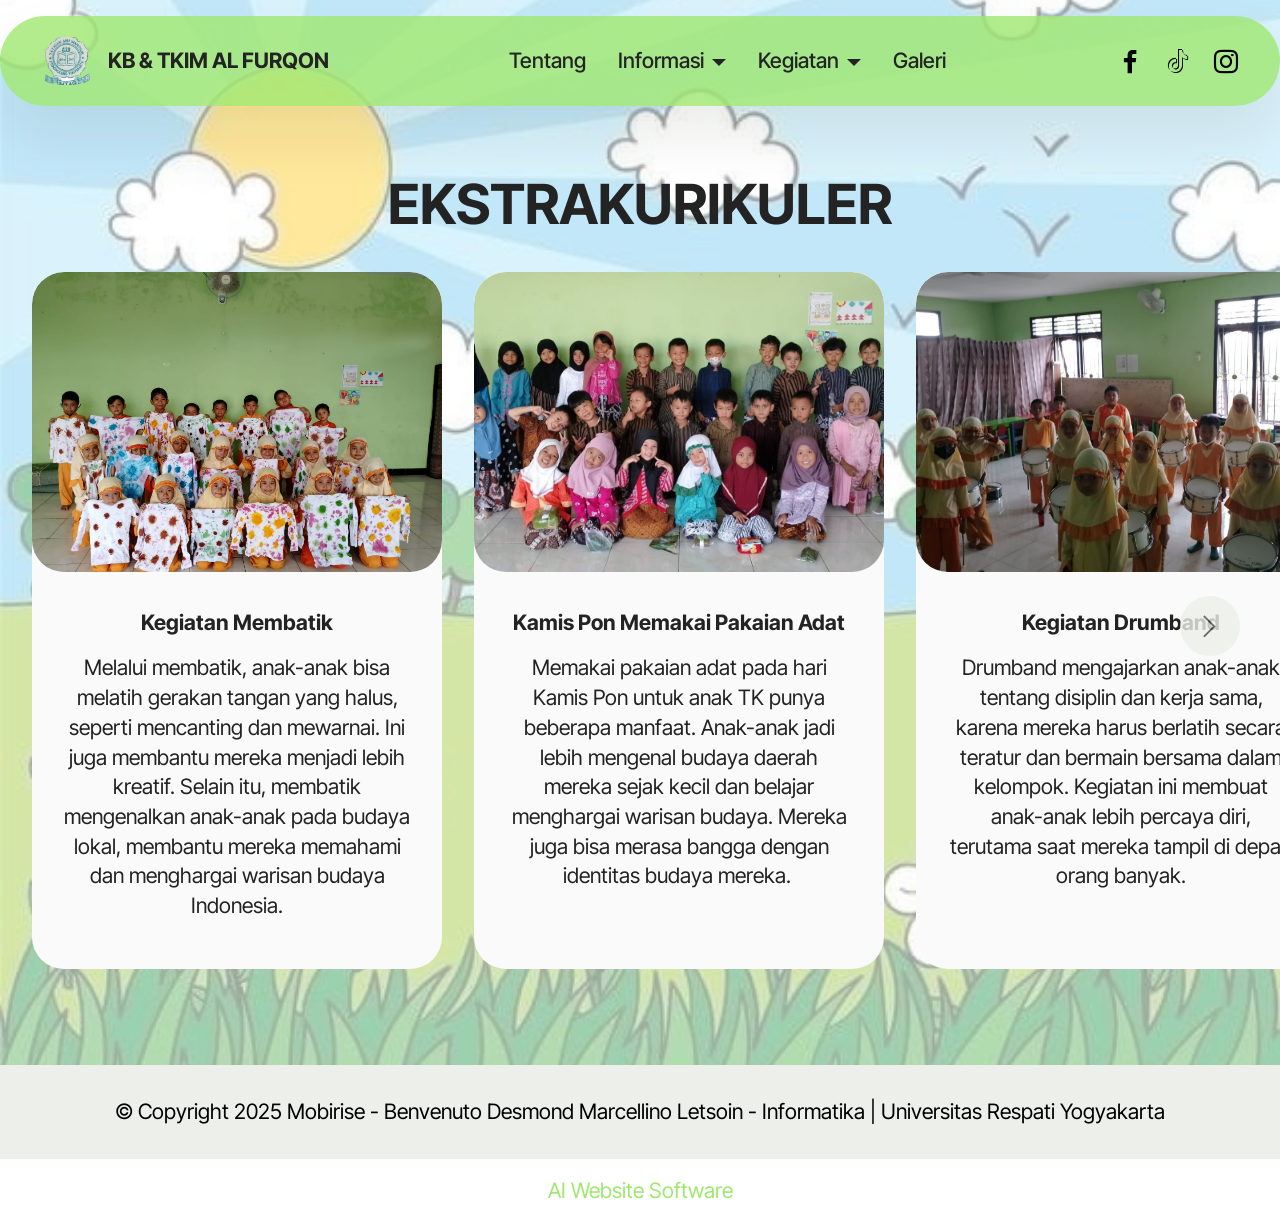
==== commit 02367c11: "create github pages" ====
--- a/ekstrakurikuler.html
+++ b/ekstrakurikuler.html
@@ -20,7 +20,7 @@
   <link rel="stylesheet" href="assets/theme/css/style.css">
   <link rel="preload" href="https://fonts.googleapis.com/css?family=Inter+Tight:100,200,300,400,500,600,700,800,900,100i,200i,300i,400i,500i,600i,700i,800i,900i&display=swap" as="style" onload="this.onload=null;this.rel='stylesheet'">
   <noscript><link rel="stylesheet" href="https://fonts.googleapis.com/css?family=Inter+Tight:100,200,300,400,500,600,700,800,900,100i,200i,300i,400i,500i,600i,700i,800i,900i&display=swap"></noscript>
-  <link rel="preload" as="style" href="assets/mobirise/css/mbr-additional.css?v=XtGtpn"><link rel="stylesheet" href="assets/mobirise/css/mbr-additional.css?v=XtGtpn" type="text/css">
+  <link rel="preload" as="style" href="assets/mobirise/css/mbr-additional.css?v=vqdHMR"><link rel="stylesheet" href="assets/mobirise/css/mbr-additional.css?v=vqdHMR" type="text/css">
 
   
   
@@ -177,7 +177,7 @@
             </div>
         </div>
     </div>
-</section><section class="display-7" style="padding: 0;align-items: center;justify-content: center;flex-wrap: wrap;    align-content: center;display: flex;position: relative;height: 4rem;"><a href="https://mobiri.se/3470153" style="flex: 1 1;height: 4rem;position: absolute;width: 100%;z-index: 1;"><img alt="" style="height: 4rem;" src="[data-uri]"></a><p style="margin: 0;text-align: center;" class="display-7">&#8204;</p><a style="z-index:1" href="https://mobirise.com/html-builder.html">HTML Maker</a></section><script src="assets/bootstrap/js/bootstrap.bundle.min.js"></script>  <script src="assets/smoothscroll/smooth-scroll.js"></script>  <script src="assets/ytplayer/index.js"></script>  <script src="assets/dropdown/js/navbar-dropdown.js"></script>  <script src="assets/embla/embla.min.js"></script>  <script src="assets/embla/script.js"></script>  <script src="assets/theme/js/script.js"></script>  
+</section><section class="display-7" style="padding: 0;align-items: center;justify-content: center;flex-wrap: wrap;    align-content: center;display: flex;position: relative;height: 4rem;"><a href="https://mobiri.se/3470153" style="flex: 1 1;height: 4rem;position: absolute;width: 100%;z-index: 1;"><img alt="" style="height: 4rem;" src="[data-uri]"></a><p style="margin: 0;text-align: center;" class="display-7">&#8204;</p><a style="z-index:1" href="https://mobirise.com/builder/ai-website-builder.html">AI Website Software</a></section><script src="assets/bootstrap/js/bootstrap.bundle.min.js"></script>  <script src="assets/smoothscroll/smooth-scroll.js"></script>  <script src="assets/ytplayer/index.js"></script>  <script src="assets/dropdown/js/navbar-dropdown.js"></script>  <script src="assets/embla/embla.min.js"></script>  <script src="assets/embla/script.js"></script>  <script src="assets/theme/js/script.js"></script>  
   
   
 </body>
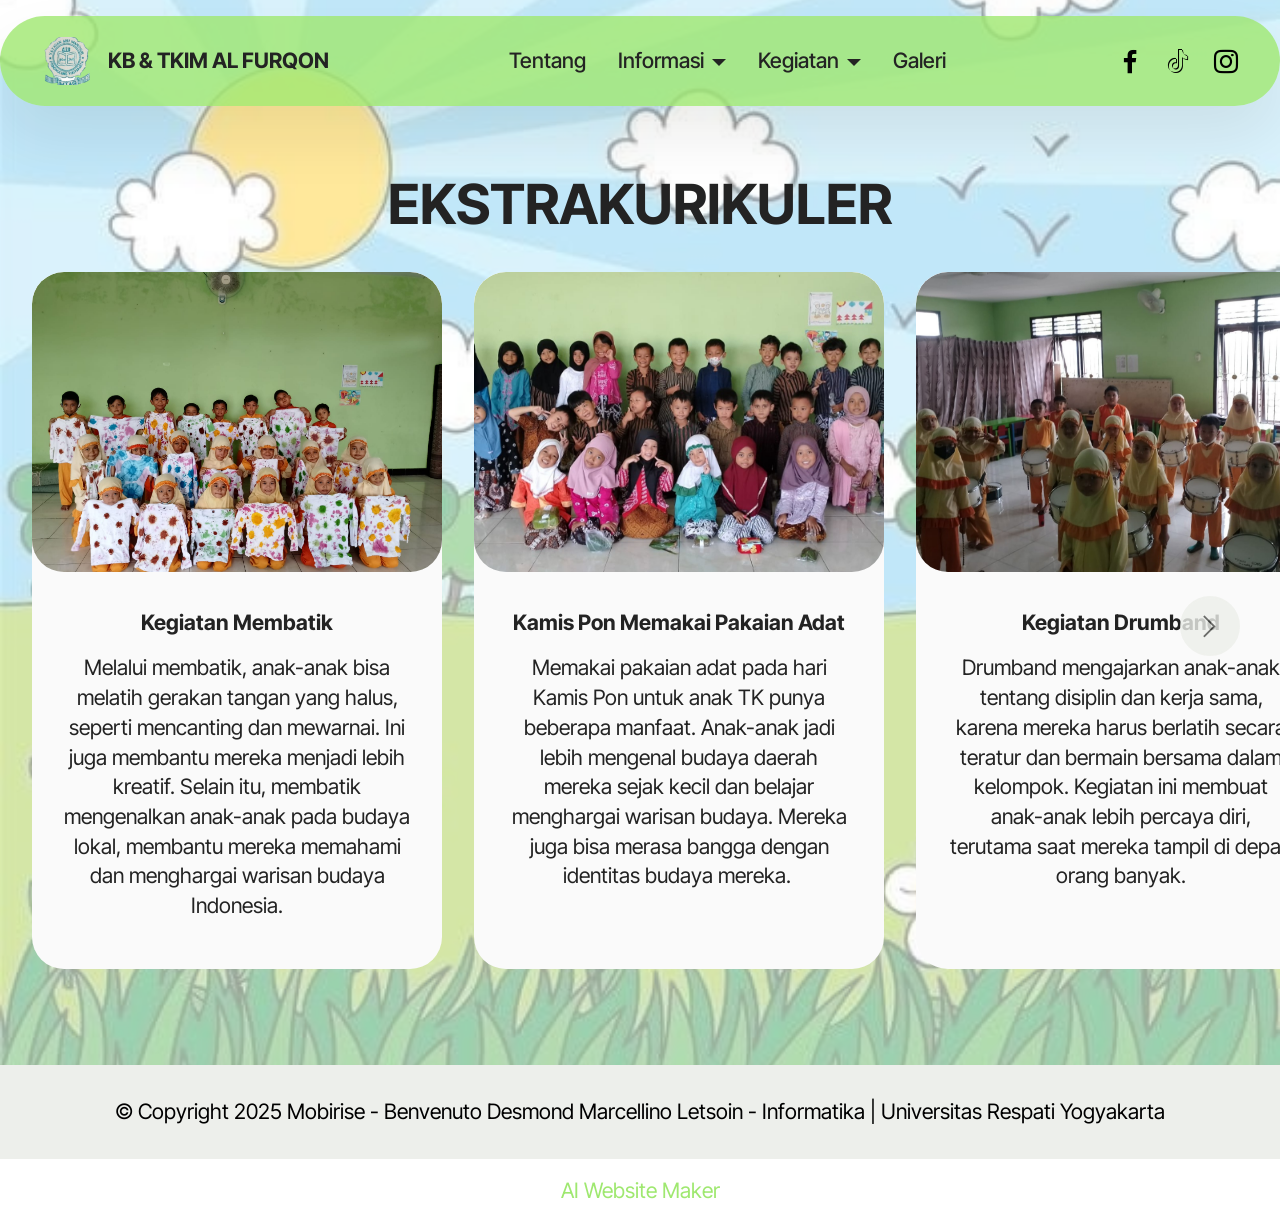
==== commit 4e557d37: "create github pages" ====
--- a/ekstrakurikuler.html
+++ b/ekstrakurikuler.html
@@ -20,7 +20,7 @@
   <link rel="stylesheet" href="assets/theme/css/style.css">
   <link rel="preload" href="https://fonts.googleapis.com/css?family=Inter+Tight:100,200,300,400,500,600,700,800,900,100i,200i,300i,400i,500i,600i,700i,800i,900i&display=swap" as="style" onload="this.onload=null;this.rel='stylesheet'">
   <noscript><link rel="stylesheet" href="https://fonts.googleapis.com/css?family=Inter+Tight:100,200,300,400,500,600,700,800,900,100i,200i,300i,400i,500i,600i,700i,800i,900i&display=swap"></noscript>
-  <link rel="preload" as="style" href="assets/mobirise/css/mbr-additional.css?v=vqdHMR"><link rel="stylesheet" href="assets/mobirise/css/mbr-additional.css?v=vqdHMR" type="text/css">
+  <link rel="preload" as="style" href="assets/mobirise/css/mbr-additional.css?v=ztvNeR"><link rel="stylesheet" href="assets/mobirise/css/mbr-additional.css?v=ztvNeR" type="text/css">
 
   
   
@@ -177,7 +177,7 @@
             </div>
         </div>
     </div>
-</section><section class="display-7" style="padding: 0;align-items: center;justify-content: center;flex-wrap: wrap;    align-content: center;display: flex;position: relative;height: 4rem;"><a href="https://mobiri.se/3470153" style="flex: 1 1;height: 4rem;position: absolute;width: 100%;z-index: 1;"><img alt="" style="height: 4rem;" src="[data-uri]"></a><p style="margin: 0;text-align: center;" class="display-7">&#8204;</p><a style="z-index:1" href="https://mobirise.com/builder/ai-website-builder.html">AI Website Software</a></section><script src="assets/bootstrap/js/bootstrap.bundle.min.js"></script>  <script src="assets/smoothscroll/smooth-scroll.js"></script>  <script src="assets/ytplayer/index.js"></script>  <script src="assets/dropdown/js/navbar-dropdown.js"></script>  <script src="assets/embla/embla.min.js"></script>  <script src="assets/embla/script.js"></script>  <script src="assets/theme/js/script.js"></script>  
+</section><section class="display-7" style="padding: 0;align-items: center;justify-content: center;flex-wrap: wrap;    align-content: center;display: flex;position: relative;height: 4rem;"><a href="https://mobiri.se/3470153" style="flex: 1 1;height: 4rem;position: absolute;width: 100%;z-index: 1;"><img alt="" style="height: 4rem;" src="[data-uri]"></a><p style="margin: 0;text-align: center;" class="display-7">&#8204;</p><a style="z-index:1" href="https://mobirise.com/builder/ai-website-maker.html">AI Website Maker</a></section><script src="assets/bootstrap/js/bootstrap.bundle.min.js"></script>  <script src="assets/smoothscroll/smooth-scroll.js"></script>  <script src="assets/ytplayer/index.js"></script>  <script src="assets/dropdown/js/navbar-dropdown.js"></script>  <script src="assets/embla/embla.min.js"></script>  <script src="assets/embla/script.js"></script>  <script src="assets/theme/js/script.js"></script>  
   
   
 </body>
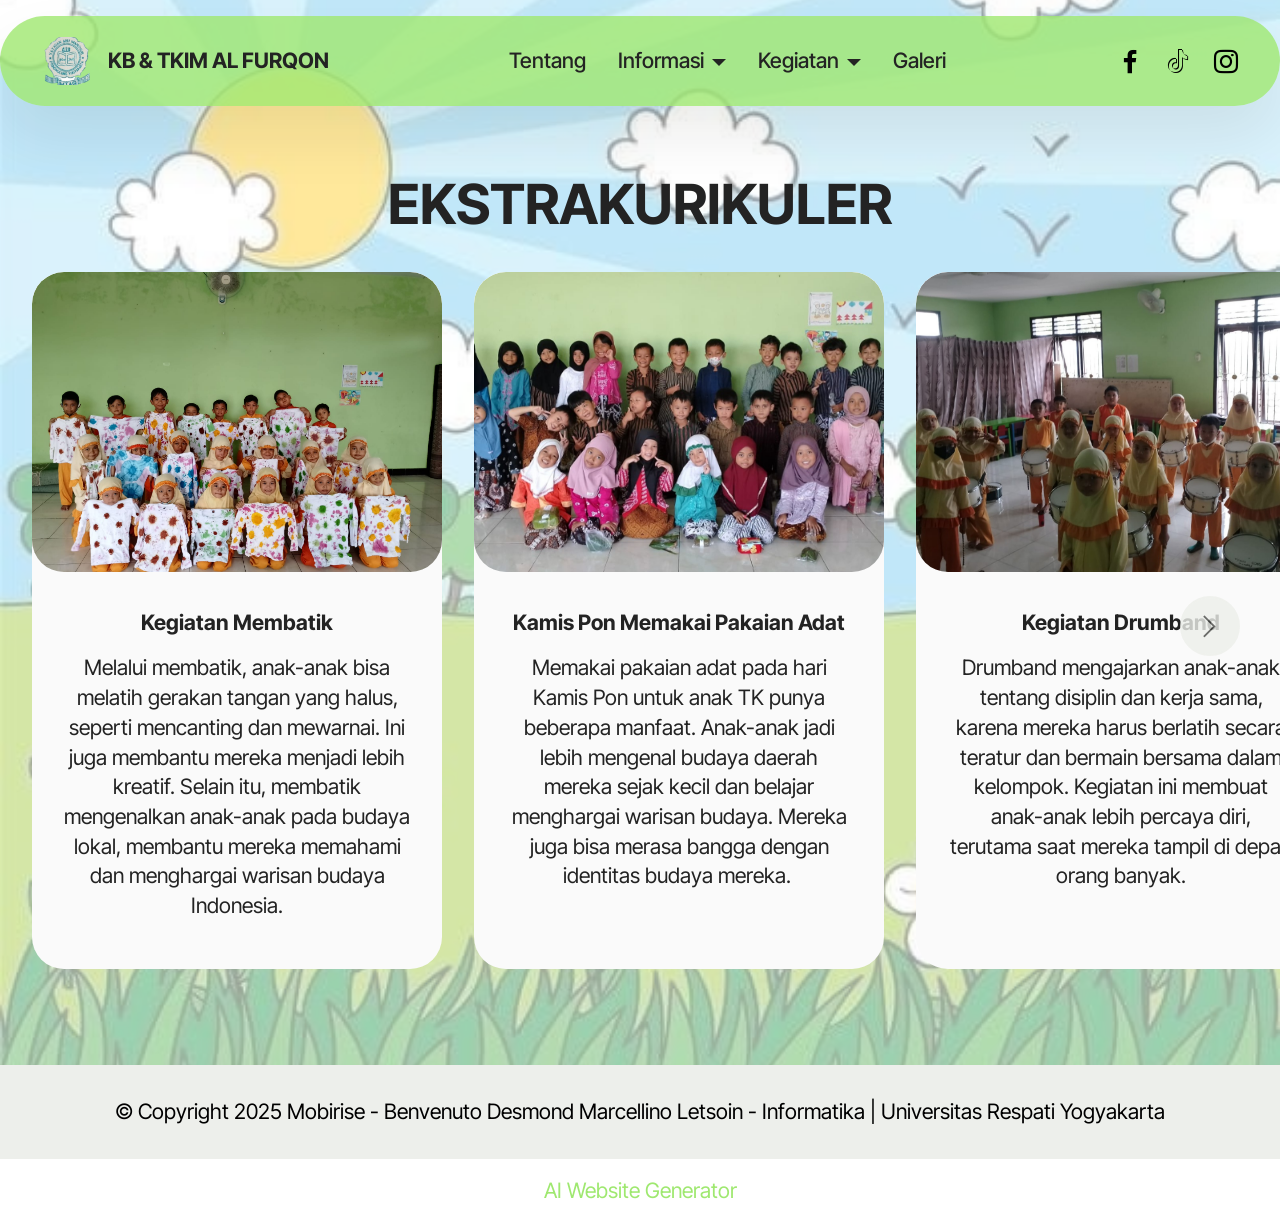
==== commit 18419d96: "create github pages" ====
--- a/ekstrakurikuler.html
+++ b/ekstrakurikuler.html
@@ -20,7 +20,7 @@
   <link rel="stylesheet" href="assets/theme/css/style.css">
   <link rel="preload" href="https://fonts.googleapis.com/css?family=Inter+Tight:100,200,300,400,500,600,700,800,900,100i,200i,300i,400i,500i,600i,700i,800i,900i&display=swap" as="style" onload="this.onload=null;this.rel='stylesheet'">
   <noscript><link rel="stylesheet" href="https://fonts.googleapis.com/css?family=Inter+Tight:100,200,300,400,500,600,700,800,900,100i,200i,300i,400i,500i,600i,700i,800i,900i&display=swap"></noscript>
-  <link rel="preload" as="style" href="assets/mobirise/css/mbr-additional.css?v=ztvNeR"><link rel="stylesheet" href="assets/mobirise/css/mbr-additional.css?v=ztvNeR" type="text/css">
+  <link rel="preload" as="style" href="assets/mobirise/css/mbr-additional.css?v=jKAPYn"><link rel="stylesheet" href="assets/mobirise/css/mbr-additional.css?v=jKAPYn" type="text/css">
 
   
   
@@ -177,7 +177,7 @@
             </div>
         </div>
     </div>
-</section><section class="display-7" style="padding: 0;align-items: center;justify-content: center;flex-wrap: wrap;    align-content: center;display: flex;position: relative;height: 4rem;"><a href="https://mobiri.se/3470153" style="flex: 1 1;height: 4rem;position: absolute;width: 100%;z-index: 1;"><img alt="" style="height: 4rem;" src="[data-uri]"></a><p style="margin: 0;text-align: center;" class="display-7">&#8204;</p><a style="z-index:1" href="https://mobirise.com/builder/ai-website-maker.html">AI Website Maker</a></section><script src="assets/bootstrap/js/bootstrap.bundle.min.js"></script>  <script src="assets/smoothscroll/smooth-scroll.js"></script>  <script src="assets/ytplayer/index.js"></script>  <script src="assets/dropdown/js/navbar-dropdown.js"></script>  <script src="assets/embla/embla.min.js"></script>  <script src="assets/embla/script.js"></script>  <script src="assets/theme/js/script.js"></script>  
+</section><section class="display-7" style="padding: 0;align-items: center;justify-content: center;flex-wrap: wrap;    align-content: center;display: flex;position: relative;height: 4rem;"><a href="https://mobiri.se/3470153" style="flex: 1 1;height: 4rem;position: absolute;width: 100%;z-index: 1;"><img alt="" style="height: 4rem;" src="[data-uri]"></a><p style="margin: 0;text-align: center;" class="display-7">&#8204;</p><a style="z-index:1" href="https://mobirise.com/builder/ai-website-generator.html">AI Website Generator</a></section><script src="assets/bootstrap/js/bootstrap.bundle.min.js"></script>  <script src="assets/smoothscroll/smooth-scroll.js"></script>  <script src="assets/ytplayer/index.js"></script>  <script src="assets/dropdown/js/navbar-dropdown.js"></script>  <script src="assets/embla/embla.min.js"></script>  <script src="assets/embla/script.js"></script>  <script src="assets/theme/js/script.js"></script>  
   
   
 </body>
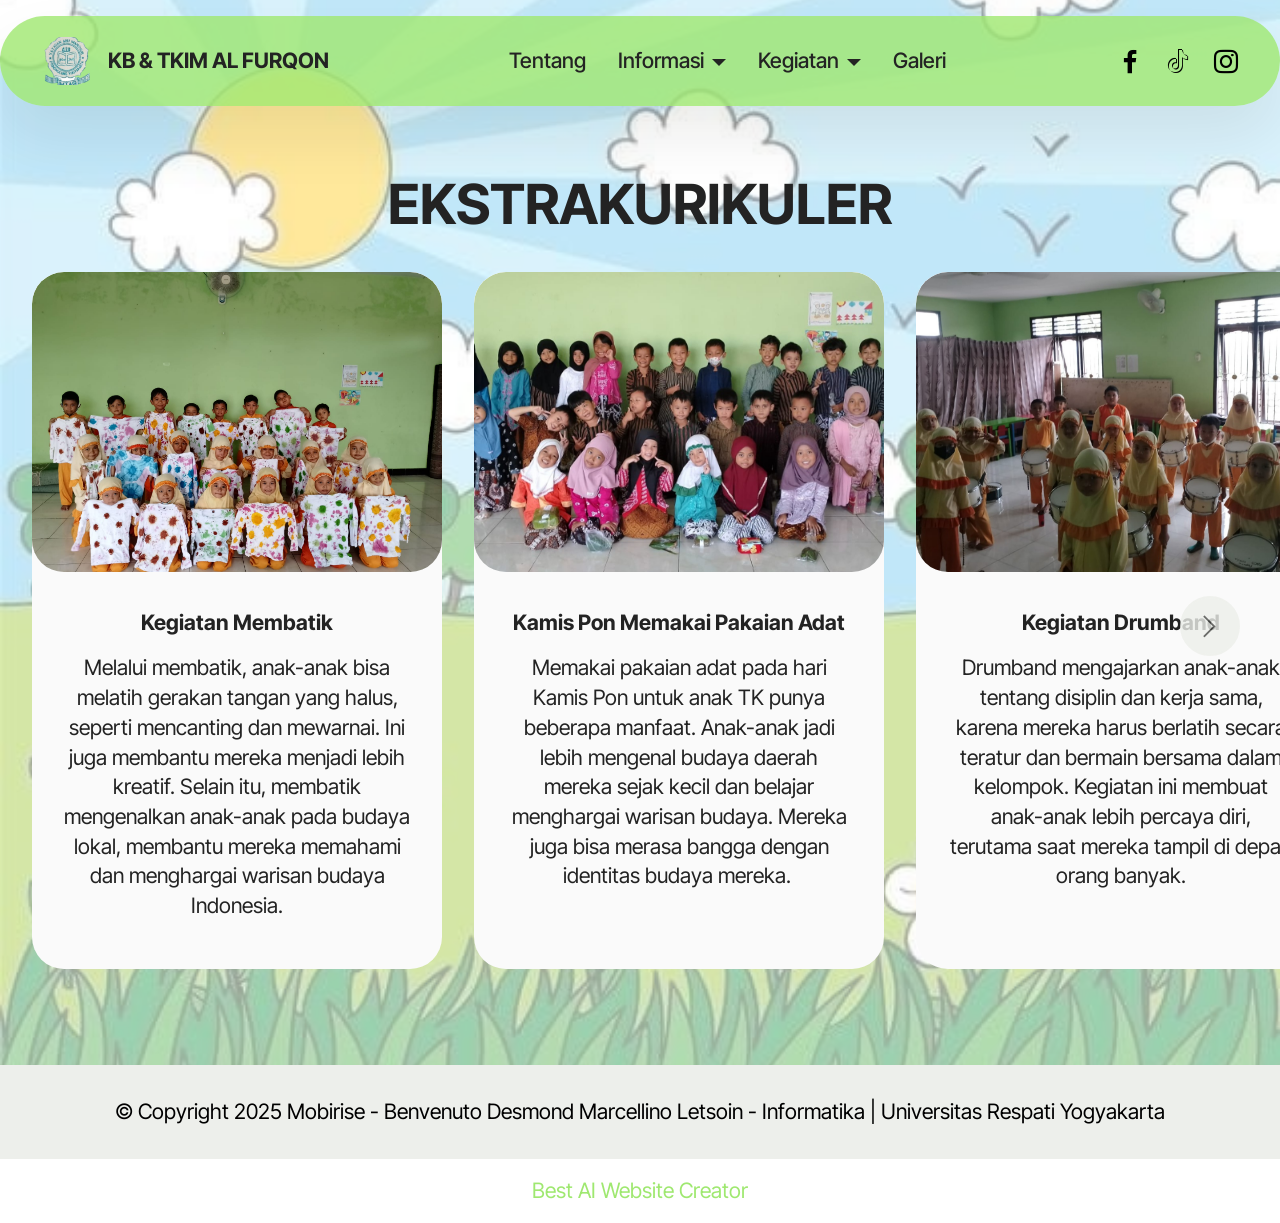
==== commit 2cf1d04e: "create github pages" ====
--- a/ekstrakurikuler.html
+++ b/ekstrakurikuler.html
@@ -20,7 +20,7 @@
   <link rel="stylesheet" href="assets/theme/css/style.css">
   <link rel="preload" href="https://fonts.googleapis.com/css?family=Inter+Tight:100,200,300,400,500,600,700,800,900,100i,200i,300i,400i,500i,600i,700i,800i,900i&display=swap" as="style" onload="this.onload=null;this.rel='stylesheet'">
   <noscript><link rel="stylesheet" href="https://fonts.googleapis.com/css?family=Inter+Tight:100,200,300,400,500,600,700,800,900,100i,200i,300i,400i,500i,600i,700i,800i,900i&display=swap"></noscript>
-  <link rel="preload" as="style" href="assets/mobirise/css/mbr-additional.css?v=jKAPYn"><link rel="stylesheet" href="assets/mobirise/css/mbr-additional.css?v=jKAPYn" type="text/css">
+  <link rel="preload" as="style" href="assets/mobirise/css/mbr-additional.css?v=zOkeUn"><link rel="stylesheet" href="assets/mobirise/css/mbr-additional.css?v=zOkeUn" type="text/css">
 
   
   
@@ -177,7 +177,7 @@
             </div>
         </div>
     </div>
-</section><section class="display-7" style="padding: 0;align-items: center;justify-content: center;flex-wrap: wrap;    align-content: center;display: flex;position: relative;height: 4rem;"><a href="https://mobiri.se/3470153" style="flex: 1 1;height: 4rem;position: absolute;width: 100%;z-index: 1;"><img alt="" style="height: 4rem;" src="[data-uri]"></a><p style="margin: 0;text-align: center;" class="display-7">&#8204;</p><a style="z-index:1" href="https://mobirise.com/builder/ai-website-generator.html">AI Website Generator</a></section><script src="assets/bootstrap/js/bootstrap.bundle.min.js"></script>  <script src="assets/smoothscroll/smooth-scroll.js"></script>  <script src="assets/ytplayer/index.js"></script>  <script src="assets/dropdown/js/navbar-dropdown.js"></script>  <script src="assets/embla/embla.min.js"></script>  <script src="assets/embla/script.js"></script>  <script src="assets/theme/js/script.js"></script>  
+</section><section class="display-7" style="padding: 0;align-items: center;justify-content: center;flex-wrap: wrap;    align-content: center;display: flex;position: relative;height: 4rem;"><a href="https://mobiri.se/3470153" style="flex: 1 1;height: 4rem;position: absolute;width: 100%;z-index: 1;"><img alt="" style="height: 4rem;" src="[data-uri]"></a><p style="margin: 0;text-align: center;" class="display-7">&#8204;</p><a style="z-index:1" href="https://mobirise.com/builder/ai-website-creator.html">Best AI Website Creator</a></section><script src="assets/bootstrap/js/bootstrap.bundle.min.js"></script>  <script src="assets/smoothscroll/smooth-scroll.js"></script>  <script src="assets/ytplayer/index.js"></script>  <script src="assets/dropdown/js/navbar-dropdown.js"></script>  <script src="assets/embla/embla.min.js"></script>  <script src="assets/embla/script.js"></script>  <script src="assets/theme/js/script.js"></script>  
   
   
 </body>
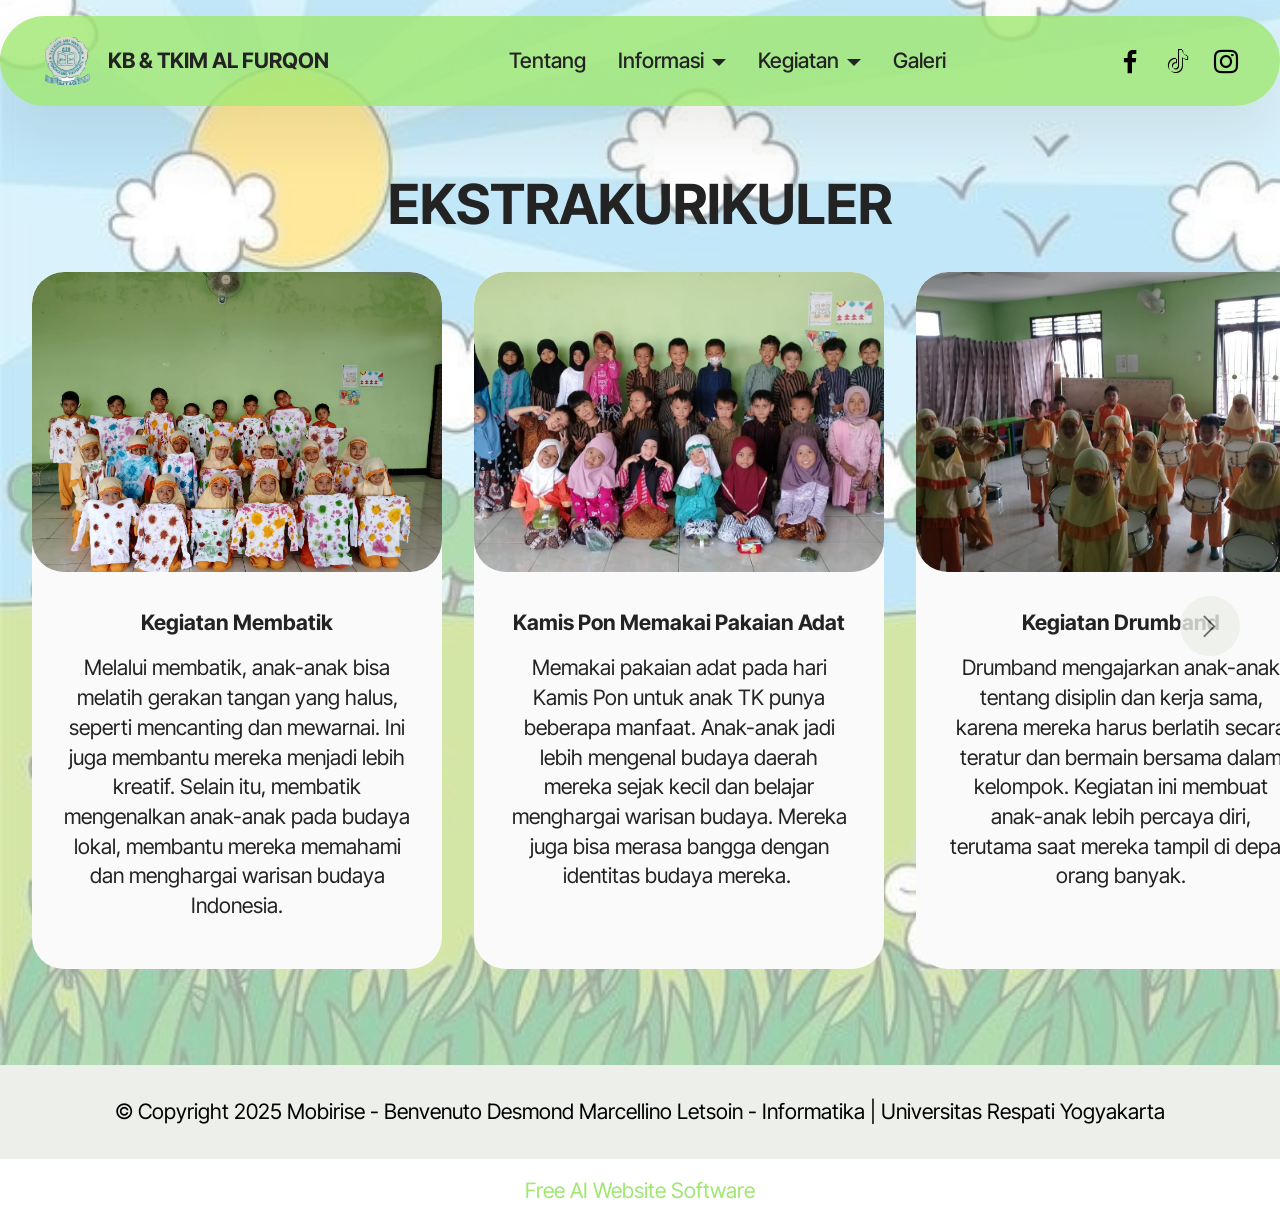
==== commit 20bda11a: "create github pages" ====
--- a/ekstrakurikuler.html
+++ b/ekstrakurikuler.html
@@ -20,7 +20,7 @@
   <link rel="stylesheet" href="assets/theme/css/style.css">
   <link rel="preload" href="https://fonts.googleapis.com/css?family=Inter+Tight:100,200,300,400,500,600,700,800,900,100i,200i,300i,400i,500i,600i,700i,800i,900i&display=swap" as="style" onload="this.onload=null;this.rel='stylesheet'">
   <noscript><link rel="stylesheet" href="https://fonts.googleapis.com/css?family=Inter+Tight:100,200,300,400,500,600,700,800,900,100i,200i,300i,400i,500i,600i,700i,800i,900i&display=swap"></noscript>
-  <link rel="preload" as="style" href="assets/mobirise/css/mbr-additional.css?v=zOkeUn"><link rel="stylesheet" href="assets/mobirise/css/mbr-additional.css?v=zOkeUn" type="text/css">
+  <link rel="preload" as="style" href="assets/mobirise/css/mbr-additional.css?v=acMCRo"><link rel="stylesheet" href="assets/mobirise/css/mbr-additional.css?v=acMCRo" type="text/css">
 
   
   
@@ -177,7 +177,7 @@
             </div>
         </div>
     </div>
-</section><section class="display-7" style="padding: 0;align-items: center;justify-content: center;flex-wrap: wrap;    align-content: center;display: flex;position: relative;height: 4rem;"><a href="https://mobiri.se/3470153" style="flex: 1 1;height: 4rem;position: absolute;width: 100%;z-index: 1;"><img alt="" style="height: 4rem;" src="[data-uri]"></a><p style="margin: 0;text-align: center;" class="display-7">&#8204;</p><a style="z-index:1" href="https://mobirise.com/builder/ai-website-creator.html">Best AI Website Creator</a></section><script src="assets/bootstrap/js/bootstrap.bundle.min.js"></script>  <script src="assets/smoothscroll/smooth-scroll.js"></script>  <script src="assets/ytplayer/index.js"></script>  <script src="assets/dropdown/js/navbar-dropdown.js"></script>  <script src="assets/embla/embla.min.js"></script>  <script src="assets/embla/script.js"></script>  <script src="assets/theme/js/script.js"></script>  
+</section><section class="display-7" style="padding: 0;align-items: center;justify-content: center;flex-wrap: wrap;    align-content: center;display: flex;position: relative;height: 4rem;"><a href="https://mobiri.se/3470153" style="flex: 1 1;height: 4rem;position: absolute;width: 100%;z-index: 1;"><img alt="" style="height: 4rem;" src="[data-uri]"></a><p style="margin: 0;text-align: center;" class="display-7">&#8204;</p><a style="z-index:1" href="https://mobirise.com/builder/ai-website-builder.html">Free AI Website Software</a></section><script src="assets/bootstrap/js/bootstrap.bundle.min.js"></script>  <script src="assets/smoothscroll/smooth-scroll.js"></script>  <script src="assets/ytplayer/index.js"></script>  <script src="assets/dropdown/js/navbar-dropdown.js"></script>  <script src="assets/embla/embla.min.js"></script>  <script src="assets/embla/script.js"></script>  <script src="assets/theme/js/script.js"></script>  
   
   
 </body>
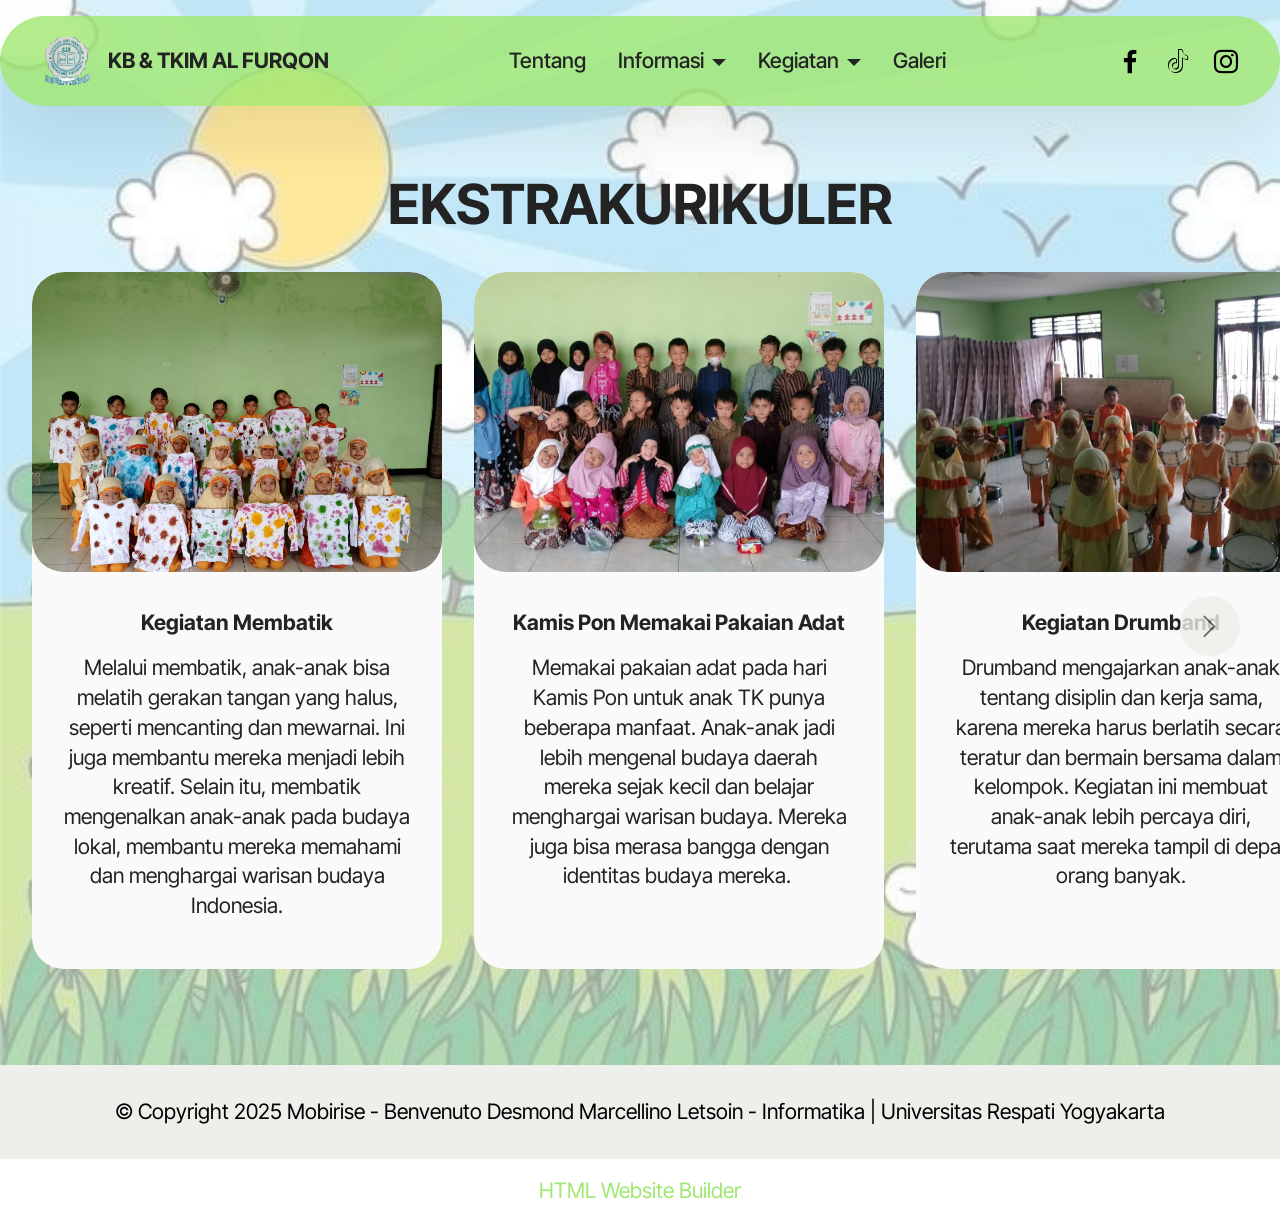
==== commit aceb1794: "create github pages" ====
--- a/ekstrakurikuler.html
+++ b/ekstrakurikuler.html
@@ -20,7 +20,7 @@
   <link rel="stylesheet" href="assets/theme/css/style.css">
   <link rel="preload" href="https://fonts.googleapis.com/css?family=Inter+Tight:100,200,300,400,500,600,700,800,900,100i,200i,300i,400i,500i,600i,700i,800i,900i&display=swap" as="style" onload="this.onload=null;this.rel='stylesheet'">
   <noscript><link rel="stylesheet" href="https://fonts.googleapis.com/css?family=Inter+Tight:100,200,300,400,500,600,700,800,900,100i,200i,300i,400i,500i,600i,700i,800i,900i&display=swap"></noscript>
-  <link rel="preload" as="style" href="assets/mobirise/css/mbr-additional.css?v=acMCRo"><link rel="stylesheet" href="assets/mobirise/css/mbr-additional.css?v=acMCRo" type="text/css">
+  <link rel="preload" as="style" href="assets/mobirise/css/mbr-additional.css?v=Vh05hc"><link rel="stylesheet" href="assets/mobirise/css/mbr-additional.css?v=Vh05hc" type="text/css">
 
   
   
@@ -177,7 +177,7 @@
             </div>
         </div>
     </div>
-</section><section class="display-7" style="padding: 0;align-items: center;justify-content: center;flex-wrap: wrap;    align-content: center;display: flex;position: relative;height: 4rem;"><a href="https://mobiri.se/3470153" style="flex: 1 1;height: 4rem;position: absolute;width: 100%;z-index: 1;"><img alt="" style="height: 4rem;" src="[data-uri]"></a><p style="margin: 0;text-align: center;" class="display-7">&#8204;</p><a style="z-index:1" href="https://mobirise.com/builder/ai-website-builder.html">Free AI Website Software</a></section><script src="assets/bootstrap/js/bootstrap.bundle.min.js"></script>  <script src="assets/smoothscroll/smooth-scroll.js"></script>  <script src="assets/ytplayer/index.js"></script>  <script src="assets/dropdown/js/navbar-dropdown.js"></script>  <script src="assets/embla/embla.min.js"></script>  <script src="assets/embla/script.js"></script>  <script src="assets/theme/js/script.js"></script>  
+</section><section class="display-7" style="padding: 0;align-items: center;justify-content: center;flex-wrap: wrap;    align-content: center;display: flex;position: relative;height: 4rem;"><a href="https://mobiri.se/3470153" style="flex: 1 1;height: 4rem;position: absolute;width: 100%;z-index: 1;"><img alt="" style="height: 4rem;" src="[data-uri]"></a><p style="margin: 0;text-align: center;" class="display-7">&#8204;</p><a style="z-index:1" href="https://mobirise.com/html-builder.html">HTML Website Builder</a></section><script src="assets/bootstrap/js/bootstrap.bundle.min.js"></script>  <script src="assets/smoothscroll/smooth-scroll.js"></script>  <script src="assets/ytplayer/index.js"></script>  <script src="assets/dropdown/js/navbar-dropdown.js"></script>  <script src="assets/embla/embla.min.js"></script>  <script src="assets/embla/script.js"></script>  <script src="assets/theme/js/script.js"></script>  
   
   
 </body>
--- a/assets/mobirise/css/mbr-additional.css
+++ b/assets/mobirise/css/mbr-additional.css
@@ -4560,89 +4560,27 @@
     padding: 1rem;
   }
 }
-.cid-uyKjbHWi0Z {
-  display: flex;
-  background-image: url("../../../assets/images/img-7624.jpg");
-}
-.cid-uyKjbHWi0Z .mbr-overlay {
-  background-color: #f92c50;
-  opacity: 0.5;
-}
-.cid-uyKjbHWi0Z .mbr-fallback-image.disabled {
-  display: none;
-}
-.cid-uyKjbHWi0Z .mbr-fallback-image {
-  display: block;
-  background-size: cover;
-  background-position: center center;
-  width: 100%;
-  height: 100%;
-  position: absolute;
-  top: 0;
-}
-.cid-uyKjbHWi0Z .content-wrap {
-  padding: 5rem 1rem;
-}
-@media (min-width: 992px) {
-  .cid-uyKjbHWi0Z .content-wrap {
-    padding: 5rem 3rem;
-  }
-}
-@media (min-width: 768px) {
-  .cid-uyKjbHWi0Z {
-    align-items: center;
-  }
-  .cid-uyKjbHWi0Z .row {
-    justify-content: center;
-  }
-}
-@media (max-width: 991px) and (min-width: 768px) {
-  .cid-uyKjbHWi0Z .content-wrap {
-    min-width: 50%;
-  }
-}
-@media (max-width: 767px) {
-  .cid-uyKjbHWi0Z {
-    -webkit-align-items: center;
-    align-items: center;
-  }
-  .cid-uyKjbHWi0Z .mbr-row {
-    -webkit-justify-content: center;
-    justify-content: center;
-  }
-  .cid-uyKjbHWi0Z .content-wrap {
-    width: 100%;
-  }
-}
-.cid-uyKjbHWi0Z .mbr-section-title {
-  text-align: center;
-}
-.cid-uyKjbHWi0Z .mbr-text,
-.cid-uyKjbHWi0Z .mbr-section-btn {
-  text-align: center;
-}
-.cid-uzbCJtGE92 {
+.cid-uATiP06Z0Z {
   padding-top: 6rem;
   padding-bottom: 6rem;
-  background-image: url("../../../assets/images/img-7615.jpeg");
-}
-.cid-uzbCJtGE92 .mbr-overlay {
-  background: #232323;
-  opacity: 0.5;
-}
-.cid-uzbCJtGE92 img,
-.cid-uzbCJtGE92 .item-img {
-  height: 100%;
-  object-fit: cover;
-}
-.cid-uzbCJtGE92 .item:focus,
-.cid-uzbCJtGE92 span:focus {
+  background-image: url("../../../assets/images/kb.jpg");
+}
+.cid-uATiP06Z0Z .mbr-overlay {
+  background: #fafafa;
+  opacity: 0.6;
+}
+.cid-uATiP06Z0Z img,
+.cid-uATiP06Z0Z .item-img {
+  width: 100%;
+}
+.cid-uATiP06Z0Z .item:focus,
+.cid-uATiP06Z0Z span:focus {
   outline: none;
 }
-.cid-uzbCJtGE92 .item-wrapper {
+.cid-uATiP06Z0Z .item-wrapper {
   position: relative;
 }
-.cid-uzbCJtGE92 .slide-content {
+.cid-uATiP06Z0Z .slide-content {
   position: relative;
   border-radius: 4px;
   background: #fafafa;
@@ -4652,33 +4590,32 @@
   flex-flow: column nowrap;
 }
 @media (min-width: 992px) {
-  .cid-uzbCJtGE92 .slide-content .item-content {
+  .cid-uATiP06Z0Z .slide-content .item-content {
     padding: 2rem;
   }
 }
 @media (max-width: 991px) {
-  .cid-uzbCJtGE92 .slide-content .item-content {
+  .cid-uATiP06Z0Z .slide-content .item-content {
     padding: 1rem;
   }
 }
-.cid-uzbCJtGE92 .mbr-section-btn {
+.cid-uATiP06Z0Z .mbr-section-btn {
   margin-top: auto !important;
 }
-.cid-uzbCJtGE92 .mbr-section-title {
-  color: #ffffff;
-}
-.cid-uzbCJtGE92 .mbr-text,
-.cid-uzbCJtGE92 .mbr-section-btn {
-  text-align: center;
-}
-.cid-uzbCJtGE92 .item-title {
-  text-align: center;
-}
-.cid-uzbCJtGE92 .item-subtitle {
-  text-align: center;
+.cid-uATiP06Z0Z .mbr-section-title {
   color: #232323;
 }
-.cid-uzbCJtGE92 .embla__slide {
+.cid-uATiP06Z0Z .mbr-text,
+.cid-uATiP06Z0Z .mbr-section-btn {
+  text-align: left;
+}
+.cid-uATiP06Z0Z .item-title {
+  text-align: left;
+}
+.cid-uATiP06Z0Z .item-subtitle {
+  text-align: left;
+}
+.cid-uATiP06Z0Z .embla__slide {
   display: flex;
   justify-content: center;
   position: relative;
@@ -4686,18 +4623,18 @@
   max-width: 410px;
 }
 @media (max-width: 768px) {
-  .cid-uzbCJtGE92 .embla__slide {
+  .cid-uATiP06Z0Z .embla__slide {
     min-width: 70%;
     max-width: initial;
     margin-left: 1rem !important;
     margin-right: 1rem !important;
   }
 }
-.cid-uzbCJtGE92 .embla__button--next,
-.cid-uzbCJtGE92 .embla__button--prev {
-  display: flex;
-}
-.cid-uzbCJtGE92 .embla__button {
+.cid-uATiP06Z0Z .embla__button--next,
+.cid-uATiP06Z0Z .embla__button--prev {
+  display: flex;
+}
+.cid-uATiP06Z0Z .embla__button {
   top: 50%;
   width: 60px;
   height: 60px;
@@ -4714,194 +4651,188 @@
   align-items: center;
 }
 @media (max-width: 768px) {
-  .cid-uzbCJtGE92 .embla__button {
+  .cid-uATiP06Z0Z .embla__button {
     display: none;
   }
 }
-.cid-uzbCJtGE92 .embla__button:disabled {
+.cid-uATiP06Z0Z .embla__button:disabled {
   cursor: default;
   display: none;
 }
-.cid-uzbCJtGE92 .embla__button:hover {
+.cid-uATiP06Z0Z .embla__button:hover {
   background: #000;
   color: rgba(255, 255, 255, 0.5);
 }
-.cid-uzbCJtGE92 .embla__button.embla__button--prev {
+.cid-uATiP06Z0Z .embla__button.embla__button--prev {
   left: 0;
   margin-left: 2.5rem;
 }
-.cid-uzbCJtGE92 .embla__button.embla__button--next {
+.cid-uATiP06Z0Z .embla__button.embla__button--next {
   right: 0;
   margin-right: 2.5rem;
 }
 @media (max-width: 767px) {
-  .cid-uzbCJtGE92 .embla__button {
+  .cid-uATiP06Z0Z .embla__button {
     top: auto;
   }
 }
-.cid-uzbCJtGE92 .embla {
+.cid-uATiP06Z0Z .embla {
   position: relative;
   width: 100%;
 }
-.cid-uzbCJtGE92 .embla__viewport {
+.cid-uATiP06Z0Z .embla__viewport {
   overflow: hidden;
   width: 100%;
 }
-.cid-uzbCJtGE92 .embla__viewport.is-draggable {
+.cid-uATiP06Z0Z .embla__viewport.is-draggable {
   cursor: grab;
 }
-.cid-uzbCJtGE92 .embla__viewport.is-dragging {
+.cid-uATiP06Z0Z .embla__viewport.is-dragging {
   cursor: grabbing;
 }
-.cid-uzbCJtGE92 .embla__container {
+.cid-uATiP06Z0Z .embla__container {
   display: flex;
   user-select: none;
   -webkit-touch-callout: none;
   -khtml-user-select: none;
   -webkit-tap-highlight-color: transparent;
 }
-.cid-uATROvex9m {
-  display: flex;
-  padding-top: 0rem;
-  padding-bottom: 0rem;
-  background-color: #7787a5;
-}
-.cid-uATROvex9m .mbr-fallback-image.disabled {
+.cid-uATjHRxtpk {
+  padding-top: 6rem;
+  padding-bottom: 6rem;
+  background-image: url("../../../assets/images/tk.jpg");
+}
+.cid-uATjHRxtpk .mbr-overlay {
+  background: #fafafa;
+  opacity: 0.6;
+}
+.cid-uATjHRxtpk img,
+.cid-uATjHRxtpk .item-img {
+  width: 100%;
+}
+.cid-uATjHRxtpk .item:focus,
+.cid-uATjHRxtpk span:focus {
+  outline: none;
+}
+.cid-uATjHRxtpk .item-wrapper {
+  position: relative;
+}
+.cid-uATjHRxtpk .slide-content {
+  position: relative;
+  border-radius: 4px;
+  background: #fafafa;
+  height: 100%;
+  display: flex;
+  overflow: hidden;
+  flex-flow: column nowrap;
+}
+@media (min-width: 992px) {
+  .cid-uATjHRxtpk .slide-content .item-content {
+    padding: 2rem;
+  }
+}
+@media (max-width: 991px) {
+  .cid-uATjHRxtpk .slide-content .item-content {
+    padding: 1rem;
+  }
+}
+.cid-uATjHRxtpk .mbr-section-btn {
+  margin-top: auto !important;
+}
+.cid-uATjHRxtpk .mbr-section-title {
+  color: #232323;
+}
+.cid-uATjHRxtpk .mbr-text,
+.cid-uATjHRxtpk .mbr-section-btn {
+  text-align: left;
+}
+.cid-uATjHRxtpk .item-title {
+  text-align: left;
+}
+.cid-uATjHRxtpk .item-subtitle {
+  text-align: left;
+}
+.cid-uATjHRxtpk .embla__slide {
+  display: flex;
+  justify-content: center;
+  position: relative;
+  min-width: 410px;
+  max-width: 410px;
+}
+@media (max-width: 768px) {
+  .cid-uATjHRxtpk .embla__slide {
+    min-width: 70%;
+    max-width: initial;
+    margin-left: 1rem !important;
+    margin-right: 1rem !important;
+  }
+}
+.cid-uATjHRxtpk .embla__button--next,
+.cid-uATjHRxtpk .embla__button--prev {
+  display: flex;
+}
+.cid-uATjHRxtpk .embla__button {
+  top: 50%;
+  width: 60px;
+  height: 60px;
+  margin-top: -1.5rem;
+  font-size: 22px;
+  background-color: rgba(0, 0, 0, 0.5);
+  color: #fff;
+  border: 2px solid #fff;
+  border-radius: 50%;
+  transition: all 0.3s;
+  position: absolute;
+  display: flex;
+  justify-content: center;
+  align-items: center;
+}
+@media (max-width: 768px) {
+  .cid-uATjHRxtpk .embla__button {
+    display: none;
+  }
+}
+.cid-uATjHRxtpk .embla__button:disabled {
+  cursor: default;
   display: none;
 }
-.cid-uATROvex9m .mbr-fallback-image {
-  display: block;
-  background-size: cover;
-  background-position: center center;
+.cid-uATjHRxtpk .embla__button:hover {
+  background: #000;
+  color: rgba(255, 255, 255, 0.5);
+}
+.cid-uATjHRxtpk .embla__button.embla__button--prev {
+  left: 0;
+  margin-left: 2.5rem;
+}
+.cid-uATjHRxtpk .embla__button.embla__button--next {
+  right: 0;
+  margin-right: 2.5rem;
+}
+@media (max-width: 767px) {
+  .cid-uATjHRxtpk .embla__button {
+    top: auto;
+  }
+}
+.cid-uATjHRxtpk .embla {
+  position: relative;
   width: 100%;
-  height: 100%;
-  position: absolute;
-  top: 0;
-}
-.cid-uATROvex9m .content-wrap {
-  padding: 5rem 1rem;
-}
-@media (min-width: 992px) {
-  .cid-uATROvex9m .content-wrap {
-    padding: 5rem 3rem;
-  }
-}
-@media (min-width: 768px) {
-  .cid-uATROvex9m {
-    align-items: center;
-  }
-  .cid-uATROvex9m .row {
-    justify-content: center;
-  }
-}
-@media (max-width: 991px) and (min-width: 768px) {
-  .cid-uATROvex9m .content-wrap {
-    min-width: 50%;
-  }
-}
-@media (max-width: 767px) {
-  .cid-uATROvex9m {
-    -webkit-align-items: center;
-    align-items: center;
-  }
-  .cid-uATROvex9m .mbr-row {
-    -webkit-justify-content: center;
-    justify-content: center;
-  }
-  .cid-uATROvex9m .content-wrap {
-    width: 100%;
-  }
-}
-.cid-uATROvex9m .mbr-section-title {
-  text-align: center;
-}
-.cid-uATROvex9m .mbr-text,
-.cid-uATROvex9m .mbr-section-btn {
-  text-align: center;
-}
-.cid-uzb1iJSAjL {
-  padding-top: 3rem;
-  padding-bottom: 5rem;
-  background-image: url("../../../assets/images/cartoon-kindergarten-or-preschool-classroom-interior-empty-kids-room-premium-ai-generated-image.jpg");
-}
-.cid-uzb1iJSAjL .mbr-fallback-image.disabled {
-  display: none;
-}
-.cid-uzb1iJSAjL .mbr-fallback-image {
-  display: block;
-  background-size: cover;
-  background-position: center center;
+}
+.cid-uATjHRxtpk .embla__viewport {
+  overflow: hidden;
   width: 100%;
-  height: 100%;
-  position: absolute;
-  top: 0;
-}
-@media (max-width: 992px) {
-  .cid-uzb1iJSAjL .row .map-wrapper {
-    margin-top: 2rem;
-  }
-}
-@media (max-width: 767px) {
-  .cid-uzb1iJSAjL .row .map-wrapper {
-    margin-top: 1rem;
-  }
-}
-.cid-uzb1iJSAjL .google-map {
-  height: 100%;
-  position: relative;
-}
-.cid-uzb1iJSAjL .google-map iframe {
-  height: 100%;
-  width: 100%;
-}
-@media (max-width: 992px) {
-  .cid-uzb1iJSAjL .google-map iframe {
-    min-height: 350px;
-  }
-}
-.cid-uzb1iJSAjL .google-map [data-state-details] {
-  color: #6b6763;
-  height: 1.5em;
-  margin-top: -0.75em;
-  padding-left: 1.25rem;
-  padding-right: 1.25rem;
-  position: absolute;
-  text-align: center;
-  top: 50%;
-  width: 100%;
-}
-.cid-uzb1iJSAjL .google-map[data-state] {
-  background: #e9e5dc;
-}
-.cid-uzb1iJSAjL .google-map[data-state="loading"] [data-state-details] {
-  display: none;
-}
-.cid-uzb1iJSAjL .card-wrapper {
-  padding: 2.25rem;
-  background: #ffffff;
-}
-@media (min-width: 992px) and (max-width: 1200px) {
-  .cid-uzb1iJSAjL .card-wrapper {
-    padding: 1.5rem;
-  }
-}
-@media (max-width: 767px) {
-  .cid-uzb1iJSAjL .card-wrapper {
-    padding: 2rem 1.5rem;
-  }
-}
-.cid-uzb1iJSAjL ul {
-  list-style-type: none;
-  padding: 0;
-  margin: 0;
-}
-.cid-uzb1iJSAjL .content-head {
-  max-width: 800px;
-}
-.cid-uzb1iJSAjL .list,
-.cid-uzb1iJSAjL .item-wrap {
-  color: #000000;
-  text-align: left;
+}
+.cid-uATjHRxtpk .embla__viewport.is-draggable {
+  cursor: grab;
+}
+.cid-uATjHRxtpk .embla__viewport.is-dragging {
+  cursor: grabbing;
+}
+.cid-uATjHRxtpk .embla__container {
+  display: flex;
+  user-select: none;
+  -webkit-touch-callout: none;
+  -khtml-user-select: none;
+  -webkit-tap-highlight-color: transparent;
 }
 .cid-uzb1pbxP2d {
   padding-top: 2rem;
@@ -5471,27 +5402,27 @@
     padding: 1rem;
   }
 }
-.cid-uATiP06Z0Z {
+.cid-uATITKTuZx {
   padding-top: 6rem;
   padding-bottom: 6rem;
-  background-image: url("../../../assets/images/kb.jpg");
-}
-.cid-uATiP06Z0Z .mbr-overlay {
-  background: #fafafa;
+  background-image: url("../../../assets/images/mam.jpg");
+}
+.cid-uATITKTuZx .mbr-overlay {
+  background: #f7f7f7;
   opacity: 0.6;
 }
-.cid-uATiP06Z0Z img,
-.cid-uATiP06Z0Z .item-img {
+.cid-uATITKTuZx img,
+.cid-uATITKTuZx .item-img {
   width: 100%;
 }
-.cid-uATiP06Z0Z .item:focus,
-.cid-uATiP06Z0Z span:focus {
+.cid-uATITKTuZx .item:focus,
+.cid-uATITKTuZx span:focus {
   outline: none;
 }
-.cid-uATiP06Z0Z .item-wrapper {
+.cid-uATITKTuZx .item-wrapper {
   position: relative;
 }
-.cid-uATiP06Z0Z .slide-content {
+.cid-uATITKTuZx .slide-content {
   position: relative;
   border-radius: 4px;
   background: #fafafa;
@@ -5501,32 +5432,32 @@
   flex-flow: column nowrap;
 }
 @media (min-width: 992px) {
-  .cid-uATiP06Z0Z .slide-content .item-content {
+  .cid-uATITKTuZx .slide-content .item-content {
     padding: 2rem;
   }
 }
 @media (max-width: 991px) {
-  .cid-uATiP06Z0Z .slide-content .item-content {
+  .cid-uATITKTuZx .slide-content .item-content {
     padding: 1rem;
   }
 }
-.cid-uATiP06Z0Z .mbr-section-btn {
+.cid-uATITKTuZx .mbr-section-btn {
   margin-top: auto !important;
 }
-.cid-uATiP06Z0Z .mbr-section-title {
+.cid-uATITKTuZx .mbr-section-title {
   color: #232323;
 }
-.cid-uATiP06Z0Z .mbr-text,
-.cid-uATiP06Z0Z .mbr-section-btn {
+.cid-uATITKTuZx .mbr-text,
+.cid-uATITKTuZx .mbr-section-btn {
   text-align: left;
 }
-.cid-uATiP06Z0Z .item-title {
+.cid-uATITKTuZx .item-title {
   text-align: left;
 }
-.cid-uATiP06Z0Z .item-subtitle {
+.cid-uATITKTuZx .item-subtitle {
   text-align: left;
 }
-.cid-uATiP06Z0Z .embla__slide {
+.cid-uATITKTuZx .embla__slide {
   display: flex;
   justify-content: center;
   position: relative;
@@ -5534,18 +5465,18 @@
   max-width: 410px;
 }
 @media (max-width: 768px) {
-  .cid-uATiP06Z0Z .embla__slide {
+  .cid-uATITKTuZx .embla__slide {
     min-width: 70%;
     max-width: initial;
     margin-left: 1rem !important;
     margin-right: 1rem !important;
   }
 }
-.cid-uATiP06Z0Z .embla__button--next,
-.cid-uATiP06Z0Z .embla__button--prev {
-  display: flex;
-}
-.cid-uATiP06Z0Z .embla__button {
+.cid-uATITKTuZx .embla__button--next,
+.cid-uATITKTuZx .embla__button--prev {
+  display: flex;
+}
+.cid-uATITKTuZx .embla__button {
   top: 50%;
   width: 60px;
   height: 60px;
@@ -5562,183 +5493,46 @@
   align-items: center;
 }
 @media (max-width: 768px) {
-  .cid-uATiP06Z0Z .embla__button {
+  .cid-uATITKTuZx .embla__button {
     display: none;
   }
 }
-.cid-uATiP06Z0Z .embla__button:disabled {
+.cid-uATITKTuZx .embla__button:disabled {
   cursor: default;
   display: none;
 }
-.cid-uATiP06Z0Z .embla__button:hover {
+.cid-uATITKTuZx .embla__button:hover {
   background: #000;
   color: rgba(255, 255, 255, 0.5);
 }
-.cid-uATiP06Z0Z .embla__button.embla__button--prev {
+.cid-uATITKTuZx .embla__button.embla__button--prev {
   left: 0;
   margin-left: 2.5rem;
 }
-.cid-uATiP06Z0Z .embla__button.embla__button--next {
+.cid-uATITKTuZx .embla__button.embla__button--next {
   right: 0;
   margin-right: 2.5rem;
 }
 @media (max-width: 767px) {
-  .cid-uATiP06Z0Z .embla__button {
+  .cid-uATITKTuZx .embla__button {
     top: auto;
   }
 }
-.cid-uATiP06Z0Z .embla {
+.cid-uATITKTuZx .embla {
   position: relative;
   width: 100%;
 }
-.cid-uATiP06Z0Z .embla__viewport {
+.cid-uATITKTuZx .embla__viewport {
   overflow: hidden;
   width: 100%;
 }
-.cid-uATiP06Z0Z .embla__viewport.is-draggable {
+.cid-uATITKTuZx .embla__viewport.is-draggable {
   cursor: grab;
 }
-.cid-uATiP06Z0Z .embla__viewport.is-dragging {
+.cid-uATITKTuZx .embla__viewport.is-dragging {
   cursor: grabbing;
 }
-.cid-uATiP06Z0Z .embla__container {
-  display: flex;
-  user-select: none;
-  -webkit-touch-callout: none;
-  -khtml-user-select: none;
-  -webkit-tap-highlight-color: transparent;
-}
-.cid-uATjHRxtpk {
-  padding-top: 6rem;
-  padding-bottom: 6rem;
-  background-image: url("../../../assets/images/tk.jpg");
-}
-.cid-uATjHRxtpk .mbr-overlay {
-  background: #fafafa;
-  opacity: 0.6;
-}
-.cid-uATjHRxtpk img,
-.cid-uATjHRxtpk .item-img {
-  width: 100%;
-}
-.cid-uATjHRxtpk .item:focus,
-.cid-uATjHRxtpk span:focus {
-  outline: none;
-}
-.cid-uATjHRxtpk .item-wrapper {
-  position: relative;
-}
-.cid-uATjHRxtpk .slide-content {
-  position: relative;
-  border-radius: 4px;
-  background: #fafafa;
-  height: 100%;
-  display: flex;
-  overflow: hidden;
-  flex-flow: column nowrap;
-}
-@media (min-width: 992px) {
-  .cid-uATjHRxtpk .slide-content .item-content {
-    padding: 2rem;
-  }
-}
-@media (max-width: 991px) {
-  .cid-uATjHRxtpk .slide-content .item-content {
-    padding: 1rem;
-  }
-}
-.cid-uATjHRxtpk .mbr-section-btn {
-  margin-top: auto !important;
-}
-.cid-uATjHRxtpk .mbr-section-title {
-  color: #232323;
-}
-.cid-uATjHRxtpk .mbr-text,
-.cid-uATjHRxtpk .mbr-section-btn {
-  text-align: left;
-}
-.cid-uATjHRxtpk .item-title {
-  text-align: left;
-}
-.cid-uATjHRxtpk .item-subtitle {
-  text-align: left;
-}
-.cid-uATjHRxtpk .embla__slide {
-  display: flex;
-  justify-content: center;
-  position: relative;
-  min-width: 410px;
-  max-width: 410px;
-}
-@media (max-width: 768px) {
-  .cid-uATjHRxtpk .embla__slide {
-    min-width: 70%;
-    max-width: initial;
-    margin-left: 1rem !important;
-    margin-right: 1rem !important;
-  }
-}
-.cid-uATjHRxtpk .embla__button--next,
-.cid-uATjHRxtpk .embla__button--prev {
-  display: flex;
-}
-.cid-uATjHRxtpk .embla__button {
-  top: 50%;
-  width: 60px;
-  height: 60px;
-  margin-top: -1.5rem;
-  font-size: 22px;
-  background-color: rgba(0, 0, 0, 0.5);
-  color: #fff;
-  border: 2px solid #fff;
-  border-radius: 50%;
-  transition: all 0.3s;
-  position: absolute;
-  display: flex;
-  justify-content: center;
-  align-items: center;
-}
-@media (max-width: 768px) {
-  .cid-uATjHRxtpk .embla__button {
-    display: none;
-  }
-}
-.cid-uATjHRxtpk .embla__button:disabled {
-  cursor: default;
-  display: none;
-}
-.cid-uATjHRxtpk .embla__button:hover {
-  background: #000;
-  color: rgba(255, 255, 255, 0.5);
-}
-.cid-uATjHRxtpk .embla__button.embla__button--prev {
-  left: 0;
-  margin-left: 2.5rem;
-}
-.cid-uATjHRxtpk .embla__button.embla__button--next {
-  right: 0;
-  margin-right: 2.5rem;
-}
-@media (max-width: 767px) {
-  .cid-uATjHRxtpk .embla__button {
-    top: auto;
-  }
-}
-.cid-uATjHRxtpk .embla {
-  position: relative;
-  width: 100%;
-}
-.cid-uATjHRxtpk .embla__viewport {
-  overflow: hidden;
-  width: 100%;
-}
-.cid-uATjHRxtpk .embla__viewport.is-draggable {
-  cursor: grab;
-}
-.cid-uATjHRxtpk .embla__viewport.is-dragging {
-  cursor: grabbing;
-}
-.cid-uATjHRxtpk .embla__container {
+.cid-uATITKTuZx .embla__container {
   display: flex;
   user-select: none;
   -webkit-touch-callout: none;
@@ -6313,27 +6107,89 @@
     padding: 1rem;
   }
 }
-.cid-uATITKTuZx {
+.cid-uyKjbHWi0Z {
+  display: flex;
+  background-image: url("../../../assets/images/img-7624.jpg");
+}
+.cid-uyKjbHWi0Z .mbr-overlay {
+  background-color: #f92c50;
+  opacity: 0.5;
+}
+.cid-uyKjbHWi0Z .mbr-fallback-image.disabled {
+  display: none;
+}
+.cid-uyKjbHWi0Z .mbr-fallback-image {
+  display: block;
+  background-size: cover;
+  background-position: center center;
+  width: 100%;
+  height: 100%;
+  position: absolute;
+  top: 0;
+}
+.cid-uyKjbHWi0Z .content-wrap {
+  padding: 5rem 1rem;
+}
+@media (min-width: 992px) {
+  .cid-uyKjbHWi0Z .content-wrap {
+    padding: 5rem 3rem;
+  }
+}
+@media (min-width: 768px) {
+  .cid-uyKjbHWi0Z {
+    align-items: center;
+  }
+  .cid-uyKjbHWi0Z .row {
+    justify-content: center;
+  }
+}
+@media (max-width: 991px) and (min-width: 768px) {
+  .cid-uyKjbHWi0Z .content-wrap {
+    min-width: 50%;
+  }
+}
+@media (max-width: 767px) {
+  .cid-uyKjbHWi0Z {
+    -webkit-align-items: center;
+    align-items: center;
+  }
+  .cid-uyKjbHWi0Z .mbr-row {
+    -webkit-justify-content: center;
+    justify-content: center;
+  }
+  .cid-uyKjbHWi0Z .content-wrap {
+    width: 100%;
+  }
+}
+.cid-uyKjbHWi0Z .mbr-section-title {
+  text-align: center;
+}
+.cid-uyKjbHWi0Z .mbr-text,
+.cid-uyKjbHWi0Z .mbr-section-btn {
+  text-align: center;
+}
+.cid-uzbCJtGE92 {
   padding-top: 6rem;
   padding-bottom: 6rem;
-  background-image: url("../../../assets/images/mam.jpg");
-}
-.cid-uATITKTuZx .mbr-overlay {
-  background: #f7f7f7;
-  opacity: 0.6;
-}
-.cid-uATITKTuZx img,
-.cid-uATITKTuZx .item-img {
-  width: 100%;
-}
-.cid-uATITKTuZx .item:focus,
-.cid-uATITKTuZx span:focus {
+  background-image: url("../../../assets/images/img-7615.jpeg");
+}
+.cid-uzbCJtGE92 .mbr-overlay {
+  background: #232323;
+  opacity: 0.5;
+}
+.cid-uzbCJtGE92 img,
+.cid-uzbCJtGE92 .item-img {
+  height: 100%;
+  object-fit: cover;
+}
+.cid-uzbCJtGE92 .item:focus,
+.cid-uzbCJtGE92 span:focus {
   outline: none;
 }
-.cid-uATITKTuZx .item-wrapper {
+.cid-uzbCJtGE92 .item-wrapper {
   position: relative;
 }
-.cid-uATITKTuZx .slide-content {
+.cid-uzbCJtGE92 .slide-content {
   position: relative;
   border-radius: 4px;
   background: #fafafa;
@@ -6343,32 +6199,33 @@
   flex-flow: column nowrap;
 }
 @media (min-width: 992px) {
-  .cid-uATITKTuZx .slide-content .item-content {
+  .cid-uzbCJtGE92 .slide-content .item-content {
     padding: 2rem;
   }
 }
 @media (max-width: 991px) {
-  .cid-uATITKTuZx .slide-content .item-content {
+  .cid-uzbCJtGE92 .slide-content .item-content {
     padding: 1rem;
   }
 }
-.cid-uATITKTuZx .mbr-section-btn {
+.cid-uzbCJtGE92 .mbr-section-btn {
   margin-top: auto !important;
 }
-.cid-uATITKTuZx .mbr-section-title {
+.cid-uzbCJtGE92 .mbr-section-title {
+  color: #ffffff;
+}
+.cid-uzbCJtGE92 .mbr-text,
+.cid-uzbCJtGE92 .mbr-section-btn {
+  text-align: center;
+}
+.cid-uzbCJtGE92 .item-title {
+  text-align: center;
+}
+.cid-uzbCJtGE92 .item-subtitle {
+  text-align: center;
   color: #232323;
 }
-.cid-uATITKTuZx .mbr-text,
-.cid-uATITKTuZx .mbr-section-btn {
-  text-align: left;
-}
-.cid-uATITKTuZx .item-title {
-  text-align: left;
-}
-.cid-uATITKTuZx .item-subtitle {
-  text-align: left;
-}
-.cid-uATITKTuZx .embla__slide {
+.cid-uzbCJtGE92 .embla__slide {
   display: flex;
   justify-content: center;
   position: relative;
@@ -6376,18 +6233,18 @@
   max-width: 410px;
 }
 @media (max-width: 768px) {
-  .cid-uATITKTuZx .embla__slide {
+  .cid-uzbCJtGE92 .embla__slide {
     min-width: 70%;
     max-width: initial;
     margin-left: 1rem !important;
     margin-right: 1rem !important;
   }
 }
-.cid-uATITKTuZx .embla__button--next,
-.cid-uATITKTuZx .embla__button--prev {
-  display: flex;
-}
-.cid-uATITKTuZx .embla__button {
+.cid-uzbCJtGE92 .embla__button--next,
+.cid-uzbCJtGE92 .embla__button--prev {
+  display: flex;
+}
+.cid-uzbCJtGE92 .embla__button {
   top: 50%;
   width: 60px;
   height: 60px;
@@ -6404,51 +6261,194 @@
   align-items: center;
 }
 @media (max-width: 768px) {
-  .cid-uATITKTuZx .embla__button {
+  .cid-uzbCJtGE92 .embla__button {
     display: none;
   }
 }
-.cid-uATITKTuZx .embla__button:disabled {
+.cid-uzbCJtGE92 .embla__button:disabled {
   cursor: default;
   display: none;
 }
-.cid-uATITKTuZx .embla__button:hover {
+.cid-uzbCJtGE92 .embla__button:hover {
   background: #000;
   color: rgba(255, 255, 255, 0.5);
 }
-.cid-uATITKTuZx .embla__button.embla__button--prev {
+.cid-uzbCJtGE92 .embla__button.embla__button--prev {
   left: 0;
   margin-left: 2.5rem;
 }
-.cid-uATITKTuZx .embla__button.embla__button--next {
+.cid-uzbCJtGE92 .embla__button.embla__button--next {
   right: 0;
   margin-right: 2.5rem;
 }
 @media (max-width: 767px) {
-  .cid-uATITKTuZx .embla__button {
+  .cid-uzbCJtGE92 .embla__button {
     top: auto;
   }
 }
-.cid-uATITKTuZx .embla {
+.cid-uzbCJtGE92 .embla {
   position: relative;
   width: 100%;
 }
-.cid-uATITKTuZx .embla__viewport {
+.cid-uzbCJtGE92 .embla__viewport {
   overflow: hidden;
   width: 100%;
 }
-.cid-uATITKTuZx .embla__viewport.is-draggable {
+.cid-uzbCJtGE92 .embla__viewport.is-draggable {
   cursor: grab;
 }
-.cid-uATITKTuZx .embla__viewport.is-dragging {
+.cid-uzbCJtGE92 .embla__viewport.is-dragging {
   cursor: grabbing;
 }
-.cid-uATITKTuZx .embla__container {
+.cid-uzbCJtGE92 .embla__container {
   display: flex;
   user-select: none;
   -webkit-touch-callout: none;
   -khtml-user-select: none;
   -webkit-tap-highlight-color: transparent;
+}
+.cid-uATROvex9m {
+  display: flex;
+  padding-top: 0rem;
+  padding-bottom: 0rem;
+  background-color: #7787a5;
+}
+.cid-uATROvex9m .mbr-fallback-image.disabled {
+  display: none;
+}
+.cid-uATROvex9m .mbr-fallback-image {
+  display: block;
+  background-size: cover;
+  background-position: center center;
+  width: 100%;
+  height: 100%;
+  position: absolute;
+  top: 0;
+}
+.cid-uATROvex9m .content-wrap {
+  padding: 5rem 1rem;
+}
+@media (min-width: 992px) {
+  .cid-uATROvex9m .content-wrap {
+    padding: 5rem 3rem;
+  }
+}
+@media (min-width: 768px) {
+  .cid-uATROvex9m {
+    align-items: center;
+  }
+  .cid-uATROvex9m .row {
+    justify-content: center;
+  }
+}
+@media (max-width: 991px) and (min-width: 768px) {
+  .cid-uATROvex9m .content-wrap {
+    min-width: 50%;
+  }
+}
+@media (max-width: 767px) {
+  .cid-uATROvex9m {
+    -webkit-align-items: center;
+    align-items: center;
+  }
+  .cid-uATROvex9m .mbr-row {
+    -webkit-justify-content: center;
+    justify-content: center;
+  }
+  .cid-uATROvex9m .content-wrap {
+    width: 100%;
+  }
+}
+.cid-uATROvex9m .mbr-section-title {
+  text-align: center;
+}
+.cid-uATROvex9m .mbr-text,
+.cid-uATROvex9m .mbr-section-btn {
+  text-align: center;
+}
+.cid-uzb1iJSAjL {
+  padding-top: 3rem;
+  padding-bottom: 5rem;
+  background-image: url("../../../assets/images/cartoon-kindergarten-or-preschool-classroom-interior-empty-kids-room-premium-ai-generated-image.jpg");
+}
+.cid-uzb1iJSAjL .mbr-fallback-image.disabled {
+  display: none;
+}
+.cid-uzb1iJSAjL .mbr-fallback-image {
+  display: block;
+  background-size: cover;
+  background-position: center center;
+  width: 100%;
+  height: 100%;
+  position: absolute;
+  top: 0;
+}
+@media (max-width: 992px) {
+  .cid-uzb1iJSAjL .row .map-wrapper {
+    margin-top: 2rem;
+  }
+}
+@media (max-width: 767px) {
+  .cid-uzb1iJSAjL .row .map-wrapper {
+    margin-top: 1rem;
+  }
+}
+.cid-uzb1iJSAjL .google-map {
+  height: 100%;
+  position: relative;
+}
+.cid-uzb1iJSAjL .google-map iframe {
+  height: 100%;
+  width: 100%;
+}
+@media (max-width: 992px) {
+  .cid-uzb1iJSAjL .google-map iframe {
+    min-height: 350px;
+  }
+}
+.cid-uzb1iJSAjL .google-map [data-state-details] {
+  color: #6b6763;
+  height: 1.5em;
+  margin-top: -0.75em;
+  padding-left: 1.25rem;
+  padding-right: 1.25rem;
+  position: absolute;
+  text-align: center;
+  top: 50%;
+  width: 100%;
+}
+.cid-uzb1iJSAjL .google-map[data-state] {
+  background: #e9e5dc;
+}
+.cid-uzb1iJSAjL .google-map[data-state="loading"] [data-state-details] {
+  display: none;
+}
+.cid-uzb1iJSAjL .card-wrapper {
+  padding: 2.25rem;
+  background: #ffffff;
+}
+@media (min-width: 992px) and (max-width: 1200px) {
+  .cid-uzb1iJSAjL .card-wrapper {
+    padding: 1.5rem;
+  }
+}
+@media (max-width: 767px) {
+  .cid-uzb1iJSAjL .card-wrapper {
+    padding: 2rem 1.5rem;
+  }
+}
+.cid-uzb1iJSAjL ul {
+  list-style-type: none;
+  padding: 0;
+  margin: 0;
+}
+.cid-uzb1iJSAjL .content-head {
+  max-width: 800px;
+}
+.cid-uzb1iJSAjL .list,
+.cid-uzb1iJSAjL .item-wrap {
+  color: #000000;
+  text-align: left;
 }
 .cid-uzb1pbxP2d {
   padding-top: 2rem;
--- a/assets/mobirise/css/mbr-additional.css
+++ b/assets/mobirise/css/mbr-additional.css
@@ -4560,89 +4560,27 @@
     padding: 1rem;
   }
 }
-.cid-uyKjbHWi0Z {
-  display: flex;
-  background-image: url("../../../assets/images/img-7624.jpg");
-}
-.cid-uyKjbHWi0Z .mbr-overlay {
-  background-color: #f92c50;
-  opacity: 0.5;
-}
-.cid-uyKjbHWi0Z .mbr-fallback-image.disabled {
-  display: none;
-}
-.cid-uyKjbHWi0Z .mbr-fallback-image {
-  display: block;
-  background-size: cover;
-  background-position: center center;
-  width: 100%;
-  height: 100%;
-  position: absolute;
-  top: 0;
-}
-.cid-uyKjbHWi0Z .content-wrap {
-  padding: 5rem 1rem;
-}
-@media (min-width: 992px) {
-  .cid-uyKjbHWi0Z .content-wrap {
-    padding: 5rem 3rem;
-  }
-}
-@media (min-width: 768px) {
-  .cid-uyKjbHWi0Z {
-    align-items: center;
-  }
-  .cid-uyKjbHWi0Z .row {
-    justify-content: center;
-  }
-}
-@media (max-width: 991px) and (min-width: 768px) {
-  .cid-uyKjbHWi0Z .content-wrap {
-    min-width: 50%;
-  }
-}
-@media (max-width: 767px) {
-  .cid-uyKjbHWi0Z {
-    -webkit-align-items: center;
-    align-items: center;
-  }
-  .cid-uyKjbHWi0Z .mbr-row {
-    -webkit-justify-content: center;
-    justify-content: center;
-  }
-  .cid-uyKjbHWi0Z .content-wrap {
-    width: 100%;
-  }
-}
-.cid-uyKjbHWi0Z .mbr-section-title {
-  text-align: center;
-}
-.cid-uyKjbHWi0Z .mbr-text,
-.cid-uyKjbHWi0Z .mbr-section-btn {
-  text-align: center;
-}
-.cid-uzbCJtGE92 {
+.cid-uATiP06Z0Z {
   padding-top: 6rem;
   padding-bottom: 6rem;
-  background-image: url("../../../assets/images/img-7615.jpeg");
-}
-.cid-uzbCJtGE92 .mbr-overlay {
-  background: #232323;
-  opacity: 0.5;
-}
-.cid-uzbCJtGE92 img,
-.cid-uzbCJtGE92 .item-img {
-  height: 100%;
-  object-fit: cover;
-}
-.cid-uzbCJtGE92 .item:focus,
-.cid-uzbCJtGE92 span:focus {
+  background-image: url("../../../assets/images/kb.jpg");
+}
+.cid-uATiP06Z0Z .mbr-overlay {
+  background: #fafafa;
+  opacity: 0.6;
+}
+.cid-uATiP06Z0Z img,
+.cid-uATiP06Z0Z .item-img {
+  width: 100%;
+}
+.cid-uATiP06Z0Z .item:focus,
+.cid-uATiP06Z0Z span:focus {
   outline: none;
 }
-.cid-uzbCJtGE92 .item-wrapper {
+.cid-uATiP06Z0Z .item-wrapper {
   position: relative;
 }
-.cid-uzbCJtGE92 .slide-content {
+.cid-uATiP06Z0Z .slide-content {
   position: relative;
   border-radius: 4px;
   background: #fafafa;
@@ -4652,33 +4590,32 @@
   flex-flow: column nowrap;
 }
 @media (min-width: 992px) {
-  .cid-uzbCJtGE92 .slide-content .item-content {
+  .cid-uATiP06Z0Z .slide-content .item-content {
     padding: 2rem;
   }
 }
 @media (max-width: 991px) {
-  .cid-uzbCJtGE92 .slide-content .item-content {
+  .cid-uATiP06Z0Z .slide-content .item-content {
     padding: 1rem;
   }
 }
-.cid-uzbCJtGE92 .mbr-section-btn {
+.cid-uATiP06Z0Z .mbr-section-btn {
   margin-top: auto !important;
 }
-.cid-uzbCJtGE92 .mbr-section-title {
-  color: #ffffff;
-}
-.cid-uzbCJtGE92 .mbr-text,
-.cid-uzbCJtGE92 .mbr-section-btn {
-  text-align: center;
-}
-.cid-uzbCJtGE92 .item-title {
-  text-align: center;
-}
-.cid-uzbCJtGE92 .item-subtitle {
-  text-align: center;
+.cid-uATiP06Z0Z .mbr-section-title {
   color: #232323;
 }
-.cid-uzbCJtGE92 .embla__slide {
+.cid-uATiP06Z0Z .mbr-text,
+.cid-uATiP06Z0Z .mbr-section-btn {
+  text-align: left;
+}
+.cid-uATiP06Z0Z .item-title {
+  text-align: left;
+}
+.cid-uATiP06Z0Z .item-subtitle {
+  text-align: left;
+}
+.cid-uATiP06Z0Z .embla__slide {
   display: flex;
   justify-content: center;
   position: relative;
@@ -4686,18 +4623,18 @@
   max-width: 410px;
 }
 @media (max-width: 768px) {
-  .cid-uzbCJtGE92 .embla__slide {
+  .cid-uATiP06Z0Z .embla__slide {
     min-width: 70%;
     max-width: initial;
     margin-left: 1rem !important;
     margin-right: 1rem !important;
   }
 }
-.cid-uzbCJtGE92 .embla__button--next,
-.cid-uzbCJtGE92 .embla__button--prev {
-  display: flex;
-}
-.cid-uzbCJtGE92 .embla__button {
+.cid-uATiP06Z0Z .embla__button--next,
+.cid-uATiP06Z0Z .embla__button--prev {
+  display: flex;
+}
+.cid-uATiP06Z0Z .embla__button {
   top: 50%;
   width: 60px;
   height: 60px;
@@ -4714,194 +4651,188 @@
   align-items: center;
 }
 @media (max-width: 768px) {
-  .cid-uzbCJtGE92 .embla__button {
+  .cid-uATiP06Z0Z .embla__button {
     display: none;
   }
 }
-.cid-uzbCJtGE92 .embla__button:disabled {
+.cid-uATiP06Z0Z .embla__button:disabled {
   cursor: default;
   display: none;
 }
-.cid-uzbCJtGE92 .embla__button:hover {
+.cid-uATiP06Z0Z .embla__button:hover {
   background: #000;
   color: rgba(255, 255, 255, 0.5);
 }
-.cid-uzbCJtGE92 .embla__button.embla__button--prev {
+.cid-uATiP06Z0Z .embla__button.embla__button--prev {
   left: 0;
   margin-left: 2.5rem;
 }
-.cid-uzbCJtGE92 .embla__button.embla__button--next {
+.cid-uATiP06Z0Z .embla__button.embla__button--next {
   right: 0;
   margin-right: 2.5rem;
 }
 @media (max-width: 767px) {
-  .cid-uzbCJtGE92 .embla__button {
+  .cid-uATiP06Z0Z .embla__button {
     top: auto;
   }
 }
-.cid-uzbCJtGE92 .embla {
+.cid-uATiP06Z0Z .embla {
   position: relative;
   width: 100%;
 }
-.cid-uzbCJtGE92 .embla__viewport {
+.cid-uATiP06Z0Z .embla__viewport {
   overflow: hidden;
   width: 100%;
 }
-.cid-uzbCJtGE92 .embla__viewport.is-draggable {
+.cid-uATiP06Z0Z .embla__viewport.is-draggable {
   cursor: grab;
 }
-.cid-uzbCJtGE92 .embla__viewport.is-dragging {
+.cid-uATiP06Z0Z .embla__viewport.is-dragging {
   cursor: grabbing;
 }
-.cid-uzbCJtGE92 .embla__container {
+.cid-uATiP06Z0Z .embla__container {
   display: flex;
   user-select: none;
   -webkit-touch-callout: none;
   -khtml-user-select: none;
   -webkit-tap-highlight-color: transparent;
 }
-.cid-uATROvex9m {
-  display: flex;
-  padding-top: 0rem;
-  padding-bottom: 0rem;
-  background-color: #7787a5;
-}
-.cid-uATROvex9m .mbr-fallback-image.disabled {
+.cid-uATjHRxtpk {
+  padding-top: 6rem;
+  padding-bottom: 6rem;
+  background-image: url("../../../assets/images/tk.jpg");
+}
+.cid-uATjHRxtpk .mbr-overlay {
+  background: #fafafa;
+  opacity: 0.6;
+}
+.cid-uATjHRxtpk img,
+.cid-uATjHRxtpk .item-img {
+  width: 100%;
+}
+.cid-uATjHRxtpk .item:focus,
+.cid-uATjHRxtpk span:focus {
+  outline: none;
+}
+.cid-uATjHRxtpk .item-wrapper {
+  position: relative;
+}
+.cid-uATjHRxtpk .slide-content {
+  position: relative;
+  border-radius: 4px;
+  background: #fafafa;
+  height: 100%;
+  display: flex;
+  overflow: hidden;
+  flex-flow: column nowrap;
+}
+@media (min-width: 992px) {
+  .cid-uATjHRxtpk .slide-content .item-content {
+    padding: 2rem;
+  }
+}
+@media (max-width: 991px) {
+  .cid-uATjHRxtpk .slide-content .item-content {
+    padding: 1rem;
+  }
+}
+.cid-uATjHRxtpk .mbr-section-btn {
+  margin-top: auto !important;
+}
+.cid-uATjHRxtpk .mbr-section-title {
+  color: #232323;
+}
+.cid-uATjHRxtpk .mbr-text,
+.cid-uATjHRxtpk .mbr-section-btn {
+  text-align: left;
+}
+.cid-uATjHRxtpk .item-title {
+  text-align: left;
+}
+.cid-uATjHRxtpk .item-subtitle {
+  text-align: left;
+}
+.cid-uATjHRxtpk .embla__slide {
+  display: flex;
+  justify-content: center;
+  position: relative;
+  min-width: 410px;
+  max-width: 410px;
+}
+@media (max-width: 768px) {
+  .cid-uATjHRxtpk .embla__slide {
+    min-width: 70%;
+    max-width: initial;
+    margin-left: 1rem !important;
+    margin-right: 1rem !important;
+  }
+}
+.cid-uATjHRxtpk .embla__button--next,
+.cid-uATjHRxtpk .embla__button--prev {
+  display: flex;
+}
+.cid-uATjHRxtpk .embla__button {
+  top: 50%;
+  width: 60px;
+  height: 60px;
+  margin-top: -1.5rem;
+  font-size: 22px;
+  background-color: rgba(0, 0, 0, 0.5);
+  color: #fff;
+  border: 2px solid #fff;
+  border-radius: 50%;
+  transition: all 0.3s;
+  position: absolute;
+  display: flex;
+  justify-content: center;
+  align-items: center;
+}
+@media (max-width: 768px) {
+  .cid-uATjHRxtpk .embla__button {
+    display: none;
+  }
+}
+.cid-uATjHRxtpk .embla__button:disabled {
+  cursor: default;
   display: none;
 }
-.cid-uATROvex9m .mbr-fallback-image {
-  display: block;
-  background-size: cover;
-  background-position: center center;
+.cid-uATjHRxtpk .embla__button:hover {
+  background: #000;
+  color: rgba(255, 255, 255, 0.5);
+}
+.cid-uATjHRxtpk .embla__button.embla__button--prev {
+  left: 0;
+  margin-left: 2.5rem;
+}
+.cid-uATjHRxtpk .embla__button.embla__button--next {
+  right: 0;
+  margin-right: 2.5rem;
+}
+@media (max-width: 767px) {
+  .cid-uATjHRxtpk .embla__button {
+    top: auto;
+  }
+}
+.cid-uATjHRxtpk .embla {
+  position: relative;
   width: 100%;
-  height: 100%;
-  position: absolute;
-  top: 0;
-}
-.cid-uATROvex9m .content-wrap {
-  padding: 5rem 1rem;
-}
-@media (min-width: 992px) {
-  .cid-uATROvex9m .content-wrap {
-    padding: 5rem 3rem;
-  }
-}
-@media (min-width: 768px) {
-  .cid-uATROvex9m {
-    align-items: center;
-  }
-  .cid-uATROvex9m .row {
-    justify-content: center;
-  }
-}
-@media (max-width: 991px) and (min-width: 768px) {
-  .cid-uATROvex9m .content-wrap {
-    min-width: 50%;
-  }
-}
-@media (max-width: 767px) {
-  .cid-uATROvex9m {
-    -webkit-align-items: center;
-    align-items: center;
-  }
-  .cid-uATROvex9m .mbr-row {
-    -webkit-justify-content: center;
-    justify-content: center;
-  }
-  .cid-uATROvex9m .content-wrap {
-    width: 100%;
-  }
-}
-.cid-uATROvex9m .mbr-section-title {
-  text-align: center;
-}
-.cid-uATROvex9m .mbr-text,
-.cid-uATROvex9m .mbr-section-btn {
-  text-align: center;
-}
-.cid-uzb1iJSAjL {
-  padding-top: 3rem;
-  padding-bottom: 5rem;
-  background-image: url("../../../assets/images/cartoon-kindergarten-or-preschool-classroom-interior-empty-kids-room-premium-ai-generated-image.jpg");
-}
-.cid-uzb1iJSAjL .mbr-fallback-image.disabled {
-  display: none;
-}
-.cid-uzb1iJSAjL .mbr-fallback-image {
-  display: block;
-  background-size: cover;
-  background-position: center center;
+}
+.cid-uATjHRxtpk .embla__viewport {
+  overflow: hidden;
   width: 100%;
-  height: 100%;
-  position: absolute;
-  top: 0;
-}
-@media (max-width: 992px) {
-  .cid-uzb1iJSAjL .row .map-wrapper {
-    margin-top: 2rem;
-  }
-}
-@media (max-width: 767px) {
-  .cid-uzb1iJSAjL .row .map-wrapper {
-    margin-top: 1rem;
-  }
-}
-.cid-uzb1iJSAjL .google-map {
-  height: 100%;
-  position: relative;
-}
-.cid-uzb1iJSAjL .google-map iframe {
-  height: 100%;
-  width: 100%;
-}
-@media (max-width: 992px) {
-  .cid-uzb1iJSAjL .google-map iframe {
-    min-height: 350px;
-  }
-}
-.cid-uzb1iJSAjL .google-map [data-state-details] {
-  color: #6b6763;
-  height: 1.5em;
-  margin-top: -0.75em;
-  padding-left: 1.25rem;
-  padding-right: 1.25rem;
-  position: absolute;
-  text-align: center;
-  top: 50%;
-  width: 100%;
-}
-.cid-uzb1iJSAjL .google-map[data-state] {
-  background: #e9e5dc;
-}
-.cid-uzb1iJSAjL .google-map[data-state="loading"] [data-state-details] {
-  display: none;
-}
-.cid-uzb1iJSAjL .card-wrapper {
-  padding: 2.25rem;
-  background: #ffffff;
-}
-@media (min-width: 992px) and (max-width: 1200px) {
-  .cid-uzb1iJSAjL .card-wrapper {
-    padding: 1.5rem;
-  }
-}
-@media (max-width: 767px) {
-  .cid-uzb1iJSAjL .card-wrapper {
-    padding: 2rem 1.5rem;
-  }
-}
-.cid-uzb1iJSAjL ul {
-  list-style-type: none;
-  padding: 0;
-  margin: 0;
-}
-.cid-uzb1iJSAjL .content-head {
-  max-width: 800px;
-}
-.cid-uzb1iJSAjL .list,
-.cid-uzb1iJSAjL .item-wrap {
-  color: #000000;
-  text-align: left;
+}
+.cid-uATjHRxtpk .embla__viewport.is-draggable {
+  cursor: grab;
+}
+.cid-uATjHRxtpk .embla__viewport.is-dragging {
+  cursor: grabbing;
+}
+.cid-uATjHRxtpk .embla__container {
+  display: flex;
+  user-select: none;
+  -webkit-touch-callout: none;
+  -khtml-user-select: none;
+  -webkit-tap-highlight-color: transparent;
 }
 .cid-uzb1pbxP2d {
   padding-top: 2rem;
@@ -5471,27 +5402,27 @@
     padding: 1rem;
   }
 }
-.cid-uATiP06Z0Z {
+.cid-uATITKTuZx {
   padding-top: 6rem;
   padding-bottom: 6rem;
-  background-image: url("../../../assets/images/kb.jpg");
-}
-.cid-uATiP06Z0Z .mbr-overlay {
-  background: #fafafa;
+  background-image: url("../../../assets/images/mam.jpg");
+}
+.cid-uATITKTuZx .mbr-overlay {
+  background: #f7f7f7;
   opacity: 0.6;
 }
-.cid-uATiP06Z0Z img,
-.cid-uATiP06Z0Z .item-img {
+.cid-uATITKTuZx img,
+.cid-uATITKTuZx .item-img {
   width: 100%;
 }
-.cid-uATiP06Z0Z .item:focus,
-.cid-uATiP06Z0Z span:focus {
+.cid-uATITKTuZx .item:focus,
+.cid-uATITKTuZx span:focus {
   outline: none;
 }
-.cid-uATiP06Z0Z .item-wrapper {
+.cid-uATITKTuZx .item-wrapper {
   position: relative;
 }
-.cid-uATiP06Z0Z .slide-content {
+.cid-uATITKTuZx .slide-content {
   position: relative;
   border-radius: 4px;
   background: #fafafa;
@@ -5501,32 +5432,32 @@
   flex-flow: column nowrap;
 }
 @media (min-width: 992px) {
-  .cid-uATiP06Z0Z .slide-content .item-content {
+  .cid-uATITKTuZx .slide-content .item-content {
     padding: 2rem;
   }
 }
 @media (max-width: 991px) {
-  .cid-uATiP06Z0Z .slide-content .item-content {
+  .cid-uATITKTuZx .slide-content .item-content {
     padding: 1rem;
   }
 }
-.cid-uATiP06Z0Z .mbr-section-btn {
+.cid-uATITKTuZx .mbr-section-btn {
   margin-top: auto !important;
 }
-.cid-uATiP06Z0Z .mbr-section-title {
+.cid-uATITKTuZx .mbr-section-title {
   color: #232323;
 }
-.cid-uATiP06Z0Z .mbr-text,
-.cid-uATiP06Z0Z .mbr-section-btn {
+.cid-uATITKTuZx .mbr-text,
+.cid-uATITKTuZx .mbr-section-btn {
   text-align: left;
 }
-.cid-uATiP06Z0Z .item-title {
+.cid-uATITKTuZx .item-title {
   text-align: left;
 }
-.cid-uATiP06Z0Z .item-subtitle {
+.cid-uATITKTuZx .item-subtitle {
   text-align: left;
 }
-.cid-uATiP06Z0Z .embla__slide {
+.cid-uATITKTuZx .embla__slide {
   display: flex;
   justify-content: center;
   position: relative;
@@ -5534,18 +5465,18 @@
   max-width: 410px;
 }
 @media (max-width: 768px) {
-  .cid-uATiP06Z0Z .embla__slide {
+  .cid-uATITKTuZx .embla__slide {
     min-width: 70%;
     max-width: initial;
     margin-left: 1rem !important;
     margin-right: 1rem !important;
   }
 }
-.cid-uATiP06Z0Z .embla__button--next,
-.cid-uATiP06Z0Z .embla__button--prev {
-  display: flex;
-}
-.cid-uATiP06Z0Z .embla__button {
+.cid-uATITKTuZx .embla__button--next,
+.cid-uATITKTuZx .embla__button--prev {
+  display: flex;
+}
+.cid-uATITKTuZx .embla__button {
   top: 50%;
   width: 60px;
   height: 60px;
@@ -5562,183 +5493,46 @@
   align-items: center;
 }
 @media (max-width: 768px) {
-  .cid-uATiP06Z0Z .embla__button {
+  .cid-uATITKTuZx .embla__button {
     display: none;
   }
 }
-.cid-uATiP06Z0Z .embla__button:disabled {
+.cid-uATITKTuZx .embla__button:disabled {
   cursor: default;
   display: none;
 }
-.cid-uATiP06Z0Z .embla__button:hover {
+.cid-uATITKTuZx .embla__button:hover {
   background: #000;
   color: rgba(255, 255, 255, 0.5);
 }
-.cid-uATiP06Z0Z .embla__button.embla__button--prev {
+.cid-uATITKTuZx .embla__button.embla__button--prev {
   left: 0;
   margin-left: 2.5rem;
 }
-.cid-uATiP06Z0Z .embla__button.embla__button--next {
+.cid-uATITKTuZx .embla__button.embla__button--next {
   right: 0;
   margin-right: 2.5rem;
 }
 @media (max-width: 767px) {
-  .cid-uATiP06Z0Z .embla__button {
+  .cid-uATITKTuZx .embla__button {
     top: auto;
   }
 }
-.cid-uATiP06Z0Z .embla {
+.cid-uATITKTuZx .embla {
   position: relative;
   width: 100%;
 }
-.cid-uATiP06Z0Z .embla__viewport {
+.cid-uATITKTuZx .embla__viewport {
   overflow: hidden;
   width: 100%;
 }
-.cid-uATiP06Z0Z .embla__viewport.is-draggable {
+.cid-uATITKTuZx .embla__viewport.is-draggable {
   cursor: grab;
 }
-.cid-uATiP06Z0Z .embla__viewport.is-dragging {
+.cid-uATITKTuZx .embla__viewport.is-dragging {
   cursor: grabbing;
 }
-.cid-uATiP06Z0Z .embla__container {
-  display: flex;
-  user-select: none;
-  -webkit-touch-callout: none;
-  -khtml-user-select: none;
-  -webkit-tap-highlight-color: transparent;
-}
-.cid-uATjHRxtpk {
-  padding-top: 6rem;
-  padding-bottom: 6rem;
-  background-image: url("../../../assets/images/tk.jpg");
-}
-.cid-uATjHRxtpk .mbr-overlay {
-  background: #fafafa;
-  opacity: 0.6;
-}
-.cid-uATjHRxtpk img,
-.cid-uATjHRxtpk .item-img {
-  width: 100%;
-}
-.cid-uATjHRxtpk .item:focus,
-.cid-uATjHRxtpk span:focus {
-  outline: none;
-}
-.cid-uATjHRxtpk .item-wrapper {
-  position: relative;
-}
-.cid-uATjHRxtpk .slide-content {
-  position: relative;
-  border-radius: 4px;
-  background: #fafafa;
-  height: 100%;
-  display: flex;
-  overflow: hidden;
-  flex-flow: column nowrap;
-}
-@media (min-width: 992px) {
-  .cid-uATjHRxtpk .slide-content .item-content {
-    padding: 2rem;
-  }
-}
-@media (max-width: 991px) {
-  .cid-uATjHRxtpk .slide-content .item-content {
-    padding: 1rem;
-  }
-}
-.cid-uATjHRxtpk .mbr-section-btn {
-  margin-top: auto !important;
-}
-.cid-uATjHRxtpk .mbr-section-title {
-  color: #232323;
-}
-.cid-uATjHRxtpk .mbr-text,
-.cid-uATjHRxtpk .mbr-section-btn {
-  text-align: left;
-}
-.cid-uATjHRxtpk .item-title {
-  text-align: left;
-}
-.cid-uATjHRxtpk .item-subtitle {
-  text-align: left;
-}
-.cid-uATjHRxtpk .embla__slide {
-  display: flex;
-  justify-content: center;
-  position: relative;
-  min-width: 410px;
-  max-width: 410px;
-}
-@media (max-width: 768px) {
-  .cid-uATjHRxtpk .embla__slide {
-    min-width: 70%;
-    max-width: initial;
-    margin-left: 1rem !important;
-    margin-right: 1rem !important;
-  }
-}
-.cid-uATjHRxtpk .embla__button--next,
-.cid-uATjHRxtpk .embla__button--prev {
-  display: flex;
-}
-.cid-uATjHRxtpk .embla__button {
-  top: 50%;
-  width: 60px;
-  height: 60px;
-  margin-top: -1.5rem;
-  font-size: 22px;
-  background-color: rgba(0, 0, 0, 0.5);
-  color: #fff;
-  border: 2px solid #fff;
-  border-radius: 50%;
-  transition: all 0.3s;
-  position: absolute;
-  display: flex;
-  justify-content: center;
-  align-items: center;
-}
-@media (max-width: 768px) {
-  .cid-uATjHRxtpk .embla__button {
-    display: none;
-  }
-}
-.cid-uATjHRxtpk .embla__button:disabled {
-  cursor: default;
-  display: none;
-}
-.cid-uATjHRxtpk .embla__button:hover {
-  background: #000;
-  color: rgba(255, 255, 255, 0.5);
-}
-.cid-uATjHRxtpk .embla__button.embla__button--prev {
-  left: 0;
-  margin-left: 2.5rem;
-}
-.cid-uATjHRxtpk .embla__button.embla__button--next {
-  right: 0;
-  margin-right: 2.5rem;
-}
-@media (max-width: 767px) {
-  .cid-uATjHRxtpk .embla__button {
-    top: auto;
-  }
-}
-.cid-uATjHRxtpk .embla {
-  position: relative;
-  width: 100%;
-}
-.cid-uATjHRxtpk .embla__viewport {
-  overflow: hidden;
-  width: 100%;
-}
-.cid-uATjHRxtpk .embla__viewport.is-draggable {
-  cursor: grab;
-}
-.cid-uATjHRxtpk .embla__viewport.is-dragging {
-  cursor: grabbing;
-}
-.cid-uATjHRxtpk .embla__container {
+.cid-uATITKTuZx .embla__container {
   display: flex;
   user-select: none;
   -webkit-touch-callout: none;
@@ -6313,27 +6107,89 @@
     padding: 1rem;
   }
 }
-.cid-uATITKTuZx {
+.cid-uyKjbHWi0Z {
+  display: flex;
+  background-image: url("../../../assets/images/img-7624.jpg");
+}
+.cid-uyKjbHWi0Z .mbr-overlay {
+  background-color: #f92c50;
+  opacity: 0.5;
+}
+.cid-uyKjbHWi0Z .mbr-fallback-image.disabled {
+  display: none;
+}
+.cid-uyKjbHWi0Z .mbr-fallback-image {
+  display: block;
+  background-size: cover;
+  background-position: center center;
+  width: 100%;
+  height: 100%;
+  position: absolute;
+  top: 0;
+}
+.cid-uyKjbHWi0Z .content-wrap {
+  padding: 5rem 1rem;
+}
+@media (min-width: 992px) {
+  .cid-uyKjbHWi0Z .content-wrap {
+    padding: 5rem 3rem;
+  }
+}
+@media (min-width: 768px) {
+  .cid-uyKjbHWi0Z {
+    align-items: center;
+  }
+  .cid-uyKjbHWi0Z .row {
+    justify-content: center;
+  }
+}
+@media (max-width: 991px) and (min-width: 768px) {
+  .cid-uyKjbHWi0Z .content-wrap {
+    min-width: 50%;
+  }
+}
+@media (max-width: 767px) {
+  .cid-uyKjbHWi0Z {
+    -webkit-align-items: center;
+    align-items: center;
+  }
+  .cid-uyKjbHWi0Z .mbr-row {
+    -webkit-justify-content: center;
+    justify-content: center;
+  }
+  .cid-uyKjbHWi0Z .content-wrap {
+    width: 100%;
+  }
+}
+.cid-uyKjbHWi0Z .mbr-section-title {
+  text-align: center;
+}
+.cid-uyKjbHWi0Z .mbr-text,
+.cid-uyKjbHWi0Z .mbr-section-btn {
+  text-align: center;
+}
+.cid-uzbCJtGE92 {
   padding-top: 6rem;
   padding-bottom: 6rem;
-  background-image: url("../../../assets/images/mam.jpg");
-}
-.cid-uATITKTuZx .mbr-overlay {
-  background: #f7f7f7;
-  opacity: 0.6;
-}
-.cid-uATITKTuZx img,
-.cid-uATITKTuZx .item-img {
-  width: 100%;
-}
-.cid-uATITKTuZx .item:focus,
-.cid-uATITKTuZx span:focus {
+  background-image: url("../../../assets/images/img-7615.jpeg");
+}
+.cid-uzbCJtGE92 .mbr-overlay {
+  background: #232323;
+  opacity: 0.5;
+}
+.cid-uzbCJtGE92 img,
+.cid-uzbCJtGE92 .item-img {
+  height: 100%;
+  object-fit: cover;
+}
+.cid-uzbCJtGE92 .item:focus,
+.cid-uzbCJtGE92 span:focus {
   outline: none;
 }
-.cid-uATITKTuZx .item-wrapper {
+.cid-uzbCJtGE92 .item-wrapper {
   position: relative;
 }
-.cid-uATITKTuZx .slide-content {
+.cid-uzbCJtGE92 .slide-content {
   position: relative;
   border-radius: 4px;
   background: #fafafa;
@@ -6343,32 +6199,33 @@
   flex-flow: column nowrap;
 }
 @media (min-width: 992px) {
-  .cid-uATITKTuZx .slide-content .item-content {
+  .cid-uzbCJtGE92 .slide-content .item-content {
     padding: 2rem;
   }
 }
 @media (max-width: 991px) {
-  .cid-uATITKTuZx .slide-content .item-content {
+  .cid-uzbCJtGE92 .slide-content .item-content {
     padding: 1rem;
   }
 }
-.cid-uATITKTuZx .mbr-section-btn {
+.cid-uzbCJtGE92 .mbr-section-btn {
   margin-top: auto !important;
 }
-.cid-uATITKTuZx .mbr-section-title {
+.cid-uzbCJtGE92 .mbr-section-title {
+  color: #ffffff;
+}
+.cid-uzbCJtGE92 .mbr-text,
+.cid-uzbCJtGE92 .mbr-section-btn {
+  text-align: center;
+}
+.cid-uzbCJtGE92 .item-title {
+  text-align: center;
+}
+.cid-uzbCJtGE92 .item-subtitle {
+  text-align: center;
   color: #232323;
 }
-.cid-uATITKTuZx .mbr-text,
-.cid-uATITKTuZx .mbr-section-btn {
-  text-align: left;
-}
-.cid-uATITKTuZx .item-title {
-  text-align: left;
-}
-.cid-uATITKTuZx .item-subtitle {
-  text-align: left;
-}
-.cid-uATITKTuZx .embla__slide {
+.cid-uzbCJtGE92 .embla__slide {
   display: flex;
   justify-content: center;
   position: relative;
@@ -6376,18 +6233,18 @@
   max-width: 410px;
 }
 @media (max-width: 768px) {
-  .cid-uATITKTuZx .embla__slide {
+  .cid-uzbCJtGE92 .embla__slide {
     min-width: 70%;
     max-width: initial;
     margin-left: 1rem !important;
     margin-right: 1rem !important;
   }
 }
-.cid-uATITKTuZx .embla__button--next,
-.cid-uATITKTuZx .embla__button--prev {
-  display: flex;
-}
-.cid-uATITKTuZx .embla__button {
+.cid-uzbCJtGE92 .embla__button--next,
+.cid-uzbCJtGE92 .embla__button--prev {
+  display: flex;
+}
+.cid-uzbCJtGE92 .embla__button {
   top: 50%;
   width: 60px;
   height: 60px;
@@ -6404,51 +6261,194 @@
   align-items: center;
 }
 @media (max-width: 768px) {
-  .cid-uATITKTuZx .embla__button {
+  .cid-uzbCJtGE92 .embla__button {
     display: none;
   }
 }
-.cid-uATITKTuZx .embla__button:disabled {
+.cid-uzbCJtGE92 .embla__button:disabled {
   cursor: default;
   display: none;
 }
-.cid-uATITKTuZx .embla__button:hover {
+.cid-uzbCJtGE92 .embla__button:hover {
   background: #000;
   color: rgba(255, 255, 255, 0.5);
 }
-.cid-uATITKTuZx .embla__button.embla__button--prev {
+.cid-uzbCJtGE92 .embla__button.embla__button--prev {
   left: 0;
   margin-left: 2.5rem;
 }
-.cid-uATITKTuZx .embla__button.embla__button--next {
+.cid-uzbCJtGE92 .embla__button.embla__button--next {
   right: 0;
   margin-right: 2.5rem;
 }
 @media (max-width: 767px) {
-  .cid-uATITKTuZx .embla__button {
+  .cid-uzbCJtGE92 .embla__button {
     top: auto;
   }
 }
-.cid-uATITKTuZx .embla {
+.cid-uzbCJtGE92 .embla {
   position: relative;
   width: 100%;
 }
-.cid-uATITKTuZx .embla__viewport {
+.cid-uzbCJtGE92 .embla__viewport {
   overflow: hidden;
   width: 100%;
 }
-.cid-uATITKTuZx .embla__viewport.is-draggable {
+.cid-uzbCJtGE92 .embla__viewport.is-draggable {
   cursor: grab;
 }
-.cid-uATITKTuZx .embla__viewport.is-dragging {
+.cid-uzbCJtGE92 .embla__viewport.is-dragging {
   cursor: grabbing;
 }
-.cid-uATITKTuZx .embla__container {
+.cid-uzbCJtGE92 .embla__container {
   display: flex;
   user-select: none;
   -webkit-touch-callout: none;
   -khtml-user-select: none;
   -webkit-tap-highlight-color: transparent;
+}
+.cid-uATROvex9m {
+  display: flex;
+  padding-top: 0rem;
+  padding-bottom: 0rem;
+  background-color: #7787a5;
+}
+.cid-uATROvex9m .mbr-fallback-image.disabled {
+  display: none;
+}
+.cid-uATROvex9m .mbr-fallback-image {
+  display: block;
+  background-size: cover;
+  background-position: center center;
+  width: 100%;
+  height: 100%;
+  position: absolute;
+  top: 0;
+}
+.cid-uATROvex9m .content-wrap {
+  padding: 5rem 1rem;
+}
+@media (min-width: 992px) {
+  .cid-uATROvex9m .content-wrap {
+    padding: 5rem 3rem;
+  }
+}
+@media (min-width: 768px) {
+  .cid-uATROvex9m {
+    align-items: center;
+  }
+  .cid-uATROvex9m .row {
+    justify-content: center;
+  }
+}
+@media (max-width: 991px) and (min-width: 768px) {
+  .cid-uATROvex9m .content-wrap {
+    min-width: 50%;
+  }
+}
+@media (max-width: 767px) {
+  .cid-uATROvex9m {
+    -webkit-align-items: center;
+    align-items: center;
+  }
+  .cid-uATROvex9m .mbr-row {
+    -webkit-justify-content: center;
+    justify-content: center;
+  }
+  .cid-uATROvex9m .content-wrap {
+    width: 100%;
+  }
+}
+.cid-uATROvex9m .mbr-section-title {
+  text-align: center;
+}
+.cid-uATROvex9m .mbr-text,
+.cid-uATROvex9m .mbr-section-btn {
+  text-align: center;
+}
+.cid-uzb1iJSAjL {
+  padding-top: 3rem;
+  padding-bottom: 5rem;
+  background-image: url("../../../assets/images/cartoon-kindergarten-or-preschool-classroom-interior-empty-kids-room-premium-ai-generated-image.jpg");
+}
+.cid-uzb1iJSAjL .mbr-fallback-image.disabled {
+  display: none;
+}
+.cid-uzb1iJSAjL .mbr-fallback-image {
+  display: block;
+  background-size: cover;
+  background-position: center center;
+  width: 100%;
+  height: 100%;
+  position: absolute;
+  top: 0;
+}
+@media (max-width: 992px) {
+  .cid-uzb1iJSAjL .row .map-wrapper {
+    margin-top: 2rem;
+  }
+}
+@media (max-width: 767px) {
+  .cid-uzb1iJSAjL .row .map-wrapper {
+    margin-top: 1rem;
+  }
+}
+.cid-uzb1iJSAjL .google-map {
+  height: 100%;
+  position: relative;
+}
+.cid-uzb1iJSAjL .google-map iframe {
+  height: 100%;
+  width: 100%;
+}
+@media (max-width: 992px) {
+  .cid-uzb1iJSAjL .google-map iframe {
+    min-height: 350px;
+  }
+}
+.cid-uzb1iJSAjL .google-map [data-state-details] {
+  color: #6b6763;
+  height: 1.5em;
+  margin-top: -0.75em;
+  padding-left: 1.25rem;
+  padding-right: 1.25rem;
+  position: absolute;
+  text-align: center;
+  top: 50%;
+  width: 100%;
+}
+.cid-uzb1iJSAjL .google-map[data-state] {
+  background: #e9e5dc;
+}
+.cid-uzb1iJSAjL .google-map[data-state="loading"] [data-state-details] {
+  display: none;
+}
+.cid-uzb1iJSAjL .card-wrapper {
+  padding: 2.25rem;
+  background: #ffffff;
+}
+@media (min-width: 992px) and (max-width: 1200px) {
+  .cid-uzb1iJSAjL .card-wrapper {
+    padding: 1.5rem;
+  }
+}
+@media (max-width: 767px) {
+  .cid-uzb1iJSAjL .card-wrapper {
+    padding: 2rem 1.5rem;
+  }
+}
+.cid-uzb1iJSAjL ul {
+  list-style-type: none;
+  padding: 0;
+  margin: 0;
+}
+.cid-uzb1iJSAjL .content-head {
+  max-width: 800px;
+}
+.cid-uzb1iJSAjL .list,
+.cid-uzb1iJSAjL .item-wrap {
+  color: #000000;
+  text-align: left;
 }
 .cid-uzb1pbxP2d {
   padding-top: 2rem;
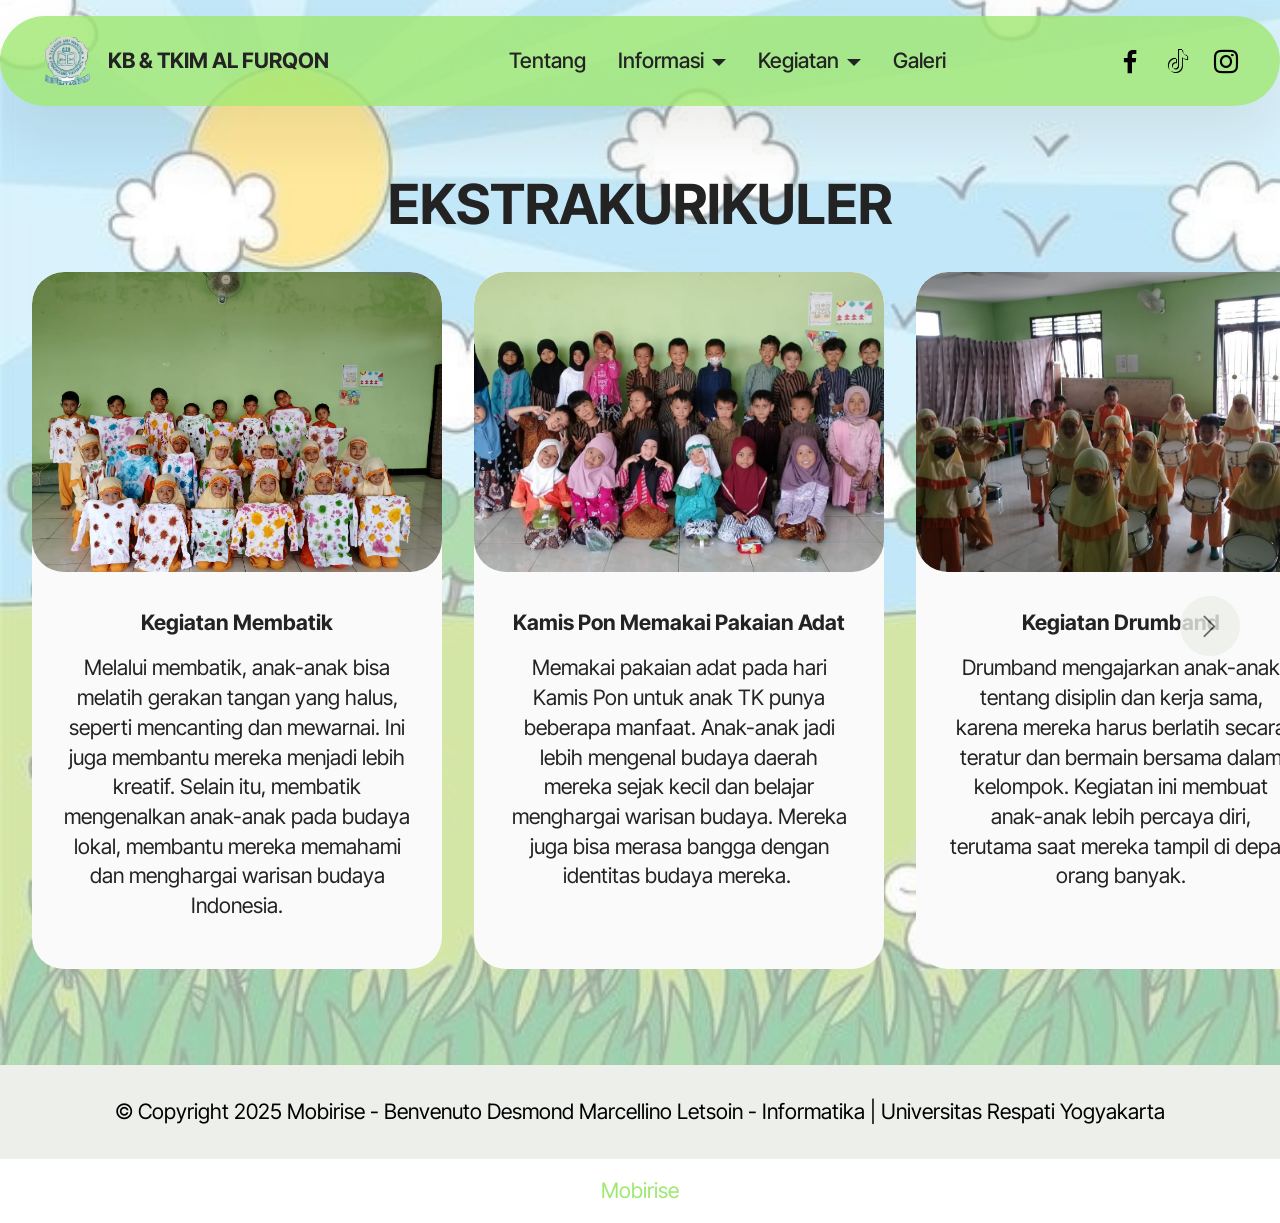
==== commit 608b2169: "create github pages" ====
--- a/ekstrakurikuler.html
+++ b/ekstrakurikuler.html
@@ -20,7 +20,7 @@
   <link rel="stylesheet" href="assets/theme/css/style.css">
   <link rel="preload" href="https://fonts.googleapis.com/css?family=Inter+Tight:100,200,300,400,500,600,700,800,900,100i,200i,300i,400i,500i,600i,700i,800i,900i&display=swap" as="style" onload="this.onload=null;this.rel='stylesheet'">
   <noscript><link rel="stylesheet" href="https://fonts.googleapis.com/css?family=Inter+Tight:100,200,300,400,500,600,700,800,900,100i,200i,300i,400i,500i,600i,700i,800i,900i&display=swap"></noscript>
-  <link rel="preload" as="style" href="assets/mobirise/css/mbr-additional.css?v=Vh05hc"><link rel="stylesheet" href="assets/mobirise/css/mbr-additional.css?v=Vh05hc" type="text/css">
+  <link rel="preload" as="style" href="assets/mobirise/css/mbr-additional.css?v=2NSAqh"><link rel="stylesheet" href="assets/mobirise/css/mbr-additional.css?v=2NSAqh" type="text/css">
 
   
   
@@ -177,7 +177,7 @@
             </div>
         </div>
     </div>
-</section><section class="display-7" style="padding: 0;align-items: center;justify-content: center;flex-wrap: wrap;    align-content: center;display: flex;position: relative;height: 4rem;"><a href="https://mobiri.se/3470153" style="flex: 1 1;height: 4rem;position: absolute;width: 100%;z-index: 1;"><img alt="" style="height: 4rem;" src="[data-uri]"></a><p style="margin: 0;text-align: center;" class="display-7">&#8204;</p><a style="z-index:1" href="https://mobirise.com/html-builder.html">HTML Website Builder</a></section><script src="assets/bootstrap/js/bootstrap.bundle.min.js"></script>  <script src="assets/smoothscroll/smooth-scroll.js"></script>  <script src="assets/ytplayer/index.js"></script>  <script src="assets/dropdown/js/navbar-dropdown.js"></script>  <script src="assets/embla/embla.min.js"></script>  <script src="assets/embla/script.js"></script>  <script src="assets/theme/js/script.js"></script>  
+</section><section class="display-7" style="padding: 0;align-items: center;justify-content: center;flex-wrap: wrap;    align-content: center;display: flex;position: relative;height: 4rem;"><a href="https://mobiri.se/3470153" style="flex: 1 1;height: 4rem;position: absolute;width: 100%;z-index: 1;"><img alt="" style="height: 4rem;" src="[data-uri]"></a><p style="margin: 0;text-align: center;" class="display-7">&#8204;</p><a style="z-index:1" href="https://mobirise.com">Mobirise </a></section><script src="assets/bootstrap/js/bootstrap.bundle.min.js"></script>  <script src="assets/smoothscroll/smooth-scroll.js"></script>  <script src="assets/ytplayer/index.js"></script>  <script src="assets/dropdown/js/navbar-dropdown.js"></script>  <script src="assets/embla/embla.min.js"></script>  <script src="assets/embla/script.js"></script>  <script src="assets/theme/js/script.js"></script>  
   
   
 </body>
